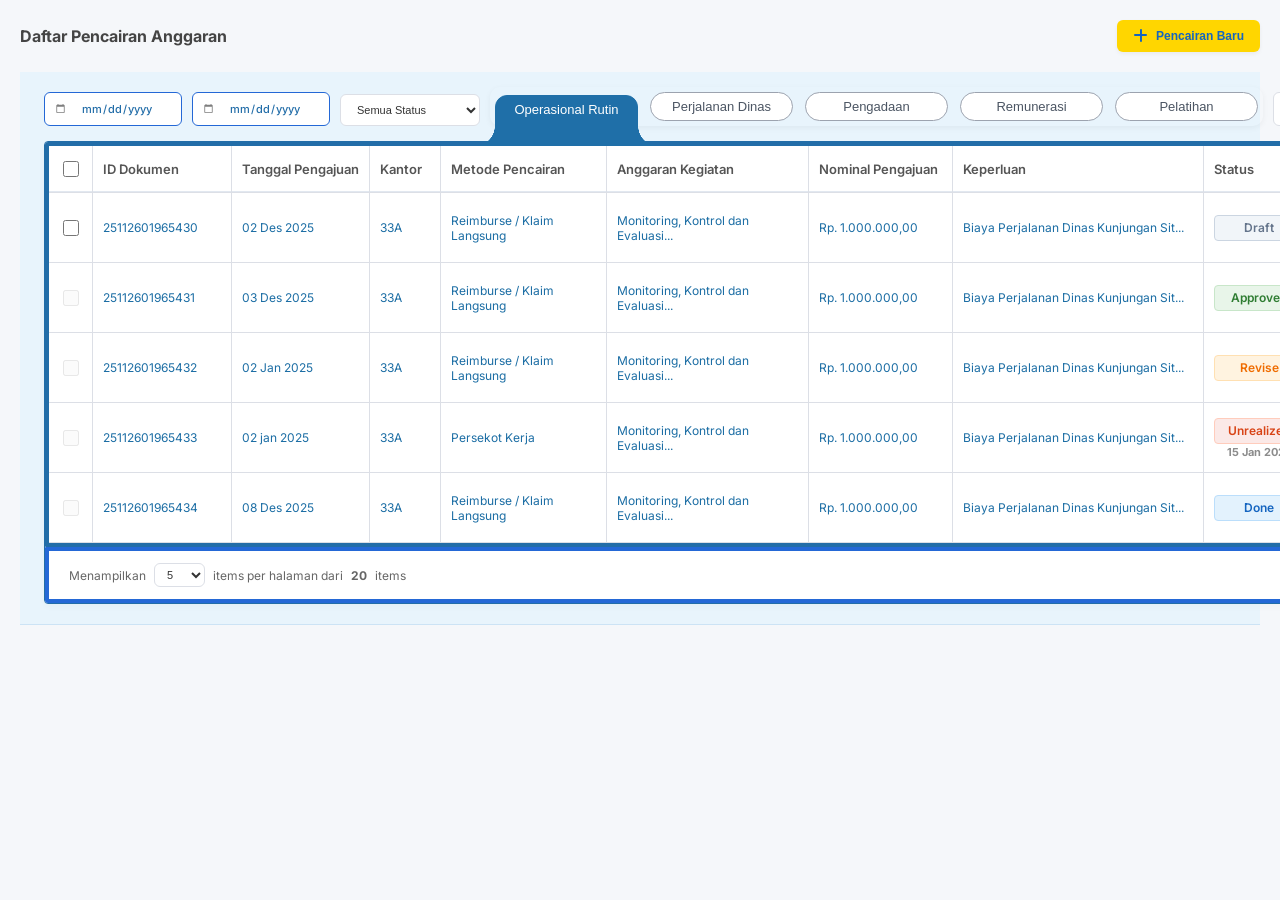
==== index.html @ 8bf1544f "menambahkan perjalanan dinas" ====
<!DOCTYPE html>
<html lang="en">

<head>
    <meta charset="UTF-8">
    <meta name="viewport" content="width=device-width, initial-scale=1.0">
    <title>Daftar Pencairan Anggaran</title>
    <!-- Assuming FontAwesome for icons as in your reference -->
    <link rel="stylesheet" href="https://cdnjs.cloudflare.com/ajax/libs/font-awesome/6.4.0/css/all.min.css">
    <link rel="stylesheet" href="style.css">
    <link rel="stylesheet" href="style-popup.css">
</head>

<body>
    <main class="main-content" id="main-menu-grid">
        <!-- Header Section -->
        <div class="header-section">
            <h1 class="page-title">Daftar Pencairan Anggaran</h1>
            <button type="button" id="btnPencairanBaru" class="main-button primary-btn">
                <i class="fas fa-plus" style="font-size: 16px;"></i>
                <span>Pencairan Baru</span>
            </button>
        </div>
        <div class="page-banner">
            <!-- Filter & Navigation Section -->
            <div class="filter-bar">
                <div class="filter-group">
                    <!-- Format must be YYYY-MM-DD for the value to render on page load -->
                    <input id="start-date" class="base-textbox" type="date">
                    <input id="end-date" class="base-textbox" type="date">
                    <select id="filter-status" class="base-dropbox status-select">
                        <option value="all" selected>Semua Status</option>
                        <option value="draft">Draft</option>
                        <option value="submitted">Submitted</option>
                        <option value="approved">Approved</option>
                        <option value="revise">Revisi</option>
                        <option value="unrealized">Unrealized</option>
                        <option value="done">Selesai</option>
                    </select>
                    <div class="banner">
                        <div class="tab-group" id="kategoriTabs">
                            <button type="button" class="tab-btn active" data-tab="operasional">Operasional
                                Rutin</button>
                            <button type="button" class="tab-btn" data-tab="perjalanan-dinas">Perjalanan Dinas</button>
                            <button type="button" class="tab-btn" data-tab="pengadaan">Pengadaan</button>
                            <button type="button" class="tab-btn" data-tab="remunerasi">Remunerasi</button>
                            <button type="button" class="tab-btn" data-tab="pelatihan">Pelatihan</button>
                        </div>
                    </div>
                    <div class="search-group">
                        <input id="search-input" class="base-textbox search-box" type="text" placeholder="Cari...">
                    </div>
                </div>

                <!-- Data Table -->
                <div class="base-card table-container">
                    <table class="data-table">
                        <thead>
                            <tr>
                                <th width="3%"><input type="checkbox" class="row-checkbox" id="check-all"></th>
                                <th width="10%">ID Dokumen</th>
                                <th width="8%">Tanggal Pengajuan</th>
                                <th width="5%">Kantor</th>
                                <th width="12%">Metode Pencairan</th>
                                <th width="15%">Anggaran Kegiatan</th>
                                <th width="10%">Nominal Pengajuan</th>
                                <th width="20%">Keperluan</th>
                                <th width="7%">Status</th>
                                <th width="8%">Verifikator</th>
                                <th width="2%">Action</th>
                            </tr>
                        </thead>
                        <tbody id="table-body">
                            <!-- Baris data di-render dinamis oleh script.js -->
                        </tbody>
                    </table>
                    <!-- Pagination -->
                    <div class="table-footer outline">
                        <div class="pagination-info">
                            Menampilkan
                            <select class="base-dropbox mini-select" id="page-size-select">
                                <option value="5" selected>5</option>
                                <option value="10">10</option>
                                <option value="20">20</option>
                                <option value="50">50</option>
                            </select>
                            items per halaman dari <strong id="total-doc-items">0</strong> items
                        </div>
                        <div class="pagination-controls">
                            <button class="page-btn" id="btn-first-page"><i class="fas fa-step-backward"></i></button>
                            <button class="page-btn" id="btn-prev-page"><i class="fas fa-chevron-left"></i></button>
                            <button class="page-btn active-page" id="current-page-num">1</button>
                            <span class="page-text" id="total-pages-text">of 1</span>
                            <button class="page-btn" id="btn-next-page"><i class="fas fa-chevron-right"></i></button>
                            <button class="page-btn" id="btn-last-page"><i class="fas fa-step-forward"></i></button>
                        </div>
                    </div>
                </div>
            </div>
    </main>

    <!-- Modal Overlay -->
    <div id="pengajuanModal" class="modal-overlay hidden">
        <!-- Modal Content -->
        <div class="modal-content">

            <!-- Header -->
            <div class="modal-header">
                <div class="header-text">
                    <h2>Pengajuan</h2>
                    <p>Pilih jenis pencairan yang sesuai dengan kebutuhan anda.</p>
                </div>
                <button type="button" class="close-modal-btn" id="closeModalBtn">
                    <i class="fas fa-times"></i>
                </button>
            </div>

            <!-- Cards Container -->
            <div class="modal-cards-container">

                <!-- Card 1 -->
                <div class="pengajuan-card" onclick="selectPengajuan('operasional')">
                    <div class="card-icon">
                        <i class="far fa-building" style="font-size: 40px;"></i>
                    </div>
                    <h3>Operasional<br>Rutin</h3>
                    <p>Pengajuan kebutuhan operasional rutin dan non-rutin untuk mendukung kegiatan organisasi, termasuk
                        pembayaran barang, jasa, utilitas, administrasi perkantoran, serta pengeluaran operasional
                        lainnya.</p>
                    <div class="card-action">Pilih <i class="fas fa-chevron-right"></i></div>
                </div>

                <!-- Card 2 -->
                <div class="pengajuan-card" onclick="selectPengajuan('perjalanan')">
                    <div class="card-icon">
                        <i class="fas fa-suitcase" style="font-size: 40px;"></i>
                    </div>
                    <h3>Perjalanan<br>Dinas</h3>
                    <p>Pengajuan biaya perjalanan dinas dalam negeri maupun luar negeri, termasuk transportasi,
                        akomodasi, uang saku, bantuan transportasi, serta biaya terkait kegiatan kedinasan lainnya.</p>
                    <div class="card-action">Pilih <i class="fas fa-chevron-right"></i></div>
                </div>

                <!-- Card 3 -->
                <div class="pengajuan-card" onclick="selectPengajuan('pengadaan')">
                    <div class="card-icon">
                        <i class="fas fa-handshake" style="font-size: 40px;"></i>
                    </div>
                    <h3>Pengadaan<br>Barang / Jasa</h3>
                    <p>Pengajuan pengadaan barang dan/atau jasa yang dilaksanakan melalui penyedia atau swakelola sesuai
                        ketentuan pengadaan yang berlaku di lingkungan BPJS Ketenagakerjaan.</p>
                    <div class="card-action">Pilih <i class="fas fa-chevron-right"></i></div>
                </div>

                <!-- Card 4 -->
                <div class="pengajuan-card" onclick="selectPengajuan('remunerasi')">
                    <div class="card-icon">
                        <i class="fas fa-money-check-alt" style="font-size: 40px;"></i>
                    </div>
                    <h3>Remunerasi</h3>
                    <p>Pengajuan pembayaran yang berkaitan dengan remunerasi, honorarium, insentif, penghargaan, dan
                        pembayaran lain yang menjadi hak penerima sesuai ketentuan yang berlaku.</p>
                    <div class="card-action">Pilih <i class="fas fa-chevron-right"></i></div>
                </div>

                <!-- Card 5 -->
                <div class="pengajuan-card" onclick="selectPengajuan('pelatihan')">
                    <div class="card-icon">
                        <i class="fas fa-certificate" style="font-size: 40px;"></i>
                    </div>
                    <h3>Pelatihan &<br>Pengembangan</h3>
                    <p>Pengajuan kegiatan pengembangan kompetensi dan pembelajaran, meliputi pelatihan, sertifikasi,
                        seminar, workshop, assessment, program kepemimpinan, dan kegiatan pengembangan SDM lainnya.</p>
                    <div class="card-action">Pilih <i class="fas fa-chevron-right"></i></div>
                </div>

            </div>

            <!-- Footer Help Banner -->
            <div class="modal-help-banner">
                <div class="help-info">
                    <i class="fas fa-info-circle info-icon"></i>
                    <div class="help-text">
                        <strong>Perlu bantuan menentukan jenis pencairan?</strong>
                        <span>Pastikan Anda memilih jenis pencairan yang paling sesuai agar proses persetujuan dan
                            pembayaran dapat berjalan lebih cepat.</span>
                    </div>
                </div>
                <button type="button" class="panduan-btn">
                    Lihat Panduan <i class="fas fa-book-open"></i>
                </button>
            </div>

        </div>
    </div>

    <script>
        document.addEventListener('DOMContentLoaded', function () {
            // Select elements
            const triggerBtn = document.getElementById('btnPencairanBaru'); // Add this ID to your button
            const modal = document.getElementById('pengajuanModal');
            const closeBtn = document.getElementById('closeModalBtn');

            // Open modal
            if (triggerBtn) {
                triggerBtn.addEventListener('click', function () {
                    modal.classList.remove('hidden');
                });
            }

            // Close modal via X button
            if (closeBtn) {
                closeBtn.addEventListener('click', function () {
                    modal.classList.add('hidden');
                });
            }

            // Close modal when clicking outside the content box
            window.addEventListener('click', function (event) {
                if (event.target === modal) {
                    modal.classList.add('hidden');
                }
            });
        });

        // Function to handle card selection
        function selectPengajuan(type) {
            if (type === 'operasional') {
                window.location.href = 'form-operasional.html?type=operasional';
            } else if (type === 'perjalanan') {
                window.location.href = 'form-operasional.html?type=perjalanan_dinas';
            } else {
                document.getElementById('pengajuanModal').classList.add('hidden');
            }
        }
    </script>
    <script src="script-grid.js"></script>
</body>

</html>
---- style.css ----
/* Import a clean modern font to match Figma */
@import url("https://fonts.googleapis.com/css2?family=Inter:wght@400;500;600;700&display=swap");

:root {
  --primary-blue: #2468d6;
  --primary-blue-hover: #1b53b0;
  --yellow-btn: #ffd600;
  --yellow-btn-hover: #e6c100;
  --border-color: #dcdfe6;
  --text-main: #333333;
  --text-muted: #666666;
  --bg-light: #f5f7fa;
  --bg-white: #ffffff;
  --font-family: "Inter", sans-serif;
}

body {
  margin: 0;
  padding: 20px;
  font-family: var(--font-family);
  color: var(--text-main);
  background-color: var(--bg-light);
  font-size: 12px;
}

.main-content {
  max-width: 1600px;
  margin: 0 auto;
}

.header-section {
  display: flex;
  justify-content: space-between;
  align-items: center;
  margin-bottom: 20px;
  max-width: 1520px;
}

.page-title {
  font-size: 16px;
  font-weight: 700;
  color: #444;
  margin: 0;
}

.main-button {
  display: inline-flex;
  align-items: center;
  gap: 8px;
  padding: 8px 16px;
  border: none;
  border-radius: 6px;
  font-weight: 600;
  cursor: pointer;
  font-size: 12px;
  transition: all 0.2s ease;
  color: #1565c0;
}

.primary-btn {
  background-color: var(--yellow-btn);
  box-shadow: 0 2px 4px rgba(0, 0, 0, 0.05);
}

.primary-btn:hover {
  background-color: var(--yellow-btn-hover);
  transform: translateY(-1px);
}

.base-textbox,
.base-dropbox {
  padding: 8px 12px;
  border: 1px solid var(--border-color);
  border-radius: 6px;
  font-size: 11px;
  color: var(--text-main);
  background-color: var(--bg-white);
  outline: none;
  transition: border-color 0.2s;
}

.base-textbox:focus,
.base-dropbox:focus {
  border-color: var(--primary-blue);
}

.base-textbox[readonly] {
  color: var(--primary-blue);
  cursor: pointer;
}

.filter-bar {
  display: flex;
  justify-content: space-between;
  align-items: center;
  margin-bottom: 0px;
  gap: 15px;
  flex-wrap: wrap;
}

.filter-group {
  display: flex;
  align-items: flex-end;
  gap: 10px;
  position: relative;
  margin-bottom: 0;
}

.status-select {
  width: 140px;
}

.tab-group {
  display: flex;
  align-items: center;
  gap: 12px;
}

.tab-btn {
  position: relative;
  padding: 6px 14px;
  font-size: 14px;
  font-weight: 500;
  width: 143px;
  color: #4b5563;
  background-color: #ffffff;
  border: 1px solid #9ca3af;
  border-radius: 9999px;
  cursor: pointer;
  transition: all 0.2s ease;
  outline: none;
  font-size: 13px;
}

.tab-btn:hover {
  background-color: #f3f4f6;
}

.tab-btn.active {
  background-color: #1f6fa8;
  color: #ffffff;
  border: 1px solid #1f6fa8;
  border-radius: 12px 12px 0 0;
  margin-bottom: -10px;
  padding-bottom: 11px;
  z-index: 50;
}
.tab-btn.active::after {
  content: "";
  position: absolute;
  left: -21px;
  bottom: -18px;
  height: 20px;
  width: 183px;
  background-color: #1f6fa8;
  z-index: 51;
  pointer-events: none;

  --r: 20px;

  mask:
    radial-gradient(var(--r) at 0 0, #0000 98%, #000) 0 0 / var(--r) 100%
      no-repeat,
    radial-gradient(var(--r) at 100% 0, #0000 98%, #000) 100% 0 / var(--r) 100%
      no-repeat,
    linear-gradient(#000 0 0) center/calc(100% - (2 * var(--r))) 100% no-repeat;

  -webkit-mask:
    radial-gradient(var(--r) at 0 0, #0000 98%, #000) 0 0 / var(--r) 100%
      no-repeat,
    radial-gradient(var(--r) at 100% 0, #0000 98%, #000) 100% 0 / var(--r) 100%
      no-repeat,
    linear-gradient(#000 0 0) center/calc(100% - (2 * var(--r))) 100% no-repeat;
}
.search-box {
  width: 130px;
  padding: 10px 14px 10px 40px;

  background-image: url("data:image/svg+xml,%3Csvg xmlns='http://www.w3.org/2000/svg' fill='none' viewBox='0 0 24 24' stroke='%236b7280' stroke-width='2'%3E%3Cpath stroke-linecap='round' stroke-linejoin='round' d='M21 21l-4.35-4.35M16.65 11a5.65 5.65 0 11-11.3 0 5.65 5.65 0 0111.3 0z'/%3E%3C/svg%3E");
  background-repeat: no-repeat;
  background-position: 12px center;
  background-size: 18px 18px;
}

.search-box:focus {
  border-color: #3b82f6;
}

.base-card.table-container {
  background-color: var(--bg-white);
  border-radius: 4px;
  border: 0.5px solid #226da8;
  overflow: hidden;
  box-shadow: 0 4px 6px rgba(0, 0, 0, 0.02);
  margin-top: 0px;
  min-width: 1450px;
  max-height: 500px;
  overflow-y: auto;
}

.table-container .data-table {
  border-collapse: separate;
  border-spacing: 0;
  width: 100%;
}

.table-container .data-table thead th {
  position: sticky;
  top: 0;
  z-index: 10;
  background-color: #ffffff;
  box-shadow: inset 0 -1px 0 #e2e8f0;
}

.data-table {
  width: 100%;
  border-collapse: collapse;
  text-align: left;
  background-color: var(--bg-white);
  border-radius: 1px;
  border: 4px solid #226da8;
}

.data-table th,
.data-table td {
  padding: 12px 10px;
  border-bottom: 1px solid var(--border-color);
  border-right: 1px solid var(--border-color);
  vertical-align: middle;
}

.data-table th:last-child,
.data-table td:last-child {
  border-right: none;
}

.data-table th {
  background-color: #f9fafc;
  font-weight: 600;
  color: #555;
  white-space: nowrap;
  font-size: 13px;
}

.data-table tbody tr {
  transition: background-color 0.2s;
}

.data-table tbody tr:hover {
  background-color: #f5f8fd;
}

.doc-link {
  color: var(--primary-blue);
  text-decoration: none;
}

.doc-link:hover {
  text-decoration: underline;
}

.truncate {
  max-width: 200px;
  white-space: nowrap;
  overflow: hidden;
  text-overflow: ellipsis;
}

.row-checkbox {
  width: 16px;
  height: 16px;
  cursor: pointer;
}

.badge {
  display: inline-flex;
  align-items: center;
  justify-content: center;
  box-sizing: border-box;
  width: 90px;
  height: 26px;
  font-size: 12px;
  font-weight: 600;
  border-radius: 4px;
  text-align: center;
  white-space: nowrap;
}

.badge-draft {
  background-color: #f1f5f9;
  color: #64748b;
  border: 1px solid #cbd5e1;
}

.badge-approved {
  background-color: #e8f5e9;
  color: #2e7d32;
  border: 1px solid #c8e6c9;
}

.badge-revise {
  background-color: #fff3e0;
  color: #ef6c00;
  border: 1px solid #ffe0b2;
}

.badge-unrealized {
  background-color: #fbe9e7;
  color: #d84315;
  border: 1px solid #ffccbc;
}

.badge-done {
  background-color: #e3f2fd;
  color: #1565c0;
  border: 1px solid #bbdefb;
}

.status-container {
  display: inline-flex;
  flex-direction: column;
  align-items: flex-start;
  justify-content: center;
  margin-top: 8px;
}
.status-date {
  font-size: 10px;
  color: #8c8c8c;
  line-height: 1;
  margin-top: 3px;
  white-space: nowrap;
  display: block;
  width: 100%;
  text-align: center;
  padding-left: 0;
}

.truncate {
  max-width: 200px;
  white-space: nowrap;
  overflow: hidden;
  text-overflow: ellipsis;
}

.action-cell {
  text-align: center;
  cursor: pointer;
  color: #8c8c8c;
}

.status-cell {
  display: flex;
  flex-direction: column;
  align-items: center;
  gap: 4px;
}

.status-date {
  font-size: 11px;
  font-weight: 700;
}

.action-cell {
  text-align: center;
  color: #999;
  cursor: pointer;
}

.action-cell:hover {
  color: #333;
}

/* Pagination Footer */
.table-footer {
  display: flex;
  justify-content: space-between;
  align-items: center;
  padding: 12px 20px;
  background-color: var(--bg-white);
  z-index: 5;
  flex-shrink: 0;
  position: sticky;
  bottom: 0;
}

.outline {
  border-radius: 1px;
  border: 4px solid var(--primary-blue);
}

.pagination-info {
  display: flex;
  align-items: center;
  gap: 8px;
  color: var(--text-muted);
}

.mini-select {
  padding: 4px 8px;
  width: auto;
}

.pagination-controls {
  display: flex;
  align-items: center;
  gap: 4px;
}

.page-btn {
  background: none;
  border: none;
  padding: 4px 6px;
  color: var(--text-muted);
  cursor: pointer;
  font-size: 11px;
  border-radius: 4px;
  transition:
    background 0.2s,
    color 0.2s;
}

.page-btn:hover {
  background-color: #f0f0f0;
  color: var(--text-main);
}

.page-btn.active-page {
  background-color: #226DA8;
  color: var(--bg-white);
  font-weight: bold;
}

.page-text {
  color: #226DA8;
  margin: 0 8px;
  font-weight: 500;
}

/* Date Input Specific Styling */
input[type="date"].base-textbox {
  font-family: var(--font-family);
  color: #226DA8;
  font-weight: 500;
  cursor: pointer;

  position: relative;
  padding-left: 36px !important;
  padding-right: 12px;
  /*border*/
  border: 1px solid var(--primary-blue);
  border-radius: 6px;
  outline: none;
}

/* Optional: Placeholder/empty text color */
input[type="date"].base-textbox:invalid {
  color: var(--text-muted);
}

/* Paksa ikon kalender ke pojok kiri */
input[type="date"].base-textbox::-webkit-calendar-picker-indicator {
  position: absolute;
  color: var(--primary-blue); /* Warna ikon kalender */
  left: 10px;
  top: 50%;
  transform: translateY(-50%);
  margin: 0;
  padding: 0;
  cursor: pointer;
  opacity: 0.5;
  transition: opacity 0.2s ease;
}

input[type="date"].base-textbox::-webkit-calendar-picker-indicator:hover {
  opacity: 1;
}

.page-banner {
  background-color: #e8f4fc; /* Warna biru muda solid */
  border-bottom: 1px solid #cce3f5;
  padding: 20px 24px;
  color: #1b6da4;
}

.custom-select-wrapper {
  position: relative;
  display: inline-block;
  font-family: inherit;
  box-sizing: border-box;
  z-index: 50;
}

.select-trigger {
  display: flex;
  align-items: center;
  justify-content: space-between;
  gap: 12px;
  background-color: #ffffff;
  border: 1px solid var(--border-color);
  border-radius: 6px;
  padding: 8px 14px;
  min-width: 150px;
  cursor: pointer;
  box-sizing: border-box;
  user-select: none;
}

.select-trigger .selected-text {
  font-size: 14px;
  color: #333333;
  pointer-events: none;
}

.select-trigger .arrow-blue {
  width: 14px;
  height: 14px;
  flex-shrink: 0;
  background-image: url("data:image/svg+xml,%3Csvg xmlns='http://www.w3.org/2000/svg' width='16' height='16' viewBox='0 0 24 24' fill='none' stroke='%231c6ea4' stroke-width='2.5' stroke-linecap='round' stroke-linejoin='round'%3E%3Cpolyline points='6 9 12 15 18 9'%3E%3C/polyline%3E%3C/svg%3E");
  background-repeat: no-repeat;
  background-position: center;
  background-size: contain;
  transition: transform 0.2s ease;
  pointer-events: none;
}

/* Menu Dropdown */
.options-list {
  display: none;
  position: absolute;
  top: 100%;
  left: 0;
  width: 100%;
  background: #ffffff;
  border: 1px solid var(--border-color);
  border-radius: 6px;
  box-shadow: 0 8px 20px rgba(0, 0, 0, 0.15);
  list-style: none;
  padding: 4px 0;
  margin: 0;
  z-index: 9999;
  box-sizing: border-box;
}

.options-list li {
  padding: 8px 14px;
  font-size: 14px;
  color: #555555;
  cursor: pointer;
  user-select: none;
}

.options-list li:hover {
  background-color: #f0f7fd;
  color: var(--primary-blue);
}

.options-list li.active {
  font-weight: 600;
  color: var(--primary-blue);
  background-color: #eaf4fb;
}

/* Tampilkan saat hover */
.custom-select-wrapper:hover .options-list {
  display: block;
}

.custom-select-wrapper:hover .select-trigger {
  border-color: var(--primary-blue);
}

.custom-select-wrapper:hover .arrow-blue {
  transform: rotate(180deg);
}

.banner {
  padding: 5px 5px;
  position: relative;
  z-index: 10;
  margin-top: -10px;
  box-shadow: 0 2px 6px rgba(0, 0, 0, 0.05);
  border-radius: 10px;
  margin-bottom: 0px;
}

.danger-btn {
  background-color: #dc3545 !important;
  color: #ffffff !important;
  border-color: #dc3545 !important;
}

.row-checkbox:disabled {
  cursor: not-allowed;
  opacity: 0.5;
}

.table-scroll-area {
  max-height: 450px;
  overflow-y: auto;
  overflow-x: auto;
  position: relative;
}

.data-table thead th {
  position: sticky;
  top: 0;
  z-index: 2;
  background-color: #ffffff;
}
---- style-popup.css ----
.modal-overlay {
  font-family: "Segoe UI", Tahoma, Geneva, Verdana, sans-serif;
}

.modal-overlay {
  font-family: "Segoe UI", Tahoma, Geneva, Verdana, sans-serif;
  position: fixed;
  top: 0;
  left: 0;
  width: 100vw;
  height: 100vh;
  background-color: rgba(0, 0, 0, 0.4);
  display: flex;
  justify-content: center;
  align-items: center;
  z-index: 9999;
  opacity: 1;
  transition: opacity 0.3s ease;
}

.modal-overlay.hidden {
  display: none;
  opacity: 0;
}

.modal-content {
  background-color: #ffffff;
  width: 90%;
  max-width: 880px;
  border-radius: 10px;
  padding: 24px;
  box-shadow: 0 8px 20px rgba(0, 0, 0, 0.1);
  animation: slideDown 0.3s ease-out;
}

@keyframes slideDown {
  from {
    transform: translateY(-16px);
    opacity: 0;
  }
  to {
    transform: translateY(0);
    opacity: 1;
  }
}

.modal-header {
  display: flex;
  justify-content: space-between;
  align-items: flex-start;
  margin-bottom: 20px;
}

.header-text h2 {
  margin: 0 0 4px 0;
  font-size: 14px;
  color: #333;
  font-weight: 700;
}

.header-text p {
  margin: 0;
  color: #666;
  font-size: 10px;
}

.close-modal-btn {
  background: none;
  border: none;
  font-size: 16px;
  color: #999;
  cursor: pointer;
  transition: color 0.2s;
}

.close-modal-btn:hover {
  color: #333;
}

.modal-cards-container {
  display: grid;
  grid-template-columns: repeat(5, 1fr);
  gap: 12px;
  margin-bottom: 20px;
}

.pengajuan-card {
  border: 1px solid #e0e0e0;
  border-radius: 8px;
  padding: 16px 12px;
  text-align: center;
  display: flex;
  flex-direction: column;
  align-items: center;
  background-color: #fff;
  cursor: pointer;
  transition: all 0.2s ease-in-out;
}

.pengajuan-card:hover {
  border-color: #0056b3;
  box-shadow: 0 3px 10px rgba(0, 86, 179, 0.1);
  transform: translateY(-2px);
}

.card-icon {
  font-size: 26px;
  color: #0056b3;
  margin-bottom: 12px;
  height: 40px;
  display: flex;
  align-items: center;
  justify-content: center;
}

.pengajuan-card h3 {
  font-size: 11px;
  color: #0056b3;
  margin: 0 0 8px 0;
  line-height: 1.3;
  min-height: 29px;
}

.pengajuan-card p {
  color: #777;
  line-height: 1.4;
  margin: 0;
  flex-grow: 1;
}

.card-action {
  margin-top: 16px;
  font-size: 10px;
  font-weight: 600;
  color: #0056b3;
}

.card-action i {
  font-size: 10px;
  margin-left: 2px;
}

.modal-help-banner {
  background-color: #f4f9ff;
  border: 1px solid #e6f0fa;
  border-radius: 6px;
  padding: 12px 16px;
  display: flex;
  justify-content: space-between;
  align-items: center;
}

.help-info {
  display: flex;
  align-items: flex-start;
  gap: 10px;
}

.info-icon {
  color: #0056b3;
  font-size: 14px;
  margin-top: 2px;
}

.help-text {
  display: flex;
  flex-direction: column;
}

.help-text strong {
  font-size: 9px;
  color: #333;
  margin-bottom: 3px;
}

.help-text span {
  font-size: 8px;
  color: #666;
}

.panduan-btn {
  background-color: #fff;
  border: 1px solid #0056b3;
  color: #0056b3;
  padding: 6px 13px;
  border-radius: 5px;
  font-size: 10px;
  font-weight: 600;
  cursor: pointer;
  display: flex;
  align-items: center;
  gap: 6px;
  transition: all 0.2s;
  white-space: nowrap;
}

.panduan-btn:hover {
  background-color: #0056b3;
  color: #fff;
}

/* Responsive adjustments */
@media (max-width: 1024px) {
  .modal-cards-container {
    grid-template-columns: repeat(3, 1fr);
  }
}
@media (max-width: 768px) {
  .modal-cards-container {
    grid-template-columns: repeat(2, 1fr);
  }
  .modal-help-banner {
    flex-direction: column;
    align-items: flex-start;
    gap: 12px;
  }
}
@media (max-width: 480px) {
  .modal-cards-container {
    grid-template-columns: 1fr;
  }
}

.form-page-body {
  background-color: #f0f2f5;
  padding: 12px;
  height: 100vh;
  box-sizing: border-box;
  display: flex;
  justify-content: center;
}

.form-main-container {
  background-color: #ffffff;
  width: 1240px;
  border-radius: 10px;
  box-shadow: 0 3px 12px rgba(0, 0, 0, 0.05);
  display: flex;
  flex-direction: column;
  height: 680px;
  overflow: hidden;
}

.form-header {
  display: flex;
  justify-content: space-between;
  align-items: center;
  padding: 14px 20px 10px 20px;
  /* border-bottom: 1px solid #eef0f3; */
  background-color: #ffffff;
  overflow: visible;
  position: relative;
  z-index: 10;
}

.header-left .breadcrumb {
  font-size: 9px;
  color: #888;
  margin-bottom: 2px;
}

.header-left h2 {
  margin: 0;
  font-size: 15px;
  color: #333;
}

.header-center {
  background-color: #E9F3FA;
  border-radius: 32px;
  padding: 16px 24px;
  display: flex;
  align-items: center;
  gap: 48px;
}

.info-pill {
  display: flex;
  align-items: center;
  gap: 10px;
}

.info-pill .label {
  color: #777;
  font-size: 8px;
}
.info-pill .value {
  color: #333;
  font-weight: 700;
  font-size: 11px;
}
.info-pill .divider {
  height: 10px;
  width: 1px;
  background-color: transparent;
}

.header-right {
  display: flex;
  gap: 24px;
}

.stepper {
  display: flex;
  align-items: flex-start;
}

.step {
  display: flex;
  flex-direction: column;
  align-items: center;
  position: relative;
  width: 55px;
  flex-shrink: 0;
}

.step .circle {
  width: 24px;
  height: 24px;
  border-radius: 50%;
  background-color: #e0e0e0;
  color: #ffffff;
  display: flex;
  justify-content: center;
  align-items: center;
  font-size: 10px;
  font-weight: 400;
  z-index: 2;
  transition: all 0.2s ease;
}

.step.active .circle {
  background-color: #226DA8;
}

.step.step-completed .circle {
  background-color: #27a844;
  color: #ffffff;
}

.stepper .line {
  width: 32px;
  height: 2px;
  background-color: #e0e0e0;
  margin-top: 12px;
  flex-shrink: 0;
}

.stepper .line.line-active {
  background-color: #1565c0;
}

.step .label {
  color: #888;
  text-align: center;
  line-height: 1.25;
  /* position: absolute; */
  top: 22px;
  width: 80px;
}
.label {
  font-size: 9px;
  margin-top: 2px;
}

.step.active .label {
  color: #226DA8;
  font-weight: 600;
}

.close-form-btn {
  background: none;
  border: none;
  font-size: 19px;
  color: #999;
  cursor: pointer;
  transition: color 0.2s;
}
.close-form-btn:hover {
  color: #333;
}

.form-content-grid {
  display: grid;
  grid-template-columns: 280px 1fr;
  gap: 16px;
  padding: 10px;
  flex-grow: 1;
  overflow-y: auto;
  background-color: #ffffff;
}

.section-block {
  margin-bottom: 0;
}
.section-block h3 {
  margin: 4px 0 2px 0;
  font-size: 11px;
  color: #333;
}
.section-block .subtitle {
  margin: 0 0 8px 0;
  font-size: 9px;
  color: #777;
}
.h-100 {
  height: 100%;
  display: flex;
  flex-direction: column;
}

.card-grid-2 {
  display: grid;
  grid-template-columns: 1fr 1fr;
  gap: 10px;
  margin: 0 0 8px 0;
}

.select-card {
  position: relative;
  border: 1px solid #dcdfe6;
  border-radius: 6px;
  cursor: pointer;
  transition: all 0.2s;
  background-color: #fff;
  display: flex;
  flex-direction: column;
}

.select-card .checkbox-indicator {
  position: absolute;
  top: 8px;
  right: 8px;
  width: 18px;
  height: 18px;
  border: 1.2px solid #a3d9af;
  border-radius: 5px;
  display: flex;
  align-items: center;
  justify-content: center;
  background-color: transparent;
  transition: all 0.2s ease;
}

.select-card .checkbox-indicator i {
  font-size: 10px;
  opacity: 0;
  transition: opacity 0.2s ease;
}

.bpjs-card {
  background-color: #eaf7ec;
  border-color: #a3d9af;
  color: #27a844;
  font-weight: 600;
  align-items: center;
  justify-content: center;
  min-height: 48px;
  font-size: 10px;
}
.skp-card {
  background-color: #fdf3eb;
  border-color: #f5c69b;
  color: #e67e22;
  font-weight: 600;
  align-items: center;
  justify-content: center;
  min-height: 48px;
  font-size: 10px;
}
.skp-card .checkbox-indicator {
  border-color: #f5c69b;
}

.bpjs-card.selected {
  background-color: #d8f3dc;
  border-color: #27a844;
}
.bpjs-card.selected .checkbox-indicator {
  background-color: #27a844;
  border-color: #27a844;
}
.bpjs-card.selected .checkbox-indicator i {
  color: #ffffff;
  opacity: 1;
}

.skp-card.selected {
  background-color: #fde2ca;
  border-color: #e67e22;
}
.skp-card.selected .checkbox-indicator {
  background-color: #e67e22;
  border-color: #e67e22;
}
.skp-card.selected .checkbox-indicator i {
  color: #ffffff;
  opacity: 1;
}

.plain-card {
  padding: 10px;
}
.plain-card strong {
  font-size: 10px;
  color: #333;
  margin-bottom: 4px;
}
.plain-card span {
  font-size: 9px;
  color: #666;
}
.plain-card.selected {
  border-color: #1565c0;
  background-color: #f4f9ff;
}

.summary-box {
  background-color: #F0F9FF;
  border-radius: 6px;
  padding: 12px;
}
.summary-box h4 {
  margin: 0 0 12px 0;
  font-size: 10px;
  color: #333;
}
.summary-row {
  display: flex;
  flex-direction: column;
  margin-bottom: 8px;
}
.summary-row:last-child {
  margin-bottom: 0;
}
.summary-row .label {
  font-size: 9px;
  color: #666;
}
.summary-row .val {
  font-size: 10px;
  color: #333;
}
.summary-row.amount-row {
  margin-top: 12px;
}
.summary-row .amount {
  color: #27a844;
  font-size: 11px;
  background-color: white;
  border-radius: 6px;
  padding: 4px;
  text-align: end;
}

.search-input {
  margin-bottom: 12px;
}
.list-container {
  flex-grow: 1;
  overflow-y: auto;
  padding-right: 4px;
}

.list-item {
  display: flex;
  align-items: center;
  background-color: #fff;
  border: 1px solid #e0e0e0;
  border-radius: 6px;
  padding: 10px 12px;
  margin-bottom: 8px;
  cursor: pointer;
  transition: all 0.2s;
  position: relative;
  overflow: hidden;
  max-height: 32px;
}
.list-item::before {
  content: "";
  position: absolute;
  top: 0;
  left: 0;
  width: 100%;
  height: 3px;
}
.list-item.bpjs-item::before {
  background-color: #eaf7ec;
}
.list-item.skp-item::before {
  background-color: #fdf3eb;
}

.list-item:hover {
  border-color: #1565c0;
}

.list-item .check-area {
  width: 32px;
  display: flex;
  align-items: center;
  justify-content: center;
  font-size: 19px;
  color: #c0c4cc;
  transition:
    color 0.2s ease,
    opacity 0.2s ease;
  opacity: 0.3;
}
.list-item .check-area i {
  font-weight: 900;
}
.list-item:hover .check-area {
  opacity: 0.7;
}

.list-item.selected {
  background-color: #f0f7ff;
  border-color: #a0cfff;
  box-shadow: 0 2px 6px rgba(36, 104, 214, 0.08);
}
.list-item.selected .check-area {
  color: #1565c0;
  opacity: 1;
}
.list-item.selected .chevron {
  color: #1565c0;
  opacity: 1;
}

.item-content {
  flex-grow: 1;
}
.item-header {
  display: flex;
  align-items: center;
  gap: 8px;
  margin-bottom: 4px;
}
.item-header .kode {
  font-size: 10px;
  color: #777;
  font-family: monospace;
}
.badge-mini {
  font-size: 8px;
  padding: 2px 5px;
  border-radius: 3px;
}
.badge-bpjs {
  display: flex;
  width: 480px;
  background-color: #eaf7ec;
  color: #27a844;
}
.badge-skp {
  display: flex;
  width: 480px;
  background-color: #fdf3eb;
  color: #e67e22;
}
.badge-green {
  background-color: #eaf7ec;
  color: #27a844;
  margin-top: 6px;
  display: inline-block;
  font-size: 6.5px;
  color: #166534;
}

.item-title {
  font-size: 10px;
  color: #333;
  line-height: 1.4;
  max-width: 90%;
}
.item-amount {
  text-align: right;
  display: flex;
  flex-direction: column;
  margin-right: 16px;
}
.item-amount .label {
  font-size: 8px;
  color: #777;
}
.item-amount .val {
  font-size: 10px;
}
.text-green {
  color: #27a844;
}
.chevron {
  color: #1565c0;
  font-size: 14px;
  opacity: 0.5;
}
.list-item:hover .chevron {
  opacity: 1;
}

.list-pagination {
  border-top: 1px solid #eee;
  padding: 8px 0;
  background: #ffffff;
}

.bottom-section {
  display: flex;
  gap: 8px;
  padding: 10px;
  background-color: #f0f9ff;
  border: 8px solid #ffffff;
  height: 100px;
}
.bottom-section h3 {
  margin: 0 0 8px 0;
  font-size: 10px;
  color: #555;
}

.skema-container {
  min-width: 240px;
}
.skema-cards {
  display: flex;
  gap: 8px;
}

.radio-card {
  flex: 1;
  border: 1px solid #dcdfe6;
  border-radius: 6px;
  padding: 10px;
  cursor: pointer;
  position: relative;
  background-color: #fff;
  transition: all 0.2s;
  display: flex;
  flex-direction: column;
}
.radio-card strong {
  font-size: 10px;
  color: #333;
  margin-bottom: 3px;
}
.radio-card span {
  font-size: 9px;
  color: #777;
  line-height: 1.3;
}

.radio-card .radio-indicator {
  position: absolute;
  top: 8px;
  right: 8px;
  width: 13px;
  height: 13px;
  border: 1.2px solid #ccc;
  border-radius: 3px;
  display: flex;
  align-items: center;
  justify-content: center;
}
.radio-card .radio-indicator i {
  color: transparent;
  font-size: 8px;
}

.radio-card.selected {
  background-color: #226DA8;
  border-color: #226DA8;
}
.radio-card.selected strong,
.radio-card.selected span {
  color: #fff;
}
.radio-card.selected .radio-indicator {
  border-color: #fff;
}
.radio-card.selected .radio-indicator i {
  color: #fff;
}

.input-group {
  display: flex;
  flex-direction: column;
  gap: 4px;
  flex: 1;
}
.input-group label {
  font-size: 10px;
  font-weight: 600;
  color: #555;
}
.input-with-prefix {
  display: flex;
  align-items: center;
  border: 1px solid #dcdfe6;
  border-radius: 5px;
  overflow: hidden;
}
.input-with-prefix .prefix {
  background-color: #f4f6f9;
  padding: 6px 10px;
  font-size: 10px;
  color: #555;
  border-right: 1px solid #dcdfe6;
}
.input-with-prefix input {
  border: none;
  flex-grow: 1;
  border-radius: 0;
}

.dynamic-fields {
  display: flex;
  flex-direction: column;
  gap: 8px;
  min-width: 200px;
}

.keperluan-container {
  flex-grow: 1;
  display: flex;
  flex-direction: column;
}

.base-textarea.full-width {
  width: 98%;
  flex-grow: 1;
  min-height: 48px;
  resize: none;
  font-size: 9px;
}

.form-footer {
  display: flex;
  justify-content: space-between;
  padding: 12px 20px;
  background-color: #ffffff;
  border-top: 1px solid #eef0f3;
}
.right-actions {
  display: flex;
  gap: 8px;
}

.secondary-btn {
  background-color: #e0e0e0;
  color: #555;
  border: none;
}
.secondary-btn:hover {
  background-color: #d0d0d0;
}

.outline-blue {
  background-color: transparent;
  border: 1px solid #226DA8;
  color: #226DA8;
}
.outline-blue:hover {
  background-color: #226DA8;
  color: #ffffff;
}

.toast {
  position: fixed;
  top: 16px;
  left: 50%;
  transform: translateX(-50%);
  background-color: #27a844;
  color: white;
  padding: 10px 19px;
  border-radius: 6px;
  font-size: 11px;
  font-weight: 600;
  display: flex;
  align-items: center;
  gap: 8px;
  box-shadow: 0 3px 10px rgba(0, 0, 0, 0.15);
  z-index: 10000;
  opacity: 0;
  transition:
    opacity 0.3s,
    top 0.3s;
}
.toast.show {
  opacity: 1;
  top: 24px;
}
.toast.hidden {
  display: none;
}

.step2-info-bar {
  display: flex;
  align-items: center;
  width: 100%;
  gap: 16px;
  padding-left: 20px;
  padding-right: 24px;
  box-sizing: border-box;
  margin-top: 8px;
}

.info-item {
  display: flex;
  align-items: center;
  flex: 1;
  background-color: #f0f9ff;
  border-radius: 6px;
  padding: 8px 13px;
  gap: 13px;
  margin: 0;
  min-width: 0;
}
.info-label {
  font-weight: 700;
  color: #374151;
  white-space: nowrap;
  font-size: 11px;
}

.info-value {
  font-size: 10px;
  color: #4b5563;
  white-space: nowrap;
}

.badge-tersedia {
  margin-left: auto;
  display: flex;
  align-items: center;
  gap: 6px;
  white-space: nowrap;
}
.badge-tersedia span {
  font-weight: 700;
  font-size: 11px;
}
.badge-tersedia strong {
  color: #009668;
  font-weight: 700;
  font-size: 11px;
}

.badge-tersedia .label {
  font-size: 9px;
  color: #4b5563;
}

.left-panel {
  border: 1px solid #9ca3af;
  padding: 8px;
  border-radius: 6px;
  min-width: 320px;
}
.right-panel {
  border: 1px solid #9ca3af;
  padding: 8px;
  margin-left: 56px;
  border-radius: 6px;
  min-width: 80px;
}

.badge-total {
  display: flex;
  align-items: center;
  gap: 6px;
  background-color: #fef08a;
  padding: 8px 13px;
  border-radius: 6px;
  color: #374151;
  font-weight: 600;
  white-space: nowrap;
  flex-shrink: 0;
  margin: 0;
}

.badge-total strong {
  color: #009668;
  font-weight: 700;
}

.step2-main-grid {
  display: grid;
  grid-template-columns: 256px 1fr;
  gap: 13px;
  padding: 16px 20px;
  flex-grow: 1;
  background-color: #f9fbfd;
  overflow-y: auto;
}

.step2-left-panel {
  display: flex;
  flex-direction: column;
  background: #f0f9ff;
  border: 1px solid #f0f9ff;
  border-radius: 8px;
  padding: 12px;
  height: 445px;
}

.btn-tambah-rincian {
  width: 100%;
  background-color: #1e6bb8;
  color: #ffffff;
  border: none;
  border-radius: 6px;
  padding: 10px;
  font-weight: 600;
  font-size: 10px;
  cursor: pointer;
  transition: background-color 0.2s;
  margin-bottom: 10px;
}

.btn-tambah-rincian:hover {
  background-color: #155393;
}

.search-box-wrapper {
  width: 100%;
  margin-bottom: 12px;
  flex-shrink: 0 !important;
  display: block !important;
  position: relative;
  box-sizing: border-box;
}
.search-rincian {
  width: 100%;
  box-sizing: border-box;
  border-radius: 16px;
  padding: 6px 12px;
}

.step2-right-panel {
  background: #f0f9ff;
  /* border: 1px solid #e0e6ed; */
  border-radius: 8px;
  display: flex;
  align-items: center;
  justify-content: center;
  max-height: 470px;
  /* padding: 8px; */

  /* other option */
  
  background: #FFFFFF;
  border: 8px solid #f0f9ff;
}

.empty-state-container {
  flex-grow: 1;
  display: flex;
  flex-direction: column;
  align-items: center;
  justify-content: center;
  padding: 24px;
  text-align: center;
}

.empty-icon-box {
  width: 48px;
  height: 48px;
  background-color: #eef4fb;
  color: #1e6bb8;
  border-radius: 50%;
  display: flex;
  align-items: center;
  justify-content: center;
  font-size: 19px;
  margin-bottom: 12px;
}

.empty-icon-box.lg {
  width: 64px;
  height: 64px;
  font-size: 26px;
}

.empty-title {
  font-weight: 600;
  color: #444;
  font-size: 11px;
  margin: 0 0 4px 0;
}

.empty-sub {
  font-size: 10px;
  color: #888;
  margin: 0;
  max-width: 160px;
  line-height: 1.4;
}

.panel-pagination {
  display: flex;
  justify-content: space-between;
  align-items: center;
  padding-top: 10px;
  border-top: 1px solid #eee;
}

.total-rincian {
  font-size: 9px;
  font-weight: 600;
  color: #555;
}

.mini-pagination .page-btn {
  padding: 3px 6px;
  font-size: 9px;
}

.outline-blue-btn {
  background-color: #ffffff;
  border: 1px solid #1e6bb8;
  color: #1e6bb8;
}

.outline-blue-btn:hover {
  background-color: #1e6bb8;
  color: #ffffff;
}

.modal-person-lg {
  max-width: 600px;
  display: flex;
  flex-direction: column;
  height: 85vh;
  max-height: 85vh;
  overflow: hidden;
  box-sizing: border-box;
  padding: 20px 24px;
}

.modal-filter-bar {
  display: flex;
  gap: 8px;
  margin-bottom: 16px;
}

.search-input-group {
  flex-grow: 1;
  position: relative;
  display: flex;
  align-items: center;
}

.search-input-group .base-textbox {
  width: 100%;
  padding-right: 28px;
}

.search-input-group .search-icon {
  position: absolute;
  right: 10px;
  color: #1565c0;
  font-size: 13px;
}

.filter-select {
  width: 160px;
}

.rincian-person-list {
  overflow-y: auto;
  gap: 16px;
  padding-right: 8px;
  margin-bottom: 12px;
}

.person-card {
  border: 1px solid #e0e0e0;
  border-radius: 6px;
  background-color: #fff;
  overflow: hidden;
  margin: 4px;
}

.pc-header {
  display: flex;
  justify-content: space-between;
  align-items: flex-start;
  padding: 3px 3px;
  border-bottom: 1px solid transparent;
}

.pc-title-area h4 {
  margin: 0 0 2px 0;
  font-size: 10px;
  color: #333;
}
.pc-title-area span {
  font-size: 9px;
  color: #777;
}

.pc-badge {
  background-color: #fff;
  border: 1px solid #e0e0e0;
  border-radius: 3px;
  padding: 3px 8px;
  font-size: 9px;
  font-weight: 600;
  color: #555;
}

.pc-body {
  display: flex;
  gap: 24px;
  padding: 4px 4px;
  background-color: #fff;
}

.detail-item {
  display: flex;
  flex-direction: column;
  gap: 3px;
}

.detail-item span {
  font-size: 8px;
  color: #888;
  display: flex;
  align-items: center;
  gap: 3px;
}

.detail-item strong {
  font-size: 10px;
  color: #333;
}
.text-red {
  color: #dc3545;
}

.modal-footer-pagination {
  display: flex;
  justify-content: space-between;
  align-items: center;
  border-top: 1px solid #eee;
  padding-top: 12px;
}

.page-size {
  font-size: 10px;
  color: #666;
  display: flex;
  align-items: center;
  gap: 6px;
}

.base-dropbox.mini {
  padding: 5px 5px;
  width: auto;
}

.custom-pagin .page-info {
  font-size: 10px;
  color: #666;
  margin: 0 8px;
}

.custom-pagin .active-pill {
  background-color: #1565c0;
  color: #fff;
  padding: 3px 8px;
  border-radius: 3px;
  font-weight: 600;
}

.step3-main-grid {
  display: grid;
  grid-template-columns: 224px 1fr 360px;
  gap: 12px;
  padding: 8px 12px;
  flex-grow: 1;
  overflow-y: auto;
  background-color: #f9fbfd;
}

.step3-left-panel {
  display: flex;
  flex-direction: column;
  gap: 10px;
}

.step3-summary-card {
  background-color: #F0F9FF;
  border-radius: 6px;
  padding: 10px 11px;
  display: flex;
  flex-direction: column;
}

.step3-summary-card.flex-grow {
  flex-grow: 1;
}

.step3-summary-card h4 {
  margin: 4px 0 0 0;
  font-size: 10px;
  color: #333;
  font-weight: 700;
}

.skema-selected-box {
  background-color: #ffffff;
  color: #333333;
  border: 1px solid #dcdfe6;
  border-radius: 5px;
  padding: 8px 10px;
  display: flex;
  flex-direction: column;
  gap: 3px;
  cursor: pointer;
  transition: all 0.2s ease;
}

.skema-selected-box .skema-header {
  display: flex;
  justify-content: space-between;
  align-items: center;
  font-size: 10px;
}

.skema-selected-box span {
  font-size: 8px;
  color: #666666;
  line-height: 1.3;
  transition: color 0.2s ease;
}

.skema-selected-box .check-circle {
  width: 14px;
  height: 14px;
  border: 1.6px solid #c0c4cc;
  border-radius: 50%;
  display: inline-flex;
  align-items: center;
  justify-content: center;
  font-size: 8px;
  box-sizing: border-box;
  transition: all 0.2s ease;
}

.skema-selected-box .check-circle i {
  display: none;
}

.skema-selected-box:not(.checked):hover {
  border-color: #1565c0;
  background-color: #f4f8fc;
}

.skema-selected-box:not(.checked):hover .check-circle {
  border-color: #1565c0;
}
.skema-selected-box:not(.checked):hover .check-circle i {
  display: block;
  color: #1565c0;
  opacity: 0.6;
}

.skema-selected-box.checked {
  background-color: #1565c0;
  border-color: #1565c0;
  color: #ffffff;
  cursor: default;
}

.skema-selected-box.checked span {
  color: #ffffff;
  opacity: 0.9;
}
.skema-selected-box.checked .check-circle {
  background-color: #ffffff;
  border-color: #ffffff;
}

.skema-selected-box.checked .check-circle i {
  display: block;
  color: #1565c0;
  opacity: 1;
}

.keperluan-text-box {
  background-color: #ffffff;
  border: 1px solid #dcdfe6;
  border-radius: 5px;
  padding: 8px;
  font-size: 9px;
  color: #555;
  line-height: 1.4;
  flex-grow: 1;
  overflow-y: auto;
  max-height: 128px;
}

.step3-middle-panel {
  display: flex;
  flex-direction: column;
  gap: 8px;
  overflow-y: auto;
}

.file-grid-2col {
  display: grid;
  grid-template-columns: 1fr 1fr;
  gap: 6px;
}

.step3-file-card,
.step3-file-card-submit {
  background-color: #ffffff;
  border: 1px solid #e0e0e0;
  border-radius: 5px;
  padding: 6px 8px;
  display: flex;
  flex-direction: column;
  gap: 5px;
}

.step3-file-card.card-warning,
.step3-file-card-submit.card-warning {
  border-color: #f5c69b;
  background-color: #fffcf8;
}

.s4-fc-header,
.s4-fc-header-submit {
  display: flex;
  align-items: center;
  justify-content: space-between;
  gap: 5px;
}

.s4-fc-header .fc-info,
.s4-fc-header-submit .fc-info-submit {
  display: flex;
  align-items: center;
  gap: 5px;
  overflow: hidden;
  flex-grow: 1;
}

.s4-fc-header .fc-title {
  font-size: 10px;
  font-weight: 600;
  color: #333;
  white-space: nowrap;
  overflow: hidden;
  text-overflow: ellipsis;
}

.s4-fc-header .fc-size {
  font-size: 8px;
  color: #888;
}

.fc-del-btn {
  background: none;
  border: none;
  color: #ff4d4f;
  cursor: pointer;
  font-size: 10px;
  padding: 2px;
}

.s4-fc-tags {
  display: flex;
  flex-wrap: wrap;
  flex-grow: 1;
  flex-direction: column;
  overflow: hidden;
}

.doc-tag {
  font-size: 8px;
  color: #1e6bb8;
  padding: 2px 5px;
  border-radius: 3px;
  display: inline-flex;
  align-items: center;
  gap: 3px;
}

.s4-fc-warning {
  font-size: 8px;
  color: #ff4d4f;
  display: flex;
  align-items: center;
  gap: 3px;
  font-weight: 600;
}

.compact-upload {
  min-height: 88px !important;
  padding: 8px !important;
  margin-top: auto;
}

.compact-upload .upload-icon {
  font-size: 22px;
  margin-bottom: 5px;
}

.compact-upload h4 {
  font-size: 10px;
}
.compact-upload p {
  font-size: 8px;
  margin-bottom: 3px;
}

.step3-right-panel {
  display: flex;
  flex-direction: column;
  border: 1px solid #dcdfe6;
  border-radius: 6px;
  background-color: #ffffff;
  overflow: hidden;
}

.step3-right-panel .preview-toolbar {
  border-bottom: 1px solid #dcdfe6;
  border-radius: 0;
}

.step3-right-panel .preview-image-container {
  border: none;
  background-color: #f4f6f9;
}

.upload-area-dashed {
  flex-grow: 1;
  border: 1.6px dashed #b8c4d4;
  border-radius: 10px;
  display: flex;
  flex-direction: column;
  align-items: center;
  justify-content: center;
  background-color: #fafbfc;
  cursor: pointer;
  transition: all 0.2s ease;
  min-height: 200px;
}

.upload-area-dashed:hover {
  border-color: #1565c0;
  background-color: #f0f7ff;
}

.upload-icon {
  font-size: 32px;
  color: #1e6bb8;
  margin-bottom: 12px;
}

.upload-area-dashed h4 {
  margin: 0 0 4px 0;
  font-size: 11px;
  color: #333;
}
.upload-area-dashed p {
  margin: 0 0 12px 0;
  font-size: 10px;
  color: #666;
}
.format-text {
  font-size: 9px;
  color: #999;
}

.mandatory-box {
  background-color: #fffbe6;
  border: 1px solid #ffe58f;
  border-radius: 6px;
  padding: 12px 16px;
}

.mandatory-box strong {
  color: #333;
  font-size: 10px;
  display: block;
  margin-bottom: 6px;
}

.mandatory-box ul {
  margin: 0;
  padding-left: 16px;
  color: #cf1322;
  font-size: 10px;
  font-style: italic;
}

.mandatory-box ul li {
  margin-bottom: 3px;
}

.preview-toolbar {
  background-color: #ffffff;
  border: 1px solid #dcdfe6;
  border-radius: 6px 6px 0 0;
  padding: 8px 12px;
  display: flex;
  justify-content: space-between;
  align-items: center;
}

.pt-left {
  display: flex;
  align-items: center;
  gap: 8px;
  font-weight: 600;
  font-size: 10px;
  color: #333;
}

.pt-zoom {
  background: none;
  border: 1px solid #dcdfe6;
  border-radius: 3px;
  padding: 5px 8px;
  color: #555;
  cursor: pointer;
}
.pt-zoom:hover {
  background-color: #f5f5f5;
}

.preview-image-container {
  flex-grow: 1;
  background-color: #ffffff;
  border: 1px solid #dcdfe6;
  border-top: none;
  border-radius: 0 0 6px 6px;
  display: flex;
  align-items: center;
  justify-content: center;
  overflow: auto;
  padding: 0px;
}

.preview-receipt-img {
  max-width: 100%;
  max-height: 100%;
  object-fit: contain;
  border-radius: 5px;
  box-shadow: 0 3px 12px rgba(0, 0, 0, 0.08);
}

.card-pegawai {
  border-color: #c3e6cb;
}
.card-pegawai:hover {
  border-color: #27a844;
  box-shadow: 0 3px 10px rgba(103, 180, 116, 0.1);
  transform: translateY(-2px);
}
.card-pegawai .pc-header {
  background-color: #f1f8f3;
  border-bottom-color: #c3e6cb;
}
.card-pegawai .pc-badge {
  border-color: #27a844;
  color: #27a844;
}
.card-pegawai .pc-title-area h4 {
  color: #333;
}

.card-dewan {
  border-color: #b8daff;
}
.card-dewan:hover {
  border-color: #1565c0;
  box-shadow: 0 3px 10px rgba(118, 137, 163, 0.1);
  transform: translateY(-2px);
}
.card-dewan .pc-header {
  background-color: #f0f7ff;
  border-bottom-color: #b8daff;
}
.card-dewan .pc-badge {
  border-color: #1565c0;
  color: #1565c0;
}
.card-dewan .pc-title-area h4 {
  color: #333;
}

.card-perorangan {
  border-color: #fbd6b4;
  transition: all 0.2s ease;
  cursor: pointer;
}
.card-perorangan:hover {
  border-color: #e67e22;
  box-shadow: 0 3px 10px rgba(230, 126, 34, 0.1);
  transform: translateY(-2px);
}
.card-perorangan .pc-header {
  background-color: #fff6ed;
  border-bottom-color: #fbd6b4;
}
.card-perorangan .pc-badge {
  border-color: #e67e22;
  color: #e67e22;
}
.card-perorangan .pc-title-area h4 {
  color: #333;
}

.card-badan {
  border-color: #d1d5db;
  transition: all 0.2s ease;
  cursor: pointer;
}
.card-badan:hover {
  border-color: #64748b;
  box-shadow: 0 3px 10px rgba(100, 116, 139, 0.1);
  transform: translateY(-2px);
}
.card-badan .pc-header {
  background-color: #f1f5f9;
  border-bottom-color: #d1d5db;
}
.card-badan .pc-badge {
  border-color: #94a3b8;
  color: #475569;
}
.card-badan .pc-title-area h4 {
  color: #333;
}

.modal-rekening-lg {
  max-width: 760px;
  display: flex;
  flex-direction: column;
  padding: 20px 24px;
}

.rek-top-summary {
  border: 1px solid #dcdfe6;
  border-radius: 6px;
  padding: 10px 12px;
  background-color: #ffffff;
  margin-bottom: 16px;
}

.rek-split-layout {
  display: flex;
  gap: 20px;
  flex-grow: 1;
  min-height: 280px;
}

.rek-split-left {
  width: 35%;
  display: flex;
  flex-direction: column;
  gap: 10px;
}

.rek-side-title {
  margin: 0;
  font-size: 10px;
  color: #333;
  font-weight: 700;
}
.rek-side-sub {
  margin: 0 0 4px 0;
  font-size: 9px;
  color: #777;
  line-height: 1.3;
}

.rek-radio-card {
  border: 1px solid #dcdfe6;
  border-radius: 6px;
  padding: 10px 12px;
  display: flex;
  gap: 10px;
  cursor: pointer;
  background-color: #ffffff;
  transition: all 0.2s ease;
}

.rek-radio-card .radio-indicator {
  padding-top: 2px;
}

.rek-radio-card .radio-indicator i {
  font-size: 13px;
  color: #dcdfe6;
  transition: color 0.2s ease;
}

.rek-radio-card .radio-texts {
  display: flex;
  flex-direction: column;
  gap: 3px;
}

.rek-radio-card .radio-texts strong {
  font-size: 10px;
  color: #333;
}
.rek-radio-card .radio-texts span {
  font-size: 9px;
  color: #777;
  line-height: 1.3;
}

.rek-radio-card:hover {
  border-color: #1565c0;
  background-color: #f4f8fc;
}

.rek-radio-card.active {
  background-color: #1565c0;
  border-color: #1565c0;
}
.rek-radio-card.active .radio-indicator i {
  color: #ffffff;
}
.rek-radio-card.active .radio-texts strong,
.rek-radio-card.active .radio-texts span {
  color: #ffffff;
}

.rek-split-right {
  width: 65%;
  background-color: #f4f8fc;
  border-radius: 6px;
  padding: 16px;
  position: relative;
  overflow: hidden;
}

.rek-view-panel {
  display: none;
  flex-direction: column;
  height: 100%;
  max-height: 240px;
  overflow-y: auto;
  scrollbar-width: thin;
  scrollbar-color: rgba(0, 0, 0, 0.15) transparent;
}
.rek-view-panel.active {
  display: flex;
  animation: slideInFade 0.3s ease;
}

@keyframes slideInFade {
  from {
    opacity: 0;
    transform: translateX(8px);
  }
  to {
    opacity: 1;
    transform: translateX(0);
  }
}

.rek-empty-state {
  display: flex;
  flex-direction: column;
  align-items: center;
  justify-content: center;
  height: 100%;
  color: #8c8c8c;
}
.rek-empty-state i {
  font-size: 34px;
  margin-bottom: 10px;
  color: #b0c4de;
}
.rek-empty-state p {
  font-size: 11px;
  font-weight: 600;
  margin: 0;
}

.rek-view-panel h4 {
  margin: 0 0 4px 0;
  font-size: 11px;
  color: #333;
}
.view-sub {
  font-size: 9px;
  color: #777;
  margin: 0 0 0 0;
}

.rek-form {
  display: flex;
  flex-direction: column;
  gap: 10px;
}
.form-row {
  display: flex;
  align-items: center;
  gap: 8px;
}
.form-row label {
  font-size: 9px;
  color: #555;
  width: 80px;
  flex-shrink: 0;
}
.child-row {
  padding-left: 88px;
  margin-top: -5px;
  margin-bottom: 5px;
}

.row-flex {
  display: flex;
  align-items: center;
  gap: 8px;
  flex-grow: 1;
}
.mini-inp {
  width: 56px;
  text-align: center;
}
.ml-10 {
  margin-left: 8px;
  width: auto !important;
}

.input-with-icon {
  position: relative;
  flex-grow: 1;
  display: flex;
  align-items: center;
}
.input-with-icon input {
  width: 100%;
  padding-right: 24px;
}
.input-with-icon .end-icon {
  position: absolute;
  right: 8px;
  font-size: 11px;
}
.input-with-icon.full {
  width: 100%;
}
.clear-icon {
  color: #1565c0;
  cursor: pointer;
  background: #eef5fc;
  padding: 2px 3px;
  border-radius: 3px;
}
.clear-icon:hover {
  background: #d0e3f5;
}

.validasi-badge {
  font-size: 8px;
  color: #777;
  display: flex;
  align-items: center;
  gap: 5px;
}
.badge-online {
  background-color: #fff;
  border: 1px solid #dcdfe6;
  border-radius: 3px;
  padding: 2px 5px;
  font-weight: 600;
  color: #333;
}

.rek-warning-banner {
  display: flex;
  gap: 8px;
  padding: 8px 10px;
  border-radius: 5px;
  font-size: 9px;
  line-height: 1.4;
  margin-top: 8px;
}
.rek-warning-banner i {
  font-size: 11px;
  margin-top: 2px;
}
.rek-warning-banner.orange {
  background-color: #fff8eb;
  border: 1px solid #fbd6b4;
  color: #d97706;
}
.rek-warning-banner.blue {
  background-color: #f0f7ff;
  border: 1px solid #b8daff;
  color: #1565c0;
}

.rek-global-info {
  background-color: #f8fafc;
  border: 1px solid #dcdfe6;
  border-radius: 6px;
  padding: 10px 12px;
  display: flex;
  align-items: center;
  gap: 8px;
  font-size: 9px;
  color: #555;
  margin: 16px 0;
}
.rek-global-info i {
  color: #555;
  font-size: 11px;
}

.rek-modal-footer {
  display: flex;
  justify-content: space-between;
  align-items: center;
}
.btn-rek-batal {
  background-color: #e91e63;
  color: #ffffff;
  border: none;
  border-radius: 16px;
  padding: 6px 19px;
  font-weight: 600;
  font-size: 10px;
  cursor: pointer;
  transition: background-color 0.2s;
}
.btn-rek-batal:hover {
  background-color: #c2185b;
}

.btn-rek-simpan {
  background-color: #1e6bb8;
  color: #ffffff;
  border: none;
  border-radius: 16px;
  padding: 6px 19px;
  font-weight: 600;
  font-size: 10px;
  cursor: pointer;
  transition: background-color 0.2s;
}
.btn-rek-simpan:hover {
  background-color: #155393;
}

/* STEP 3 POPULATED STATES */
.s4-pop-left-list {
  display: flex;
  flex-direction: column;
  gap: 6px;
  flex-grow: 1;
  overflow-y: auto;
}

.s4-pop-item {
  background-color: #f8fafc;
  border: 8px solid #e2e8f0;
  border-radius: 6px;
  padding: 10px;
  cursor: pointer;
  transition: all 0.2s;
}

.s4-pop-item:hover {
  border-color: #94a3b8;
}
.s4-pop-item.active {
  background-color: #eef5fc;
  border-color: #a0cfff;
  border-left: 3px solid #ffff;
}

.s4-pop-title {
  font-size: 9px;
  font-weight: 600;
  color: #333;
  margin-bottom: 6px;
}
.s4-pop-meta {
  display: flex;
  justify-content: space-between;
  font-size: 9px;
  color: #777;
}
.s4-pop-meta strong {
  color: #333;
}

.s4-pop-right-content {
  display: flex;
  flex-direction: column;
  width: 100%;
  height: 100%;
  background-color: #f4f8fc;
  border-radius: 8px;
  overflow: hidden;
}

.s4-dynamic-header-row {
  display: flex;
  align-items: flex-start;
  gap: 10px;
  background-color: #ffffff;
  padding: 10px 13px;
  border-top: 8px;
  box-sizing: border-box;
  width: 100%;
  flex-wrap: nowrap;
}

.header-col {
  display: flex;
  flex-direction: column;
  box-sizing: border-box;
  min-width: 0;
}

.col-profile {
  flex: 2.3;
}

.sdh-banner-card {
  display: flex;
  align-items: center;
  justify-content: space-between;
  border-radius: 6px;
  padding: 0px 10px;
  height: 32px;
  box-sizing: border-box;
  transition: background-color 0.2s ease;
}

.sdh-banner-card.theme-badan-usaha {
  background-color: #E7EBF0;
}

.sdh-banner-card.theme-perorangan {
  background-color: #FFF1DD;
}

.sdh-title-group h3 {
  margin: 0;
  font-size: 10px;
  font-weight: 700;
  color: #333333;
}

.sdh-title-group p {
  margin: 1px 0 0 0;
  font-size: 9px;
  color: #8c8c8c;
}

.dyn-badge {
  font-size: 9px;
  font-weight: 600;
  padding: 3px 10px;
  border-radius: 3px;
  white-space: nowrap;
  background-color: #ffff;
}

.sdh-details {
  display: flex;
  gap: 11px;
  margin-top: 6px;
  padding: 0 3px;
}

.sdh-item {
  display: flex;
  flex-direction: column;
  gap: 2px;
}

.sdh-item span {
  font-size: 8px;
  color: #8c8c8c;
}

.sdh-item strong {
  font-size: 7px;
  color: #333333;
}

.col-bank {
  flex: 1.6;
}

.bank-top-box {
  background-color: #f0f7fd;
  border-radius: 6px;
  padding: 5px 10px;
  height: 42px;
  box-sizing: border-box;
  display: flex;
  flex-direction: column;
  justify-content: center;
}

.box-title {
  font-size: 9px;
  font-weight: 700;
  color: #4a5568;
}

.bank-account-row {
  display: flex;
  align-items: center;
  gap: 6px;
  margin-top: 2px;
}

.bank-logo-placeholder {
  width: 19px;
  height: 19px;
  border-radius: 50%;
  background: linear-gradient(135deg, #1c6ea4, #e2e8f0);
  flex-shrink: 0;
}

.bank-acc-info {
  display: flex;
  flex-direction: column;
  flex: 1;
}

.acc-num-line {
  display: flex;
  align-items: center;
  gap: 3px;
  font-size: 9px;
}

.acc-owner {
  font-size: 8px;
  color: #718096;
}

.btn-copy-card {
  background: #ffffff;
  border: 1px solid #c0d3e2;
  border-radius: 3px;
  color: #1c6ea4;
  padding: 2px 5px;
  cursor: pointer;
}

.col-total {
  flex: 1.5;
}

.total-top-box {
  border: 1px solid #e2e8f0;
  border-radius: 6px;
  padding: 5px 10px;
  height: 42px;
  box-sizing: border-box;
  display: flex;
  flex-direction: column;
  justify-content: center;
}

.total-amount {
  margin: 0;
  font-size: 12px;
  font-weight: 700;
  color: #00a86b;
  white-space: nowrap;
}

.sub-info-line {
  display: flex;
  align-items: center;
  gap: 5px;
  font-size: 8px;
  color: #718096;
  margin-top: 6px;
  padding-left: 2px;
  white-space: nowrap;
}

.col-action {
  flex-shrink: 0;
}

.btn-trash {
  box-sizing: border-box;
  width: 42px;
  height: 42px;
  padding: 0;
  background-color: #ffebee;
  color: #f44336;
  border: 1px solid #ffcdd2;
  border-radius: 6px;
  cursor: pointer;
  display: inline-flex;
  align-items: center;
  justify-content: center;
  transition: all 0.2s ease;
}

.btn-trash i {
  font-size: 14px;
}

.btn-trash:hover {
  background-color: #ffcdd2;
}

.text-green {
  color: #2e7d32;
  font-size: 9px;
}
.text-red {
  color: #e53935;
  font-size: 9px;
}

/* kuitansi Area */
.s4-kuitansi-area {
  flex-grow: 1;
  background-color: #FFFFFF;
  padding: 10px 16px;
  display: flex;
  flex-direction: column;
  overflow-y: auto;
  min-height: 0;
}

.kw-area-header h4 {
  margin: 0;
  font-size: 10px;
  color: #333;
}
.btn-add-kuitansi {
  background: transparent;
  border: none;
  color: #1e6bb8;
  font-size: 10px;
  font-weight: 600;
  cursor: pointer;
  display: flex;
  align-items: center;
  gap: 5px;
}
.btn-add-kuitansi:hover {
  text-decoration: underline;
}

.kw-list {
  display: flex;
  flex-direction: column;
  gap: 6px;
  height: 100%;
  background-color: #F0F9FF;
  padding: 8px;
  border-radius: 6px;
}

.kw-table-columns-header{
  position: sticky; top: 0; z-index: 10; display: flex; 
  align-items: center; gap: 12px; padding: 4px; 
  background-color: #ffffff; border-radius: 8px; 
  font-size: 10px; color: #788591; font-weight: 400;
  margin-right: 40px; box-shadow: 0 2px 4px rgba(0,0,0,0.04);
}
.biaya-global-header{
  flex-shrink: 0; display: flex; align-items: center; 
  justify-content: space-between; padding: 4px; 
  background-color: #ffffff; border-radius: 8px; 
  font-size: 10px; color: #788591; font-weight: 400;
}
.kw-list#kuitansi-list-container {
  overflow-y: auto !important;
  overflow-x: hidden;
}

.kuitansi-item {
  background-color: #ffffff;
  border: 1px solid #dcdfe6;
  border-radius: 6px;
  overflow: hidden;
}

.kw-header {
  display: flex;
  align-items: center;
  padding: 10px 12px;
  cursor: pointer;
  gap: 12px;
  transition: background-color 0.2s;
}
.kw-header:hover {
  background-color: #f8fafc;
}

.kw-arrow {
  font-size: 11px;
  color: #1e6bb8;
  transition: transform 0.3s;
  width: 16px;
}
.kw-input-fake {
  flex-grow: 1;
  font-size: 10px;
  color: #777;
  background: #f4f6f9;
  border-radius: 3px;
  padding: 5px 8px;
}
.kw-date {
  font-size: 10px;
  color: #555;
  display: flex;
  align-items: center;
  gap: 5px;
  width: 88px;
}
.kw-amount {
  font-size: 10px;
  font-weight: 600;
  color: #333;
  width: 96px;
  text-align: right;
}
.kw-icon {
  color: #f5c69b;
  font-size: 13px;
}
.kw-total {
  font-size: 10px;
  font-weight: 600;
  color: #52c41a;
  width: 96px;
  text-align: right;
}

.kuitansi-item.expanded .kw-header {
  border-bottom: 1px dashed #dcdfe6;
}

.kw-detail {
  padding: 12px;
  background-color: #fafbfc;
  display: flex;
  justify-content: flex-end;
  gap: 16px;
}
.kw-detail-form {
  display: flex;
  flex-direction: column;
  gap: 8px;
  width: 240px;
}
.kw-row {
  display: flex;
  justify-content: space-between;
  align-items: center;
}
.kw-row span {
  font-size: 9px;
  color: #555;
}
.kw-row input {
  width: 96px;
  text-align: right;
}
.btn-remove-kw {
  background: #ffebee;
  color: #f44336;
  border: none;
  padding: 5px;
  border-radius: 3px;
  cursor: pointer;
}

.s4-pop-item.theme-blue {
  background-color: #e7ebf0;
  border: 4px solid #ffff;
  border-radius: 8px;
  overflow: hidden;
}
.s4-pop-item.theme-blue .s4-pop-title,
.s4-pop-item.theme-blue .s4-pop-meta strong {
  color: #5d5d5d;
}

.s4-pop-item.theme-peach {
  background-color: #FFF1DD;
  border: 4px solid #ffff;
  border-radius: 12px;
  overflow: hidden;
}
.s4-pop-item.theme-peach .s4-pop-title,
.s4-pop-item.theme-peach .s4-pop-meta strong {
  color: #5d5d5d;
}

.kuitansi-wrapper {
  display: flex;
  flex-direction: column;
  gap: 10px;
  font-family:
    -apple-system, BlinkMacSystemFont, "Segoe UI", Roboto, Helvetica, Arial,
    sans-serif;
  font-size: 10px;
  color: #4b5563;
}

.kuitansi-row-container {
  display: flex;
  align-items: flex-start;
  gap: 10px;
}

.kuitansi-item {
  flex: 1;
  background: #ffffff;
  border-radius: 10px;
  box-shadow: 0 1px 3px rgba(0, 0, 0, 0.05);
  border: 1px solid #ebf0f5;
  transition: all 0.2s ease;
}

.kuitansi-item.expanded {
  border-color: #bee3f8;
  box-shadow: 0 3px 10px rgba(13, 110, 253, 0.08);
}

.kw-header {
  display: flex;
  align-items: center;
  gap: 8px;
  padding: 6px 13px;
  cursor: pointer;
}

.btn-toggle-arrow {
  background: transparent;
  border: none;
  padding: 0;
  margin: 0;
  cursor: pointer;
  display: flex;
  align-items: center;
  justify-content: center;
}

.kw-arrow {
  color: #64748b;
  font-size: 12px;
  display: inline-block !important;
  transform: rotate(0deg);
  transition:
    transform 0.2s ease,
    color 0.2s ease;
}

.kuitansi-item.expanded .kw-arrow {
  color: #0b69a3 !important;
  transform: rotate(90deg) !important;
}

.kw-field {
  display: flex;
  flex-direction: column;
  gap: 2px;
}

.kw-field label {
  font-size: 9px;
  color: #6c757d;
  font-weight: 500;
}

.input-container {
  display: flex;
  align-items: center;
  border: 1px solid #d2d6dc;
  border-radius: 6px;
  padding: 3px 8px;
  background: #fff;
  height: 22px;
}

.input-container.readonly {
  background: #f8f9fa;
  border-color: #edf2f7;
}

.input-container.danger {
  background: #fff5f5;
  border-color: #fed7d7;
}

.input-container input {
  border: none;
  background: transparent;
  outline: none;
  font-size: 10px;
  width: 100%;
  color: #333;
}

.kw-field-no {
  flex: 1.4;
}

.kw-field-date .input-container {
  display: flex;
  align-items: center;
  background: #ffffff;
  border: 1px solid #cbd5e1;
  border-radius: 6px;
  height: 27px;
  padding: 0 6px;
  box-sizing: border-box;
}

.input-date-custom {
  border: none;
  background: transparent;
  outline: none;
  font-family: inherit;
  font-size: 10px;
  color: #334155;
  width: 100%;
  cursor: pointer;
  display: flex;
  flex-direction: row;
}

.input-date-custom::-webkit-calendar-picker-indicator {
  order: -1;
  margin-right: 6px;
  margin-left: 0;
  cursor: pointer;
  opacity: 0.6;
}

.input-date-custom::-webkit-calendar-picker-indicator:hover {
  opacity: 1;
}
.kw-field-nominal {
  flex: 1.4;
}
.kw-field-ppn {
  flex: 1.2;
}
.kw-field-pph {
  flex: 1.2;
}

.icon-left i {
  color: #888;
  margin-right: 5px;
  font-size: 10px;
}

.prefix {
  font-size: 10px;
  color: #666;
  margin-right: 3px;
}

.kw-icon-doc {
  font-size: 14px;
  color: #d97706;
  margin-top: 11px;
  padding: 0 3px;
}

.text-right {
  text-align: right;
}
.text-center {
  text-align: center;
}
.text-danger {
  color: #e53e3e !important;
}
.font-bold {
  font-weight: 600;
}

.kw-detail {
  padding: 0 13px 11px 22px;
}

.kw-detail-inner {
  background: #f0f7fd;
  border-radius: 8px;
  padding: 10px 13px;
  display: flex;
  gap: 10px;
}

.tree-branch-icon {
  color: #1e6091;
  font-size: 14px;
  padding-top: 6px;
}

.kw-detail-table {
  flex: 1;
  display: flex;
  flex-direction: column;
  gap: 6px;
}

.kw-sub-row {
  display: flex;
  align-items: center;
  gap: 6px;
}

.sub-label-head {
  font-size: 9px;
  color: #4a5568;
  margin-bottom: 2px;
  display: block;
}

.sub-col-code {
  width: 56px;
}
.sub-col-name {
  flex: 1;
}
.sub-col-dpp {
  width: 112px;
}
.sub-col-tarif {
  width: 36px;
}
.sub-col-potongan {
  width: 112px;
}
.sub-col-action {
  width: 24px;
  text-align: center;
}

.input-sub {
  width: 100%;
  height: 22px;
  border: 1px solid #d2d6dc;
  border-radius: 5px;
  padding: 2px 6px;
  font-size: 10px;
  background: #fff;
  outline: none;
  box-sizing: border-box;
}

.input-sub-wrapper {
  display: flex;
  align-items: center;
  border: 1px solid #d2d6dc;
  border-radius: 5px;
  padding: 0 6px;
  background: #fff;
  height: 22px;
}

.input-sub-wrapper.danger {
  background: #fff5f5;
  border-color: #fed7d7;
}

.input-sub-wrapper input {
  border: none;
  outline: none;
  background: transparent;
  width: 100%;
}

.input-sub-wrapper span {
  font-size: 10px;
  color: #718096;
}

.btn-add-sub {
  background: none;
  border: none;
  color: #1e6091;
  font-size: 10px;
  font-weight: 500;
  cursor: pointer;
  padding: 3px 0;
  display: inline-flex;
  align-items: center;
  gap: 4px;
}

.btn-sub-remove {
  background: none;
  border: none;
  color: #e53e3e;
  font-size: 13px;
  cursor: pointer;
  padding: 0;
}

.btn-remove-row {
  width: 26px;
  height: 26px;
  background: #e60050;
  color: #fff;
  border: none;
  border-radius: 6px;
  cursor: pointer;
  display: flex;
  align-items: center;
  justify-content: center;
  font-size: 10px;
  flex-shrink: 0;
  margin-top: 11px;
}

.biaya-wrapper {
  display: flex;
  flex-direction: column;
  gap: 10px;
  font-family:
    -apple-system, BlinkMacSystemFont, "Segoe UI", Roboto, sans-serif;
  color: #334155;
  font-size: 10px;
}

.biaya-item {
  background: #ffffff;
  border: 1px solid #e2e8f0;
  border-radius: 10px;
  box-shadow: 0 1px 2px rgba(0, 0, 0, 0.03);
  transition: all 0.2s ease;
}

.biaya-item.expanded {
  border-color: #bae6fd;
  box-shadow: 0 3px 10px rgba(14, 165, 233, 0.08);
}

.biaya-header {
  display: flex;
  justify-content: space-between;
  align-items: center;
  padding: 8px 16px;
  cursor: pointer;
}

.biaya-header-left {
  display: flex;
  align-items: center;
  gap: 11px;
}

.biaya-title {
  font-size: 10px;
  font-weight: 700;
  color: #475569;
}

.biaya-header-right {
  display: flex;
  align-items: center;
  gap: 13px;
}

.biaya-field {
  display: flex;
  flex-direction: column;
  gap: 2px;
}

.biaya-field label {
  font-size: 9px;
  color: #64748b;
  font-weight: 500;
}

.biaya-input-box {
  display: flex;
  align-items: center;
  background: #f8fafc;
  border: 1px solid #e2e8f0;
  border-radius: 8px;
  padding: 3px 10px;
  height: 22px;
  width: 108px;
  box-sizing: border-box;
}

.biaya-input-box.danger {
  background: #fff5f5;
  border-color: #fed7d7;
}

.biaya-input-box input {
  border: none;
  background: transparent;
  outline: none;
  font-size: 10px;
  width: 100%;
  color: #334155;
}

.biaya-arrow {
  color: #64748b;
  font-size: 12px;
  display: inline-block !important;
  transform: rotate(0deg);
  transition:
    transform 0.2s ease,
    color 0.2s ease;
}

.biaya-item.expanded .biaya-arrow {
  color: #0284c7 !important;
  transform: rotate(90deg) !important;
}

.biaya-detail {
  display: none;
  padding: 0 16px 13px 29px;
}

.biaya-item.expanded .biaya-detail {
  display: block;
}

.biaya-detail-inner {
  background: #f0f7fd;
  border-radius: 10px;
  padding: 10px 14px;
  display: flex;
  gap: 11px;
}

.tree-branch-icon {
  color: #0284c7;
  font-size: 14px;
  padding-top: 14px;
}

.biaya-detail-table {
  flex: 1;
  display: flex;
  flex-direction: column;
  gap: 6px;
}

.biaya-sub-row {
  display: flex;
  align-items: flex-end;
  gap: 8px;
}

.sub-label-head {
  font-size: 9px;
  color: #475569;
  margin-bottom: 2px;
  display: block;
}

.sub-col-nama {
  flex: 1.1;
}
.sub-col-formula {
  flex: 1.5;
}
.sub-col-nominal {
  width: 116px;
}
.sub-col-pph {
  width: 116px;
}
.sub-col-btn {
  width: 24px;
  padding-bottom: 2px;
  text-align: center;
}

.sub-input {
  width: 100%;
  height: 24px;
  background: #ffffff;
  border: 1px solid #cbd5e1;
  border-radius: 6px;
  padding: 3px 8px;
  font-size: 10px;
  outline: none;
  box-sizing: border-box;
}

.sub-input-box {
  display: flex;
  align-items: center;
  background: #ffffff;
  border: 1px solid #cbd5e1;
  border-radius: 6px;
  padding: 0 8px;
  height: 24px;
  box-sizing: border-box;
}

.sub-input-box.danger {
  background: #fff5f5;
  border-color: #fed7d7;
}

.sub-input-field {
  border: none;
  background: transparent;
  outline: none;
  font-size: 10px;
  width: 100%;
}

.btn-sub-del {
  background: none;
  border: none;
  color: #e11d48;
  font-size: 14px;
  cursor: pointer;
  padding: 0;
  display: flex;
  align-items: center;
  justify-content: center;
}

.prefix {
  font-size: 10px;
  color: #64748b;
  margin-right: 3px;
}
.text-right {
  text-align: right;
}
.text-danger {
  color: #e11d48 !important;
}

.kw-area-header {
  display: flex;
  justify-content: space-between;
  align-items: center;
  margin-bottom: 13px;
  gap: 13px;
  background-color: #f0f9ff;
  /* height: 40px; */
  padding: 6px;
  border-radius: 4px;
}

.kw-title {
  margin: 0;
  font-size: 12px;
  font-weight: 700;
  color: #1e293b;
}
.kw-badge-count {
  color: #226DA8; font-weight: 600; padding: 4px 10px; border-radius: 8px;
  background-color: #FFFFFF;
}
.kw-total {
  margin: 0;
  font-size: 10px;
  font-weight: 700;
  color: #1e293b;
}

.kw-header-wrapper{
  background-color: #F0F9FF;
}

.kw-select-kategori {
  min-width: 192px;
  height: 27px;
  padding: 0 10px;
  border-radius: 6px;
  border: 1px solid #cbd5e1;
  background-color: #ffffff;
  color: #334155;
  font-size: 10px;
  font-weight: 500;
  outline: none;
  cursor: pointer;
  box-shadow: 0 1px 2px rgba(0, 0, 0, 0.04);
}

.kw-select-kategori:focus {
  border-color: #0284c7;
}

.btn-add-kuitansi {
  display: inline-flex;
  align-items: center;
  gap: 5px;
  background: #FFFFFF;
  color: #226DA8;
  font-size: 10px;
  font-weight: 600;
  cursor: pointer;
  padding: 5px 8px;
  border-radius: 5px;
  transition: background-color 0.2s ease;
}

.btn-add-kuitansi:hover {
  background-color: #f0f9ff;
}

/* Card Dialog Modal Tax */
.modal-card-tax {
  background: #ffffff;
  width: 90%;
  max-width: 544px;
  border-radius: 13px;
  box-shadow: 0 16px 32px rgba(0, 0, 0, 0.15);
  padding: 19px 22px;
  display: flex;
  flex-direction: column;
  max-height: 85vh;
  box-sizing: border-box;
}

.modal-tax-title {
  margin: 0;
  font-size: 13px;
  font-weight: 700;
  color: #1e293b;
}

.modal-tax-subtitle {
  margin: 3px 0 13px 0;
  font-size: 10px;
  color: #64748b;
}

.modal-tax-search {
  position: relative;
  margin-bottom: 11px;
}

.modal-tax-search input {
  width: 100%;
  height: 30px;
  border-radius: 16px;
  border: 1px solid #cbd5e1;
  padding: 0 32px 0 13px;
  font-size: 10px;
  outline: none;
  box-sizing: border-box;
}

.modal-tax-search input:focus {
  border-color: #0284c7;
}

.modal-tax-search .search-icon {
  position: absolute;
  right: 11px;
  top: 50%;
  transform: translateY(-50%);
  color: #0284c7;
  font-size: 11px;
}

.modal-tax-tabs {
  display: flex;
  gap: 8px;
  margin-bottom: 13px;
  overflow-x: auto;
}

.tax-tab {
  background: #f8fafc;
  border: 1px solid #e2e8f0;
  border-radius: 16px;
  padding: 5px 11px;
  font-size: 10px;
  color: #475569;
  cursor: pointer;
  white-space: nowrap;
  font-weight: 500;
  transition: all 0.2s;
}

.tax-tab.active {
  background: #0d6efd;
  color: #ffffff;
  border-color: #0d6efd;
  box-shadow: 0 2px 5px rgba(13, 110, 253, 0.25);
}

.modal-tax-body {
  flex: 1;
  overflow-y: auto;
  padding-right: 5px;
  display: flex;
  flex-direction: column;
  gap: 6px;
}

.tax-row-item {
  display: flex;
  align-items: center;
  justify-content: space-between;
  padding: 8px 11px;
  border: 1px solid #f1f5f9;
  border-radius: 6px;
  cursor: pointer;
  transition:
    background-color 0.15s,
    border-color 0.15s;
}

.tax-row-item:hover {
  background-color: #f0f9ff;
  border-color: #bae6fd;
}

.tax-col-code {
  width: 88px;
  flex-shrink: 0;
}

.tax-code-main {
  font-size: 10px;
  font-weight: 700;
  color: #334155;
}

.tax-code-sub {
  font-size: 9px;
  color: #94a3b8;
}

.tax-col-desc {
  flex: 1;
  padding: 0 13px;
}

.tax-name {
  font-size: 10px;
  font-weight: 600;
  color: #1e293b;
  margin-bottom: 2px;
}

.tax-category {
  font-size: 9px;
  color: #64748b;
}

.tax-col-badge {
  display: flex;
  align-items: center;
  gap: 10px;
  flex-shrink: 0;
}

.badge-rate {
  background: #e2e8f0;
  color: #334155;
  font-size: 9px;
  font-weight: 600;
  padding: 3px 8px;
  border-radius: 5px;
}

.badge-label {
  font-size: 9px;
  color: #64748b;
  min-width: 56px;
  text-align: right;
}

.modal-tax-footer {
  display: flex;
  justify-content: center;
  margin-top: 14px;
  padding-top: 10px;
  border-top: 1px solid #f1f5f9;
}

.btn-modal-close {
  background: #0284c7;
  color: #ffffff;
  border: none;
  border-radius: 6px;
  padding: 6px 26px;
  font-size: 10px;
  font-weight: 600;
  cursor: pointer;
}

.btn-modal-close:hover {
  background: #0369a1;
}

/* Card Container PPN */
.modal-card-ppn {
  background: #ffffff;
  width: 92%;
  max-width: 624px;
  border-radius: 13px;
  box-shadow: 0 16px 36px rgba(0, 0, 0, 0.18);
  padding: 19px 26px;
  display: flex;
  flex-direction: column;
  box-sizing: border-box;
}

.modal-ppn-title {
  margin: 0;
  font-size: 13px;
  font-weight: 700;
  color: #1e293b;
}

.modal-ppn-subtitle {
  margin: 3px 0 13px 0;
  font-size: 10px;
  color: #64748b;
}

.modal-ppn-body {
  display: flex;
  flex-direction: column;
  gap: 8px;
}

.ppn-grid-row {
  display: flex;
  align-items: center;
  font-size: 10px;
}

.ppn-grid-row.align-center {
  align-items: center;
}

.ppn-col-label {
  width: 124px;
  color: #475569;
  font-weight: 500;
  flex-shrink: 0;
}

.ppn-col-label-right {
  width: 80px;
  text-align: right;
  padding-right: 10px;
  color: #475569;
  font-weight: 500;
  flex-shrink: 0;
}

.ppn-col-input {
  flex: 1;
}

.ppn-col-input-right {
  width: 120px;
  flex-shrink: 0;
}

.ppn-col-input-full {
  flex: 1;
}

.ppn-input,
.ppn-select {
  width: 100%;
  height: 26px;
  border-radius: 14px;
  border: 1px solid #0284c7;
  padding: 0 11px;
  font-size: 10px;
  color: #1e293b;
  outline: none;
  box-sizing: border-box;
  background-color: #ffffff;
}

.ppn-input[readonly] {
  background-color: #f8fafc;
  border-color: #cbd5e1;
  color: #334155;
}

.ppn-pill-input {
  border-radius: 14px;
  text-align: center;
}

.ppn-select {
  cursor: pointer;
}

.flex-inline-gap {
  display: flex;
  align-items: center;
  gap: 5px;
}

.ppn-input-code {
  height: 24px;
  border-radius: 13px;
  border: 1px solid #0284c7;
  padding: 0 6px;
  font-size: 10px;
  text-align: center;
  outline: none;
}

.arrow-sep {
  color: #94a3b8;
  font-size: 11px;
}

.danger-hint {
  color: #e11d48;
  font-style: italic;
  font-size: 9px;
  margin-left: 5px;
}

.ppn-section-title {
  font-size: 10px;
  font-weight: 700;
  color: #1e293b;
  margin: 8px 0 2px 0;
}

.tooltip-icon {
  color: #64748b;
  margin-left: 5px;
  cursor: pointer;
}

.flex-align {
  display: flex;
  align-items: center;
}

.switch-toggle {
  position: relative;
  display: inline-block;
  width: 38px;
  height: 19px;
}

.switch-toggle input {
  opacity: 0;
  width: 0;
  height: 0;
}

.slider-round {
  position: absolute;
  cursor: pointer;
  top: 0;
  left: 0;
  right: 0;
  bottom: 0;
  background-color: #cbd5e1;
  transition: 0.3s;
  border-radius: 19px;
}

.slider-round:before {
  position: absolute;
  content: "";
  height: 14px;
  width: 14px;
  left: 2px;
  bottom: 2px;
  background-color: white;
  transition: 0.3s;
  border-radius: 50%;
}

input:checked + .slider-round {
  background-color: #64748b;
}

input:checked + .slider-round:before {
  transform: translateX(19px);
}

.ppn-date-wrapper {
  width: 136px;
}

.ppn-date-input {
  width: 100%;
  height: 26px;
  border-radius: 14px;
  border: 1px solid #0284c7;
  padding: 0 10px;
  font-size: 10px;
  color: #1e293b;
  outline: none;
  cursor: pointer;
}

.ppn-date-input::-webkit-calendar-picker-indicator {
  order: -1;
  margin-right: 6px;
  margin-left: 0;
  cursor: pointer;
}

.modal-ppn-footer {
  display: flex;
  justify-content: center;
  gap: 13px;
  margin-top: 18px;
}

.btn-ppn-delete {
  background-color: #e11d48;
  color: #ffffff;
  border: none;
  border-radius: 6px;
  padding: 6px 19px;
  font-size: 10px;
  font-weight: 600;
  cursor: pointer;
  display: inline-flex;
  align-items: center;
  gap: 5px;
}

.btn-ppn-delete:hover {
  background-color: #be123c;
}

.btn-ppn-save {
  background-color: #0284c7;
  color: #ffffff;
  border: none;
  border-radius: 6px;
  padding: 6px 26px;
  font-size: 10px;
  font-weight: 600;
  cursor: pointer;
}

.btn-ppn-save:hover {
  background-color: #0369a1;
}

/* S3 Layout */
.s3-step-wrapper {
  display: flex;
  flex-direction: column;
  height: 100vh;
  overflow: hidden;
}

.s3-step-content-scrollable {
  flex: 1;
  overflow-y: auto;
  padding: 13px 19px;
}
.s3-layout-grid {
  display: grid;
  grid-template-columns: 256px 1fr;
  gap: 13px;
  align-items: start;
}

.s3-card {
  background: #ffffff;
  border-radius: 11px;
  border: 1px solid #e2e8f0;
  padding: 16px;
  box-shadow: 0 1px 2px rgba(0, 0, 0, 0.02);
}
.s3-card-header h4 {
  margin: 0 0 3px 0;
  font-size: 12px;
  font-weight: 700;
}
.s3-card-header p {
  margin: 0 0 13px 0;
  font-size: 10px;
  color: #64748b;
}

.s3-col-left {
  border-top: 3px solid #1d73d4;
}
.s3-col-right {
  height: 100%;
  box-sizing: border-box;
  display: flex;
  flex-direction: column;
}

.s3-transaksi-dropdown-wrapper {
  position: relative;
  width: 100%;
  margin-bottom: 13px;
  z-index: 20;
}

.transaksi-card {
  display: flex;
  align-items: center;
  gap: 10px;
  padding: 8px 11px;
  border-radius: 11px;
  border: 1.2px solid transparent;
  background: #ffffff;
  cursor: pointer;
  box-shadow: 0 3px 11px rgba(0, 0, 0, 0.04);
  transition: all 0.2s ease;
  user-select: none;
}

.transaksi-card:hover {
  transform: translateY(-2px);
  box-shadow: 0 5px 14px rgba(0, 0, 0, 0.08);
}

.card-icon-box {
  width: 32px;
  height: 32px;
  border-radius: 8px;
  display: flex;
  align-items: center;
  justify-content: center;
  font-size: 14px;
  background: #ffffff;
  box-shadow: 0 2px 5px rgba(0, 0, 0, 0.04);
  flex-shrink: 0;
}

.card-text-box {
  display: flex;
  flex-direction: column;
  flex: 1;
}

.card-text-box .sub-label {
  font-size: 8px;
  color: #64748b;
  margin-bottom: 2px;
}

.card-text-box .main-title {
  font-size: 12px;
  font-weight: 700;
}

.s3-dropdown-arrow {
  color: #94a3b8;
  font-size: 10px;
  margin-right: 3px;
  transition: transform 0.25s ease;
}

.s3-transaksi-dropdown-wrapper.open .s3-dropdown-arrow {
  transform: rotate(180deg);
}

.s3-transaksi-menu {
  position: absolute;
  top: calc(100% + 6px);
  left: 0;
  width: 100%;
  background: #ffffff;
  border-radius: 13px;
  padding: 8px;
  box-shadow: 0 10px 24px rgba(15, 23, 42, 0.15);
  border: 1px solid #e2e8f0;
  display: none;
  flex-direction: column;
  gap: 6px;
  box-sizing: border-box;
  z-index: 100;
}

.s3-transaksi-dropdown-wrapper.open .s3-transaksi-menu {
  display: flex;
}

.card-dalam-negeri {
  background: #f0f9ff;
  border-color: #0284c7;
}
.card-dalam-negeri .card-icon-box,
.card-dalam-negeri .main-title {
  color: #0284c7;
}

.card-luar-negeri {
  background: #faf5ff;
  border-color: #9333ea;
}
.card-luar-negeri .card-icon-box,
.card-luar-negeri .main-title {
  color: #9333ea;
}

.card-kegiatan-dinas {
  background: #f0fdf4;
  border-color: #0f766e;
}
.card-kegiatan-dinas .card-icon-box,
.card-kegiatan-dinas .main-title {
  color: #0f766e;
}
.s3-map-icon-box {
  font-size: 19px;
  color: #0284c7;
}
.s3-transaksi-info {
  display: flex;
  flex-direction: column;
}
.s3-transaksi-info .sub-label {
  font-size: 9px;
  color: #64748b;
}
.s3-transaksi-info .main-title {
  font-size: 12px;
  font-weight: 700;
  color: #0284c7;
}

.s3-sppd-section {
  display: flex;
  flex-direction: column;
  gap: 6px;
  margin-bottom: 14px;
}
.s3-sppd-top {
  display: flex;
  justify-content: space-between;
  font-size: 10px;
  font-weight: 600;
}
.badge-count {
  background: #e0f2fe;
  color: #0284c7;
  padding: 2px 6px;
  border-radius: 10px;
  font-size: 9px;
}
.s3-sppd-pill-item {
  display: flex;
  justify-content: space-between;
  padding: 6px 10px;
  border: 1px solid #bae6fd;
  border-radius: 6px;
  font-size: 10px;
  color: #0369a1;
  font-weight: 500;
  background: #f0f9ff;
}
.s3-btn-outline-dashed {
  background: transparent;
  border: 1px dashed #0284c7;
  color: #0284c7;
  border-radius: 6px;
  padding: 6px;
  font-size: 10px;
  font-weight: 600;
  cursor: pointer;
}

.s3-form-group {
  margin-bottom: 13px;
}
.group-title {
  display: block;
  font-size: 10px;
  color: #64748b;
  margin-bottom: 6px;
}
.s3-choice-grid-2 {
  display: grid;
  grid-template-columns: 1fr 1fr;
  gap: 6px;
  width: 100%;
}
.s3-choice-card {
  border: 1px solid #cbd5e1;
  border-radius: 6px;
  padding: 6px 8px;
  cursor: pointer;
  background: #ffffff;
}
.s3-choice-card.active {
  border-color: #0284c7;
  background: #f0f9ff;
}
.choice-title {
  font-size: 10px;
  font-weight: 600;
  display: flex;
  align-items: center;
  gap: 3px;
}
.check-icon {
  color: #0284c7;
}
.choice-desc {
  font-size: 8px;
  color: #64748b;
  display: block;
  margin-top: 2px;
  line-height: 1.2;
}

.s3-choice-list {
  display: flex;
  flex-direction: column;
  gap: 6px;
  width: 100%;
}

.s3-choice-card-full {
  display: flex;
  align-items: center;
  gap: 8px;
  padding: 8px 11px;
  border-radius: 6px;
  border: 1.2px solid #cbd5e1;
  background-color: #ffffff;
  color: #475569;
  font-size: 10px;
  font-weight: 500;
  cursor: pointer;
  box-sizing: border-box;
  user-select: none;
  transition: all 0.2s ease;
}

.s3-choice-card-full:hover {
  background-color: #f8fafc;
  border-color: #94a3b8;
}

.s3-choice-card-full .radio-circle {
  width: 11px;
  height: 11px;
  border-radius: 50%;
  border: 1.2px solid #94a3b8;
  display: inline-block;
  box-sizing: border-box;
  flex-shrink: 0;
  transition: all 0.2s ease;
}

.s3-choice-card-full.active {
  border-color: #0284c7 !important;
  background-color: #f0f9ff !important;
  color: #0284c7 !important;
  font-weight: 600;
}

.s3-choice-card-full.active .radio-circle {
  border-color: #0284c7;
  background-color: #0284c7;
  box-shadow: inset 0 0 0 2px #ffffff;
}

.s3-btn-pill-choice {
  display: inline-flex;
  align-items: center;
  justify-content: center;
  width: 100%;
  height: 30px;
  padding: 0 8px;
  border-radius: 16px;
  border: 1.2px solid #cbd5e1;
  background-color: #ffffff;
  color: #475569;
  font-size: 9px;
  font-weight: 500;
  cursor: pointer;
  box-sizing: border-box;
  transition: all 0.2s ease;
}

.s3-btn-pill-choice:hover {
  background-color: #f8fafc;
}

.s3-btn-pill-choice.active {
  border-color: #0284c7 !important;
  background-color: #f0f9ff !important;
  color: #0284c7 !important;
  font-weight: 700;
}

.s3-btn-pill-choice .fa-check {
  font-size: 10px;
  color: #0284c7;
}

.s3-row-jadwal-rute {
  display: grid;
  grid-template-columns: 224px 1fr;
  gap: 11px;
  margin-bottom: 11px;
}
.s3-box-jadwal {
  border: 1px solid #fed7aa;
  border-radius: 10px;
  padding: 11px;
}
.s3-box-inner-header.orange {
  color: #ea580c;
  font-size: 10px;
  font-weight: 700;
  margin-bottom: 8px;
}
.s3-jadwal-content {
  display: flex;
  justify-content: space-between;
  align-items: center;
}
.s3-jadwal-inputs {
  display: flex;
  flex-direction: column;
  gap: 6px;
}
.s3-field-pill-box {
  border: 1px solid #fed7aa;
  border-radius: 6px;
  padding: 3px 6px;
}
.s3-field-pill-box label,
.s3-rute-pill-box label {
  font-size: 8px;
  color: #94a3b8;
  display: block;
}
.s3-field-pill-box input,
.s3-rute-pill-box input {
  border: none;
  background: transparent;
  outline: none;
  font-size: 9px;
  font-weight: 600;
  color: #d97706;
  width: 100%;
}

.s3-jadwal-durasi {
  display: flex;
  flex-direction: column;
  align-items: center;
  padding-left: 10px;
}
.durasi-label {
  font-size: 9px;
  color: #64748b;
}
.durasi-val {
  font-size: 18px;
  font-weight: 700;
  color: #ea580c;
  margin: 2px 0;
}
.durasi-sub {
  font-size: 9px;
  color: #94a3b8;
}

.s3-box-rute {
  border: 1px solid #bae6fd;
  border-radius: 10px;
  padding: 11px;
}
.s3-box-inner-header.blue {
  color: #0284c7;
  font-size: 10px;
  font-weight: 700;
  margin-bottom: 8px;
}
.s3-rute-grid {
  display: grid;
  grid-template-columns: repeat(3, 1fr);
  gap: 6px;
}
.s3-rute-pill-box {
  border: 1px solid #bae6fd;
  border-radius: 6px;
  padding: 3px 6px;
}
.s3-rute-pill-box input {
  color: #0284c7;
}

.s3-row-moda-akomodasi {
  display: grid;
  grid-template-columns: 1fr 224px;
  gap: 11px;
  margin-bottom: 11px;
}
.s3-box-moda {
  border: 1px solid #e2e8f0;
  border-radius: 10px;
  padding: 11px;
}
.s3-box-sub-header strong {
  font-size: 10px;
  display: block;
}
.s3-box-sub-header small {
  font-size: 9px;
  color: #64748b;
  margin-bottom: 8px;
  display: block;
}
.s3-moda-grid {
  display: grid;
  grid-template-columns: repeat(3, 1fr);
  gap: 8px;
  margin-bottom: 6px;
}
.s3-moda-card {
  border: 1px solid #cbd5e1;
  border-radius: 8px;
  padding: 10px;
  display: flex;
  align-items: center;
  gap: 8px;
  font-size: 10px;
  font-weight: 600;
  cursor: pointer;
  position: relative;
  background: #ffffff;
  box-shadow: 0 2px 3px rgba(0, 0, 0, 0.02);
}
.s3-moda-card.active {
  border-color: #0284c7;
  background: #f0f9ff;
  color: #0284c7;
}
.check-moda {
  position: absolute;
  right: 8px;
  color: #0284c7;
}
.s3-footer-note {
  font-size: 9px;
  color: #94a3b8;
  text-align: center;
  margin-top: 5px;
}

.s3-box-akomodasi {
  border: 1px solid #fed7aa;
  border-radius: 10px;
  padding: 11px;
}
.s3-akomodasi-title {
  color: #ea580c;
  font-size: 10px;
  font-weight: 700;
  margin-bottom: 8px;
}
.s3-akomodasi-list {
  display: flex;
  flex-direction: column;
  gap: 5px;
}

.s3-akomodasi-card {
  display: flex;
  align-items: center;
  gap: 8px;
  padding: 8px 11px;
  border: 1px solid #cbd5e1;
  border-radius: 6px;
  background-color: #ffffff;
  cursor: pointer;
  margin-bottom: 6px;
  font-size: 10px;
  color: #475569;
  user-select: none;
  transition: all 0.2s ease;
}

.s3-akomodasi-card:hover {
  background-color: #fff7ed;
  border-color: #fb923c;
}

.s3-akomodasi-card .radio-circle {
  width: 11px;
  height: 11px;
  border-radius: 50%;
  border: 1.2px solid #94a3b8;
  display: inline-block;
  box-sizing: border-box;
  flex-shrink: 0;
  transition: all 0.2s ease;
}

.s3-akomodasi-card.active {
  border-color: #ea580c !important;
  background-color: #fff7ed !important;
  color: #ea580c !important;
  font-weight: 600;
}

.s3-akomodasi-card.active .radio-circle {
  border-color: #ea580c;
  background-color: #ea580c;
  box-shadow: inset 0 0 0 2px #ffffff;
}

.s3-box-travel-mgmt {
  border: 1px solid #cbd5e1;
  border-radius: 10px;
  padding: 10px 11px;
  margin-bottom: 10px;
}
.s3-alert-box {
  background: #f0fdf4;
  border: 1px solid #bbf7d0;
  border-radius: 6px;
  padding: 8px 11px;
  font-size: 10px;
  color: #166534;
}
.s3-alert-box strong {
  display: block;
  margin-bottom: 2px;
}
.s3-alert-box p {
  margin: 0;
  color: #15803d;
}

.s3-form-footer {
  display: flex;
  justify-content: space-between;
  align-items: center;
  padding: 10px 22px;
  background-color: #ffffff;
  border-top: 1px solid #e2e8f0;
  flex-shrink: 0;
}
.s3-right-actions {
  display: flex;
  gap: 8px;
}
.base-button {
  padding: 6px 16px;
  border-radius: 6px;
  font-size: 10px;
  font-weight: 600;
  cursor: pointer;
}

.s3-col-left.theme-luar-negeri {
  border-top: 3px solid #9333ea;
}

.badge-count-purple {
  background: #f3e8ff;
  color: #9333ea;
  padding: 2px 6px;
  border-radius: 10px;
  font-size: 9px;
}
.s3-sppd-pill-item-purple {
  display: flex;
  justify-content: space-between;
  padding: 6px 10px;
  border: 1px solid #e9d5ff;
  border-radius: 6px;
  font-size: 10px;
  color: #7e22ce;
  font-weight: 500;
  background: #faf5ff;
}
.s3-btn-outline-purple {
  background: transparent;
  border: 1px dashed #9333ea;
  color: #9333ea;
  border-radius: 6px;
  padding: 6px;
  font-size: 10px;
  font-weight: 600;
  cursor: pointer;
}

.s3-choice-list-purple {
  display: flex;
  flex-direction: column;
  gap: 5px;
}

.s3-choice-card-purple {
  display: flex;
  align-items: center;
  gap: 8px;
  padding: 8px 11px;
  border-radius: 6px;
  border: 1.2px solid #cbd5e1;
  background-color: #ffffff;
  color: #475569;
  font-size: 10px;
  font-weight: 500;
  cursor: pointer;
  box-sizing: border-box;
  user-select: none;
  transition: all 0.2s ease;
}

.s3-choice-card-purple:hover {
  background-color: #faf5ff;
  border-color: #d8b4fe;
}

.radio-circle-purple {
  width: 11px;
  height: 11px;
  border-radius: 50%;
  border: 1.2px solid #94a3b8;
  display: inline-block;
  box-sizing: border-box;
  flex-shrink: 0;
  transition: all 0.2s ease;
}

.s3-choice-card-purple.active {
  border-color: #9333ea !important;
  background-color: #faf5ff !important;
  color: #9333ea !important;
  font-weight: 600;
}

.s3-choice-card-purple.active .radio-circle-purple {
  border-color: #9333ea;
  background-color: #9333ea;
  box-shadow: inset 0 0 0 2px #ffffff;
}

.s3-btn-pill-purple {
  display: inline-flex;
  align-items: center;
  justify-content: center;
  width: 100%;
  height: 30px;
  padding: 0 8px;
  border-radius: 16px;
  border: 1.2px solid #cbd5e1;
  background-color: #ffffff;
  color: #475569;
  font-size: 9px;
  font-weight: 500;
  cursor: pointer;
  box-sizing: border-box;
  transition: all 0.2s ease;
}

.s3-btn-pill-purple:hover {
  background-color: #faf5ff;
  border-color: #d8b4fe;
}

.s3-btn-pill-purple.active {
  border-color: #9333ea !important;
  background-color: #faf5ff !important;
  color: #9333ea !important;
  font-weight: 700;
}

.s3-btn-pill-purple .fa-check {
  font-size: 10px;
  color: #9333ea;
}

.s3-box-rute-purple {
  background-color: #ede9fe;
  border: 1px solid #ddd6fe;
  border-radius: 10px;
  padding: 11px;
}
.s3-box-inner-header-purple {
  color: #7c3aed;
  font-size: 10px;
  font-weight: 700;
  margin-bottom: 8px;
}
.s3-rute-grid-purple {
  display: grid;
  grid-template-columns: repeat(3, 1fr);
  gap: 6px;
}
.s3-rute-pill-white {
  background: #ffffff;
  border: 1px solid #ddd6fe;
  border-radius: 6px;
  padding: 3px 6px;
}
.s3-rute-pill-white label {
  font-size: 8px;
  color: #64748b;
  display: block;
}
.s3-rute-pill-white input {
  border: none;
  background: transparent;
  outline: none;
  font-size: 9px;
  font-weight: 700;
  color: #7c3aed;
  width: 100%;
}

.s3-col-left.theme-kegiatan-dinas {
  border-top: 3px solid #0f766e;
}

.s3-choice-card-green {
  border: 1.2px solid #cbd5e1;
  border-radius: 6px;
  padding: 6px 8px;
  cursor: pointer;
  background: #ffffff;
}
.s3-choice-card-green.active {
  border-color: #0f766e;
  background: #f0fdf4;
}
.check-icon-green {
  color: #0f766e;
}

.s3-input-text-green {
  width: 100%;
  height: 30px;
  border-radius: 6px;
  border: 1px solid #cbd5e1;
  padding: 0 10px;
  font-size: 10px;
  box-sizing: border-box;
  color: #1e293b;
  outline: none;
}
.s3-input-text-green:focus {
  border-color: #0f766e;
}

.s3-btn-pill-green {
  border: 1px solid #cbd5e1;
  background: #ffffff;
  border-radius: 16px;
  padding: 6px;
  font-size: 10px;
  cursor: pointer;
  font-weight: 500;
  color: #475569;
}
.s3-btn-pill-green.active {
  border: 1.2px solid #0f766e;
  background: #f0fdf4;
  color: #0f766e;
  font-weight: 600;
}

.s3-box-rute-green {
  border: 1px solid #0f766e;
  border-radius: 10px;
  padding: 11px;
}
.s3-box-inner-header-green {
  color: #0f766e;
  font-size: 10px;
  font-weight: 700;
  margin-bottom: 8px;
}
.s3-rute-grid-green {
  display: grid;
  grid-template-columns: repeat(3, 1fr);
  gap: 6px;
}
.s3-rute-pill-green {
  border: 1.2px solid #0f766e;
  border-radius: 6px;
  padding: 5px 8px;
  background: #ffffff;
  display: flex;
  flex-direction: column;
  justify-content: center;
  box-sizing: border-box;
  width: 100%;
}
.s3-rute-pill-green label {
  font-size: 8px;
  color: #64748b;
  display: block;
  margin-bottom: 2px;
}
.s3-rute-pill-green input {
  border: none;
  background: transparent;
  outline: none;
  font-size: 9px;
  font-weight: 700;
  color: #0f766e;
  width: 100%;
}
.grid-span-all {
  grid-column: span 1;
}

.s3-box-tempat-kegiatan {
  border: 1px solid #fed7aa;
  border-radius: 10px;
  padding: 11px;
}
.tempat-kegiatan-title {
  color: #ea580c;
  font-size: 10px;
  font-weight: 700;
  margin-bottom: 8px;
}
.tempat-kegiatan-inputs {
  display: flex;
  flex-direction: column;
  gap: 6px;
}
.tempat-pill-box {
  border: 1px solid #0f766e;
  border-radius: 6px;
  padding: 5px 8px;
}
.tempat-pill-box label {
  font-size: 8px;
  color: #64748b;
  display: block;
}
.tempat-pill-box input {
  border: none;
  background: transparent;
  outline: none;
  font-size: 10px;
  font-weight: 700;
  color: #0f766e;
  width: 100%;
}

.s3-rute-grid-kedinasan {
  display: grid;
  grid-template-columns: 1fr 1fr 1fr 0.55fr;
  grid-template-rows: 1fr 1fr;
  gap: 6px;
  align-items: stretch;
}

.pill-vertical-span {
  grid-column: 4;
  grid-row: 1 / span 2;
  height: 100%;
  width: 100%;
  justify-content: flex-start;
  padding-top: 6px;
}

#modal-sentralisasi.modal-sentralisasi-overlay {
  display: none;
  position: fixed;
  top: 0;
  left: 0;
  right: 0;
  bottom: 0;
  width: 100vw;
  height: 100vh;
  background-color: rgba(15, 23, 42, 0.5);
  z-index: 999999;
  justify-content: center;
  align-items: center;
  padding: 13px;
  box-sizing: border-box;
}

#modal-sentralisasi.modal-sentralisasi-overlay.active {
  display: flex;
}

#modal-sentralisasi .modal-sentralisasi-container {
  background: #ffffff;
  width: 100%;
  max-width: 464px;
  border-radius: 13px;
  padding: 19px;
  box-sizing: border-box;
  box-shadow: 0 16px 32px rgba(0, 0, 0, 0.25);
  position: relative;
  margin: auto;
}

#modal-sentralisasi .modal-sentralisasi-header {
  margin-bottom: 13px;
  text-align: left;
}

#modal-sentralisasi .modal-sentralisasi-title {
  font-size: 14px;
  font-weight: 700;
  color: #334155;
  margin: 0 0 3px 0;
}

#modal-sentralisasi .modal-sentralisasi-subtitle {
  font-size: 11px;
  color: #64748b;
  font-weight: 500;
  margin: 0;
}

#modal-sentralisasi .search-sentral-group {
  width: 100%;
  margin: 0 0 11px 0;
  box-sizing: border-box;
}

#modal-sentralisasi input.search-sentral-box {
  width: 100%;
  height: 34px;
  box-sizing: border-box;
  font-size: 11px;
  color: #334155;
  background-color: #ffffff;
  border: 1.2px solid #cbd5e1;
  border-radius: 8px;
  outline: none;
  padding: 0 32px 0 11px;
  margin: 0;
  background-image: url("data:image/svg+xml,%3Csvg xmlns='http://www.w3.org/2000/svg' fill='none' viewBox='0 0 24 24' stroke='%230284c7' stroke-width='2.5'%3E%3Ccircle cx='11' cy='11' r='7'%3E%3C/circle%3E%3Cline x1='21' y1='21' x2='16.65' y2='16.65'%3E%3C/line%3E%3C/svg%3E");
  background-repeat: no-repeat;
  background-position: calc(100% - 11px) center;
  background-size: 14px 14px;
  transition:
    border-color 0.2s,
    box-shadow 0.2s;
}

#modal-sentralisasi input.search-sentral-box:focus {
  border-color: #0284c7;
  box-shadow: 0 0 0 2px rgba(2, 132, 199, 0.15);
}

#modal-sentralisasi .sentralisasi-list-wrapper {
  background-color: #f0f7fc;
  border-radius: 8px;
  padding: 10px;
  max-height: 288px;
  overflow-y: auto;
  box-sizing: border-box;
}

#modal-sentralisasi .sentralisasi-list-wrapper::-webkit-scrollbar {
  width: 5px;
}

#modal-sentralisasi .sentralisasi-list-wrapper::-webkit-scrollbar-thumb {
  background: #cbd5e1;
  border-radius: 8px;
}

#modal-sentralisasi .sentralisasi-item-list {
  display: flex;
  flex-direction: column;
  gap: 8px;
}

#modal-sentralisasi .sentralisasi-card {
  background-color: #ffffff;
  border-radius: 6px;
  padding: 10px 13px;
  box-sizing: border-box;
  display: flex;
  justify-content: space-between;
  align-items: center;
  cursor: pointer;
  border: 1px solid transparent;
  transition:
    box-shadow 0.2s,
    border-color 0.2s;
}

#modal-sentralisasi .sentralisasi-card:hover {
  box-shadow: 0 2px 6px rgba(0, 0, 0, 0.08);
  border-color: #bae6fd;
}

#modal-sentralisasi .sentralisasi-card-left {
  display: flex;
  align-items: center;
  gap: 13px;
}

#modal-sentralisasi .sentralisasi-card-code {
  font-weight: 700;
  font-size: 11px;
  color: #334155;
  min-width: 27px;
}

#modal-sentralisasi .sentralisasi-card-name {
  font-weight: 600;
  font-size: 11px;
  color: #334155;
}

#modal-sentralisasi .sentralisasi-card-right {
  display: flex;
  align-items: center;
  gap: 8px;
}

#modal-sentralisasi .sentralisasi-badge-num {
  background-color: #f3e8ff;
  color: #475569;
  font-size: 10px;
  font-weight: 700;
  padding: 4px 10px;
  border-radius: 6px;
}

#modal-sentralisasi .sentralisasi-card-label {
  font-size: 10px;
  color: #64748b;
}

#modal-sentralisasi .sentralisasi-empty-state {
  text-align: center;
  padding: 16px;
  color: #94a3b8;
  font-size: 11px;
}

#modal-sentralisasi .modal-sentralisasi-footer {
  display: flex;
  justify-content: center;
  margin-top: 14px;
}

#modal-sentralisasi .btn-sentralisasi-close {
  background-color: #1e3a5f;
  color: #ffffff;
  border: none;
  padding: 8px 32px;
  font-size: 11px;
  font-weight: 600;
  border-radius: 16px;
  cursor: pointer;
  transition: background-color 0.2s;
}

#modal-sentralisasi .btn-sentralisasi-close:hover {
  background-color: #142842;
}

.branch-icon {
  display: flex;
  align-items: flex-start;
  width: 26px;
  min-width: 26px;
}

.branch-icon i.branch-connector {
  display: inline-block;
  box-sizing: content-box;
  position: relative;
  width: 8px;
  height: 16px;
  border-left: 2px solid #1d70b8;
  border-bottom: 2px solid #1d70b8;
  border-bottom-left-radius: 6px;
  margin: 8px 0 0 3px;
}

.branch-icon i.branch-connector::before {
  content: "";
  position: absolute;
  top: -5px;
  left: -4.4px;
  width: 6.4px;
  height: 6.4px;
  border: 2px solid #1d70b8;
  background-color: #ffffff;
  border-radius: 50%;
  box-sizing: border-box;
}

.branch-icon i.branch-connector::after {
  content: "";
  position: absolute;
  bottom: -4px;
  right: -4px;
  width: 6.4px;
  height: 6.4px;
  background-color: #1d70b8;
  border-radius: 50%;
  box-sizing: border-box;
}

#list-anggaran-container {
  display: block;
  width: 100%;
  max-height: 280px;
  max-width: 850px;
  overflow-y: auto;
  overflow-x: hidden;
  padding-right: 5px;
}

#list-anggaran-container::-webkit-scrollbar {
  width: 5px;
}

#list-anggaran-container::-webkit-scrollbar-track {
  background: #f1f5f9;
  border-radius: 3px;
}

#list-anggaran-container::-webkit-scrollbar-thumb {
  background: #cbd5e1;
  border-radius: 3px;
}

#list-anggaran-container::-webkit-scrollbar-thumb:hover {
  background: #94a3b8;
}

.keperluan-text-box {
  white-space: pre-wrap;
  word-break: break-word;
}

.header-left-slot{
  background-color: #ffffff;
}
/* Card Container: dipangkas menjadi 3/4 ukuran sebelumnya */
.detil-perjalanan-card {
  display: none;
  background-color: #F0F9FF;
  border-radius: 6px;
  padding: 6px 10px; /* Diperkecil dari 8px 14px */
  margin-bottom: 6px;
  /* border: 1px solid #d0e7f7; */
}

/* Judul Card */
.detil-perjalanan-title {
  font-weight: 700;
  font-size: 10.5px; /* Diperkecil dari 12px */
  color: #2d3748;
  margin-bottom: 4px; /* Diperkecil dari 6px */
}

/* Body / Container Kolom */
.detil-perjalanan-body {
  display: flex;
  align-items: center;
  /* justify-content: space-between; */
  flex-wrap: wrap;
  gap: 25px;
  font-size: 9.5px; /* Diperkecil dari 11px */
  color: #4a5568;
}

/* Kolom & Baris */
.detil-perjalanan-col {
  display: flex;
  flex-direction: column;
  gap: 2.5px; /* Diperkecil dari 4px */
}

.detil-col-gap {
  gap: 1.5px;
}

.detil-row {
  display: flex;
  align-items: center;
  gap: 20px;
  line-height: 1.1;
}

/* Label & Value */
.detil-label {
  color: #718096;
  width: 75px;
  font-size: 9px;
}

.detil-label-date {
  width: 82px;
  font-size: 9px;
}

.detil-label-city {
  width: 60px;
  font-size: 9px;
}

.detil-val {
  font-weight: 500;
  font-size: 9.5px;
}

.detil-val-bold {
  font-weight: 600;
  color: #2d3748;
  font-size: 9.5px;
}

/* Badge Transportasi */
.transport-badge {
  display: inline-flex;
  align-items: center;
  gap: 4px;
  background-color: #ffffff;
  border: 1px solid #1d6fbf;
  color: #1d6fbf;
  padding: 3px 6px; /* Diperkecil dari 2px 8px */
  border-radius: 5px;
  font-weight: 600;
  font-size: 9.5px;
}

.transport-badge .check-icon {
  color: #1d6fbf;
  font-size: 8.5px;
}

/* Box Putih Tengah */
.detil-box-white {
  background-color: #ffffff;
  border-radius: 5px;
  padding: 3px 9px; /* Diperkecil dari 4px 12px */
  display: flex;
  /* align-items: center; */
  gap: 12px;
}

/* Highlight Box Durasi Tengah */
.detil-highlight-box {
  text-align: center;
  padding: 0 2px;
}

.highlight-label {
  color: #718096;
  font-size: 8px; /* Diperkecil dari 9.5px */
  margin-bottom: 5px;
}

.highlight-val {
  font-size: 11.5px; /* Diperkecil dari 14px */
  font-weight: 700;
  color: #1a202c;
  line-height: 1;
}
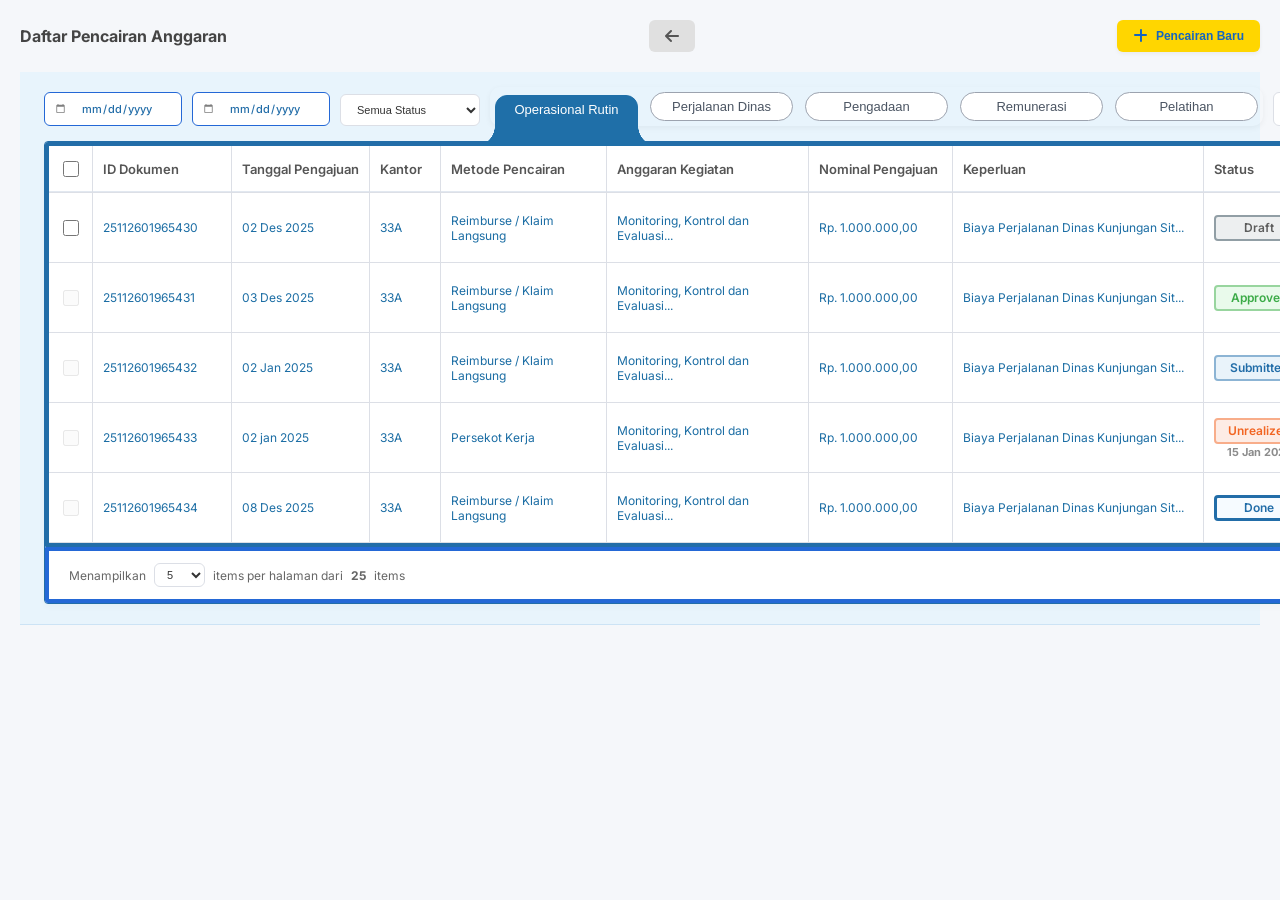
==== commit 58010cc9: "grid approval dan unrealized" ====
--- a/index.html
+++ b/index.html
@@ -7,8 +7,8 @@
     <title>Daftar Pencairan Anggaran</title>
     <!-- Assuming FontAwesome for icons as in your reference -->
     <link rel="stylesheet" href="https://cdnjs.cloudflare.com/ajax/libs/font-awesome/6.4.0/css/all.min.css">
-    <link rel="stylesheet" href="style.css">
-    <link rel="stylesheet" href="style-popup.css">
+    <link rel="stylesheet" href="css/style.css">
+    <link rel="stylesheet" href="css/style-popup.css">
 </head>
 
 <body>
@@ -16,6 +16,9 @@
         <!-- Header Section -->
         <div class="header-section">
             <h1 class="page-title">Daftar Pencairan Anggaran</h1>
+                        <button type="button" id="btnKembali" class="main-button secondary-btn" onclick="window.location.href='pages/grid-approval.html'">
+    <i class="fas fa-arrow-left" style="font-size: 16px;"></i>
+</button>
             <button type="button" id="btnPencairanBaru" class="main-button primary-btn">
                 <i class="fas fa-plus" style="font-size: 16px;"></i>
                 <span>Pencairan Baru</span>
@@ -226,15 +229,16 @@
         // Function to handle card selection
         function selectPengajuan(type) {
             if (type === 'operasional') {
-                window.location.href = 'form-operasional.html?type=operasional';
+                window.location.href = 'pages/form-operasional.html?type=operasional';
             } else if (type === 'perjalanan') {
-                window.location.href = 'form-operasional.html?type=perjalanan_dinas';
+                window.location.href = 'pages/form-operasional.html?type=perjalanan_dinas';
             } else {
                 document.getElementById('pengajuanModal').classList.add('hidden');
             }
         }
     </script>
-    <script src="script-grid.js"></script>
+    <script src="js/script-grid.js"></script>
+    <script src="js/script-dataGridPengajuan.js"></script>
 </body>
 
 </html>
--- a/css/style.css
+++ b/css/style.css
@@ -0,0 +1,615 @@
+/* Import a clean modern font to match Figma */
+@import url("https://fonts.googleapis.com/css2?family=Inter:wght@400;500;600;700&display=swap");
+
+:root {
+  --primary-blue: #2468d6;
+  --primary-blue-hover: #1b53b0;
+  --yellow-btn: #ffd600;
+  --yellow-btn-hover: #e6c100;
+  --border-color: #dcdfe6;
+  --text-main: #333333;
+  --text-muted: #666666;
+  --bg-light: #f5f7fa;
+  --bg-white: #ffffff;
+  --font-family: "Inter", sans-serif;
+}
+
+body {
+  margin: 0;
+  padding: 20px;
+  font-family: var(--font-family);
+  color: var(--text-main);
+  background-color: var(--bg-light);
+  font-size: 12px;
+}
+
+.main-content {
+  max-width: 1600px;
+  margin: 0 auto;
+}
+
+.header-section {
+  display: flex;
+  justify-content: space-between;
+  align-items: center;
+  margin-bottom: 20px;
+  max-width: 1520px;
+}
+
+.page-title {
+  font-size: 16px;
+  font-weight: 700;
+  color: #444;
+  margin: 0;
+}
+
+.main-button {
+  display: inline-flex;
+  align-items: center;
+  gap: 8px;
+  padding: 8px 16px;
+  border: none;
+  border-radius: 6px;
+  font-weight: 600;
+  cursor: pointer;
+  font-size: 12px;
+  transition: all 0.2s ease;
+  color: #1565c0;
+}
+
+.primary-btn {
+  background-color: var(--yellow-btn);
+  box-shadow: 0 2px 4px rgba(0, 0, 0, 0.05);
+}
+
+.primary-btn:hover {
+  background-color: var(--yellow-btn-hover);
+  transform: translateY(-1px);
+}
+
+.base-textbox,
+.base-dropbox {
+  padding: 8px 12px;
+  border: 1px solid var(--border-color);
+  border-radius: 6px;
+  font-size: 11px;
+  color: var(--text-main);
+  background-color: var(--bg-white);
+  outline: none;
+  transition: border-color 0.2s;
+}
+
+.base-textbox:focus,
+.base-dropbox:focus {
+  border-color: var(--primary-blue);
+}
+
+.base-textbox[readonly] {
+  color: var(--primary-blue);
+  cursor: pointer;
+}
+
+.filter-bar {
+  display: flex;
+  justify-content: space-between;
+  align-items: center;
+  margin-bottom: 0px;
+  gap: 15px;
+  flex-wrap: wrap;
+}
+
+.filter-group {
+  display: flex;
+  align-items: flex-end;
+  gap: 10px;
+  position: relative;
+  margin-bottom: 0;
+}
+
+.status-select {
+  width: 140px;
+}
+
+.tab-group {
+  display: flex;
+  align-items: center;
+  gap: 12px;
+}
+
+.tab-btn {
+  position: relative;
+  padding: 6px 14px;
+  font-size: 14px;
+  font-weight: 500;
+  width: 143px;
+  color: #4b5563;
+  background-color: #ffffff;
+  border: 1px solid #9ca3af;
+  border-radius: 9999px;
+  cursor: pointer;
+  transition: all 0.2s ease;
+  outline: none;
+  font-size: 13px;
+}
+
+.tab-btn:hover {
+  background-color: #f3f4f6;
+}
+
+.tab-btn.active {
+  background-color: #1f6fa8;
+  color: #ffffff;
+  border: 1px solid #1f6fa8;
+  border-radius: 12px 12px 0 0;
+  margin-bottom: -10px;
+  padding-bottom: 11px;
+  z-index: 50;
+}
+.tab-btn.active::after {
+  content: "";
+  position: absolute;
+  left: -21px;
+  bottom: -18px;
+  height: 20px;
+  width: 183px;
+  background-color: #1f6fa8;
+  z-index: 51;
+  pointer-events: none;
+
+  --r: 20px;
+
+  mask:
+    radial-gradient(var(--r) at 0 0, #0000 98%, #000) 0 0 / var(--r) 100%
+      no-repeat,
+    radial-gradient(var(--r) at 100% 0, #0000 98%, #000) 100% 0 / var(--r) 100%
+      no-repeat,
+    linear-gradient(#000 0 0) center/calc(100% - (2 * var(--r))) 100% no-repeat;
+
+  -webkit-mask:
+    radial-gradient(var(--r) at 0 0, #0000 98%, #000) 0 0 / var(--r) 100%
+      no-repeat,
+    radial-gradient(var(--r) at 100% 0, #0000 98%, #000) 100% 0 / var(--r) 100%
+      no-repeat,
+    linear-gradient(#000 0 0) center/calc(100% - (2 * var(--r))) 100% no-repeat;
+}
+.search-box {
+  width: 130px;
+  padding: 10px 14px 10px 40px;
+
+  background-image: url("data:image/svg+xml,%3Csvg xmlns='http://www.w3.org/2000/svg' fill='none' viewBox='0 0 24 24' stroke='%236b7280' stroke-width='2'%3E%3Cpath stroke-linecap='round' stroke-linejoin='round' d='M21 21l-4.35-4.35M16.65 11a5.65 5.65 0 11-11.3 0 5.65 5.65 0 0111.3 0z'/%3E%3C/svg%3E");
+  background-repeat: no-repeat;
+  background-position: 12px center;
+  background-size: 18px 18px;
+}
+
+.search-box:focus {
+  border-color: #3b82f6;
+}
+
+.base-card.table-container {
+  background-color: var(--bg-white);
+  border-radius: 4px;
+  border: 0.5px solid #226da8;
+  overflow: hidden;
+  box-shadow: 0 4px 6px rgba(0, 0, 0, 0.02);
+  margin-top: 0px;
+  min-width: 1450px;
+  max-height: 500px;
+  overflow-y: auto;
+}
+
+.table-container .data-table {
+  border-collapse: separate;
+  border-spacing: 0;
+  width: 100%;
+}
+
+.table-container .data-table thead th {
+  position: sticky;
+  top: 0;
+  z-index: 10;
+  background-color: #ffffff;
+  box-shadow: inset 0 -1px 0 #e2e8f0;
+}
+
+.data-table {
+  width: 100%;
+  border-collapse: collapse;
+  text-align: left;
+  background-color: var(--bg-white);
+  border-radius: 1px;
+  border: 4px solid #226da8;
+}
+
+.data-table th,
+.data-table td {
+  padding: 12px 10px;
+  border-bottom: 1px solid var(--border-color);
+  border-right: 1px solid var(--border-color);
+  vertical-align: middle;
+}
+
+.data-table th:last-child,
+.data-table td:last-child {
+  border-right: none;
+}
+
+.data-table th {
+  background-color: #f9fafc;
+  font-weight: 600;
+  color: #555;
+  white-space: nowrap;
+  font-size: 13px;
+}
+
+.data-table tbody tr {
+  transition: background-color 0.2s;
+}
+
+.data-table tbody tr:hover {
+  background-color: #f5f8fd;
+}
+
+.doc-link {
+  color: var(--primary-blue);
+  text-decoration: none;
+}
+
+.doc-link:hover {
+  text-decoration: underline;
+}
+
+.truncate {
+  max-width: 200px;
+  white-space: nowrap;
+  overflow: hidden;
+  text-overflow: ellipsis;
+}
+
+.row-checkbox {
+  width: 16px;
+  height: 16px;
+  cursor: pointer;
+}
+
+.badge {
+  display: inline-flex;
+  align-items: center;
+  justify-content: center;
+  box-sizing: border-box;
+  width: 90px;
+  height: 26px;
+  font-size: 12px;
+  font-weight: 600;
+  border-radius: 4px;
+  text-align: center;
+  white-space: nowrap;
+}
+
+.badge-draft {
+  background-color: #EDEFF0;
+  color: #5D5D5D;
+  border: 2px solid #919EA5;
+}
+
+.badge-approved {
+  background-color: #E9FAEB;
+  color: #3BAB47;
+  border: 2px solid #98D59E;
+}
+
+.badge-revise {
+  background-color: #FDECE5;
+  color: #F26522;
+  border: 2px solid #F8AD8A;
+}
+
+.badge-unrealized {
+  background-color: #FDECE5;
+  color: #F26522;
+  border: 2px solid #F8AD8A;
+}
+
+.badge-done {
+  background-color: #F6FBFF;
+  color: #226DA8;
+  border: 3px solid #226DA8;
+}
+
+.badge-submitted {
+  background-color: #E9F3FA;
+  color: #226DA8;
+  border: 2px solid #8CB4D4;
+}
+
+.status-container {
+  display: inline-flex;
+  flex-direction: column;
+  align-items: flex-start;
+  justify-content: center;
+  margin-top: 8px;
+}
+.status-date {
+  font-size: 10px;
+  color: #8c8c8c;
+  line-height: 1;
+  margin-top: 3px;
+  white-space: nowrap;
+  display: block;
+  width: 100%;
+  text-align: center;
+  padding-left: 0;
+}
+
+.truncate {
+  max-width: 200px;
+  white-space: nowrap;
+  overflow: hidden;
+  text-overflow: ellipsis;
+}
+
+.action-cell {
+  text-align: center;
+  cursor: pointer;
+  color: #8c8c8c;
+}
+
+.status-cell {
+  display: flex;
+  flex-direction: column;
+  align-items: center;
+  gap: 4px;
+}
+
+.status-date {
+  font-size: 11px;
+  font-weight: 700;
+}
+
+.action-cell {
+  text-align: center;
+  color: #999;
+  cursor: pointer;
+}
+
+.action-cell:hover {
+  color: #333;
+}
+
+/* Pagination Footer */
+.table-footer {
+  display: flex;
+  justify-content: space-between;
+  align-items: center;
+  padding: 12px 20px;
+  background-color: var(--bg-white);
+  z-index: 5;
+  flex-shrink: 0;
+  position: sticky;
+  bottom: 0;
+}
+
+.outline {
+  border-radius: 1px;
+  border: 4px solid var(--primary-blue);
+}
+
+.pagination-info {
+  display: flex;
+  align-items: center;
+  gap: 8px;
+  color: var(--text-muted);
+}
+
+.mini-select {
+  padding: 4px 8px;
+  width: auto;
+}
+
+.pagination-controls {
+  display: flex;
+  align-items: center;
+  gap: 4px;
+}
+
+.page-btn {
+  background: none;
+  border: none;
+  padding: 4px 6px;
+  color: var(--text-muted);
+  cursor: pointer;
+  font-size: 11px;
+  border-radius: 4px;
+  transition:
+    background 0.2s,
+    color 0.2s;
+}
+
+.page-btn:hover {
+  background-color: #f0f0f0;
+  color: var(--text-main);
+}
+
+.page-btn.active-page {
+  background-color: #226DA8;
+  color: var(--bg-white);
+  font-weight: bold;
+}
+
+.page-text {
+  color: #226DA8;
+  margin: 0 8px;
+  font-weight: 500;
+}
+
+/* Date Input Specific Styling */
+input[type="date"].base-textbox {
+  font-family: var(--font-family);
+  color: #226DA8;
+  font-weight: 500;
+  cursor: pointer;
+
+  position: relative;
+  padding-left: 36px !important;
+  padding-right: 12px;
+  /*border*/
+  border: 1px solid var(--primary-blue);
+  border-radius: 6px;
+  outline: none;
+}
+
+/* Optional: Placeholder/empty text color */
+input[type="date"].base-textbox:invalid {
+  color: var(--text-muted);
+}
+
+/* Paksa ikon kalender ke pojok kiri */
+input[type="date"].base-textbox::-webkit-calendar-picker-indicator {
+  position: absolute;
+  color: var(--primary-blue); /* Warna ikon kalender */
+  left: 10px;
+  top: 50%;
+  transform: translateY(-50%);
+  margin: 0;
+  padding: 0;
+  cursor: pointer;
+  opacity: 0.5;
+  transition: opacity 0.2s ease;
+}
+
+input[type="date"].base-textbox::-webkit-calendar-picker-indicator:hover {
+  opacity: 1;
+}
+
+.page-banner {
+  background-color: #e8f4fc; /* Warna biru muda solid */
+  border-bottom: 1px solid #cce3f5;
+  padding: 20px 24px;
+  color: #1b6da4;
+}
+
+.custom-select-wrapper {
+  position: relative;
+  display: inline-block;
+  font-family: inherit;
+  box-sizing: border-box;
+  z-index: 50;
+}
+
+.select-trigger {
+  display: flex;
+  align-items: center;
+  justify-content: space-between;
+  gap: 12px;
+  background-color: #ffffff;
+  border: 1px solid var(--border-color);
+  border-radius: 6px;
+  padding: 8px 14px;
+  min-width: 150px;
+  cursor: pointer;
+  box-sizing: border-box;
+  user-select: none;
+}
+
+.select-trigger .selected-text {
+  font-size: 14px;
+  color: #333333;
+  pointer-events: none;
+}
+
+.select-trigger .arrow-blue {
+  width: 14px;
+  height: 14px;
+  flex-shrink: 0;
+  background-image: url("data:image/svg+xml,%3Csvg xmlns='http://www.w3.org/2000/svg' width='16' height='16' viewBox='0 0 24 24' fill='none' stroke='%231c6ea4' stroke-width='2.5' stroke-linecap='round' stroke-linejoin='round'%3E%3Cpolyline points='6 9 12 15 18 9'%3E%3C/polyline%3E%3C/svg%3E");
+  background-repeat: no-repeat;
+  background-position: center;
+  background-size: contain;
+  transition: transform 0.2s ease;
+  pointer-events: none;
+}
+
+/* Menu Dropdown */
+.options-list {
+  display: none;
+  position: absolute;
+  top: 100%;
+  left: 0;
+  width: 100%;
+  background: #ffffff;
+  border: 1px solid var(--border-color);
+  border-radius: 6px;
+  box-shadow: 0 8px 20px rgba(0, 0, 0, 0.15);
+  list-style: none;
+  padding: 4px 0;
+  margin: 0;
+  z-index: 9999;
+  box-sizing: border-box;
+}
+
+.options-list li {
+  padding: 8px 14px;
+  font-size: 14px;
+  color: #555555;
+  cursor: pointer;
+  user-select: none;
+}
+
+.options-list li:hover {
+  background-color: #f0f7fd;
+  color: var(--primary-blue);
+}
+
+.options-list li.active {
+  font-weight: 600;
+  color: var(--primary-blue);
+  background-color: #eaf4fb;
+}
+
+/* Tampilkan saat hover */
+.custom-select-wrapper:hover .options-list {
+  display: block;
+}
+
+.custom-select-wrapper:hover .select-trigger {
+  border-color: var(--primary-blue);
+}
+
+.custom-select-wrapper:hover .arrow-blue {
+  transform: rotate(180deg);
+}
+
+.banner {
+  padding: 5px 5px;
+  position: relative;
+  z-index: 10;
+  margin-top: -10px;
+  box-shadow: 0 2px 6px rgba(0, 0, 0, 0.05);
+  border-radius: 10px;
+  margin-bottom: 0px;
+}
+
+.danger-btn {
+  background-color: #dc3545 !important;
+  color: #ffffff !important;
+  border-color: #dc3545 !important;
+}
+
+.row-checkbox:disabled {
+  cursor: not-allowed;
+  opacity: 0.5;
+}
+
+.table-scroll-area {
+  max-height: 450px;
+  overflow-y: auto;
+  overflow-x: auto;
+  position: relative;
+}
+
+.data-table thead th {
+  position: sticky;
+  top: 0;
+  z-index: 2;
+  background-color: #ffffff;
+}
--- a/css/style-popup.css
+++ b/css/style-popup.css
@@ -0,0 +1,4889 @@
+.modal-overlay {
+  font-family: "Segoe UI", Tahoma, Geneva, Verdana, sans-serif;
+}
+
+.modal-overlay {
+  font-family: "Segoe UI", Tahoma, Geneva, Verdana, sans-serif;
+  position: fixed;
+  top: 0;
+  left: 0;
+  width: 100vw;
+  height: 100vh;
+  background-color: rgba(0, 0, 0, 0.4);
+  display: flex;
+  justify-content: center;
+  align-items: center;
+  z-index: 9999;
+  opacity: 1;
+  transition: opacity 0.3s ease;
+}
+
+.modal-overlay.hidden {
+  display: none;
+  opacity: 0;
+}
+
+.modal-content {
+  background-color: #ffffff;
+  width: 90%;
+  max-width: 880px;
+  border-radius: 10px;
+  padding: 24px;
+  box-shadow: 0 8px 20px rgba(0, 0, 0, 0.1);
+  animation: slideDown 0.3s ease-out;
+}
+
+@keyframes slideDown {
+  from {
+    transform: translateY(-16px);
+    opacity: 0;
+  }
+  to {
+    transform: translateY(0);
+    opacity: 1;
+  }
+}
+
+.modal-header {
+  display: flex;
+  justify-content: space-between;
+  align-items: flex-start;
+  margin-bottom: 20px;
+}
+
+.header-text h2 {
+  margin: 0 0 4px 0;
+  font-size: 14px;
+  color: #333;
+  font-weight: 700;
+}
+
+.header-text p {
+  margin: 0;
+  color: #666;
+  font-size: 10px;
+}
+
+.close-modal-btn {
+  background: none;
+  border: none;
+  font-size: 16px;
+  color: #999;
+  cursor: pointer;
+  transition: color 0.2s;
+}
+
+.close-modal-btn:hover {
+  color: #333;
+}
+
+.modal-cards-container {
+  display: grid;
+  grid-template-columns: repeat(5, 1fr);
+  gap: 12px;
+  margin-bottom: 20px;
+}
+
+.pengajuan-card {
+  border: 1px solid #e0e0e0;
+  border-radius: 8px;
+  padding: 16px 12px;
+  text-align: center;
+  display: flex;
+  flex-direction: column;
+  align-items: center;
+  background-color: #fff;
+  cursor: pointer;
+  transition: all 0.2s ease-in-out;
+}
+
+.pengajuan-card:hover {
+  border-color: #0056b3;
+  box-shadow: 0 3px 10px rgba(0, 86, 179, 0.1);
+  transform: translateY(-2px);
+}
+
+.card-icon {
+  font-size: 26px;
+  color: #0056b3;
+  margin-bottom: 12px;
+  height: 40px;
+  display: flex;
+  align-items: center;
+  justify-content: center;
+}
+
+.pengajuan-card h3 {
+  font-size: 11px;
+  color: #0056b3;
+  margin: 0 0 8px 0;
+  line-height: 1.3;
+  min-height: 29px;
+}
+
+.pengajuan-card p {
+  color: #777;
+  line-height: 1.4;
+  margin: 0;
+  flex-grow: 1;
+}
+
+.card-action {
+  margin-top: 16px;
+  font-size: 10px;
+  font-weight: 600;
+  color: #0056b3;
+}
+
+.card-action i {
+  font-size: 10px;
+  margin-left: 2px;
+}
+
+.modal-help-banner {
+  background-color: #f4f9ff;
+  border: 1px solid #e6f0fa;
+  border-radius: 6px;
+  padding: 12px 16px;
+  display: flex;
+  justify-content: space-between;
+  align-items: center;
+}
+
+.help-info {
+  display: flex;
+  align-items: flex-start;
+  gap: 10px;
+}
+
+.info-icon {
+  color: #0056b3;
+  font-size: 14px;
+  margin-top: 2px;
+}
+
+.help-text {
+  display: flex;
+  flex-direction: column;
+}
+
+.help-text strong {
+  font-size: 9px;
+  color: #333;
+  margin-bottom: 3px;
+}
+
+.help-text span {
+  font-size: 8px;
+  color: #666;
+}
+
+.panduan-btn {
+  background-color: #fff;
+  border: 1px solid #0056b3;
+  color: #0056b3;
+  padding: 6px 13px;
+  border-radius: 5px;
+  font-size: 10px;
+  font-weight: 600;
+  cursor: pointer;
+  display: flex;
+  align-items: center;
+  gap: 6px;
+  transition: all 0.2s;
+  white-space: nowrap;
+}
+
+.panduan-btn:hover {
+  background-color: #0056b3;
+  color: #fff;
+}
+
+/* Responsive adjustments */
+@media (max-width: 1024px) {
+  .modal-cards-container {
+    grid-template-columns: repeat(3, 1fr);
+  }
+}
+@media (max-width: 768px) {
+  .modal-cards-container {
+    grid-template-columns: repeat(2, 1fr);
+  }
+  .modal-help-banner {
+    flex-direction: column;
+    align-items: flex-start;
+    gap: 12px;
+  }
+}
+@media (max-width: 480px) {
+  .modal-cards-container {
+    grid-template-columns: 1fr;
+  }
+}
+
+.form-page-body {
+  background-color: #f0f2f5;
+  padding: 12px;
+  height: 100vh;
+  box-sizing: border-box;
+  display: flex;
+  justify-content: center;
+}
+
+.form-main-container {
+  background-color: #ffffff;
+  width: 1240px;
+  border-radius: 10px;
+  box-shadow: 0 3px 12px rgba(0, 0, 0, 0.05);
+  display: flex;
+  flex-direction: column;
+  height: 680px;
+  overflow: hidden;
+}
+
+.form-header {
+  display: flex;
+  justify-content: space-between;
+  align-items: center;
+  padding: 14px 20px 10px 20px;
+  /* border-bottom: 1px solid #eef0f3; */
+  background-color: #ffffff;
+  overflow: visible;
+  position: relative;
+  z-index: 10;
+}
+
+.header-left .breadcrumb {
+  font-size: 9px;
+  color: #888;
+  margin-bottom: 2px;
+}
+
+.header-left h2 {
+  margin: 0;
+  font-size: 15px;
+  color: #333;
+}
+
+.header-center {
+  background-color: #E9F3FA;
+  border-radius: 32px;
+  padding: 16px 24px;
+  display: flex;
+  align-items: center;
+  gap: 48px;
+}
+
+.info-pill {
+  display: flex;
+  align-items: center;
+  gap: 10px;
+}
+
+.info-pill .label {
+  color: #777;
+  font-size: 8px;
+}
+.info-pill .value {
+  color: #333;
+  font-weight: 700;
+  font-size: 11px;
+}
+.info-pill .divider {
+  height: 10px;
+  width: 1px;
+  background-color: transparent;
+}
+
+.header-right {
+  display: flex;
+  gap: 24px;
+}
+
+.stepper {
+  display: flex;
+  align-items: flex-start;
+}
+
+.step {
+  display: flex;
+  flex-direction: column;
+  align-items: center;
+  position: relative;
+  width: 55px;
+  flex-shrink: 0;
+}
+
+.step .circle {
+  width: 24px;
+  height: 24px;
+  border-radius: 50%;
+  background-color: #e0e0e0;
+  color: #ffffff;
+  display: flex;
+  justify-content: center;
+  align-items: center;
+  font-size: 10px;
+  font-weight: 400;
+  z-index: 2;
+  transition: all 0.2s ease;
+}
+
+.step.active .circle {
+  background-color: #226DA8;
+}
+
+.step.step-completed .circle {
+  background-color: #27a844;
+  color: #ffffff;
+}
+
+.stepper .line {
+  width: 32px;
+  height: 2px;
+  background-color: #e0e0e0;
+  margin-top: 12px;
+  flex-shrink: 0;
+}
+
+.stepper .line.line-active {
+  background-color: #1565c0;
+}
+
+.step .label {
+  color: #888;
+  text-align: center;
+  line-height: 1.25;
+  /* position: absolute; */
+  top: 22px;
+  width: 80px;
+}
+.label {
+  font-size: 9px;
+  margin-top: 2px;
+}
+
+.step.active .label {
+  color: #226DA8;
+  font-weight: 600;
+}
+
+.close-form-btn {
+  background: none;
+  border: none;
+  font-size: 19px;
+  color: #999;
+  cursor: pointer;
+  transition: color 0.2s;
+}
+.close-form-btn:hover {
+  color: #333;
+}
+
+.form-content-grid {
+  display: grid;
+  grid-template-columns: 280px 1fr;
+  gap: 16px;
+  padding: 10px;
+  flex-grow: 1;
+  overflow-y: auto;
+  background-color: #ffffff;
+}
+
+.section-block {
+  margin-bottom: 0;
+}
+.section-block h3 {
+  margin: 4px 0 2px 0;
+  font-size: 11px;
+  color: #333;
+}
+.section-block .subtitle {
+  margin: 0 0 8px 0;
+  font-size: 9px;
+  color: #777;
+}
+.h-100 {
+  height: 100%;
+  display: flex;
+  flex-direction: column;
+}
+
+.card-grid-2 {
+  display: grid;
+  grid-template-columns: 1fr 1fr;
+  gap: 10px;
+  margin: 0 0 8px 0;
+}
+
+.select-card {
+  position: relative;
+  border: 1px solid #dcdfe6;
+  border-radius: 6px;
+  cursor: pointer;
+  transition: all 0.2s;
+  background-color: #fff;
+  display: flex;
+  flex-direction: column;
+}
+
+.select-card .checkbox-indicator {
+  position: absolute;
+  top: 8px;
+  right: 8px;
+  width: 18px;
+  height: 18px;
+  border: 1.2px solid #a3d9af;
+  border-radius: 5px;
+  display: flex;
+  align-items: center;
+  justify-content: center;
+  background-color: transparent;
+  transition: all 0.2s ease;
+}
+
+.select-card .checkbox-indicator i {
+  font-size: 10px;
+  opacity: 0;
+  transition: opacity 0.2s ease;
+}
+
+.bpjs-card {
+  background-color: #eaf7ec;
+  border-color: #a3d9af;
+  color: #27a844;
+  font-weight: 600;
+  align-items: center;
+  justify-content: center;
+  min-height: 48px;
+  font-size: 10px;
+}
+.skp-card {
+  background-color: #fdf3eb;
+  border-color: #f5c69b;
+  color: #e67e22;
+  font-weight: 600;
+  align-items: center;
+  justify-content: center;
+  min-height: 48px;
+  font-size: 10px;
+}
+.skp-card .checkbox-indicator {
+  border-color: #f5c69b;
+}
+
+.bpjs-card.selected {
+  background-color: #d8f3dc;
+  border-color: #27a844;
+}
+.bpjs-card.selected .checkbox-indicator {
+  background-color: #27a844;
+  border-color: #27a844;
+}
+.bpjs-card.selected .checkbox-indicator i {
+  color: #ffffff;
+  opacity: 1;
+}
+
+.skp-card.selected {
+  background-color: #fde2ca;
+  border-color: #e67e22;
+}
+.skp-card.selected .checkbox-indicator {
+  background-color: #e67e22;
+  border-color: #e67e22;
+}
+.skp-card.selected .checkbox-indicator i {
+  color: #ffffff;
+  opacity: 1;
+}
+
+.plain-card {
+  padding: 10px;
+}
+.plain-card strong {
+  font-size: 10px;
+  color: #333;
+  margin-bottom: 4px;
+}
+.plain-card span {
+  font-size: 9px;
+  color: #666;
+}
+.plain-card.selected {
+  border-color: #1565c0;
+  background-color: #f4f9ff;
+}
+
+.summary-box {
+  background-color: #F0F9FF;
+  border-radius: 6px;
+  padding: 12px;
+}
+.summary-box h4 {
+  margin: 0 0 12px 0;
+  font-size: 10px;
+  color: #333;
+}
+.summary-row {
+  display: flex;
+  flex-direction: column;
+  margin-bottom: 8px;
+}
+.summary-row:last-child {
+  margin-bottom: 0;
+}
+.summary-row .label {
+  font-size: 9px;
+  color: #666;
+}
+.summary-row .val {
+  font-size: 10px;
+  color: #333;
+}
+.summary-row.amount-row {
+  margin-top: 12px;
+}
+.summary-row .amount {
+  color: #27a844;
+  font-size: 11px;
+  background-color: white;
+  border-radius: 6px;
+  padding: 4px;
+  text-align: end;
+}
+
+.search-input {
+  margin-bottom: 12px;
+}
+.list-container {
+  flex-grow: 1;
+  overflow-y: auto;
+  padding-right: 4px;
+}
+
+.list-item {
+  display: flex;
+  align-items: center;
+  background-color: #fff;
+  border: 1px solid #e0e0e0;
+  border-radius: 6px;
+  padding: 10px 12px;
+  margin-bottom: 8px;
+  cursor: pointer;
+  transition: all 0.2s;
+  position: relative;
+  overflow: hidden;
+  max-height: 32px;
+}
+.list-item::before {
+  content: "";
+  position: absolute;
+  top: 0;
+  left: 0;
+  width: 100%;
+  height: 3px;
+}
+.list-item.bpjs-item::before {
+  background-color: #eaf7ec;
+}
+.list-item.skp-item::before {
+  background-color: #fdf3eb;
+}
+
+.list-item:hover {
+  border-color: #1565c0;
+}
+
+.list-item .check-area {
+  width: 32px;
+  display: flex;
+  align-items: center;
+  justify-content: center;
+  font-size: 19px;
+  color: #c0c4cc;
+  transition:
+    color 0.2s ease,
+    opacity 0.2s ease;
+  opacity: 0.3;
+}
+.list-item .check-area i {
+  font-weight: 900;
+}
+.list-item:hover .check-area {
+  opacity: 0.7;
+}
+
+.list-item.selected {
+  background-color: #f0f7ff;
+  border-color: #a0cfff;
+  box-shadow: 0 2px 6px rgba(36, 104, 214, 0.08);
+}
+.list-item.selected .check-area {
+  color: #1565c0;
+  opacity: 1;
+}
+.list-item.selected .chevron {
+  color: #1565c0;
+  opacity: 1;
+}
+
+.item-content {
+  flex-grow: 1;
+}
+.item-header {
+  display: flex;
+  align-items: center;
+  gap: 8px;
+  margin-bottom: 4px;
+}
+.item-header .kode {
+  font-size: 10px;
+  color: #777;
+  font-family: monospace;
+}
+.badge-mini {
+  font-size: 8px;
+  padding: 2px 5px;
+  border-radius: 3px;
+}
+.badge-bpjs {
+  display: flex;
+  width: 480px;
+  background-color: #eaf7ec;
+  color: #27a844;
+}
+.badge-skp {
+  display: flex;
+  width: 480px;
+  background-color: #fdf3eb;
+  color: #e67e22;
+}
+.badge-green {
+  background-color: #eaf7ec;
+  color: #27a844;
+  margin-top: 6px;
+  display: inline-block;
+  font-size: 6.5px;
+  color: #166534;
+}
+
+.item-title {
+  font-size: 10px;
+  color: #333;
+  line-height: 1.4;
+  max-width: 90%;
+}
+.item-amount {
+  text-align: right;
+  display: flex;
+  flex-direction: column;
+  margin-right: 16px;
+}
+.item-amount .label {
+  font-size: 8px;
+  color: #777;
+}
+.item-amount .val {
+  font-size: 10px;
+}
+.text-green {
+  color: #27a844;
+}
+.chevron {
+  color: #1565c0;
+  font-size: 14px;
+  opacity: 0.5;
+}
+.list-item:hover .chevron {
+  opacity: 1;
+}
+
+.list-pagination {
+  border-top: 1px solid #eee;
+  padding: 8px 0;
+  background: #ffffff;
+}
+
+.bottom-section {
+  display: flex;
+  gap: 8px;
+  padding: 10px;
+  background-color: #f0f9ff;
+  border: 8px solid #ffffff;
+  height: 100px;
+}
+.bottom-section h3 {
+  margin: 0 0 8px 0;
+  font-size: 10px;
+  color: #555;
+}
+
+.skema-container {
+  min-width: 240px;
+}
+.skema-cards {
+  display: flex;
+  gap: 8px;
+}
+
+.radio-card {
+  flex: 1;
+  border: 1px solid #dcdfe6;
+  border-radius: 6px;
+  padding: 10px;
+  cursor: pointer;
+  position: relative;
+  background-color: #fff;
+  transition: all 0.2s;
+  display: flex;
+  flex-direction: column;
+}
+.radio-card strong {
+  font-size: 10px;
+  color: #333;
+  margin-bottom: 3px;
+}
+.radio-card span {
+  font-size: 9px;
+  color: #777;
+  line-height: 1.3;
+}
+
+.radio-card .radio-indicator {
+  position: absolute;
+  top: 8px;
+  right: 8px;
+  width: 13px;
+  height: 13px;
+  border: 1.2px solid #ccc;
+  border-radius: 3px;
+  display: flex;
+  align-items: center;
+  justify-content: center;
+}
+.radio-card .radio-indicator i {
+  color: transparent;
+  font-size: 8px;
+}
+
+.radio-card.selected {
+  background-color: #226DA8;
+  border-color: #226DA8;
+}
+.radio-card.selected strong,
+.radio-card.selected span {
+  color: #fff;
+}
+.radio-card.selected .radio-indicator {
+  border-color: #fff;
+}
+.radio-card.selected .radio-indicator i {
+  color: #fff;
+}
+
+.input-group {
+  display: flex;
+  flex-direction: column;
+  gap: 4px;
+  flex: 1;
+}
+.input-group label {
+  font-size: 10px;
+  font-weight: 600;
+  color: #555;
+}
+.input-with-prefix {
+  display: flex;
+  align-items: center;
+  border: 1px solid #dcdfe6;
+  border-radius: 5px;
+  overflow: hidden;
+}
+.input-with-prefix .prefix {
+  background-color: #f4f6f9;
+  padding: 6px 10px;
+  font-size: 10px;
+  color: #555;
+  border-right: 1px solid #dcdfe6;
+}
+.input-with-prefix input {
+  border: none;
+  flex-grow: 1;
+  border-radius: 0;
+}
+
+.dynamic-fields {
+  display: flex;
+  flex-direction: column;
+  gap: 8px;
+  min-width: 200px;
+}
+
+.keperluan-container {
+  flex-grow: 1;
+  display: flex;
+  flex-direction: column;
+}
+
+.base-textarea.full-width {
+  width: 98%;
+  flex-grow: 1;
+  min-height: 48px;
+  resize: none;
+  font-size: 9px;
+}
+
+.form-footer {
+  display: flex;
+  justify-content: space-between;
+  padding: 12px 20px;
+  background-color: #ffffff;
+  border-top: 1px solid #eef0f3;
+}
+.right-actions {
+  display: flex;
+  gap: 8px;
+}
+
+.secondary-btn {
+  background-color: #e0e0e0;
+  color: #555;
+  border: none;
+}
+.secondary-btn:hover {
+  background-color: #d0d0d0;
+}
+
+.outline-blue {
+  background-color: transparent;
+  border: 1px solid #226DA8;
+  color: #226DA8;
+}
+.outline-blue:hover {
+  background-color: #226DA8;
+  color: #ffffff;
+}
+
+.toast {
+  position: fixed;
+  top: 16px;
+  left: 50%;
+  transform: translateX(-50%);
+  background-color: #27a844;
+  color: white;
+  padding: 10px 19px;
+  border-radius: 6px;
+  font-size: 11px;
+  font-weight: 600;
+  display: flex;
+  align-items: center;
+  gap: 8px;
+  box-shadow: 0 3px 10px rgba(0, 0, 0, 0.15);
+  z-index: 10000;
+  opacity: 0;
+  transition:
+    opacity 0.3s,
+    top 0.3s;
+}
+.toast.show {
+  opacity: 1;
+  top: 24px;
+}
+.toast.hidden {
+  display: none;
+}
+
+.step2-info-bar {
+  display: flex;
+  align-items: center;
+  width: 100%;
+  gap: 16px;
+  padding-left: 20px;
+  padding-right: 24px;
+  box-sizing: border-box;
+  margin-top: 8px;
+}
+
+.info-item {
+  display: flex;
+  align-items: center;
+  flex: 1;
+  background-color: #f0f9ff;
+  border-radius: 6px;
+  padding: 8px 13px;
+  gap: 13px;
+  margin: 0;
+  min-width: 0;
+}
+.info-label {
+  font-weight: 700;
+  color: #374151;
+  white-space: nowrap;
+  font-size: 11px;
+}
+
+.info-value {
+  font-size: 10px;
+  color: #4b5563;
+  white-space: nowrap;
+}
+
+.badge-tersedia {
+  margin-left: auto;
+  display: flex;
+  align-items: center;
+  gap: 6px;
+  white-space: nowrap;
+}
+.badge-tersedia span {
+  font-weight: 700;
+  font-size: 11px;
+}
+.badge-tersedia strong {
+  color: #009668;
+  font-weight: 700;
+  font-size: 11px;
+}
+
+.badge-tersedia .label {
+  font-size: 9px;
+  color: #4b5563;
+}
+
+.left-panel {
+  border: 1px solid #9ca3af;
+  padding: 8px;
+  border-radius: 6px;
+  min-width: 320px;
+}
+.right-panel {
+  border: 1px solid #9ca3af;
+  padding: 8px;
+  margin-left: 56px;
+  border-radius: 6px;
+  min-width: 80px;
+}
+
+.badge-total {
+  display: flex;
+  align-items: center;
+  gap: 6px;
+  background-color: #fef08a;
+  padding: 8px 13px;
+  border-radius: 6px;
+  color: #374151;
+  font-weight: 600;
+  white-space: nowrap;
+  flex-shrink: 0;
+  margin: 0;
+}
+
+.badge-total strong {
+  color: #009668;
+  font-weight: 700;
+}
+
+.step2-main-grid {
+  display: grid;
+  grid-template-columns: 256px 1fr;
+  gap: 13px;
+  padding: 16px 20px;
+  flex-grow: 1;
+  background-color: #f9fbfd;
+  overflow-y: auto;
+}
+
+.step2-left-panel {
+  display: flex;
+  flex-direction: column;
+  background: #f0f9ff;
+  border: 1px solid #f0f9ff;
+  border-radius: 8px;
+  padding: 12px;
+  height: 445px;
+}
+
+.btn-tambah-rincian {
+  width: 100%;
+  background-color: #1e6bb8;
+  color: #ffffff;
+  border: none;
+  border-radius: 6px;
+  padding: 10px;
+  font-weight: 600;
+  font-size: 10px;
+  cursor: pointer;
+  transition: background-color 0.2s;
+  margin-bottom: 10px;
+}
+
+.btn-tambah-rincian:hover {
+  background-color: #155393;
+}
+
+.search-box-wrapper {
+  width: 100%;
+  margin-bottom: 12px;
+  flex-shrink: 0 !important;
+  display: block !important;
+  position: relative;
+  box-sizing: border-box;
+}
+.search-rincian {
+  width: 100%;
+  box-sizing: border-box;
+  border-radius: 16px;
+  padding: 6px 12px;
+}
+
+.step2-right-panel {
+  background: #f0f9ff;
+  /* border: 1px solid #e0e6ed; */
+  border-radius: 8px;
+  display: flex;
+  align-items: center;
+  justify-content: center;
+  max-height: 470px;
+  /* padding: 8px; */
+
+  /* other option */
+  
+  background: #FFFFFF;
+  border: 8px solid #f0f9ff;
+}
+
+.empty-state-container {
+  flex-grow: 1;
+  display: flex;
+  flex-direction: column;
+  align-items: center;
+  justify-content: center;
+  padding: 24px;
+  text-align: center;
+}
+
+.empty-icon-box {
+  width: 48px;
+  height: 48px;
+  background-color: #eef4fb;
+  color: #1e6bb8;
+  border-radius: 50%;
+  display: flex;
+  align-items: center;
+  justify-content: center;
+  font-size: 19px;
+  margin-bottom: 12px;
+}
+
+.empty-icon-box.lg {
+  width: 64px;
+  height: 64px;
+  font-size: 26px;
+}
+
+.empty-title {
+  font-weight: 600;
+  color: #444;
+  font-size: 11px;
+  margin: 0 0 4px 0;
+}
+
+.empty-sub {
+  font-size: 10px;
+  color: #888;
+  margin: 0;
+  max-width: 160px;
+  line-height: 1.4;
+}
+
+.panel-pagination {
+  display: flex;
+  justify-content: space-between;
+  align-items: center;
+  padding-top: 10px;
+  border-top: 1px solid #eee;
+}
+
+.total-rincian {
+  font-size: 9px;
+  font-weight: 600;
+  color: #555;
+}
+
+.mini-pagination .page-btn {
+  padding: 3px 6px;
+  font-size: 9px;
+}
+
+.outline-blue-btn {
+  background-color: #ffffff;
+  border: 1px solid #1e6bb8;
+  color: #1e6bb8;
+}
+
+.outline-blue-btn:hover {
+  background-color: #1e6bb8;
+  color: #ffffff;
+}
+
+.modal-person-lg {
+  max-width: 600px;
+  display: flex;
+  flex-direction: column;
+  height: 85vh;
+  max-height: 85vh;
+  overflow: hidden;
+  box-sizing: border-box;
+  padding: 20px 24px;
+}
+
+.modal-filter-bar {
+  display: flex;
+  gap: 8px;
+  margin-bottom: 16px;
+}
+
+.search-input-group {
+  flex-grow: 1;
+  position: relative;
+  display: flex;
+  align-items: center;
+}
+
+.search-input-group .base-textbox {
+  width: 100%;
+  padding-right: 28px;
+}
+
+.search-input-group .search-icon {
+  position: absolute;
+  right: 10px;
+  color: #1565c0;
+  font-size: 13px;
+}
+
+.filter-select {
+  width: 160px;
+}
+
+.rincian-person-list {
+  overflow-y: auto;
+  gap: 16px;
+  padding-right: 8px;
+  margin-bottom: 12px;
+}
+
+.person-card {
+  border: 1px solid #e0e0e0;
+  border-radius: 6px;
+  background-color: #fff;
+  overflow: hidden;
+  margin: 4px;
+}
+
+.pc-header {
+  display: flex;
+  justify-content: space-between;
+  align-items: flex-start;
+  padding: 3px 3px;
+  border-bottom: 1px solid transparent;
+}
+
+.pc-title-area h4 {
+  margin: 0 0 2px 0;
+  font-size: 10px;
+  color: #333;
+}
+.pc-title-area span {
+  font-size: 9px;
+  color: #777;
+}
+
+.pc-badge {
+  background-color: #fff;
+  border: 1px solid #e0e0e0;
+  border-radius: 3px;
+  padding: 3px 8px;
+  font-size: 9px;
+  font-weight: 600;
+  color: #555;
+}
+
+.pc-body {
+  display: flex;
+  gap: 24px;
+  padding: 4px 4px;
+  background-color: #fff;
+}
+
+.detail-item {
+  display: flex;
+  flex-direction: column;
+  gap: 3px;
+}
+
+.detail-item span {
+  font-size: 8px;
+  color: #888;
+  display: flex;
+  align-items: center;
+  gap: 3px;
+}
+
+.detail-item strong {
+  font-size: 10px;
+  color: #333;
+}
+.text-red {
+  color: #dc3545;
+}
+
+.modal-footer-pagination {
+  display: flex;
+  justify-content: space-between;
+  align-items: center;
+  border-top: 1px solid #eee;
+  padding-top: 12px;
+}
+
+.page-size {
+  font-size: 10px;
+  color: #666;
+  display: flex;
+  align-items: center;
+  gap: 6px;
+}
+
+.base-dropbox.mini {
+  padding: 5px 5px;
+  width: auto;
+}
+
+.custom-pagin .page-info {
+  font-size: 10px;
+  color: #666;
+  margin: 0 8px;
+}
+
+.custom-pagin .active-pill {
+  background-color: #1565c0;
+  color: #fff;
+  padding: 3px 8px;
+  border-radius: 3px;
+  font-weight: 600;
+}
+
+.step3-main-grid {
+  display: grid;
+  grid-template-columns: 224px 1fr 360px;
+  gap: 12px;
+  padding: 8px 12px;
+  flex-grow: 1;
+  overflow-y: auto;
+  background-color: #f9fbfd;
+}
+
+.step3-left-panel {
+  display: flex;
+  flex-direction: column;
+  gap: 10px;
+}
+
+.step3-summary-card {
+  background-color: #F0F9FF;
+  border-radius: 6px;
+  padding: 10px 11px;
+  display: flex;
+  flex-direction: column;
+}
+
+.step3-summary-card.flex-grow {
+  flex-grow: 1;
+}
+
+.step3-summary-card h4 {
+  margin: 4px 0 0 0;
+  font-size: 10px;
+  color: #333;
+  font-weight: 700;
+}
+
+.skema-selected-box {
+  background-color: #ffffff;
+  color: #333333;
+  border: 1px solid #dcdfe6;
+  border-radius: 5px;
+  padding: 8px 10px;
+  display: flex;
+  flex-direction: column;
+  gap: 3px;
+  cursor: pointer;
+  transition: all 0.2s ease;
+}
+
+.skema-selected-box .skema-header {
+  display: flex;
+  justify-content: space-between;
+  align-items: center;
+  font-size: 10px;
+}
+
+.skema-selected-box span {
+  font-size: 8px;
+  color: #666666;
+  line-height: 1.3;
+  transition: color 0.2s ease;
+}
+
+.skema-selected-box .check-circle {
+  width: 14px;
+  height: 14px;
+  border: 1.6px solid #c0c4cc;
+  border-radius: 50%;
+  display: inline-flex;
+  align-items: center;
+  justify-content: center;
+  font-size: 8px;
+  box-sizing: border-box;
+  transition: all 0.2s ease;
+}
+
+.skema-selected-box .check-circle i {
+  display: none;
+}
+
+.skema-selected-box:not(.checked):hover {
+  border-color: #1565c0;
+  background-color: #f4f8fc;
+}
+
+.skema-selected-box:not(.checked):hover .check-circle {
+  border-color: #1565c0;
+}
+.skema-selected-box:not(.checked):hover .check-circle i {
+  display: block;
+  color: #1565c0;
+  opacity: 0.6;
+}
+
+.skema-selected-box.checked {
+  background-color: #1565c0;
+  border-color: #1565c0;
+  color: #ffffff;
+  cursor: default;
+}
+
+.skema-selected-box.checked span {
+  color: #ffffff;
+  opacity: 0.9;
+}
+.skema-selected-box.checked .check-circle {
+  background-color: #ffffff;
+  border-color: #ffffff;
+}
+
+.skema-selected-box.checked .check-circle i {
+  display: block;
+  color: #1565c0;
+  opacity: 1;
+}
+
+.keperluan-text-box {
+  background-color: #ffffff;
+  border: 1px solid #dcdfe6;
+  border-radius: 5px;
+  padding: 8px;
+  font-size: 9px;
+  color: #555;
+  line-height: 1.4;
+  flex-grow: 1;
+  overflow-y: auto;
+  max-height: 128px;
+}
+
+.step3-middle-panel {
+  display: flex;
+  flex-direction: column;
+  gap: 8px;
+  overflow-y: auto;
+}
+
+.file-grid-2col {
+  display: grid;
+  grid-template-columns: 1fr 1fr;
+  gap: 6px;
+}
+
+.step3-file-card,
+.step3-file-card-submit {
+  background-color: #ffffff;
+  border: 1px solid #e0e0e0;
+  border-radius: 5px;
+  padding: 6px 8px;
+  display: flex;
+  flex-direction: column;
+  gap: 5px;
+}
+
+.step3-file-card.card-warning,
+.step3-file-card-submit.card-warning {
+  border-color: #f5c69b;
+  background-color: #fffcf8;
+}
+
+.s4-fc-header,
+.s4-fc-header-submit {
+  display: flex;
+  align-items: center;
+  justify-content: space-between;
+  gap: 5px;
+}
+
+.s4-fc-header .fc-info,
+.s4-fc-header-submit .fc-info-submit {
+  display: flex;
+  align-items: center;
+  gap: 5px;
+  overflow: hidden;
+  flex-grow: 1;
+}
+
+.s4-fc-header .fc-title {
+  font-size: 10px;
+  font-weight: 600;
+  color: #333;
+  white-space: nowrap;
+  overflow: hidden;
+  text-overflow: ellipsis;
+}
+
+.s4-fc-header .fc-size {
+  font-size: 8px;
+  color: #888;
+}
+
+.fc-del-btn {
+  background: none;
+  border: none;
+  color: #ff4d4f;
+  cursor: pointer;
+  font-size: 10px;
+  padding: 2px;
+}
+
+.s4-fc-tags {
+  display: flex;
+  flex-wrap: wrap;
+  flex-grow: 1;
+  flex-direction: column;
+  overflow: hidden;
+}
+
+.doc-tag {
+  font-size: 8px;
+  color: #1e6bb8;
+  padding: 2px 5px;
+  border-radius: 3px;
+  display: inline-flex;
+  align-items: center;
+  gap: 3px;
+}
+
+.s4-fc-warning {
+  font-size: 8px;
+  color: #ff4d4f;
+  display: flex;
+  align-items: center;
+  gap: 3px;
+  font-weight: 600;
+}
+
+.compact-upload {
+  min-height: 88px !important;
+  padding: 8px !important;
+  margin-top: auto;
+}
+
+.compact-upload .upload-icon {
+  font-size: 22px;
+  margin-bottom: 5px;
+}
+
+.compact-upload h4 {
+  font-size: 10px;
+}
+.compact-upload p {
+  font-size: 8px;
+  margin-bottom: 3px;
+}
+
+.step3-right-panel {
+  display: flex;
+  flex-direction: column;
+  border: 1px solid #dcdfe6;
+  border-radius: 6px;
+  background-color: #ffffff;
+  overflow: hidden;
+}
+
+.step3-right-panel .preview-toolbar {
+  border-bottom: 1px solid #dcdfe6;
+  border-radius: 0;
+}
+
+.step3-right-panel .preview-image-container {
+  border: none;
+  background-color: #f4f6f9;
+}
+
+.upload-area-dashed {
+  flex-grow: 1;
+  border: 1.6px dashed #b8c4d4;
+  border-radius: 10px;
+  display: flex;
+  flex-direction: column;
+  align-items: center;
+  justify-content: center;
+  background-color: #fafbfc;
+  cursor: pointer;
+  transition: all 0.2s ease;
+  min-height: 200px;
+}
+
+.upload-area-dashed:hover {
+  border-color: #1565c0;
+  background-color: #f0f7ff;
+}
+
+.upload-icon {
+  font-size: 32px;
+  color: #1e6bb8;
+  margin-bottom: 12px;
+}
+
+.upload-area-dashed h4 {
+  margin: 0 0 4px 0;
+  font-size: 11px;
+  color: #333;
+}
+.upload-area-dashed p {
+  margin: 0 0 12px 0;
+  font-size: 10px;
+  color: #666;
+}
+.format-text {
+  font-size: 9px;
+  color: #999;
+}
+
+.mandatory-box {
+  background-color: #fffbe6;
+  border: 1px solid #ffe58f;
+  border-radius: 6px;
+  padding: 12px 16px;
+}
+
+.mandatory-box strong {
+  color: #333;
+  font-size: 10px;
+  display: block;
+  margin-bottom: 6px;
+}
+
+.mandatory-box ul {
+  margin: 0;
+  padding-left: 16px;
+  color: #cf1322;
+  font-size: 10px;
+  font-style: italic;
+}
+
+.mandatory-box ul li {
+  margin-bottom: 3px;
+}
+
+.preview-toolbar {
+  background-color: #ffffff;
+  border: 1px solid #dcdfe6;
+  border-radius: 6px 6px 0 0;
+  padding: 8px 12px;
+  display: flex;
+  justify-content: space-between;
+  align-items: center;
+}
+
+.pt-left {
+  display: flex;
+  align-items: center;
+  gap: 8px;
+  font-weight: 600;
+  font-size: 10px;
+  color: #333;
+}
+
+.pt-zoom {
+  background: none;
+  border: 1px solid #dcdfe6;
+  border-radius: 3px;
+  padding: 5px 8px;
+  color: #555;
+  cursor: pointer;
+}
+.pt-zoom:hover {
+  background-color: #f5f5f5;
+}
+
+.preview-image-container {
+  flex-grow: 1;
+  background-color: #ffffff;
+  border: 1px solid #dcdfe6;
+  border-top: none;
+  border-radius: 0 0 6px 6px;
+  display: flex;
+  align-items: center;
+  justify-content: center;
+  overflow: auto;
+  padding: 0px;
+}
+
+.preview-receipt-img {
+  max-width: 100%;
+  max-height: 100%;
+  object-fit: contain;
+  border-radius: 5px;
+  box-shadow: 0 3px 12px rgba(0, 0, 0, 0.08);
+}
+
+.card-pegawai {
+  border-color: #c3e6cb;
+}
+.card-pegawai:hover {
+  border-color: #27a844;
+  box-shadow: 0 3px 10px rgba(103, 180, 116, 0.1);
+  transform: translateY(-2px);
+}
+.card-pegawai .pc-header {
+  background-color: #f1f8f3;
+  border-bottom-color: #c3e6cb;
+}
+.card-pegawai .pc-badge {
+  border-color: #27a844;
+  color: #27a844;
+}
+.card-pegawai .pc-title-area h4 {
+  color: #333;
+}
+
+.card-dewan {
+  border-color: #b8daff;
+}
+.card-dewan:hover {
+  border-color: #1565c0;
+  box-shadow: 0 3px 10px rgba(118, 137, 163, 0.1);
+  transform: translateY(-2px);
+}
+.card-dewan .pc-header {
+  background-color: #f0f7ff;
+  border-bottom-color: #b8daff;
+}
+.card-dewan .pc-badge {
+  border-color: #1565c0;
+  color: #1565c0;
+}
+.card-dewan .pc-title-area h4 {
+  color: #333;
+}
+
+.card-perorangan {
+  border-color: #fbd6b4;
+  transition: all 0.2s ease;
+  cursor: pointer;
+}
+.card-perorangan:hover {
+  border-color: #e67e22;
+  box-shadow: 0 3px 10px rgba(230, 126, 34, 0.1);
+  transform: translateY(-2px);
+}
+.card-perorangan .pc-header {
+  background-color: #fff6ed;
+  border-bottom-color: #fbd6b4;
+}
+.card-perorangan .pc-badge {
+  border-color: #e67e22;
+  color: #e67e22;
+}
+.card-perorangan .pc-title-area h4 {
+  color: #333;
+}
+
+.card-badan {
+  border-color: #d1d5db;
+  transition: all 0.2s ease;
+  cursor: pointer;
+}
+.card-badan:hover {
+  border-color: #64748b;
+  box-shadow: 0 3px 10px rgba(100, 116, 139, 0.1);
+  transform: translateY(-2px);
+}
+.card-badan .pc-header {
+  background-color: #f1f5f9;
+  border-bottom-color: #d1d5db;
+}
+.card-badan .pc-badge {
+  border-color: #94a3b8;
+  color: #475569;
+}
+.card-badan .pc-title-area h4 {
+  color: #333;
+}
+
+.modal-rekening-lg {
+  max-width: 760px;
+  display: flex;
+  flex-direction: column;
+  padding: 20px 24px;
+}
+
+.rek-top-summary {
+  border: 1px solid #dcdfe6;
+  border-radius: 6px;
+  padding: 10px 12px;
+  background-color: #ffffff;
+  margin-bottom: 16px;
+}
+
+.rek-split-layout {
+  display: flex;
+  gap: 20px;
+  flex-grow: 1;
+  min-height: 280px;
+}
+
+.rek-split-left {
+  width: 35%;
+  display: flex;
+  flex-direction: column;
+  gap: 10px;
+}
+
+.rek-side-title {
+  margin: 0;
+  font-size: 10px;
+  color: #333;
+  font-weight: 700;
+}
+.rek-side-sub {
+  margin: 0 0 4px 0;
+  font-size: 9px;
+  color: #777;
+  line-height: 1.3;
+}
+
+.rek-radio-card {
+  border: 1px solid #dcdfe6;
+  border-radius: 6px;
+  padding: 10px 12px;
+  display: flex;
+  gap: 10px;
+  cursor: pointer;
+  background-color: #ffffff;
+  transition: all 0.2s ease;
+}
+
+.rek-radio-card .radio-indicator {
+  padding-top: 2px;
+}
+
+.rek-radio-card .radio-indicator i {
+  font-size: 13px;
+  color: #dcdfe6;
+  transition: color 0.2s ease;
+}
+
+.rek-radio-card .radio-texts {
+  display: flex;
+  flex-direction: column;
+  gap: 3px;
+}
+
+.rek-radio-card .radio-texts strong {
+  font-size: 10px;
+  color: #333;
+}
+.rek-radio-card .radio-texts span {
+  font-size: 9px;
+  color: #777;
+  line-height: 1.3;
+}
+
+.rek-radio-card:hover {
+  border-color: #1565c0;
+  background-color: #f4f8fc;
+}
+
+.rek-radio-card.active {
+  background-color: #1565c0;
+  border-color: #1565c0;
+}
+.rek-radio-card.active .radio-indicator i {
+  color: #ffffff;
+}
+.rek-radio-card.active .radio-texts strong,
+.rek-radio-card.active .radio-texts span {
+  color: #ffffff;
+}
+
+.rek-split-right {
+  width: 65%;
+  background-color: #f4f8fc;
+  border-radius: 6px;
+  padding: 16px;
+  position: relative;
+  overflow: hidden;
+}
+
+.rek-view-panel {
+  display: none;
+  flex-direction: column;
+  height: 100%;
+  max-height: 240px;
+  overflow-y: auto;
+  scrollbar-width: thin;
+  scrollbar-color: rgba(0, 0, 0, 0.15) transparent;
+}
+.rek-view-panel.active {
+  display: flex;
+  animation: slideInFade 0.3s ease;
+}
+
+@keyframes slideInFade {
+  from {
+    opacity: 0;
+    transform: translateX(8px);
+  }
+  to {
+    opacity: 1;
+    transform: translateX(0);
+  }
+}
+
+.rek-empty-state {
+  display: flex;
+  flex-direction: column;
+  align-items: center;
+  justify-content: center;
+  height: 100%;
+  color: #8c8c8c;
+}
+.rek-empty-state i {
+  font-size: 34px;
+  margin-bottom: 10px;
+  color: #b0c4de;
+}
+.rek-empty-state p {
+  font-size: 11px;
+  font-weight: 600;
+  margin: 0;
+}
+
+.rek-view-panel h4 {
+  margin: 0 0 4px 0;
+  font-size: 11px;
+  color: #333;
+}
+.view-sub {
+  font-size: 9px;
+  color: #777;
+  margin: 0 0 0 0;
+}
+
+.rek-form {
+  display: flex;
+  flex-direction: column;
+  gap: 10px;
+}
+.form-row {
+  display: flex;
+  align-items: center;
+  gap: 8px;
+}
+.form-row label {
+  font-size: 9px;
+  color: #555;
+  width: 80px;
+  flex-shrink: 0;
+}
+.child-row {
+  padding-left: 88px;
+  margin-top: -5px;
+  margin-bottom: 5px;
+}
+
+.row-flex {
+  display: flex;
+  align-items: center;
+  gap: 8px;
+  flex-grow: 1;
+}
+.mini-inp {
+  width: 56px;
+  text-align: center;
+}
+.ml-10 {
+  margin-left: 8px;
+  width: auto !important;
+}
+
+.input-with-icon {
+  position: relative;
+  flex-grow: 1;
+  display: flex;
+  align-items: center;
+}
+.input-with-icon input {
+  width: 100%;
+  padding-right: 24px;
+}
+.input-with-icon .end-icon {
+  position: absolute;
+  right: 8px;
+  font-size: 11px;
+}
+.input-with-icon.full {
+  width: 100%;
+}
+.clear-icon {
+  color: #1565c0;
+  cursor: pointer;
+  background: #eef5fc;
+  padding: 2px 3px;
+  border-radius: 3px;
+}
+.clear-icon:hover {
+  background: #d0e3f5;
+}
+
+.validasi-badge {
+  font-size: 8px;
+  color: #777;
+  display: flex;
+  align-items: center;
+  gap: 5px;
+}
+.badge-online {
+  background-color: #fff;
+  border: 1px solid #dcdfe6;
+  border-radius: 3px;
+  padding: 2px 5px;
+  font-weight: 600;
+  color: #333;
+}
+
+.rek-warning-banner {
+  display: flex;
+  gap: 8px;
+  padding: 8px 10px;
+  border-radius: 5px;
+  font-size: 9px;
+  line-height: 1.4;
+  margin-top: 8px;
+}
+.rek-warning-banner i {
+  font-size: 11px;
+  margin-top: 2px;
+}
+.rek-warning-banner.orange {
+  background-color: #fff8eb;
+  border: 1px solid #fbd6b4;
+  color: #d97706;
+}
+.rek-warning-banner.blue {
+  background-color: #f0f7ff;
+  border: 1px solid #b8daff;
+  color: #1565c0;
+}
+
+.rek-global-info {
+  background-color: #f8fafc;
+  border: 1px solid #dcdfe6;
+  border-radius: 6px;
+  padding: 10px 12px;
+  display: flex;
+  align-items: center;
+  gap: 8px;
+  font-size: 9px;
+  color: #555;
+  margin: 16px 0;
+}
+.rek-global-info i {
+  color: #555;
+  font-size: 11px;
+}
+
+.rek-modal-footer {
+  display: flex;
+  justify-content: space-between;
+  align-items: center;
+}
+.btn-rek-batal {
+  background-color: #e91e63;
+  color: #ffffff;
+  border: none;
+  border-radius: 16px;
+  padding: 6px 19px;
+  font-weight: 600;
+  font-size: 10px;
+  cursor: pointer;
+  transition: background-color 0.2s;
+}
+.btn-rek-batal:hover {
+  background-color: #c2185b;
+}
+
+.btn-rek-simpan {
+  background-color: #1e6bb8;
+  color: #ffffff;
+  border: none;
+  border-radius: 16px;
+  padding: 6px 19px;
+  font-weight: 600;
+  font-size: 10px;
+  cursor: pointer;
+  transition: background-color 0.2s;
+}
+.btn-rek-simpan:hover {
+  background-color: #155393;
+}
+
+/* STEP 3 POPULATED STATES */
+.s4-pop-left-list {
+  display: flex;
+  flex-direction: column;
+  gap: 6px;
+  flex-grow: 1;
+  overflow-y: auto;
+}
+
+.s4-pop-item {
+  background-color: #f8fafc;
+  border: 8px solid #e2e8f0;
+  border-radius: 6px;
+  padding: 10px;
+  cursor: pointer;
+  transition: all 0.2s;
+}
+
+.s4-pop-item:hover {
+  border-color: #94a3b8;
+}
+.s4-pop-item.active {
+  background-color: #eef5fc;
+  border-color: #a0cfff;
+  border-left: 3px solid #ffff;
+}
+
+.s4-pop-title {
+  font-size: 9px;
+  font-weight: 600;
+  color: #333;
+  margin-bottom: 6px;
+}
+.s4-pop-meta {
+  display: flex;
+  justify-content: space-between;
+  font-size: 9px;
+  color: #777;
+}
+.s4-pop-meta strong {
+  color: #333;
+}
+
+.s4-pop-right-content {
+  display: flex;
+  flex-direction: column;
+  width: 100%;
+  height: 100%;
+  background-color: #f4f8fc;
+  border-radius: 8px;
+  overflow: hidden;
+}
+
+.s4-dynamic-header-row {
+  display: flex;
+  align-items: flex-start;
+  gap: 10px;
+  background-color: #ffffff;
+  padding: 10px 13px;
+  border-top: 8px;
+  box-sizing: border-box;
+  width: 100%;
+  flex-wrap: nowrap;
+}
+
+.header-col {
+  display: flex;
+  flex-direction: column;
+  box-sizing: border-box;
+  min-width: 0;
+}
+
+.col-profile {
+  flex: 2.3;
+}
+
+.sdh-banner-card {
+  display: flex;
+  align-items: center;
+  justify-content: space-between;
+  border-radius: 6px;
+  padding: 0px 10px;
+  height: 32px;
+  box-sizing: border-box;
+  transition: background-color 0.2s ease;
+}
+
+.sdh-banner-card.theme-badan-usaha {
+  background-color: #E7EBF0;
+}
+
+.sdh-banner-card.theme-perorangan {
+  background-color: #FFF1DD;
+}
+
+.sdh-title-group h3 {
+  margin: 0;
+  font-size: 10px;
+  font-weight: 700;
+  color: #333333;
+}
+
+.sdh-title-group p {
+  margin: 1px 0 0 0;
+  font-size: 9px;
+  color: #8c8c8c;
+}
+
+.dyn-badge {
+  font-size: 9px;
+  font-weight: 600;
+  padding: 3px 10px;
+  border-radius: 3px;
+  white-space: nowrap;
+  background-color: #ffff;
+}
+
+.sdh-details {
+  display: flex;
+  gap: 11px;
+  margin-top: 6px;
+  padding: 0 3px;
+}
+
+.sdh-item {
+  display: flex;
+  flex-direction: column;
+  gap: 2px;
+}
+
+.sdh-item span {
+  font-size: 8px;
+  color: #8c8c8c;
+}
+
+.sdh-item strong {
+  font-size: 7px;
+  color: #333333;
+}
+
+.col-bank {
+  flex: 1.6;
+}
+
+.bank-top-box {
+  background-color: #f0f7fd;
+  border-radius: 6px;
+  padding: 5px 10px;
+  height: 42px;
+  box-sizing: border-box;
+  display: flex;
+  flex-direction: column;
+  justify-content: center;
+}
+
+.box-title {
+  font-size: 9px;
+  font-weight: 700;
+  color: #4a5568;
+}
+
+.bank-account-row {
+  display: flex;
+  align-items: center;
+  gap: 6px;
+  margin-top: 2px;
+}
+
+.bank-logo-placeholder {
+  width: 19px;
+  height: 19px;
+  border-radius: 50%;
+  background: linear-gradient(135deg, #1c6ea4, #e2e8f0);
+  flex-shrink: 0;
+}
+
+.bank-acc-info {
+  display: flex;
+  flex-direction: column;
+  flex: 1;
+}
+
+.acc-num-line {
+  display: flex;
+  align-items: center;
+  gap: 3px;
+  font-size: 9px;
+}
+
+.acc-owner {
+  font-size: 8px;
+  color: #718096;
+}
+
+.btn-copy-card {
+  background: #ffffff;
+  border: 1px solid #c0d3e2;
+  border-radius: 3px;
+  color: #1c6ea4;
+  padding: 2px 5px;
+  cursor: pointer;
+}
+
+.col-total {
+  flex: 1.5;
+}
+
+.total-top-box {
+  border: 1px solid #e2e8f0;
+  border-radius: 6px;
+  padding: 5px 10px;
+  height: 42px;
+  box-sizing: border-box;
+  display: flex;
+  flex-direction: column;
+  justify-content: center;
+}
+
+.total-amount {
+  margin: 0;
+  font-size: 12px;
+  font-weight: 700;
+  color: #00a86b;
+  white-space: nowrap;
+}
+
+.sub-info-line {
+  display: flex;
+  align-items: center;
+  gap: 5px;
+  font-size: 8px;
+  color: #718096;
+  margin-top: 6px;
+  padding-left: 2px;
+  white-space: nowrap;
+}
+
+.col-action {
+  flex-shrink: 0;
+}
+
+.btn-trash {
+  box-sizing: border-box;
+  width: 42px;
+  height: 42px;
+  padding: 0;
+  background-color: #ffebee;
+  color: #f44336;
+  border: 1px solid #ffcdd2;
+  border-radius: 6px;
+  cursor: pointer;
+  display: inline-flex;
+  align-items: center;
+  justify-content: center;
+  transition: all 0.2s ease;
+}
+
+.btn-trash i {
+  font-size: 14px;
+}
+
+.btn-trash:hover {
+  background-color: #ffcdd2;
+}
+
+.text-green {
+  color: #2e7d32;
+  font-size: 9px;
+}
+.text-red {
+  color: #e53935;
+  font-size: 9px;
+}
+
+/* kuitansi Area */
+.s4-kuitansi-area {
+  flex-grow: 1;
+  background-color: #FFFFFF;
+  padding: 10px 16px;
+  display: flex;
+  flex-direction: column;
+  overflow-y: auto;
+  min-height: 0;
+}
+
+.kw-area-header h4 {
+  margin: 0;
+  font-size: 10px;
+  color: #333;
+}
+.btn-add-kuitansi {
+  background: transparent;
+  border: none;
+  color: #1e6bb8;
+  font-size: 10px;
+  font-weight: 600;
+  cursor: pointer;
+  display: flex;
+  align-items: center;
+  gap: 5px;
+}
+.btn-add-kuitansi:hover {
+  text-decoration: underline;
+}
+
+.kw-list {
+  display: flex;
+  flex-direction: column;
+  gap: 6px;
+  height: 100%;
+  background-color: #F0F9FF;
+  padding: 8px;
+  border-radius: 6px;
+}
+
+.kw-table-columns-header{
+  position: sticky; top: 0; z-index: 10; display: flex; 
+  align-items: center; gap: 12px; padding: 4px; 
+  background-color: #ffffff; border-radius: 8px; 
+  font-size: 10px; color: #788591; font-weight: 400;
+  margin-right: 40px; box-shadow: 0 2px 4px rgba(0,0,0,0.04);
+}
+.biaya-global-header{
+  flex-shrink: 0; display: flex; align-items: center; 
+  justify-content: space-between; padding: 4px; 
+  background-color: #ffffff; border-radius: 8px; 
+  font-size: 10px; color: #788591; font-weight: 400;
+}
+.kw-list#kuitansi-list-container {
+  overflow-y: auto !important;
+  overflow-x: hidden;
+}
+
+.kuitansi-item {
+  background-color: #ffffff;
+  border: 1px solid #dcdfe6;
+  border-radius: 6px;
+  overflow: hidden;
+}
+
+.kw-header {
+  display: flex;
+  align-items: center;
+  padding: 10px 12px;
+  cursor: pointer;
+  gap: 12px;
+  transition: background-color 0.2s;
+}
+.kw-header:hover {
+  background-color: #f8fafc;
+}
+
+.kw-arrow {
+  font-size: 11px;
+  color: #1e6bb8;
+  transition: transform 0.3s;
+  width: 16px;
+}
+.kw-input-fake {
+  flex-grow: 1;
+  font-size: 10px;
+  color: #777;
+  background: #f4f6f9;
+  border-radius: 3px;
+  padding: 5px 8px;
+}
+.kw-date {
+  font-size: 10px;
+  color: #555;
+  display: flex;
+  align-items: center;
+  gap: 5px;
+  width: 88px;
+}
+.kw-amount {
+  font-size: 10px;
+  font-weight: 600;
+  color: #333;
+  width: 96px;
+  text-align: right;
+}
+.kw-icon {
+  color: #f5c69b;
+  font-size: 13px;
+}
+.kw-total {
+  font-size: 10px;
+  font-weight: 600;
+  color: #52c41a;
+  width: 96px;
+  text-align: right;
+}
+
+.kuitansi-item.expanded .kw-header {
+  border-bottom: 1px dashed #dcdfe6;
+}
+
+.kw-detail {
+  padding: 12px;
+  background-color: #fafbfc;
+  display: flex;
+  justify-content: flex-end;
+  gap: 16px;
+}
+.kw-detail-form {
+  display: flex;
+  flex-direction: column;
+  gap: 8px;
+  width: 240px;
+}
+.kw-row {
+  display: flex;
+  justify-content: space-between;
+  align-items: center;
+}
+.kw-row span {
+  font-size: 9px;
+  color: #555;
+}
+.kw-row input {
+  width: 96px;
+  text-align: right;
+}
+.btn-remove-kw {
+  background: #ffebee;
+  color: #f44336;
+  border: none;
+  padding: 5px;
+  border-radius: 3px;
+  cursor: pointer;
+}
+
+.s4-pop-item.theme-blue {
+  background-color: #e7ebf0;
+  border: 4px solid #ffff;
+  border-radius: 8px;
+  overflow: hidden;
+}
+.s4-pop-item.theme-blue .s4-pop-title,
+.s4-pop-item.theme-blue .s4-pop-meta strong {
+  color: #5d5d5d;
+}
+
+.s4-pop-item.theme-peach {
+  background-color: #FFF1DD;
+  border: 4px solid #ffff;
+  border-radius: 12px;
+  overflow: hidden;
+}
+.s4-pop-item.theme-peach .s4-pop-title,
+.s4-pop-item.theme-peach .s4-pop-meta strong {
+  color: #5d5d5d;
+}
+
+.kuitansi-wrapper {
+  display: flex;
+  flex-direction: column;
+  gap: 10px;
+  font-family:
+    -apple-system, BlinkMacSystemFont, "Segoe UI", Roboto, Helvetica, Arial,
+    sans-serif;
+  font-size: 10px;
+  color: #4b5563;
+}
+
+.kuitansi-row-container {
+  display: flex;
+  align-items: flex-start;
+  gap: 10px;
+}
+
+.kuitansi-item {
+  flex: 1;
+  background: #ffffff;
+  border-radius: 10px;
+  box-shadow: 0 1px 3px rgba(0, 0, 0, 0.05);
+  border: 1px solid #ebf0f5;
+  transition: all 0.2s ease;
+}
+
+.kuitansi-item.expanded {
+  border-color: #bee3f8;
+  box-shadow: 0 3px 10px rgba(13, 110, 253, 0.08);
+}
+
+.kw-header {
+  display: flex;
+  align-items: center;
+  gap: 8px;
+  padding: 6px 13px;
+  cursor: pointer;
+}
+
+.btn-toggle-arrow {
+  background: transparent;
+  border: none;
+  padding: 0;
+  margin: 0;
+  cursor: pointer;
+  display: flex;
+  align-items: center;
+  justify-content: center;
+}
+
+.kw-arrow {
+  color: #64748b;
+  font-size: 12px;
+  display: inline-block !important;
+  transform: rotate(0deg);
+  transition:
+    transform 0.2s ease,
+    color 0.2s ease;
+}
+
+.kuitansi-item.expanded .kw-arrow {
+  color: #0b69a3 !important;
+  transform: rotate(90deg) !important;
+}
+
+.kw-field {
+  display: flex;
+  flex-direction: column;
+  gap: 2px;
+}
+
+.kw-field label {
+  font-size: 9px;
+  color: #6c757d;
+  font-weight: 500;
+}
+
+.input-container {
+  display: flex;
+  align-items: center;
+  border: 1px solid #d2d6dc;
+  border-radius: 6px;
+  padding: 3px 8px;
+  background: #fff;
+  height: 22px;
+}
+
+.input-container.readonly {
+  background: #f8f9fa;
+  border-color: #edf2f7;
+}
+
+.input-container.danger {
+  background: #fff5f5;
+  border-color: #fed7d7;
+}
+
+.input-container input {
+  border: none;
+  background: transparent;
+  outline: none;
+  font-size: 10px;
+  width: 100%;
+  color: #333;
+}
+
+.kw-field-no {
+  flex: 1.4;
+}
+
+.kw-field-date .input-container {
+  display: flex;
+  align-items: center;
+  background: #ffffff;
+  border: 1px solid #cbd5e1;
+  border-radius: 6px;
+  height: 27px;
+  padding: 0 6px;
+  box-sizing: border-box;
+}
+
+.input-date-custom {
+  border: none;
+  background: transparent;
+  outline: none;
+  font-family: inherit;
+  font-size: 10px;
+  color: #334155;
+  width: 100%;
+  cursor: pointer;
+  display: flex;
+  flex-direction: row;
+}
+
+.input-date-custom::-webkit-calendar-picker-indicator {
+  order: -1;
+  margin-right: 6px;
+  margin-left: 0;
+  cursor: pointer;
+  opacity: 0.6;
+}
+
+.input-date-custom::-webkit-calendar-picker-indicator:hover {
+  opacity: 1;
+}
+.kw-field-nominal {
+  flex: 1.4;
+}
+.kw-field-ppn {
+  flex: 1.2;
+}
+.kw-field-pph {
+  flex: 1.2;
+}
+
+.icon-left i {
+  color: #888;
+  margin-right: 5px;
+  font-size: 10px;
+}
+
+.prefix {
+  font-size: 10px;
+  color: #666;
+  margin-right: 3px;
+}
+
+.kw-icon-doc {
+  font-size: 14px;
+  color: #d97706;
+  margin-top: 11px;
+  padding: 0 3px;
+}
+
+.text-right {
+  text-align: right;
+}
+.text-center {
+  text-align: center;
+}
+.text-danger {
+  color: #e53e3e !important;
+}
+.font-bold {
+  font-weight: 600;
+}
+
+.kw-detail {
+  padding: 0 13px 11px 22px;
+}
+
+.kw-detail-inner {
+  background: #f0f7fd;
+  border-radius: 8px;
+  padding: 10px 13px;
+  display: flex;
+  gap: 10px;
+}
+
+.tree-branch-icon {
+  color: #1e6091;
+  font-size: 14px;
+  padding-top: 6px;
+}
+
+.kw-detail-table {
+  flex: 1;
+  display: flex;
+  flex-direction: column;
+  gap: 6px;
+}
+
+.kw-sub-row {
+  display: flex;
+  align-items: center;
+  gap: 6px;
+}
+
+.sub-label-head {
+  font-size: 9px;
+  color: #4a5568;
+  margin-bottom: 2px;
+  display: block;
+}
+
+.sub-col-code {
+  width: 56px;
+}
+.sub-col-name {
+  flex: 1;
+}
+.sub-col-dpp {
+  width: 112px;
+}
+.sub-col-tarif {
+  width: 36px;
+}
+.sub-col-potongan {
+  width: 112px;
+}
+.sub-col-action {
+  width: 24px;
+  text-align: center;
+}
+
+.input-sub {
+  width: 100%;
+  height: 22px;
+  border: 1px solid #d2d6dc;
+  border-radius: 5px;
+  padding: 2px 6px;
+  font-size: 10px;
+  background: #fff;
+  outline: none;
+  box-sizing: border-box;
+}
+
+.input-sub-wrapper {
+  display: flex;
+  align-items: center;
+  border: 1px solid #d2d6dc;
+  border-radius: 5px;
+  padding: 0 6px;
+  background: #fff;
+  height: 22px;
+}
+
+.input-sub-wrapper.danger {
+  background: #fff5f5;
+  border-color: #fed7d7;
+}
+
+.input-sub-wrapper input {
+  border: none;
+  outline: none;
+  background: transparent;
+  width: 100%;
+}
+
+.input-sub-wrapper span {
+  font-size: 10px;
+  color: #718096;
+}
+
+.btn-add-sub {
+  background: none;
+  border: none;
+  color: #1e6091;
+  font-size: 10px;
+  font-weight: 500;
+  cursor: pointer;
+  padding: 3px 0;
+  display: inline-flex;
+  align-items: center;
+  gap: 4px;
+}
+
+.btn-sub-remove {
+  background: none;
+  border: none;
+  color: #e53e3e;
+  font-size: 13px;
+  cursor: pointer;
+  padding: 0;
+}
+
+.btn-remove-row {
+  width: 26px;
+  height: 26px;
+  background: #e60050;
+  color: #fff;
+  border: none;
+  border-radius: 6px;
+  cursor: pointer;
+  display: flex;
+  align-items: center;
+  justify-content: center;
+  font-size: 10px;
+  flex-shrink: 0;
+  margin-top: 11px;
+}
+
+.biaya-wrapper {
+  display: flex;
+  flex-direction: column;
+  gap: 10px;
+  font-family:
+    -apple-system, BlinkMacSystemFont, "Segoe UI", Roboto, sans-serif;
+  color: #334155;
+  font-size: 10px;
+}
+
+.biaya-item {
+  background: #ffffff;
+  border: 1px solid #e2e8f0;
+  border-radius: 10px;
+  box-shadow: 0 1px 2px rgba(0, 0, 0, 0.03);
+  transition: all 0.2s ease;
+}
+
+.biaya-item.expanded {
+  border-color: #bae6fd;
+  box-shadow: 0 3px 10px rgba(14, 165, 233, 0.08);
+}
+
+.biaya-header {
+  display: flex;
+  justify-content: space-between;
+  align-items: center;
+  padding: 8px 16px;
+  cursor: pointer;
+}
+
+.biaya-header-left {
+  display: flex;
+  align-items: center;
+  gap: 11px;
+}
+
+.biaya-title {
+  font-size: 10px;
+  font-weight: 700;
+  color: #475569;
+}
+
+.biaya-header-right {
+  display: flex;
+  align-items: center;
+  gap: 13px;
+}
+
+.biaya-field {
+  display: flex;
+  flex-direction: column;
+  gap: 2px;
+}
+
+.biaya-field label {
+  font-size: 9px;
+  color: #64748b;
+  font-weight: 500;
+}
+
+.biaya-input-box {
+  display: flex;
+  align-items: center;
+  background: #f8fafc;
+  border: 1px solid #e2e8f0;
+  border-radius: 8px;
+  padding: 3px 10px;
+  height: 22px;
+  width: 108px;
+  box-sizing: border-box;
+}
+
+.biaya-input-box.danger {
+  background: #fff5f5;
+  border-color: #fed7d7;
+}
+
+.biaya-input-box input {
+  border: none;
+  background: transparent;
+  outline: none;
+  font-size: 10px;
+  width: 100%;
+  color: #334155;
+}
+
+.biaya-arrow {
+  color: #64748b;
+  font-size: 12px;
+  display: inline-block !important;
+  transform: rotate(0deg);
+  transition:
+    transform 0.2s ease,
+    color 0.2s ease;
+}
+
+.biaya-item.expanded .biaya-arrow {
+  color: #0284c7 !important;
+  transform: rotate(90deg) !important;
+}
+
+.biaya-detail {
+  display: none;
+  padding: 0 16px 13px 29px;
+}
+
+.biaya-item.expanded .biaya-detail {
+  display: block;
+}
+
+.biaya-detail-inner {
+  background: #f0f7fd;
+  border-radius: 10px;
+  padding: 10px 14px;
+  display: flex;
+  gap: 11px;
+}
+
+.tree-branch-icon {
+  color: #0284c7;
+  font-size: 14px;
+  padding-top: 14px;
+}
+
+.biaya-detail-table {
+  flex: 1;
+  display: flex;
+  flex-direction: column;
+  gap: 6px;
+}
+
+.biaya-sub-row {
+  display: flex;
+  align-items: flex-end;
+  gap: 8px;
+}
+
+.sub-label-head {
+  font-size: 9px;
+  color: #475569;
+  margin-bottom: 2px;
+  display: block;
+}
+
+.sub-col-nama {
+  flex: 1.1;
+}
+.sub-col-formula {
+  flex: 1.5;
+}
+.sub-col-nominal {
+  width: 116px;
+}
+.sub-col-pph {
+  width: 116px;
+}
+.sub-col-btn {
+  width: 24px;
+  padding-bottom: 2px;
+  text-align: center;
+}
+
+.sub-input {
+  width: 100%;
+  height: 24px;
+  background: #ffffff;
+  border: 1px solid #cbd5e1;
+  border-radius: 6px;
+  padding: 3px 8px;
+  font-size: 10px;
+  outline: none;
+  box-sizing: border-box;
+}
+
+.sub-input-box {
+  display: flex;
+  align-items: center;
+  background: #ffffff;
+  border: 1px solid #cbd5e1;
+  border-radius: 6px;
+  padding: 0 8px;
+  height: 24px;
+  box-sizing: border-box;
+}
+
+.sub-input-box.danger {
+  background: #fff5f5;
+  border-color: #fed7d7;
+}
+
+.sub-input-field {
+  border: none;
+  background: transparent;
+  outline: none;
+  font-size: 10px;
+  width: 100%;
+}
+
+.btn-sub-del {
+  background: none;
+  border: none;
+  color: #e11d48;
+  font-size: 14px;
+  cursor: pointer;
+  padding: 0;
+  display: flex;
+  align-items: center;
+  justify-content: center;
+}
+
+.prefix {
+  font-size: 10px;
+  color: #64748b;
+  margin-right: 3px;
+}
+.text-right {
+  text-align: right;
+}
+.text-danger {
+  color: #e11d48 !important;
+}
+
+.kw-area-header {
+  display: flex;
+  justify-content: space-between;
+  align-items: center;
+  margin-bottom: 13px;
+  gap: 13px;
+  background-color: #f0f9ff;
+  /* height: 40px; */
+  padding: 6px;
+  border-radius: 4px;
+}
+
+.kw-title {
+  margin: 0;
+  font-size: 12px;
+  font-weight: 700;
+  color: #1e293b;
+}
+.kw-badge-count {
+  color: #226DA8; font-weight: 600; padding: 4px 10px; border-radius: 8px;
+  background-color: #FFFFFF;
+}
+.kw-total {
+  margin: 0;
+  font-size: 10px;
+  font-weight: 700;
+  color: #1e293b;
+}
+
+.kw-header-wrapper{
+  background-color: #F0F9FF;
+}
+
+.kw-select-kategori {
+  min-width: 192px;
+  height: 27px;
+  padding: 0 10px;
+  border-radius: 6px;
+  border: 1px solid #cbd5e1;
+  background-color: #ffffff;
+  color: #334155;
+  font-size: 10px;
+  font-weight: 500;
+  outline: none;
+  cursor: pointer;
+  box-shadow: 0 1px 2px rgba(0, 0, 0, 0.04);
+}
+
+.kw-select-kategori:focus {
+  border-color: #0284c7;
+}
+
+.btn-add-kuitansi {
+  display: inline-flex;
+  align-items: center;
+  gap: 5px;
+  background: #FFFFFF;
+  color: #226DA8;
+  font-size: 10px;
+  font-weight: 600;
+  cursor: pointer;
+  padding: 5px 8px;
+  border-radius: 5px;
+  transition: background-color 0.2s ease;
+}
+
+.btn-add-kuitansi:hover {
+  background-color: #f0f9ff;
+}
+
+/* Card Dialog Modal Tax */
+.modal-card-tax {
+  background: #ffffff;
+  width: 90%;
+  max-width: 544px;
+  border-radius: 13px;
+  box-shadow: 0 16px 32px rgba(0, 0, 0, 0.15);
+  padding: 19px 22px;
+  display: flex;
+  flex-direction: column;
+  max-height: 85vh;
+  box-sizing: border-box;
+}
+
+.modal-tax-title {
+  margin: 0;
+  font-size: 13px;
+  font-weight: 700;
+  color: #1e293b;
+}
+
+.modal-tax-subtitle {
+  margin: 3px 0 13px 0;
+  font-size: 10px;
+  color: #64748b;
+}
+
+.modal-tax-search {
+  position: relative;
+  margin-bottom: 11px;
+}
+
+.modal-tax-search input {
+  width: 100%;
+  height: 30px;
+  border-radius: 16px;
+  border: 1px solid #cbd5e1;
+  padding: 0 32px 0 13px;
+  font-size: 10px;
+  outline: none;
+  box-sizing: border-box;
+}
+
+.modal-tax-search input:focus {
+  border-color: #0284c7;
+}
+
+.modal-tax-search .search-icon {
+  position: absolute;
+  right: 11px;
+  top: 50%;
+  transform: translateY(-50%);
+  color: #0284c7;
+  font-size: 11px;
+}
+
+.modal-tax-tabs {
+  display: flex;
+  gap: 8px;
+  margin-bottom: 13px;
+  overflow-x: auto;
+}
+
+.tax-tab {
+  background: #f8fafc;
+  border: 1px solid #e2e8f0;
+  border-radius: 16px;
+  padding: 5px 11px;
+  font-size: 10px;
+  color: #475569;
+  cursor: pointer;
+  white-space: nowrap;
+  font-weight: 500;
+  transition: all 0.2s;
+}
+
+.tax-tab.active {
+  background: #0d6efd;
+  color: #ffffff;
+  border-color: #0d6efd;
+  box-shadow: 0 2px 5px rgba(13, 110, 253, 0.25);
+}
+
+.modal-tax-body {
+  flex: 1;
+  overflow-y: auto;
+  padding-right: 5px;
+  display: flex;
+  flex-direction: column;
+  gap: 6px;
+}
+
+.tax-row-item {
+  display: flex;
+  align-items: center;
+  justify-content: space-between;
+  padding: 8px 11px;
+  border: 1px solid #f1f5f9;
+  border-radius: 6px;
+  cursor: pointer;
+  transition:
+    background-color 0.15s,
+    border-color 0.15s;
+}
+
+.tax-row-item:hover {
+  background-color: #f0f9ff;
+  border-color: #bae6fd;
+}
+
+.tax-col-code {
+  width: 88px;
+  flex-shrink: 0;
+}
+
+.tax-code-main {
+  font-size: 10px;
+  font-weight: 700;
+  color: #334155;
+}
+
+.tax-code-sub {
+  font-size: 9px;
+  color: #94a3b8;
+}
+
+.tax-col-desc {
+  flex: 1;
+  padding: 0 13px;
+}
+
+.tax-name {
+  font-size: 10px;
+  font-weight: 600;
+  color: #1e293b;
+  margin-bottom: 2px;
+}
+
+.tax-category {
+  font-size: 9px;
+  color: #64748b;
+}
+
+.tax-col-badge {
+  display: flex;
+  align-items: center;
+  gap: 10px;
+  flex-shrink: 0;
+}
+
+.badge-rate {
+  background: #e2e8f0;
+  color: #334155;
+  font-size: 9px;
+  font-weight: 600;
+  padding: 3px 8px;
+  border-radius: 5px;
+}
+
+.badge-label {
+  font-size: 9px;
+  color: #64748b;
+  min-width: 56px;
+  text-align: right;
+}
+
+.modal-tax-footer {
+  display: flex;
+  justify-content: center;
+  margin-top: 14px;
+  padding-top: 10px;
+  border-top: 1px solid #f1f5f9;
+}
+
+.btn-modal-close {
+  background: #0284c7;
+  color: #ffffff;
+  border: none;
+  border-radius: 6px;
+  padding: 6px 26px;
+  font-size: 10px;
+  font-weight: 600;
+  cursor: pointer;
+}
+
+.btn-modal-close:hover {
+  background: #0369a1;
+}
+
+/* Card Container PPN */
+.modal-card-ppn {
+  background: #ffffff;
+  width: 92%;
+  max-width: 624px;
+  border-radius: 13px;
+  box-shadow: 0 16px 36px rgba(0, 0, 0, 0.18);
+  padding: 19px 26px;
+  display: flex;
+  flex-direction: column;
+  box-sizing: border-box;
+}
+
+.modal-ppn-title {
+  margin: 0;
+  font-size: 13px;
+  font-weight: 700;
+  color: #1e293b;
+}
+
+.modal-ppn-subtitle {
+  margin: 3px 0 13px 0;
+  font-size: 10px;
+  color: #64748b;
+}
+
+.modal-ppn-body {
+  display: flex;
+  flex-direction: column;
+  gap: 8px;
+}
+
+.ppn-grid-row {
+  display: flex;
+  align-items: center;
+  font-size: 10px;
+}
+
+.ppn-grid-row.align-center {
+  align-items: center;
+}
+
+.ppn-col-label {
+  width: 124px;
+  color: #475569;
+  font-weight: 500;
+  flex-shrink: 0;
+}
+
+.ppn-col-label-right {
+  width: 80px;
+  text-align: right;
+  padding-right: 10px;
+  color: #475569;
+  font-weight: 500;
+  flex-shrink: 0;
+}
+
+.ppn-col-input {
+  flex: 1;
+}
+
+.ppn-col-input-right {
+  width: 120px;
+  flex-shrink: 0;
+}
+
+.ppn-col-input-full {
+  flex: 1;
+}
+
+.ppn-input,
+.ppn-select {
+  width: 100%;
+  height: 26px;
+  border-radius: 14px;
+  border: 1px solid #0284c7;
+  padding: 0 11px;
+  font-size: 10px;
+  color: #1e293b;
+  outline: none;
+  box-sizing: border-box;
+  background-color: #ffffff;
+}
+
+.ppn-input[readonly] {
+  background-color: #f8fafc;
+  border-color: #cbd5e1;
+  color: #334155;
+}
+
+.ppn-pill-input {
+  border-radius: 14px;
+  text-align: center;
+}
+
+.ppn-select {
+  cursor: pointer;
+}
+
+.flex-inline-gap {
+  display: flex;
+  align-items: center;
+  gap: 5px;
+}
+
+.ppn-input-code {
+  height: 24px;
+  border-radius: 13px;
+  border: 1px solid #0284c7;
+  padding: 0 6px;
+  font-size: 10px;
+  text-align: center;
+  outline: none;
+}
+
+.arrow-sep {
+  color: #94a3b8;
+  font-size: 11px;
+}
+
+.danger-hint {
+  color: #e11d48;
+  font-style: italic;
+  font-size: 9px;
+  margin-left: 5px;
+}
+
+.ppn-section-title {
+  font-size: 10px;
+  font-weight: 700;
+  color: #1e293b;
+  margin: 8px 0 2px 0;
+}
+
+.tooltip-icon {
+  color: #64748b;
+  margin-left: 5px;
+  cursor: pointer;
+}
+
+.flex-align {
+  display: flex;
+  align-items: center;
+}
+
+.switch-toggle {
+  position: relative;
+  display: inline-block;
+  width: 38px;
+  height: 19px;
+}
+
+.switch-toggle input {
+  opacity: 0;
+  width: 0;
+  height: 0;
+}
+
+.slider-round {
+  position: absolute;
+  cursor: pointer;
+  top: 0;
+  left: 0;
+  right: 0;
+  bottom: 0;
+  background-color: #cbd5e1;
+  transition: 0.3s;
+  border-radius: 19px;
+}
+
+.slider-round:before {
+  position: absolute;
+  content: "";
+  height: 14px;
+  width: 14px;
+  left: 2px;
+  bottom: 2px;
+  background-color: white;
+  transition: 0.3s;
+  border-radius: 50%;
+}
+
+input:checked + .slider-round {
+  background-color: #64748b;
+}
+
+input:checked + .slider-round:before {
+  transform: translateX(19px);
+}
+
+.ppn-date-wrapper {
+  width: 136px;
+}
+
+.ppn-date-input {
+  width: 100%;
+  height: 26px;
+  border-radius: 14px;
+  border: 1px solid #0284c7;
+  padding: 0 10px;
+  font-size: 10px;
+  color: #1e293b;
+  outline: none;
+  cursor: pointer;
+}
+
+.ppn-date-input::-webkit-calendar-picker-indicator {
+  order: -1;
+  margin-right: 6px;
+  margin-left: 0;
+  cursor: pointer;
+}
+
+.modal-ppn-footer {
+  display: flex;
+  justify-content: center;
+  gap: 13px;
+  margin-top: 18px;
+}
+
+.btn-ppn-delete {
+  background-color: #e11d48;
+  color: #ffffff;
+  border: none;
+  border-radius: 6px;
+  padding: 6px 19px;
+  font-size: 10px;
+  font-weight: 600;
+  cursor: pointer;
+  display: inline-flex;
+  align-items: center;
+  gap: 5px;
+}
+
+.btn-ppn-delete:hover {
+  background-color: #be123c;
+}
+
+.btn-ppn-save {
+  background-color: #0284c7;
+  color: #ffffff;
+  border: none;
+  border-radius: 6px;
+  padding: 6px 26px;
+  font-size: 10px;
+  font-weight: 600;
+  cursor: pointer;
+}
+
+.btn-ppn-save:hover {
+  background-color: #0369a1;
+}
+
+/* S3 Layout */
+.s3-step-wrapper {
+  display: flex;
+  flex-direction: column;
+  height: 100vh;
+  overflow: hidden;
+}
+
+.s3-step-content-scrollable {
+  flex: 1;
+  overflow-y: auto;
+  padding: 13px 19px;
+}
+.s3-layout-grid {
+  display: grid;
+  grid-template-columns: 256px 1fr;
+  gap: 13px;
+  align-items: start;
+}
+
+.s3-card {
+  background: #ffffff;
+  border-radius: 11px;
+  border: 1px solid #e2e8f0;
+  padding: 16px;
+  box-shadow: 0 1px 2px rgba(0, 0, 0, 0.02);
+}
+.s3-card-header h4 {
+  margin: 0 0 3px 0;
+  font-size: 12px;
+  font-weight: 700;
+}
+.s3-card-header p {
+  margin: 0 0 13px 0;
+  font-size: 10px;
+  color: #64748b;
+}
+
+.s3-col-left {
+  border-top: 3px solid #1d73d4;
+}
+.s3-col-right {
+  height: 100%;
+  box-sizing: border-box;
+  display: flex;
+  flex-direction: column;
+}
+
+.s3-transaksi-dropdown-wrapper {
+  position: relative;
+  width: 100%;
+  margin-bottom: 13px;
+  z-index: 20;
+}
+
+.transaksi-card {
+  display: flex;
+  align-items: center;
+  gap: 10px;
+  padding: 8px 11px;
+  border-radius: 11px;
+  border: 1.2px solid transparent;
+  background: #ffffff;
+  cursor: pointer;
+  box-shadow: 0 3px 11px rgba(0, 0, 0, 0.04);
+  transition: all 0.2s ease;
+  user-select: none;
+}
+
+.transaksi-card:hover {
+  transform: translateY(-2px);
+  box-shadow: 0 5px 14px rgba(0, 0, 0, 0.08);
+}
+
+.card-icon-box {
+  width: 32px;
+  height: 32px;
+  border-radius: 8px;
+  display: flex;
+  align-items: center;
+  justify-content: center;
+  font-size: 14px;
+  background: #ffffff;
+  box-shadow: 0 2px 5px rgba(0, 0, 0, 0.04);
+  flex-shrink: 0;
+}
+
+.card-text-box {
+  display: flex;
+  flex-direction: column;
+  flex: 1;
+}
+
+.card-text-box .sub-label {
+  font-size: 8px;
+  color: #64748b;
+  margin-bottom: 2px;
+}
+
+.card-text-box .main-title {
+  font-size: 12px;
+  font-weight: 700;
+}
+
+.s3-dropdown-arrow {
+  color: #94a3b8;
+  font-size: 10px;
+  margin-right: 3px;
+  transition: transform 0.25s ease;
+}
+
+.s3-transaksi-dropdown-wrapper.open .s3-dropdown-arrow {
+  transform: rotate(180deg);
+}
+
+.s3-transaksi-menu {
+  position: absolute;
+  top: calc(100% + 6px);
+  left: 0;
+  width: 100%;
+  background: #ffffff;
+  border-radius: 13px;
+  padding: 8px;
+  box-shadow: 0 10px 24px rgba(15, 23, 42, 0.15);
+  border: 1px solid #e2e8f0;
+  display: none;
+  flex-direction: column;
+  gap: 6px;
+  box-sizing: border-box;
+  z-index: 100;
+}
+
+.s3-transaksi-dropdown-wrapper.open .s3-transaksi-menu {
+  display: flex;
+}
+
+.card-dalam-negeri {
+  background: #f0f9ff;
+  border-color: #0284c7;
+}
+.card-dalam-negeri .card-icon-box,
+.card-dalam-negeri .main-title {
+  color: #0284c7;
+}
+
+.card-luar-negeri {
+  background: #faf5ff;
+  border-color: #9333ea;
+}
+.card-luar-negeri .card-icon-box,
+.card-luar-negeri .main-title {
+  color: #9333ea;
+}
+
+.card-kegiatan-dinas {
+  background: #f0fdf4;
+  border-color: #0f766e;
+}
+.card-kegiatan-dinas .card-icon-box,
+.card-kegiatan-dinas .main-title {
+  color: #0f766e;
+}
+.s3-map-icon-box {
+  font-size: 19px;
+  color: #0284c7;
+}
+.s3-transaksi-info {
+  display: flex;
+  flex-direction: column;
+}
+.s3-transaksi-info .sub-label {
+  font-size: 9px;
+  color: #64748b;
+}
+.s3-transaksi-info .main-title {
+  font-size: 12px;
+  font-weight: 700;
+  color: #0284c7;
+}
+
+.s3-sppd-section {
+  display: flex;
+  flex-direction: column;
+  gap: 6px;
+  margin-bottom: 14px;
+}
+.s3-sppd-top {
+  display: flex;
+  justify-content: space-between;
+  font-size: 10px;
+  font-weight: 600;
+}
+.badge-count {
+  background: #e0f2fe;
+  color: #0284c7;
+  padding: 2px 6px;
+  border-radius: 10px;
+  font-size: 9px;
+}
+.s3-sppd-pill-item {
+  display: flex;
+  justify-content: space-between;
+  padding: 6px 10px;
+  border: 1px solid #bae6fd;
+  border-radius: 6px;
+  font-size: 10px;
+  color: #0369a1;
+  font-weight: 500;
+  background: #f0f9ff;
+}
+.s3-btn-outline-dashed {
+  background: transparent;
+  border: 1px dashed #0284c7;
+  color: #0284c7;
+  border-radius: 6px;
+  padding: 6px;
+  font-size: 10px;
+  font-weight: 600;
+  cursor: pointer;
+}
+
+.s3-form-group {
+  margin-bottom: 13px;
+}
+.group-title {
+  display: block;
+  font-size: 10px;
+  color: #64748b;
+  margin-bottom: 6px;
+}
+.s3-choice-grid-2 {
+  display: grid;
+  grid-template-columns: 1fr 1fr;
+  gap: 6px;
+  width: 100%;
+}
+.s3-choice-card {
+  border: 1px solid #cbd5e1;
+  border-radius: 6px;
+  padding: 6px 8px;
+  cursor: pointer;
+  background: #ffffff;
+}
+.s3-choice-card.active {
+  border-color: #0284c7;
+  background: #f0f9ff;
+}
+.choice-title {
+  font-size: 10px;
+  font-weight: 600;
+  display: flex;
+  align-items: center;
+  gap: 3px;
+}
+.check-icon {
+  color: #0284c7;
+}
+.choice-desc {
+  font-size: 8px;
+  color: #64748b;
+  display: block;
+  margin-top: 2px;
+  line-height: 1.2;
+}
+
+.s3-choice-list {
+  display: flex;
+  flex-direction: column;
+  gap: 6px;
+  width: 100%;
+}
+
+.s3-choice-card-full {
+  display: flex;
+  align-items: center;
+  gap: 8px;
+  padding: 8px 11px;
+  border-radius: 6px;
+  border: 1.2px solid #cbd5e1;
+  background-color: #ffffff;
+  color: #475569;
+  font-size: 10px;
+  font-weight: 500;
+  cursor: pointer;
+  box-sizing: border-box;
+  user-select: none;
+  transition: all 0.2s ease;
+}
+
+.s3-choice-card-full:hover {
+  background-color: #f8fafc;
+  border-color: #94a3b8;
+}
+
+.s3-choice-card-full .radio-circle {
+  width: 11px;
+  height: 11px;
+  border-radius: 50%;
+  border: 1.2px solid #94a3b8;
+  display: inline-block;
+  box-sizing: border-box;
+  flex-shrink: 0;
+  transition: all 0.2s ease;
+}
+
+.s3-choice-card-full.active {
+  border-color: #0284c7 !important;
+  background-color: #f0f9ff !important;
+  color: #0284c7 !important;
+  font-weight: 600;
+}
+
+.s3-choice-card-full.active .radio-circle {
+  border-color: #0284c7;
+  background-color: #0284c7;
+  box-shadow: inset 0 0 0 2px #ffffff;
+}
+
+.s3-btn-pill-choice {
+  display: inline-flex;
+  align-items: center;
+  justify-content: center;
+  width: 100%;
+  height: 30px;
+  padding: 0 8px;
+  border-radius: 16px;
+  border: 1.2px solid #cbd5e1;
+  background-color: #ffffff;
+  color: #475569;
+  font-size: 9px;
+  font-weight: 500;
+  cursor: pointer;
+  box-sizing: border-box;
+  transition: all 0.2s ease;
+}
+
+.s3-btn-pill-choice:hover {
+  background-color: #f8fafc;
+}
+
+.s3-btn-pill-choice.active {
+  border-color: #0284c7 !important;
+  background-color: #f0f9ff !important;
+  color: #0284c7 !important;
+  font-weight: 700;
+}
+
+.s3-btn-pill-choice .fa-check {
+  font-size: 10px;
+  color: #0284c7;
+}
+
+.s3-row-jadwal-rute {
+  display: grid;
+  grid-template-columns: 224px 1fr;
+  gap: 11px;
+  margin-bottom: 11px;
+}
+.s3-box-jadwal {
+  border: 1px solid #fed7aa;
+  border-radius: 10px;
+  padding: 11px;
+}
+.s3-box-inner-header.orange {
+  color: #ea580c;
+  font-size: 10px;
+  font-weight: 700;
+  margin-bottom: 8px;
+}
+.s3-jadwal-content {
+  display: flex;
+  justify-content: space-between;
+  align-items: center;
+}
+.s3-jadwal-inputs {
+  display: flex;
+  flex-direction: column;
+  gap: 6px;
+}
+.s3-field-pill-box {
+  border: 1px solid #fed7aa;
+  border-radius: 6px;
+  padding: 3px 6px;
+}
+.s3-field-pill-box label,
+.s3-rute-pill-box label {
+  font-size: 8px;
+  color: #94a3b8;
+  display: block;
+}
+.s3-field-pill-box input,
+.s3-rute-pill-box input {
+  border: none;
+  background: transparent;
+  outline: none;
+  font-size: 9px;
+  font-weight: 600;
+  color: #d97706;
+  width: 100%;
+}
+
+.s3-jadwal-durasi {
+  display: flex;
+  flex-direction: column;
+  align-items: center;
+  padding-left: 10px;
+}
+.durasi-label {
+  font-size: 9px;
+  color: #64748b;
+}
+.durasi-val {
+  font-size: 18px;
+  font-weight: 700;
+  color: #ea580c;
+  margin: 2px 0;
+}
+.durasi-sub {
+  font-size: 9px;
+  color: #94a3b8;
+}
+
+.s3-box-rute {
+  border: 1px solid #bae6fd;
+  border-radius: 10px;
+  padding: 11px;
+}
+.s3-box-inner-header.blue {
+  color: #0284c7;
+  font-size: 10px;
+  font-weight: 700;
+  margin-bottom: 8px;
+}
+.s3-rute-grid {
+  display: grid;
+  grid-template-columns: repeat(3, 1fr);
+  gap: 6px;
+}
+.s3-rute-pill-box {
+  border: 1px solid #bae6fd;
+  border-radius: 6px;
+  padding: 3px 6px;
+}
+.s3-rute-pill-box input {
+  color: #0284c7;
+}
+
+.s3-row-moda-akomodasi {
+  display: grid;
+  grid-template-columns: 1fr 224px;
+  gap: 11px;
+  margin-bottom: 11px;
+}
+.s3-box-moda {
+  border: 1px solid #e2e8f0;
+  border-radius: 10px;
+  padding: 11px;
+}
+.s3-box-sub-header strong {
+  font-size: 10px;
+  display: block;
+}
+.s3-box-sub-header small {
+  font-size: 9px;
+  color: #64748b;
+  margin-bottom: 8px;
+  display: block;
+}
+.s3-moda-grid {
+  display: grid;
+  grid-template-columns: repeat(3, 1fr);
+  gap: 8px;
+  margin-bottom: 6px;
+}
+.s3-moda-card {
+  border: 1px solid #cbd5e1;
+  border-radius: 8px;
+  padding: 10px;
+  display: flex;
+  align-items: center;
+  gap: 8px;
+  font-size: 10px;
+  font-weight: 600;
+  cursor: pointer;
+  position: relative;
+  background: #ffffff;
+  box-shadow: 0 2px 3px rgba(0, 0, 0, 0.02);
+}
+.s3-moda-card.active {
+  border-color: #0284c7;
+  background: #f0f9ff;
+  color: #0284c7;
+}
+.check-moda {
+  position: absolute;
+  right: 8px;
+  color: #0284c7;
+}
+.s3-footer-note {
+  font-size: 9px;
+  color: #94a3b8;
+  text-align: center;
+  margin-top: 5px;
+}
+
+.s3-box-akomodasi {
+  border: 1px solid #fed7aa;
+  border-radius: 10px;
+  padding: 11px;
+}
+.s3-akomodasi-title {
+  color: #ea580c;
+  font-size: 10px;
+  font-weight: 700;
+  margin-bottom: 8px;
+}
+.s3-akomodasi-list {
+  display: flex;
+  flex-direction: column;
+  gap: 5px;
+}
+
+.s3-akomodasi-card {
+  display: flex;
+  align-items: center;
+  gap: 8px;
+  padding: 8px 11px;
+  border: 1px solid #cbd5e1;
+  border-radius: 6px;
+  background-color: #ffffff;
+  cursor: pointer;
+  margin-bottom: 6px;
+  font-size: 10px;
+  color: #475569;
+  user-select: none;
+  transition: all 0.2s ease;
+}
+
+.s3-akomodasi-card:hover {
+  background-color: #fff7ed;
+  border-color: #fb923c;
+}
+
+.s3-akomodasi-card .radio-circle {
+  width: 11px;
+  height: 11px;
+  border-radius: 50%;
+  border: 1.2px solid #94a3b8;
+  display: inline-block;
+  box-sizing: border-box;
+  flex-shrink: 0;
+  transition: all 0.2s ease;
+}
+
+.s3-akomodasi-card.active {
+  border-color: #ea580c !important;
+  background-color: #fff7ed !important;
+  color: #ea580c !important;
+  font-weight: 600;
+}
+
+.s3-akomodasi-card.active .radio-circle {
+  border-color: #ea580c;
+  background-color: #ea580c;
+  box-shadow: inset 0 0 0 2px #ffffff;
+}
+
+.s3-box-travel-mgmt {
+  border: 1px solid #cbd5e1;
+  border-radius: 10px;
+  padding: 10px 11px;
+  margin-bottom: 10px;
+}
+.s3-alert-box {
+  background: #f0fdf4;
+  border: 1px solid #bbf7d0;
+  border-radius: 6px;
+  padding: 8px 11px;
+  font-size: 10px;
+  color: #166534;
+}
+.s3-alert-box strong {
+  display: block;
+  margin-bottom: 2px;
+}
+.s3-alert-box p {
+  margin: 0;
+  color: #15803d;
+}
+
+.s3-form-footer {
+  display: flex;
+  justify-content: space-between;
+  align-items: center;
+  padding: 10px 22px;
+  background-color: #ffffff;
+  border-top: 1px solid #e2e8f0;
+  flex-shrink: 0;
+}
+.s3-right-actions {
+  display: flex;
+  gap: 8px;
+}
+.base-button {
+  padding: 6px 16px;
+  border-radius: 6px;
+  font-size: 10px;
+  font-weight: 600;
+  cursor: pointer;
+}
+
+.s3-col-left.theme-luar-negeri {
+  border-top: 3px solid #9333ea;
+}
+
+.badge-count-purple {
+  background: #f3e8ff;
+  color: #9333ea;
+  padding: 2px 6px;
+  border-radius: 10px;
+  font-size: 9px;
+}
+.s3-sppd-pill-item-purple {
+  display: flex;
+  justify-content: space-between;
+  padding: 6px 10px;
+  border: 1px solid #e9d5ff;
+  border-radius: 6px;
+  font-size: 10px;
+  color: #7e22ce;
+  font-weight: 500;
+  background: #faf5ff;
+}
+.s3-btn-outline-purple {
+  background: transparent;
+  border: 1px dashed #9333ea;
+  color: #9333ea;
+  border-radius: 6px;
+  padding: 6px;
+  font-size: 10px;
+  font-weight: 600;
+  cursor: pointer;
+}
+
+.s3-choice-list-purple {
+  display: flex;
+  flex-direction: column;
+  gap: 5px;
+}
+
+.s3-choice-card-purple {
+  display: flex;
+  align-items: center;
+  gap: 8px;
+  padding: 8px 11px;
+  border-radius: 6px;
+  border: 1.2px solid #cbd5e1;
+  background-color: #ffffff;
+  color: #475569;
+  font-size: 10px;
+  font-weight: 500;
+  cursor: pointer;
+  box-sizing: border-box;
+  user-select: none;
+  transition: all 0.2s ease;
+}
+
+.s3-choice-card-purple:hover {
+  background-color: #faf5ff;
+  border-color: #d8b4fe;
+}
+
+.radio-circle-purple {
+  width: 11px;
+  height: 11px;
+  border-radius: 50%;
+  border: 1.2px solid #94a3b8;
+  display: inline-block;
+  box-sizing: border-box;
+  flex-shrink: 0;
+  transition: all 0.2s ease;
+}
+
+.s3-choice-card-purple.active {
+  border-color: #9333ea !important;
+  background-color: #faf5ff !important;
+  color: #9333ea !important;
+  font-weight: 600;
+}
+
+.s3-choice-card-purple.active .radio-circle-purple {
+  border-color: #9333ea;
+  background-color: #9333ea;
+  box-shadow: inset 0 0 0 2px #ffffff;
+}
+
+.s3-btn-pill-purple {
+  display: inline-flex;
+  align-items: center;
+  justify-content: center;
+  width: 100%;
+  height: 30px;
+  padding: 0 8px;
+  border-radius: 16px;
+  border: 1.2px solid #cbd5e1;
+  background-color: #ffffff;
+  color: #475569;
+  font-size: 9px;
+  font-weight: 500;
+  cursor: pointer;
+  box-sizing: border-box;
+  transition: all 0.2s ease;
+}
+
+.s3-btn-pill-purple:hover {
+  background-color: #faf5ff;
+  border-color: #d8b4fe;
+}
+
+.s3-btn-pill-purple.active {
+  border-color: #9333ea !important;
+  background-color: #faf5ff !important;
+  color: #9333ea !important;
+  font-weight: 700;
+}
+
+.s3-btn-pill-purple .fa-check {
+  font-size: 10px;
+  color: #9333ea;
+}
+
+.s3-box-rute-purple {
+  background-color: #ede9fe;
+  border: 1px solid #ddd6fe;
+  border-radius: 10px;
+  padding: 11px;
+}
+.s3-box-inner-header-purple {
+  color: #7c3aed;
+  font-size: 10px;
+  font-weight: 700;
+  margin-bottom: 8px;
+}
+.s3-rute-grid-purple {
+  display: grid;
+  grid-template-columns: repeat(3, 1fr);
+  gap: 6px;
+}
+.s3-rute-pill-white {
+  background: #ffffff;
+  border: 1px solid #ddd6fe;
+  border-radius: 6px;
+  padding: 3px 6px;
+}
+.s3-rute-pill-white label {
+  font-size: 8px;
+  color: #64748b;
+  display: block;
+}
+.s3-rute-pill-white input {
+  border: none;
+  background: transparent;
+  outline: none;
+  font-size: 9px;
+  font-weight: 700;
+  color: #7c3aed;
+  width: 100%;
+}
+
+.s3-col-left.theme-kegiatan-dinas {
+  border-top: 3px solid #0f766e;
+}
+
+.s3-choice-card-green {
+  border: 1.2px solid #cbd5e1;
+  border-radius: 6px;
+  padding: 6px 8px;
+  cursor: pointer;
+  background: #ffffff;
+}
+.s3-choice-card-green.active {
+  border-color: #0f766e;
+  background: #f0fdf4;
+}
+.check-icon-green {
+  color: #0f766e;
+}
+
+.s3-input-text-green {
+  width: 100%;
+  height: 30px;
+  border-radius: 6px;
+  border: 1px solid #cbd5e1;
+  padding: 0 10px;
+  font-size: 10px;
+  box-sizing: border-box;
+  color: #1e293b;
+  outline: none;
+}
+.s3-input-text-green:focus {
+  border-color: #0f766e;
+}
+
+.s3-btn-pill-green {
+  border: 1px solid #cbd5e1;
+  background: #ffffff;
+  border-radius: 16px;
+  padding: 6px;
+  font-size: 10px;
+  cursor: pointer;
+  font-weight: 500;
+  color: #475569;
+}
+.s3-btn-pill-green.active {
+  border: 1.2px solid #0f766e;
+  background: #f0fdf4;
+  color: #0f766e;
+  font-weight: 600;
+}
+
+.s3-box-rute-green {
+  border: 1px solid #0f766e;
+  border-radius: 10px;
+  padding: 11px;
+}
+.s3-box-inner-header-green {
+  color: #0f766e;
+  font-size: 10px;
+  font-weight: 700;
+  margin-bottom: 8px;
+}
+.s3-rute-grid-green {
+  display: grid;
+  grid-template-columns: repeat(3, 1fr);
+  gap: 6px;
+}
+.s3-rute-pill-green {
+  border: 1.2px solid #0f766e;
+  border-radius: 6px;
+  padding: 5px 8px;
+  background: #ffffff;
+  display: flex;
+  flex-direction: column;
+  justify-content: center;
+  box-sizing: border-box;
+  width: 100%;
+}
+.s3-rute-pill-green label {
+  font-size: 8px;
+  color: #64748b;
+  display: block;
+  margin-bottom: 2px;
+}
+.s3-rute-pill-green input {
+  border: none;
+  background: transparent;
+  outline: none;
+  font-size: 9px;
+  font-weight: 700;
+  color: #0f766e;
+  width: 100%;
+}
+.grid-span-all {
+  grid-column: span 1;
+}
+
+.s3-box-tempat-kegiatan {
+  border: 1px solid #fed7aa;
+  border-radius: 10px;
+  padding: 11px;
+}
+.tempat-kegiatan-title {
+  color: #ea580c;
+  font-size: 10px;
+  font-weight: 700;
+  margin-bottom: 8px;
+}
+.tempat-kegiatan-inputs {
+  display: flex;
+  flex-direction: column;
+  gap: 6px;
+}
+.tempat-pill-box {
+  border: 1px solid #0f766e;
+  border-radius: 6px;
+  padding: 5px 8px;
+}
+.tempat-pill-box label {
+  font-size: 8px;
+  color: #64748b;
+  display: block;
+}
+.tempat-pill-box input {
+  border: none;
+  background: transparent;
+  outline: none;
+  font-size: 10px;
+  font-weight: 700;
+  color: #0f766e;
+  width: 100%;
+}
+
+.s3-rute-grid-kedinasan {
+  display: grid;
+  grid-template-columns: 1fr 1fr 1fr 0.55fr;
+  grid-template-rows: 1fr 1fr;
+  gap: 6px;
+  align-items: stretch;
+}
+
+.pill-vertical-span {
+  grid-column: 4;
+  grid-row: 1 / span 2;
+  height: 100%;
+  width: 100%;
+  justify-content: flex-start;
+  padding-top: 6px;
+}
+
+#modal-sentralisasi.modal-sentralisasi-overlay {
+  display: none;
+  position: fixed;
+  top: 0;
+  left: 0;
+  right: 0;
+  bottom: 0;
+  width: 100vw;
+  height: 100vh;
+  background-color: rgba(15, 23, 42, 0.5);
+  z-index: 999999;
+  justify-content: center;
+  align-items: center;
+  padding: 13px;
+  box-sizing: border-box;
+}
+
+#modal-sentralisasi.modal-sentralisasi-overlay.active {
+  display: flex;
+}
+
+#modal-sentralisasi .modal-sentralisasi-container {
+  background: #ffffff;
+  width: 100%;
+  max-width: 464px;
+  border-radius: 13px;
+  padding: 19px;
+  box-sizing: border-box;
+  box-shadow: 0 16px 32px rgba(0, 0, 0, 0.25);
+  position: relative;
+  margin: auto;
+}
+
+#modal-sentralisasi .modal-sentralisasi-header {
+  margin-bottom: 13px;
+  text-align: left;
+}
+
+#modal-sentralisasi .modal-sentralisasi-title {
+  font-size: 14px;
+  font-weight: 700;
+  color: #334155;
+  margin: 0 0 3px 0;
+}
+
+#modal-sentralisasi .modal-sentralisasi-subtitle {
+  font-size: 11px;
+  color: #64748b;
+  font-weight: 500;
+  margin: 0;
+}
+
+#modal-sentralisasi .search-sentral-group {
+  width: 100%;
+  margin: 0 0 11px 0;
+  box-sizing: border-box;
+}
+
+#modal-sentralisasi input.search-sentral-box {
+  width: 100%;
+  height: 34px;
+  box-sizing: border-box;
+  font-size: 11px;
+  color: #334155;
+  background-color: #ffffff;
+  border: 1.2px solid #cbd5e1;
+  border-radius: 8px;
+  outline: none;
+  padding: 0 32px 0 11px;
+  margin: 0;
+  background-image: url("data:image/svg+xml,%3Csvg xmlns='http://www.w3.org/2000/svg' fill='none' viewBox='0 0 24 24' stroke='%230284c7' stroke-width='2.5'%3E%3Ccircle cx='11' cy='11' r='7'%3E%3C/circle%3E%3Cline x1='21' y1='21' x2='16.65' y2='16.65'%3E%3C/line%3E%3C/svg%3E");
+  background-repeat: no-repeat;
+  background-position: calc(100% - 11px) center;
+  background-size: 14px 14px;
+  transition:
+    border-color 0.2s,
+    box-shadow 0.2s;
+}
+
+#modal-sentralisasi input.search-sentral-box:focus {
+  border-color: #0284c7;
+  box-shadow: 0 0 0 2px rgba(2, 132, 199, 0.15);
+}
+
+#modal-sentralisasi .sentralisasi-list-wrapper {
+  background-color: #f0f7fc;
+  border-radius: 8px;
+  padding: 10px;
+  max-height: 288px;
+  overflow-y: auto;
+  box-sizing: border-box;
+}
+
+#modal-sentralisasi .sentralisasi-list-wrapper::-webkit-scrollbar {
+  width: 5px;
+}
+
+#modal-sentralisasi .sentralisasi-list-wrapper::-webkit-scrollbar-thumb {
+  background: #cbd5e1;
+  border-radius: 8px;
+}
+
+#modal-sentralisasi .sentralisasi-item-list {
+  display: flex;
+  flex-direction: column;
+  gap: 8px;
+}
+
+#modal-sentralisasi .sentralisasi-card {
+  background-color: #ffffff;
+  border-radius: 6px;
+  padding: 10px 13px;
+  box-sizing: border-box;
+  display: flex;
+  justify-content: space-between;
+  align-items: center;
+  cursor: pointer;
+  border: 1px solid transparent;
+  transition:
+    box-shadow 0.2s,
+    border-color 0.2s;
+}
+
+#modal-sentralisasi .sentralisasi-card:hover {
+  box-shadow: 0 2px 6px rgba(0, 0, 0, 0.08);
+  border-color: #bae6fd;
+}
+
+#modal-sentralisasi .sentralisasi-card-left {
+  display: flex;
+  align-items: center;
+  gap: 13px;
+}
+
+#modal-sentralisasi .sentralisasi-card-code {
+  font-weight: 700;
+  font-size: 11px;
+  color: #334155;
+  min-width: 27px;
+}
+
+#modal-sentralisasi .sentralisasi-card-name {
+  font-weight: 600;
+  font-size: 11px;
+  color: #334155;
+}
+
+#modal-sentralisasi .sentralisasi-card-right {
+  display: flex;
+  align-items: center;
+  gap: 8px;
+}
+
+#modal-sentralisasi .sentralisasi-badge-num {
+  background-color: #f3e8ff;
+  color: #475569;
+  font-size: 10px;
+  font-weight: 700;
+  padding: 4px 10px;
+  border-radius: 6px;
+}
+
+#modal-sentralisasi .sentralisasi-card-label {
+  font-size: 10px;
+  color: #64748b;
+}
+
+#modal-sentralisasi .sentralisasi-empty-state {
+  text-align: center;
+  padding: 16px;
+  color: #94a3b8;
+  font-size: 11px;
+}
+
+#modal-sentralisasi .modal-sentralisasi-footer {
+  display: flex;
+  justify-content: center;
+  margin-top: 14px;
+}
+
+#modal-sentralisasi .btn-sentralisasi-close {
+  background-color: #1e3a5f;
+  color: #ffffff;
+  border: none;
+  padding: 8px 32px;
+  font-size: 11px;
+  font-weight: 600;
+  border-radius: 16px;
+  cursor: pointer;
+  transition: background-color 0.2s;
+}
+
+#modal-sentralisasi .btn-sentralisasi-close:hover {
+  background-color: #142842;
+}
+
+.branch-icon {
+  display: flex;
+  align-items: flex-start;
+  width: 26px;
+  min-width: 26px;
+}
+
+.branch-icon i.branch-connector {
+  display: inline-block;
+  box-sizing: content-box;
+  position: relative;
+  width: 8px;
+  height: 16px;
+  border-left: 2px solid #1d70b8;
+  border-bottom: 2px solid #1d70b8;
+  border-bottom-left-radius: 6px;
+  margin: 8px 0 0 3px;
+}
+
+.branch-icon i.branch-connector::before {
+  content: "";
+  position: absolute;
+  top: -5px;
+  left: -4.4px;
+  width: 6.4px;
+  height: 6.4px;
+  border: 2px solid #1d70b8;
+  background-color: #ffffff;
+  border-radius: 50%;
+  box-sizing: border-box;
+}
+
+.branch-icon i.branch-connector::after {
+  content: "";
+  position: absolute;
+  bottom: -4px;
+  right: -4px;
+  width: 6.4px;
+  height: 6.4px;
+  background-color: #1d70b8;
+  border-radius: 50%;
+  box-sizing: border-box;
+}
+
+#list-anggaran-container {
+  display: block;
+  width: 100%;
+  max-height: 280px;
+  max-width: 850px;
+  overflow-y: auto;
+  overflow-x: hidden;
+  padding-right: 5px;
+}
+
+#list-anggaran-container::-webkit-scrollbar {
+  width: 5px;
+}
+
+#list-anggaran-container::-webkit-scrollbar-track {
+  background: #f1f5f9;
+  border-radius: 3px;
+}
+
+#list-anggaran-container::-webkit-scrollbar-thumb {
+  background: #cbd5e1;
+  border-radius: 3px;
+}
+
+#list-anggaran-container::-webkit-scrollbar-thumb:hover {
+  background: #94a3b8;
+}
+
+.keperluan-text-box {
+  white-space: pre-wrap;
+  word-break: break-word;
+}
+
+.header-left-slot{
+  background-color: #ffffff;
+}
+/* Card Container: dipangkas menjadi 3/4 ukuran sebelumnya */
+.detil-perjalanan-card {
+  display: none;
+  background-color: #F0F9FF;
+  border-radius: 6px;
+  padding: 6px 10px; /* Diperkecil dari 8px 14px */
+  margin-bottom: 6px;
+  /* border: 1px solid #d0e7f7; */
+}
+
+/* Judul Card */
+.detil-perjalanan-title {
+  font-weight: 700;
+  font-size: 10.5px; /* Diperkecil dari 12px */
+  color: #2d3748;
+  margin-bottom: 4px; /* Diperkecil dari 6px */
+}
+
+/* Body / Container Kolom */
+.detil-perjalanan-body {
+  display: flex;
+  align-items: center;
+  justify-content: space-between;
+  flex-wrap: wrap;
+  gap: 40px;
+  font-size: 9.5px; /* Diperkecil dari 11px*/
+  max-width: 800px;
+  color: #4a5568;
+}
+
+/* Kolom & Baris */
+.detil-perjalanan-col {
+  display: flex;
+  flex-direction: column;
+  gap: 2.5px; /* Diperkecil dari 4px */
+}
+
+.detil-col-gap {
+  gap: 1.5px;
+}
+
+.detil-row {
+  display: flex;
+  align-items: center;
+  gap: 20px;
+  line-height: 1.1;
+}
+
+/* Label & Value */
+.detil-label {
+  color: #718096;
+  width: 75px;
+  font-size: 9px;
+}
+
+.detil-label-date {
+  width: 82px;
+  font-size: 9px;
+}
+
+.detil-label-city {
+  width: 60px;
+  font-size: 9px;
+}
+
+.detil-val {
+  font-weight: 500;
+  font-size: 9.5px;
+}
+
+.detil-val-bold {
+  font-weight: 600;
+  color: #2d3748;
+  font-size: 9.5px;
+}
+
+/* Badge Transportasi */
+.transport-badge {
+  display: inline-flex;
+  align-items: center;
+  gap: 4px;
+  background-color: #ffffff;
+  border: 1px solid #1d6fbf;
+  color: #1d6fbf;
+  padding: 3px 6px; /* Diperkecil dari 2px 8px */
+  border-radius: 5px;
+  font-weight: 600;
+  font-size: 9.5px;
+}
+
+.transport-badge .check-icon {
+  color: #1d6fbf;
+  font-size: 8.5px;
+}
+
+/* Box Putih Tengah */
+.detil-box-white {
+  background-color: #ffffff;
+  border-radius: 5px;
+  padding: 3px 9px; /* Diperkecil dari 4px 12px */
+  display: flex;
+  /* align-items: center; */
+  gap: 12px;
+}
+
+/* Highlight Box Durasi Tengah */
+.detil-highlight-box {
+  text-align: center;
+  padding: 0 2px;
+}
+
+.highlight-label {
+  color: #718096;
+  font-size: 8px; /* Diperkecil dari 9.5px */
+  margin-bottom: 5px;
+}
+
+.highlight-val {
+  font-size: 11.5px; /* Diperkecil dari 14px */
+  font-weight: 700;
+  color: #1a202c;
+  line-height: 1;
+}
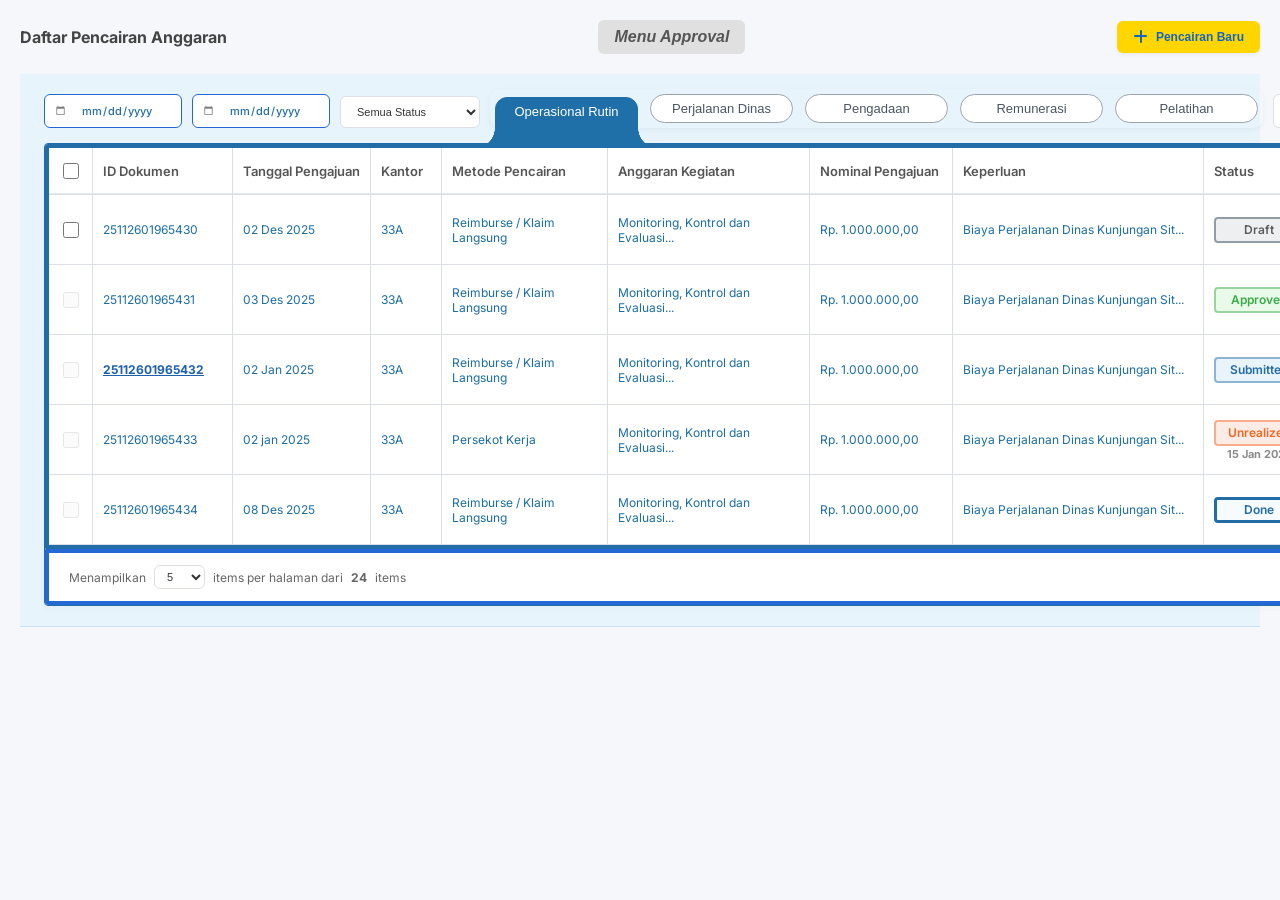
==== commit 1841c197: "perbaikan approval" ====
--- a/index.html
+++ b/index.html
@@ -16,8 +16,8 @@
         <!-- Header Section -->
         <div class="header-section">
             <h1 class="page-title">Daftar Pencairan Anggaran</h1>
-                        <button type="button" id="btnKembali" class="main-button secondary-btn" onclick="window.location.href='pages/grid-approval.html'">
-    <i class="fas fa-arrow-left" style="font-size: 16px;"></i>
+                        <button type="button" id="btnKembali" class="main-button secondary-btn" onclick="window.location.href='pages/approval/grid-approval.html'">
+    <i style="font-size: 16px;">Menu Approval</i>
 </button>
             <button type="button" id="btnPencairanBaru" class="main-button primary-btn">
                 <i class="fas fa-plus" style="font-size: 16px;"></i>
@@ -229,9 +229,9 @@
         // Function to handle card selection
         function selectPengajuan(type) {
             if (type === 'operasional') {
-                window.location.href = 'pages/form-operasional.html?type=operasional';
+                window.location.href = 'pages/pencairan/form-operasional.html?type=operasional';
             } else if (type === 'perjalanan') {
-                window.location.href = 'pages/form-operasional.html?type=perjalanan_dinas';
+                window.location.href = 'pages/pencairan/form-perjalanan.html?type=perjalanan_dinas';
             } else {
                 document.getElementById('pengajuanModal').classList.add('hidden');
             }
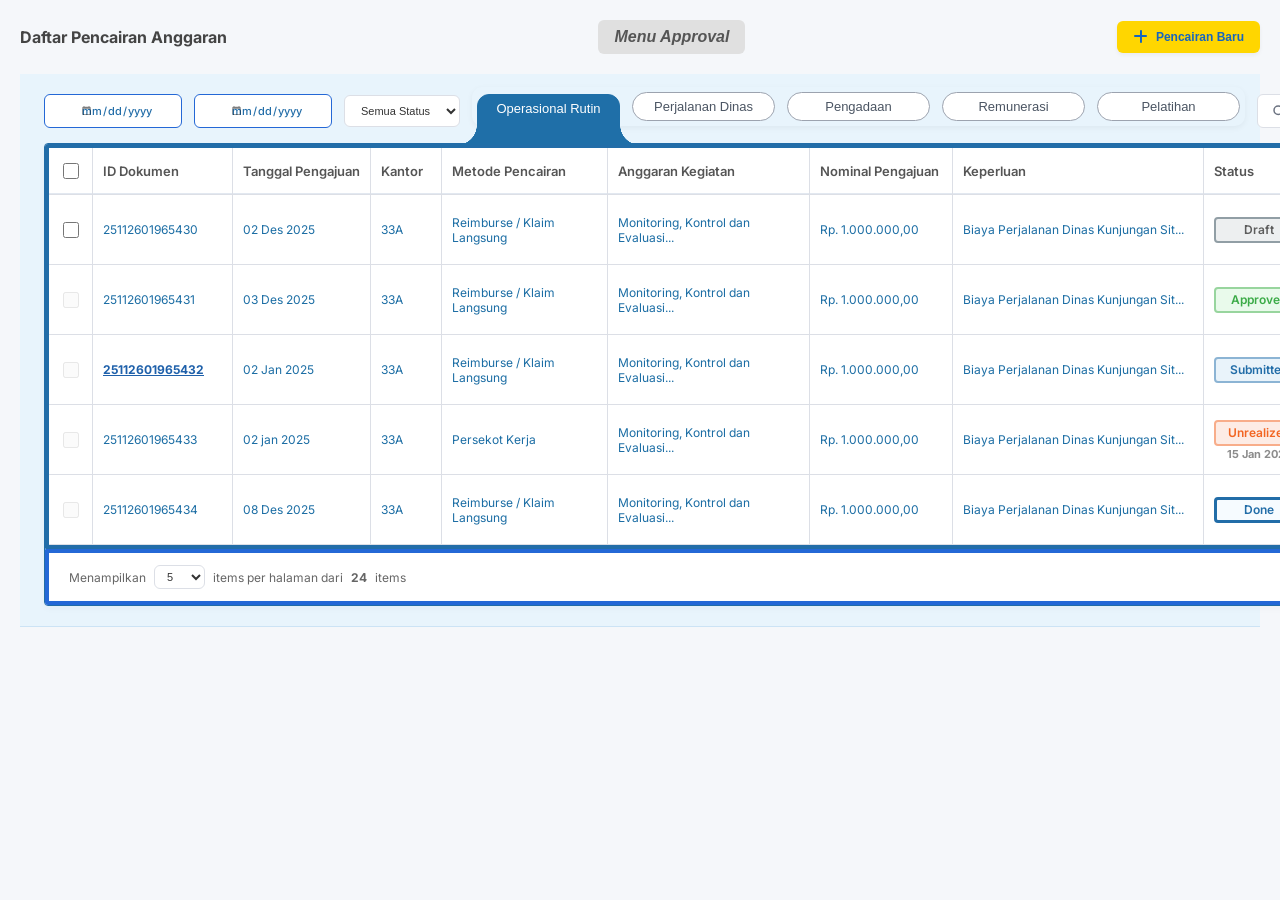
==== commit 66e14e20: "menambahkan style pada pertanggungjawaban persekot" ====
--- a/index.html
+++ b/index.html
@@ -5,7 +5,6 @@
     <meta charset="UTF-8">
     <meta name="viewport" content="width=device-width, initial-scale=1.0">
     <title>Daftar Pencairan Anggaran</title>
-    <!-- Assuming FontAwesome for icons as in your reference -->
     <link rel="stylesheet" href="https://cdnjs.cloudflare.com/ajax/libs/font-awesome/6.4.0/css/all.min.css">
     <link rel="stylesheet" href="css/style.css">
     <link rel="stylesheet" href="css/style-popup.css">
@@ -13,22 +12,20 @@
 
 <body>
     <main class="main-content" id="main-menu-grid">
-        <!-- Header Section -->
         <div class="header-section">
             <h1 class="page-title">Daftar Pencairan Anggaran</h1>
-                        <button type="button" id="btnKembali" class="main-button secondary-btn" onclick="window.location.href='pages/approval/grid-approval.html'">
-    <i style="font-size: 16px;">Menu Approval</i>
-</button>
+            <button type="button" id="btnKembali" class="main-button secondary-btn"
+                onclick="window.location.href='pages/approval/grid-approval.html'">
+                <i style="font-size: 16px;">Menu Approval</i>
+            </button>
             <button type="button" id="btnPencairanBaru" class="main-button primary-btn">
                 <i class="fas fa-plus" style="font-size: 16px;"></i>
                 <span>Pencairan Baru</span>
             </button>
         </div>
         <div class="page-banner">
-            <!-- Filter & Navigation Section -->
             <div class="filter-bar">
                 <div class="filter-group">
-                    <!-- Format must be YYYY-MM-DD for the value to render on page load -->
                     <input id="start-date" class="base-textbox" type="date">
                     <input id="end-date" class="base-textbox" type="date">
                     <select id="filter-status" class="base-dropbox status-select">
@@ -55,7 +52,6 @@
                     </div>
                 </div>
 
-                <!-- Data Table -->
                 <div class="base-card table-container">
                     <table class="data-table">
                         <thead>
@@ -77,7 +73,6 @@
                             <!-- Baris data di-render dinamis oleh script.js -->
                         </tbody>
                     </table>
-                    <!-- Pagination -->
                     <div class="table-footer outline">
                         <div class="pagination-info">
                             Menampilkan
@@ -102,12 +97,9 @@
             </div>
     </main>
 
-    <!-- Modal Overlay -->
     <div id="pengajuanModal" class="modal-overlay hidden">
-        <!-- Modal Content -->
         <div class="modal-content">
 
-            <!-- Header -->
             <div class="modal-header">
                 <div class="header-text">
                     <h2>Pengajuan</h2>
@@ -118,10 +110,8 @@
                 </button>
             </div>
 
-            <!-- Cards Container -->
             <div class="modal-cards-container">
 
-                <!-- Card 1 -->
                 <div class="pengajuan-card" onclick="selectPengajuan('operasional')">
                     <div class="card-icon">
                         <i class="far fa-building" style="font-size: 40px;"></i>
@@ -133,7 +123,6 @@
                     <div class="card-action">Pilih <i class="fas fa-chevron-right"></i></div>
                 </div>
 
-                <!-- Card 2 -->
                 <div class="pengajuan-card" onclick="selectPengajuan('perjalanan')">
                     <div class="card-icon">
                         <i class="fas fa-suitcase" style="font-size: 40px;"></i>
@@ -144,7 +133,6 @@
                     <div class="card-action">Pilih <i class="fas fa-chevron-right"></i></div>
                 </div>
 
-                <!-- Card 3 -->
                 <div class="pengajuan-card" onclick="selectPengajuan('pengadaan')">
                     <div class="card-icon">
                         <i class="fas fa-handshake" style="font-size: 40px;"></i>
@@ -155,7 +143,6 @@
                     <div class="card-action">Pilih <i class="fas fa-chevron-right"></i></div>
                 </div>
 
-                <!-- Card 4 -->
                 <div class="pengajuan-card" onclick="selectPengajuan('remunerasi')">
                     <div class="card-icon">
                         <i class="fas fa-money-check-alt" style="font-size: 40px;"></i>
@@ -166,7 +153,6 @@
                     <div class="card-action">Pilih <i class="fas fa-chevron-right"></i></div>
                 </div>
 
-                <!-- Card 5 -->
                 <div class="pengajuan-card" onclick="selectPengajuan('pelatihan')">
                     <div class="card-icon">
                         <i class="fas fa-certificate" style="font-size: 40px;"></i>
@@ -179,7 +165,6 @@
 
             </div>
 
-            <!-- Footer Help Banner -->
             <div class="modal-help-banner">
                 <div class="help-info">
                     <i class="fas fa-info-circle info-icon"></i>
@@ -199,26 +184,22 @@
 
     <script>
         document.addEventListener('DOMContentLoaded', function () {
-            // Select elements
-            const triggerBtn = document.getElementById('btnPencairanBaru'); // Add this ID to your button
+            const triggerBtn = document.getElementById('btnPencairanBaru');
             const modal = document.getElementById('pengajuanModal');
             const closeBtn = document.getElementById('closeModalBtn');
 
-            // Open modal
             if (triggerBtn) {
                 triggerBtn.addEventListener('click', function () {
                     modal.classList.remove('hidden');
                 });
             }
 
-            // Close modal via X button
             if (closeBtn) {
                 closeBtn.addEventListener('click', function () {
                     modal.classList.add('hidden');
                 });
             }
 
-            // Close modal when clicking outside the content box
             window.addEventListener('click', function (event) {
                 if (event.target === modal) {
                     modal.classList.add('hidden');
@@ -226,7 +207,6 @@
             });
         });
 
-        // Function to handle card selection
         function selectPengajuan(type) {
             if (type === 'operasional') {
                 window.location.href = 'pages/pencairan/form-operasional.html?type=operasional';
--- a/css/style.css
+++ b/css/style.css
@@ -1,4 +1,3 @@
-/* Import a clean modern font to match Figma */
 @import url("https://fonts.googleapis.com/css2?family=Inter:wght@400;500;600;700&display=swap");
 
 :root {
@@ -13,7 +12,16 @@
   --bg-white: #ffffff;
   --font-family: "Inter", sans-serif;
 }
-
+#main-menu-grid .filter-group {
+  display: flex;
+  align-items: center;
+  gap: 12px;
+  width: 100%;
+}
+
+#main-menu-grid .filter-group .search-group {
+  margin-left: auto;
+}
 body {
   margin: 0;
   padding: 20px;
@@ -287,39 +295,39 @@
 }
 
 .badge-draft {
-  background-color: #EDEFF0;
-  color: #5D5D5D;
-  border: 2px solid #919EA5;
+  background-color: #edeff0;
+  color: #5d5d5d;
+  border: 2px solid #919ea5;
 }
 
 .badge-approved {
-  background-color: #E9FAEB;
-  color: #3BAB47;
-  border: 2px solid #98D59E;
+  background-color: #e9faeb;
+  color: #3bab47;
+  border: 2px solid #98d59e;
 }
 
 .badge-revise {
-  background-color: #FDECE5;
-  color: #F26522;
-  border: 2px solid #F8AD8A;
+  background-color: #fdece5;
+  color: #f26522;
+  border: 2px solid #f8ad8a;
 }
 
 .badge-unrealized {
-  background-color: #FDECE5;
-  color: #F26522;
-  border: 2px solid #F8AD8A;
+  background-color: #fdece5;
+  color: #f26522;
+  border: 2px solid #f8ad8a;
 }
 
 .badge-done {
-  background-color: #F6FBFF;
-  color: #226DA8;
-  border: 3px solid #226DA8;
+  background-color: #f6fbff;
+  color: #226da8;
+  border: 3px solid #226da8;
 }
 
 .badge-submitted {
-  background-color: #E9F3FA;
-  color: #226DA8;
-  border: 2px solid #8CB4D4;
+  background-color: #e9f3fa;
+  color: #226da8;
+  border: 2px solid #8cb4d4;
 }
 
 .status-container {
@@ -376,7 +384,6 @@
   color: #333;
 }
 
-/* Pagination Footer */
 .table-footer {
   display: flex;
   justify-content: space-between;
@@ -431,43 +438,38 @@
 }
 
 .page-btn.active-page {
-  background-color: #226DA8;
+  background-color: #226da8;
   color: var(--bg-white);
   font-weight: bold;
 }
 
 .page-text {
-  color: #226DA8;
+  color: #226da8;
   margin: 0 8px;
   font-weight: 500;
 }
 
-/* Date Input Specific Styling */
 input[type="date"].base-textbox {
   font-family: var(--font-family);
-  color: #226DA8;
+  color: #226da8;
   font-weight: 500;
   cursor: pointer;
 
   position: relative;
   padding-left: 36px !important;
   padding-right: 12px;
-  /*border*/
   border: 1px solid var(--primary-blue);
   border-radius: 6px;
   outline: none;
 }
 
-/* Optional: Placeholder/empty text color */
 input[type="date"].base-textbox:invalid {
   color: var(--text-muted);
 }
 
-/* Paksa ikon kalender ke pojok kiri */
 input[type="date"].base-textbox::-webkit-calendar-picker-indicator {
   position: absolute;
-  color: var(--primary-blue); /* Warna ikon kalender */
-  left: 10px;
+  color: var(--primary-blue);
   top: 50%;
   transform: translateY(-50%);
   margin: 0;
@@ -482,7 +484,7 @@
 }
 
 .page-banner {
-  background-color: #e8f4fc; /* Warna biru muda solid */
+  background-color: #e8f4fc;
   border-bottom: 1px solid #cce3f5;
   padding: 20px 24px;
   color: #1b6da4;
@@ -529,7 +531,6 @@
   pointer-events: none;
 }
 
-/* Menu Dropdown */
 .options-list {
   display: none;
   position: absolute;
@@ -566,7 +567,6 @@
   background-color: #eaf4fb;
 }
 
-/* Tampilkan saat hover */
 .custom-select-wrapper:hover .options-list {
   display: block;
 }
--- a/css/style-popup.css
+++ b/css/style-popup.css
@@ -199,7 +199,6 @@
   color: #fff;
 }
 
-/* Responsive adjustments */
 @media (max-width: 1024px) {
   .modal-cards-container {
     grid-template-columns: repeat(3, 1fr);
@@ -266,7 +265,7 @@
 }
 
 .header-center {
-  background-color: #E9F3FA;
+  background-color: #e9f3fa;
   border-radius: 32px;
   padding: 16px 24px;
   display: flex;
@@ -330,7 +329,7 @@
 }
 
 .step.active .circle {
-  background-color: #226DA8;
+  background-color: #226da8;
 }
 
 .step.step-completed .circle {
@@ -364,7 +363,7 @@
 }
 
 .step.active .label {
-  color: #226DA8;
+  color: #226da8;
   font-weight: 600;
 }
 
@@ -516,7 +515,7 @@
 }
 
 .summary-box {
-  background-color: #F0F9FF;
+  background-color: #f0f9ff;
   border-radius: 6px;
   padding: 12px;
 }
@@ -768,8 +767,8 @@
 }
 
 .radio-card.selected {
-  background-color: #226DA8;
-  border-color: #226DA8;
+  background-color: #226da8;
+  border-color: #226da8;
 }
 .radio-card.selected strong,
 .radio-card.selected span {
@@ -857,11 +856,11 @@
 
 .outline-blue {
   background-color: transparent;
-  border: 1px solid #226DA8;
-  color: #226DA8;
+  border: 1px solid #226da8;
+  color: #226da8;
 }
 .outline-blue:hover {
-  background-color: #226DA8;
+  background-color: #226da8;
   color: #ffffff;
 }
 
@@ -1046,10 +1045,7 @@
   justify-content: center;
   max-height: 470px;
   /* padding: 8px; */
-
-  /* other option */
-  
-  background: #FFFFFF;
+  background: #ffffff;
   border: 8px solid #f0f9ff;
 }
 
@@ -1291,7 +1287,7 @@
 }
 
 .step3-summary-card {
-  background-color: #F0F9FF;
+  background-color: #f0f9ff;
   border-radius: 6px;
   padding: 10px 11px;
   display: flex;
@@ -1307,6 +1303,55 @@
   font-size: 10px;
   color: #333;
   font-weight: 700;
+}
+.skema-info-fields {
+  margin: 10px 0 12px;
+  display: flex;
+  flex-direction: column;
+  gap: 8px;
+}
+
+.skema-field {
+  display: flex;
+  flex-direction: column;
+  gap: 4px;
+}
+
+.skema-field-label {
+  font-size: 10px;
+  font-weight: 600;
+  color: #333333;
+  line-height: 1.3;
+}
+
+.skema-field-box {
+  display: flex;
+  align-items: center;
+  background-color: #ffffff;
+  border: 1px solid #dcdfe6;
+  border-radius: 6px;
+  min-height: 28px;
+  overflow: hidden;
+}
+
+.skema-field-prefix {
+  align-self: stretch;
+  display: flex;
+  align-items: center;
+  padding: 0 10px;
+  font-size: 10px;
+  color: #666666;
+  background-color: #f8f9fa;
+  border-right: 1px solid #dcdfe6;
+}
+
+.skema-field-val {
+  flex: 1;
+  padding: 6px 10px;
+  font-size: 10px;
+  font-weight: 400;
+  color: #1565c0;
+  line-height: 1.3;
 }
 
 .skema-selected-box {
@@ -2057,7 +2102,6 @@
   background-color: #155393;
 }
 
-/* STEP 3 POPULATED STATES */
 .s4-pop-left-list {
   display: flex;
   flex-direction: column;
@@ -2145,11 +2189,11 @@
 }
 
 .sdh-banner-card.theme-badan-usaha {
-  background-color: #E7EBF0;
+  background-color: #e7ebf0;
 }
 
 .sdh-banner-card.theme-perorangan {
-  background-color: #FFF1DD;
+  background-color: #fff1dd;
 }
 
 .sdh-title-group h3 {
@@ -2331,10 +2375,9 @@
   font-size: 9px;
 }
 
-/* kuitansi Area */
 .s4-kuitansi-area {
   flex-grow: 1;
-  background-color: #FFFFFF;
+  background-color: #ffffff;
   padding: 10px 16px;
   display: flex;
   flex-direction: column;
@@ -2367,23 +2410,38 @@
   flex-direction: column;
   gap: 6px;
   height: 100%;
-  background-color: #F0F9FF;
+  background-color: #f0f9ff;
   padding: 8px;
   border-radius: 6px;
 }
 
-.kw-table-columns-header{
-  position: sticky; top: 0; z-index: 10; display: flex; 
-  align-items: center; gap: 12px; padding: 4px; 
-  background-color: #ffffff; border-radius: 8px; 
-  font-size: 10px; color: #788591; font-weight: 400;
-  margin-right: 40px; box-shadow: 0 2px 4px rgba(0,0,0,0.04);
-}
-.biaya-global-header{
-  flex-shrink: 0; display: flex; align-items: center; 
-  justify-content: space-between; padding: 4px; 
-  background-color: #ffffff; border-radius: 8px; 
-  font-size: 10px; color: #788591; font-weight: 400;
+.kw-table-columns-header {
+  position: sticky;
+  top: 0;
+  z-index: 10;
+  display: flex;
+  align-items: center;
+  gap: 12px;
+  padding: 4px;
+  background-color: #ffffff;
+  border-radius: 8px;
+  font-size: 10px;
+  color: #788591;
+  font-weight: 400;
+  margin-right: 40px;
+  box-shadow: 0 2px 4px rgba(0, 0, 0, 0.04);
+}
+.biaya-global-header {
+  flex-shrink: 0;
+  display: flex;
+  align-items: center;
+  justify-content: space-between;
+  padding: 4px;
+  background-color: #ffffff;
+  border-radius: 8px;
+  font-size: 10px;
+  color: #788591;
+  font-weight: 400;
 }
 .kw-list#kuitansi-list-container {
   overflow-y: auto !important;
@@ -2501,7 +2559,7 @@
 }
 
 .s4-pop-item.theme-peach {
-  background-color: #FFF1DD;
+  background-color: #fff1dd;
   border: 4px solid #ffff;
   border-radius: 12px;
   overflow: hidden;
@@ -3075,8 +3133,11 @@
   color: #1e293b;
 }
 .kw-badge-count {
-  color: #226DA8; font-weight: 600; padding: 4px 10px; border-radius: 8px;
-  background-color: #FFFFFF;
+  color: #226da8;
+  font-weight: 600;
+  padding: 4px 10px;
+  border-radius: 8px;
+  background-color: #ffffff;
 }
 .kw-total {
   margin: 0;
@@ -3085,8 +3146,8 @@
   color: #1e293b;
 }
 
-.kw-header-wrapper{
-  background-color: #F0F9FF;
+.kw-header-wrapper {
+  background-color: #f0f9ff;
 }
 
 .kw-select-kategori {
@@ -3112,8 +3173,8 @@
   display: inline-flex;
   align-items: center;
   gap: 5px;
-  background: #FFFFFF;
-  color: #226DA8;
+  background: #ffffff;
+  color: #226da8;
   font-size: 10px;
   font-weight: 600;
   cursor: pointer;
@@ -3126,7 +3187,6 @@
   background-color: #f0f9ff;
 }
 
-/* Card Dialog Modal Tax */
 .modal-card-tax {
   background: #ffffff;
   width: 90%;
@@ -3315,7 +3375,6 @@
   background: #0369a1;
 }
 
-/* Card Container PPN */
 .modal-card-ppn {
   background: #ffffff;
   width: 92%;
@@ -3569,7 +3628,6 @@
   background-color: #0369a1;
 }
 
-/* S3 Layout */
 .s3-step-wrapper {
   display: flex;
   flex-direction: column;
@@ -4761,44 +4819,40 @@
   word-break: break-word;
 }
 
-.header-left-slot{
+.header-left-slot {
   background-color: #ffffff;
 }
-/* Card Container: dipangkas menjadi 3/4 ukuran sebelumnya */
 .detil-perjalanan-card {
   display: none;
-  background-color: #F0F9FF;
-  border-radius: 6px;
-  padding: 6px 10px; /* Diperkecil dari 8px 14px */
+  background-color: #f0f9ff;
+  border-radius: 6px;
+  padding: 6px 10px;
   margin-bottom: 6px;
   /* border: 1px solid #d0e7f7; */
 }
 
-/* Judul Card */
 .detil-perjalanan-title {
   font-weight: 700;
-  font-size: 10.5px; /* Diperkecil dari 12px */
+  font-size: 10.5px;
   color: #2d3748;
-  margin-bottom: 4px; /* Diperkecil dari 6px */
-}
-
-/* Body / Container Kolom */
+  margin-bottom: 4px;
+}
+
 .detil-perjalanan-body {
   display: flex;
   align-items: center;
   justify-content: space-between;
   flex-wrap: wrap;
   gap: 40px;
-  font-size: 9.5px; /* Diperkecil dari 11px*/
+  font-size: 9.5px;
   max-width: 800px;
   color: #4a5568;
 }
 
-/* Kolom & Baris */
 .detil-perjalanan-col {
   display: flex;
   flex-direction: column;
-  gap: 2.5px; /* Diperkecil dari 4px */
+  gap: 2.5px;
 }
 
 .detil-col-gap {
@@ -4812,7 +4866,6 @@
   line-height: 1.1;
 }
 
-/* Label & Value */
 .detil-label {
   color: #718096;
   width: 75px;
@@ -4840,7 +4893,6 @@
   font-size: 9.5px;
 }
 
-/* Badge Transportasi */
 .transport-badge {
   display: inline-flex;
   align-items: center;
@@ -4848,7 +4900,7 @@
   background-color: #ffffff;
   border: 1px solid #1d6fbf;
   color: #1d6fbf;
-  padding: 3px 6px; /* Diperkecil dari 2px 8px */
+  padding: 3px 6px;
   border-radius: 5px;
   font-weight: 600;
   font-size: 9.5px;
@@ -4859,17 +4911,15 @@
   font-size: 8.5px;
 }
 
-/* Box Putih Tengah */
 .detil-box-white {
   background-color: #ffffff;
   border-radius: 5px;
-  padding: 3px 9px; /* Diperkecil dari 4px 12px */
+  padding: 3px 9px;
   display: flex;
   /* align-items: center; */
   gap: 12px;
 }
 
-/* Highlight Box Durasi Tengah */
 .detil-highlight-box {
   text-align: center;
   padding: 0 2px;
@@ -4877,13 +4927,59 @@
 
 .highlight-label {
   color: #718096;
-  font-size: 8px; /* Diperkecil dari 9.5px */
+  font-size: 8px;
   margin-bottom: 5px;
 }
 
 .highlight-val {
-  font-size: 11.5px; /* Diperkecil dari 14px */
+  font-size: 11.5px;
   font-weight: 700;
   color: #1a202c;
   line-height: 1;
-}+}
+#filePreviewModal .file-grid-2col {
+  gap: 8px;
+}
+
+#filePreviewModal .step3-file-card-submit {
+  gap: 6px;
+  padding: 8px 10px;
+}
+
+.fc-title-submit {
+  font-size: 10px;
+  font-weight: 600;
+  color: #333;
+  white-space: nowrap;
+  overflow: hidden;
+  text-overflow: ellipsis;
+}
+
+.fc-size-submit {
+  font-size: 8px;
+  color: #888;
+  white-space: nowrap;
+}
+
+.s4-fc-tags-submit {
+  display: flex;
+  flex-direction: column;
+  align-items: flex-start;
+  gap: 2px;
+  overflow: hidden;
+}
+
+.step3-file-card-submit.card-warning-submit {
+  border-color: #f5c69b;
+  background-color: #fffcf8;
+}
+
+.s4-fc-warning-submit {
+  font-size: 8px;
+  color: #ff4d4f;
+  display: flex;
+  align-items: center;
+  gap: 3px;
+  font-weight: 600;
+}
+
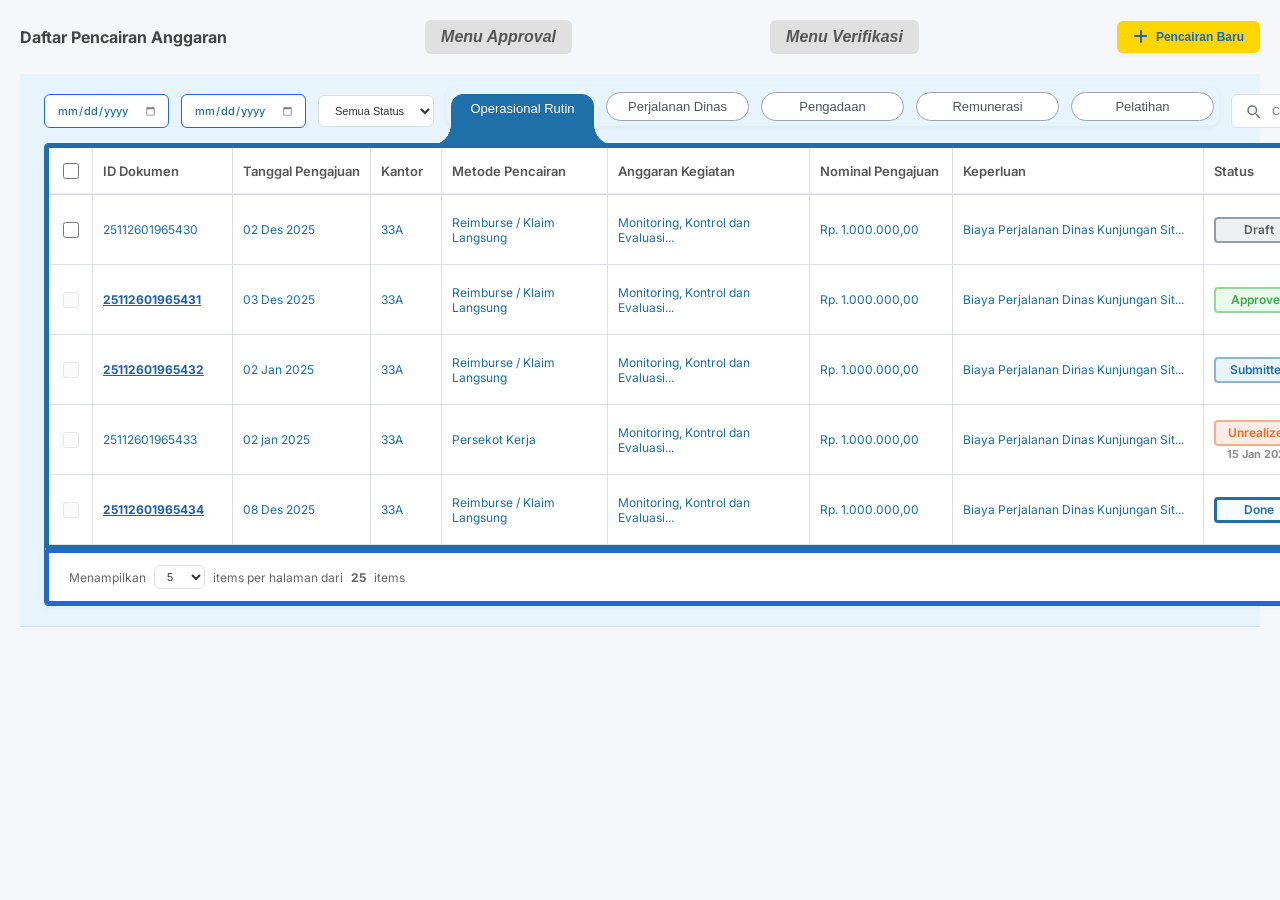
==== commit 18fc5125: "memisahkan menu verifikasi" ====
--- a/index.html
+++ b/index.html
@@ -17,6 +17,10 @@
             <button type="button" id="btnKembali" class="main-button secondary-btn"
                 onclick="window.location.href='pages/approval/grid-approval.html'">
                 <i style="font-size: 16px;">Menu Approval</i>
+            </button>
+                        <button type="button" id="btnKembali" class="main-button secondary-btn"
+                onclick="window.location.href='pages/verifikasi/grid-verifikasi.html'">
+                <i style="font-size: 16px;">Menu Verifikasi</i>
             </button>
             <button type="button" id="btnPencairanBaru" class="main-button primary-btn">
                 <i class="fas fa-plus" style="font-size: 16px;"></i>
@@ -211,8 +215,8 @@
             if (type === 'operasional') {
                 window.location.href = 'pages/pencairan/form-operasional.html?type=operasional';
             } else if (type === 'perjalanan') {
-                window.location.href = 'pages/pencairan/form-perjalanan.html?type=perjalanan_dinas';
-            } else {
+    window.location.href = 'pages/pencairan/form-operasional.html?type=perjalanan_dinas';
+} else {
                 document.getElementById('pengajuanModal').classList.add('hidden');
             }
         }
--- a/css/style.css
+++ b/css/style.css
@@ -454,10 +454,7 @@
   color: #226da8;
   font-weight: 500;
   cursor: pointer;
-
-  position: relative;
-  padding-left: 36px !important;
-  padding-right: 12px;
+  padding: 8px 12px; /* Kembalikan padding normal */
   border: 1px solid var(--primary-blue);
   border-radius: 6px;
   outline: none;
@@ -468,10 +465,8 @@
 }
 
 input[type="date"].base-textbox::-webkit-calendar-picker-indicator {
-  position: absolute;
+  /* Hapus position: absolute, top, dan transform */
   color: var(--primary-blue);
-  top: 50%;
-  transform: translateY(-50%);
   margin: 0;
   padding: 0;
   cursor: pointer;
--- a/css/style-popup.css
+++ b/css/style-popup.css
@@ -4981,5 +4981,4 @@
   align-items: center;
   gap: 3px;
   font-weight: 600;
-}
-
+}
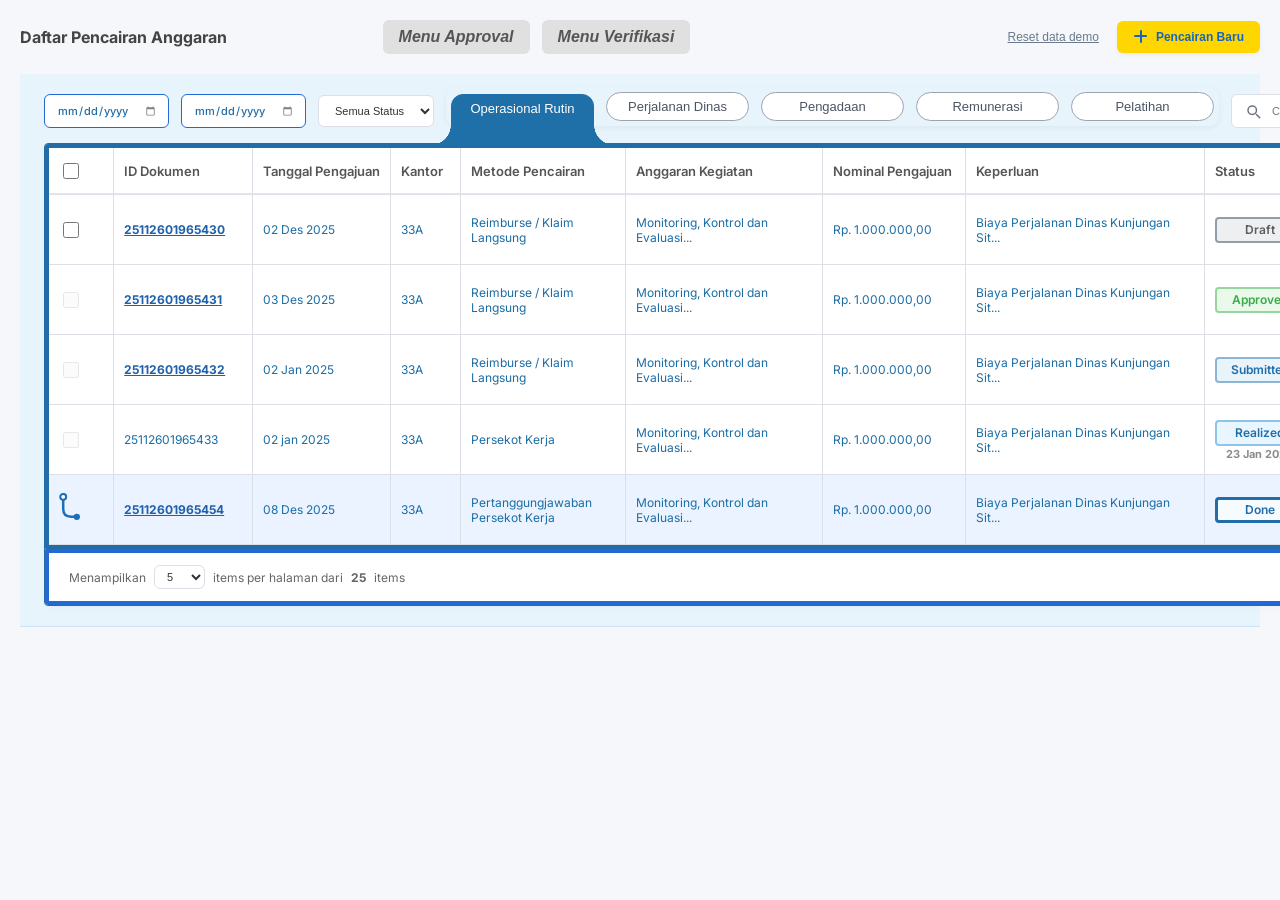
==== commit 61ad178c: "operasional umum, perjalanan dinas, dan pengadaan card" ====
--- a/index.html
+++ b/index.html
@@ -8,6 +8,7 @@
     <link rel="stylesheet" href="https://cdnjs.cloudflare.com/ajax/libs/font-awesome/6.4.0/css/all.min.css">
     <link rel="stylesheet" href="css/style.css">
     <link rel="stylesheet" href="css/style-popup.css">
+    <link rel="stylesheet" href="css/app.css">
 </head>
 
 <body>
@@ -18,10 +19,11 @@
                 onclick="window.location.href='pages/approval/grid-approval.html'">
                 <i style="font-size: 16px;">Menu Approval</i>
             </button>
-                        <button type="button" id="btnKembali" class="main-button secondary-btn"
+                        <button type="button" id="btnMenuVerifikasi" class="main-button secondary-btn"
                 onclick="window.location.href='pages/verifikasi/grid-verifikasi.html'">
                 <i style="font-size: 16px;">Menu Verifikasi</i>
             </button>
+            <button type="button" class="btn-reset-data" onclick="resetDataDemo()" title="Kembalikan data contoh">Reset data demo</button>
             <button type="button" id="btnPencairanBaru" class="main-button primary-btn">
                 <i class="fas fa-plus" style="font-size: 16px;"></i>
                 <span>Pencairan Baru</span>
@@ -39,6 +41,7 @@
                         <option value="approved">Approved</option>
                         <option value="revise">Revisi</option>
                         <option value="unrealized">Unrealized</option>
+                        <option value="realized">Realized</option>
                         <option value="done">Selesai</option>
                     </select>
                     <div class="banner">
@@ -194,6 +197,7 @@
 
             if (triggerBtn) {
                 triggerBtn.addEventListener('click', function () {
+                    if (triggerBtn.classList.contains('danger-btn')) return; // mode Hapus (n)
                     modal.classList.remove('hidden');
                 });
             }
@@ -216,13 +220,19 @@
                 window.location.href = 'pages/pencairan/form-operasional.html?type=operasional';
             } else if (type === 'perjalanan') {
     window.location.href = 'pages/pencairan/form-operasional.html?type=perjalanan_dinas';
-} else {
+} else if (type === 'pengadaan') {
+                window.location.href = 'pages/pencairan/form-operasional.html?type=pengadaan';
+            } else {
                 document.getElementById('pengajuanModal').classList.add('hidden');
             }
         }
     </script>
+    <script src="js/script-dataGridPengajuan.js"></script>
+    <script src="js/script-dataForm.js"></script>
+    <script src="js/store.js"></script>
+    <script src="js/lib/sweetalert2.all.min.js"></script>
+    <script src="js/ui.js"></script>
     <script src="js/script-grid.js"></script>
-    <script src="js/script-dataGridPengajuan.js"></script>
 </body>
 
 </html>
--- a/css/app.css
+++ b/css/app.css
@@ -0,0 +1,371 @@
+/* ==========================================================================
+   TAMBAHAN: grup persekot, menu aksi, toast, review dinamis, upload dokumen
+   Muat SETELAH style.css, style-popup.css, style-submit.css
+   ========================================================================== */
+
+   /* Menu Approval & Menu Verifikasi di tengah header */
+.header-section #btnKembali        { margin-left: auto; }
+.header-section #btnMenuVerifikasi { margin-left: 12px; margin-right: auto; }
+
+/* ---------- Toast ---------- */
+.app-toast { position: fixed; top: 18px; left: 50%; transform: translate(-50%, -20px); opacity: 0; pointer-events: none;
+  z-index: 99999; padding: 10px 18px; border-radius: 8px; font-size: 13px; font-weight: 600; color: #fff;
+  background: #1f6fa8; box-shadow: 0 6px 20px rgba(0,0,0,.18); transition: all .25s; max-width: 80vw; }
+.app-toast.show { opacity: 1; transform: translate(-50%, 0); }
+.app-toast.err { background: #d93025; }
+.app-toast.ok { background: #2e9d4a; }
+
+/* ---------- Grid: grup Persekot + Pertanggungjawaban ---------- */
+.badge-realized { background-color: #eaf6ff; color: #1f6fa8; border: 2px solid #8cc4ea; }
+/* induk biasa; anak (pertanggungjawaban) berlatar biru muda + ikon cabang */
+.data-table tbody tr.grp-mid td, .data-table tbody tr.grp-bottom td { background: #eaf3ff; }
+.data-table tbody tr.grp-mid:hover td, .data-table tbody tr.grp-bottom:hover td { background: #dcebff; }
+.id-cell { display: inline-flex; align-items: center; gap: 4px; }
+.grp-branch { flex: 0 0 auto; margin: -6px 0 -6px -2px; }
+.lampiran { color: #475569; white-space: nowrap; }
+.tgl-persekot { display: block; font-size: 10px; color: #8c8c8c; font-weight: 700; margin-top: 3px; text-align: center; white-space: nowrap; }
+
+/* ---------- Grid: menu aksi ---------- */
+.action-menu { position: absolute; z-index: 9999; min-width: 190px; background: #fff; border: 1px solid #d9e2ec;
+  border-radius: 8px; box-shadow: 0 8px 24px rgba(15,40,70,.18); padding: 6px; font-size: 13px; }
+.action-menu button { display: flex; width: 100%; align-items: center; gap: 8px; text-align: left; border: 0; background: none;
+  padding: 8px 10px; border-radius: 6px; cursor: pointer; color: #26323f; font: inherit; }
+.action-menu button:hover { background: #eef5fb; }
+.action-menu button.danger { color: #d93025; }
+.action-menu .am-empty { padding: 8px 10px; color: #94a3b8; }
+.btn-reset-data { margin-left: auto; margin-right: 12px; font-size: 12px; color: #6b7a8c; background: none; border: 0; cursor: pointer; text-decoration: underline; }
+
+/* ---------- Step 1 ---------- */
+.select-card.plain-card { cursor: pointer; }
+.select-card.plain-card.selected { border-color: #1f6fa8; background: #eef6fc; box-shadow: 0 0 0 2px rgba(31,111,168,.15); }
+.field-error { outline: 2px solid #ef4444 !important; }
+.val-msg { color: #d93025; font-size: 12px; margin-top: 4px; }
+
+/* ---------- Step 2: dokumen pendukung ---------- */
+.step3-file-card { cursor: pointer; }
+.step3-file-card.is-active { outline: 2px solid #1f6fa8; }
+.step3-file-card .doc-tag-btn { cursor: pointer; }
+.fc-empty { text-align: center; color: #94a3b8; padding: 28px 8px; grid-column: 1 / -1; font-size: 13px; }
+.mandatory-box li.ok { color: #2e9d4a; }
+.mandatory-box li.ok::marker { content: "✓ "; }
+.mandatory-box li.miss { color: #d93025; }
+.preview-image-container iframe, .preview-image-container embed { width: 100%; height: 100%; border: 0; min-height: 420px; }
+.preview-image-container .preview-empty { color: #94a3b8; text-align: center; padding: 40px 10px; }
+.checklist-container .custom-checkbox-row .doc-wajib { margin-left: 8px; font-size: 11px; color: #d93025; font-weight: 700; }
+
+/* ---------- Step 5: kosong ---------- */
+.s5-empty { text-align: center; color: #94a3b8; padding: 36px 10px; font-size: 13px; }
+.s5-list-row .person-card.bg-gray { background: #f1f3f5; }
+.info-desc.clamp { display: -webkit-box; -webkit-line-clamp: 3; -webkit-box-orient: vertical; overflow: hidden; }
+.s5-lihat { display: inline-flex; align-items: center; gap: 6px; color: #1f6fa8; font-size: 12px; cursor: pointer; background: none; border: 0; padding: 4px 0; }
+.s5-pager { display: flex; align-items: center; justify-content: space-between; gap: 12px; padding: 10px 4px 0; font-size: 12px; color: #667; }
+.s5-pager .pg { display: inline-flex; gap: 6px; align-items: center; }
+.s5-pager button { min-width: 28px; height: 28px; border: 1px solid #d3dce6; background: #fff; border-radius: 6px; cursor: pointer; }
+.s5-pager button.active-page { background: #1f6fa8; color: #fff; border-color: #1f6fa8; }
+.s5-pager button:disabled { opacity: .4; cursor: default; }
+
+/* ---------- warna kartu per tipe penerima (rincian biaya) ---------- */
+.s4-pop-item.tema-peg, .sdh-banner-card.tema-peg { background-color: #e6f4ea; }
+.s4-pop-item.tema-dew, .sdh-banner-card.tema-dew { background-color: #e5f0fd; }
+.s4-pop-item.tema-per, .sdh-banner-card.tema-per { background-color: #fff1dd; }
+.s4-pop-item.tema-bad, .sdh-banner-card.tema-bad { background-color: #e7ebf0; }
+.s4-pop-item[class*="tema-"] { border: 4px solid #fff; border-radius: 10px; overflow: hidden; }
+.s4-pop-item[class*="tema-"].active { border-color: #a0cfff; }
+.s4-pop-item[class*="tema-"] .s4-pop-title, .s4-pop-item[class*="tema-"] .s4-pop-meta strong { color: #4b5563; }
+
+/* ---------- SweetAlert2 ---------- */
+.swal2-popup { font-family: inherit; border-radius: 14px; }
+.swal2-popup:not(.swal2-toast) .swal2-title { font-size: 18px; color: #1e293b; }
+.swal2-popup:not(.swal2-toast) .swal2-html-container { font-size: 14px; color: #475569; }
+.swal2-popup.swal2-toast { padding: 8px 14px; width: auto; max-width: 360px; box-shadow: 0 6px 20px rgba(15,23,42,.18); }
+.swal2-popup.swal2-toast .swal2-title { font-size: 13px; margin: 0 8px; }
+.swal2-popup.swal2-toast .swal2-icon { width: 24px; height: 24px; min-width: 24px; margin: 0; }
+.swal2-popup.swal2-toast .swal2-icon .swal2-icon-content { font-size: 16px; }
+.swal2-container { z-index: 20000; }
+.swal-toast-app { font-size: 14px; }
+.swal2-textarea { font-family: inherit; font-size: 14px; margin: 12px 20px 0; }
+
+/* ---------- Detail Verifikasi ---------- */
+.s5-detail-card { margin-top: 12px; }
+.s5-detail-card h4 { margin-bottom: 8px; }
+.s5-detail-card .dv-row { display: flex; justify-content: space-between; align-items: flex-start; gap: 12px; margin-bottom: 6px; }
+.s5-detail-card .dv-row .s5-info-label { flex: 0 0 auto; }
+.s5-detail-card .dv-val { font-size: 11px; color: #1e293b; text-align: right; word-break: break-word; }
+
+/* ---------- Step 2: tata letak tetap ---------- */
+#step-2-wrapper .step3-middle-panel { overflow: hidden; display: flex; flex-direction: column; gap: 8px; min-height: 0; }
+#step-2-wrapper .file-grid-2col,
+#filePreviewModal .file-grid-2col {
+  grid-template-columns: repeat(2, minmax(0, 1fr));
+  grid-auto-rows: 66px;           /* semua kartu sama tinggi -> kiri/kanan rata */
+  gap: 6px;
+  align-content: start;
+}
+#step-2-wrapper .file-grid-2col {
+  flex: 1 1 auto; min-height: 0; padding: 4px !important;
+  max-height: calc(66px * 5 + 6px * 4 + 2px); /* maksimal 5 baris, selebihnya scroll di dalam */
+  overflow-y: auto;
+}
+#step-2-wrapper .step3-file-card,
+#filePreviewModal .step3-file-card-submit { height: 66px; box-sizing: border-box; overflow: hidden; }
+.step3-file-card .s4-fc-tags, .step3-file-card-submit .s4-fc-tags-submit { display: flex; flex-direction: row; flex-wrap: wrap; gap: 3px 4px; max-height: 34px; overflow: hidden; }
+.step3-file-card .fc-title { max-width: 100%; white-space: nowrap; overflow: hidden; text-overflow: ellipsis; }
+#step-2-wrapper .list-pagination { flex: 0 0 auto; }
+#step-2-wrapper .list-pagination .page-btn:disabled { opacity: .4; cursor: default; }
+#step-2-wrapper .mandatory-box { flex: 0 0 auto; }
+
+
+#step-2-wrapper .mandatory-box ul { display: grid; grid-template-columns: 1fr 1fr; gap: 0 12px; }
+
+
+
+
+/* pratinjau pdf tanpa toolbar */
+.pdf-pages { display: flex; flex-direction: column; align-items: center; gap: 10px; padding: 12px 0; width: 100%; }
+.pdf-page { background: #fff; box-shadow: 0 2px 10px rgba(0,0,0,.12); max-width: 100%; }
+.preview-image-container.is-pdf, .preview-image-container.is-merged { align-items: flex-start; justify-content: center; }
+.preview-image-container.is-merged { flex-direction: column; align-items: stretch; justify-content: flex-start !important; padding: 8px 12px; gap: 14px; overflow-y: auto; }
+.mp-sec { background: #fff; border: 1px solid #dcdfe6; border-radius: 8px; overflow: hidden; flex: 0 0 auto; }
+.mp-label { display: flex; align-items: center; gap: 8px; flex-wrap: wrap; padding: 8px 12px; background: #eef5fc; border-bottom: 1px solid #dcdfe6; font-size: 12px; color: #1e293b; position: sticky; top: 0; z-index: 2; }
+.mp-label .mp-tags { margin-left: auto; display: flex; gap: 4px; flex-wrap: wrap; }
+.mp-body { padding: 8px; display: flex; flex-direction: column; align-items: center; background: #f4f6f9; }
+.mp-body .pv-img { max-width: 100%; height: auto; }
+.preview-image-container .pv-img { max-width: 100%; height: auto; }
+.swal-pv { max-height: 75vh; overflow: auto; background: #f4f6f9; border-radius: 8px; }
+
+/* ---------- Kepemilikan anggaran: terpilih = border hijau, lainnya digelapkan ---------- */
+#step-1-wrapper .select-card.plain-card.selected { border: 2px solid #27a844; background: #f1f8f3; box-shadow: 0 0 0 3px rgba(39,168,68,.15); }
+#step-1-wrapper .card-grid-2:has(.plain-card.selected) .plain-card:not(.selected) { opacity: .5; filter: grayscale(.7) brightness(.92); }
+
+/* ---------- Step 2: panel biru muda + dropdown jenis dokumen ---------- */
+#step-2-wrapper .step3-middle-panel { background: #eef6fd; border: 1.5px dashed #b9d4f0; border-radius: 12px; padding: 10px; }
+#step-2-wrapper .step3-file-card { box-shadow: 0 1px 4px rgba(15,40,70,.12); border-color: #dbe7f3; }
+#step-2-wrapper .step3-file-card.card-warning { background: #fffbea; border-color: #f2c26b; }
+#step-2-wrapper .step3-file-card.is-active { outline: 2px solid #1f6fa8; }
+#step-2-wrapper .list-pagination { background: transparent; border: 0; }
+.jenis-box { position: relative; display: flex; flex-wrap: wrap; align-items: center; gap: 6px 10px; padding: 10px 12px; border-top: 1px solid #dcdfe6; background: #fff; }
+.jenis-box .jb-label { flex: 0 0 100%; font-size: 12px; color: #475569; }
+.jenis-box .jb-req { color: #d93025; }
+.jd-dd { position: relative; flex: 1 1 auto; min-width: 0; }
+.jd-btn { width: 100%; display: flex; justify-content: space-between; align-items: center; gap: 8px; padding: 8px 12px; background: #fff; border: 1px solid #cbd5e1; border-radius: 8px; font: inherit; font-size: 12px; color: #334155; cursor: pointer; box-shadow: 0 1px 3px rgba(15,40,70,.1); text-align: left; }
+.jd-btn .jd-text { overflow: hidden; text-overflow: ellipsis; white-space: nowrap; }
+.jd-btn.jd-kosong { border-color: #f2c26b; color: #b45309; }
+.jd-btn:disabled { opacity: .55; cursor: default; }
+.jd-btn i { color: #1f6fa8; }
+.jd-menu { position: absolute; left: 0; right: 0; bottom: calc(100% + 4px); z-index: 30; background: #fff; border: 1px solid #cbd5e1; border-radius: 10px; box-shadow: 0 10px 28px rgba(15,40,70,.2); padding: 6px; max-height: 260px; overflow-y: auto; }
+.jd-menu[hidden] { display: none; }
+.jd-opt { display: flex; align-items: center; gap: 8px; padding: 7px 8px; border-radius: 6px; cursor: pointer; font-size: 12px; color: #334155; }
+.jd-opt:hover { background: #eef5fb; }
+.jd-opt input { position: absolute; opacity: 0; pointer-events: none; }
+.jd-box { width: 16px; height: 16px; border: 1.5px solid #94a3b8; border-radius: 4px; display: inline-flex; align-items: center; justify-content: center; flex: 0 0 auto; color: transparent; font-size: 10px; }
+.jd-opt input:checked + .jd-box { background: #1f6fa8; border-color: #1f6fa8; color: #fff; }
+.jd-opt .doc-wajib { margin-left: 6px; font-style: normal; font-size: 10px; color: #d93025; }
+.jb-hapus { background: #e5195f; color: #fff; border: 0; border-radius: 8px; padding: 8px 18px; font: inherit; font-size: 12px; font-weight: 700; cursor: pointer; }
+.jb-hapus:disabled { opacity: .45; cursor: default; }
+
+/* ---------- Review: tabel rincian dirapikan (grid, kolom sejajar dengan header) ---------- */
+.detail-container .detail-header,
+.detail-container .detail-row {
+  display: grid;
+  grid-template-columns: minmax(0, 1.6fr) minmax(0, 1fr) minmax(0, 1fr) minmax(0, 1fr);
+  align-items: center;
+  padding: 0 10px;
+}
+.detail-container .detail-header { padding-top: 8px; padding-bottom: 4px; font-size: 10px; }
+.detail-container .detail-row { padding-top: 4px; padding-bottom: 4px; font-size: 11px; }
+.detail-container .detail-header > div,
+.detail-container .detail-row > div { padding-top: 0; flex: none; box-sizing: border-box; min-width: 0; }
+.detail-container .detail-header .col-name { padding-left: 12px; text-align: left; }
+.detail-container .detail-header .col-nominalHome,
+.detail-container .detail-header .col-pph,
+.detail-container .detail-header .col-transfer { text-align: center; }
+.detail-container .detail-row .sub-card { margin-left: 0; min-height: 36px; padding: 0 12px; }
+.detail-container .detail-row .col-nominalHome { min-height: 36px; padding: 0 12px; justify-content: flex-end; }
+.detail-container .col-pph,
+.detail-container .col-transfer { margin: 0 0 0 10px; text-align: center; }
+.detail-container .badge-pph,
+.detail-container .badge-transfer { min-height: 36px; padding: 0 10px; font-size: 11px; white-space: nowrap; }
+
+/* teks panjang tanpa spasi tidak boleh melebar ke kanan; "lihat selengkapnya" membuka ke bawah */
+.s5-left-panel, .s5-info-card { min-width: 0; }
+.s5-info-card .info-desc, .info-desc { overflow-wrap: anywhere; word-break: break-word; white-space: normal; max-width: 100%; }
+.s5-info-card .info-row-stacked { min-width: 0; overflow: hidden; }
+.sub-card, .col-name { overflow-wrap: anywhere; }
+
+/* warna baris review: pegawai hijau, dewan biru, perorangan oranye, badan abu-abu */
+.bg-orange { background-color: #fff1dd !important; }
+.bg-green-light { background-color: #e6f4ea !important; }
+.bg-blue-light { background-color: #e5f0fd !important; }
+.bg-gray { background-color: #e7ebf0 !important; }
+.pengadaan-grid { display: grid; grid-template-columns: repeat(3, minmax(0, 1fr)); gap: 10px 16px; }
+.pengadaan-grid .input-group { margin: 0; }
+.pengadaan-grid .input-with-prefix { display: flex; align-items: center; gap: 6px; }
+.pengadaan-grid .base-textbox { width: 100%; box-sizing: border-box; }
+.s5-detail-card .dv-extra[hidden] { display: none; }
+#step-1-wrapper.has-pengadaan { overflow-y: auto !important; }
+#step-1-wrapper.has-pengadaan .form-content-grid { flex: 0 0 auto; height: 440px; }
+.pengadaan-section { flex: 0 0 auto; background: #f0f9ff; border: 8px solid #fff; padding: 12px 14px; }
+.pengadaan-section h3 { margin: 0 0 10px; font-size: 12px; color: #334155; }
+.s5-detail-card .dv-val.dv-rp { white-space: nowrap; overflow-wrap: normal; word-break: normal; }
+
+/* ikon branch grup di kiri checkbox */
+.chk-cell { display: inline-flex; align-items: center; gap: 4px; white-space: nowrap; }
+.chk-cell { vertical-align: middle; }
+.chk-cell .grp-branch { margin: 0; display: block; align-self: center; }
+
+/* ===== v7 ===== */
+/* Step 2: panel kiri = ringkasan + area upload di bagian bawah; kartu dokumen tidak terpotong */
+#step-2-wrapper .step3-left-panel { display: flex; flex-direction: column; min-height: 0; overflow: hidden; }
+#step-2-wrapper .step3-left-panel > * { flex: 0 0 auto; }
+#step-2-wrapper .keperluan-text-box { max-height: 52px; overflow-y: auto; }
+#step-2-wrapper .step3-left-panel { gap: 8px; }
+#step-2-wrapper .step3-left-panel .section-block { margin: 0; }
+#step-2-wrapper #dropArea { flex: 1 1 auto; margin-top: auto; min-height: 92px !important; padding: 8px !important; box-sizing: border-box; overflow: hidden; display: flex; flex-direction: column; align-items: center; justify-content: center; }
+#step-2-wrapper #dropArea .upload-icon { font-size: 26px; margin-bottom: 4px; }
+#step-2-wrapper #dropArea h4 { margin: 0; font-size: 11px; }
+#step-2-wrapper #dropArea p { margin: 0 0 2px; font-size: 10px; }
+#step-2-wrapper .step3-file-card.is-active { outline: 0; box-shadow: 0 0 0 2px #1f6fa8; }
+#step-2-wrapper .step3-file-card { box-sizing: border-box; }
+.jd-opt .jd-box { border-radius: 50%; }
+.jd-opt input:checked + .jd-box { background: #1f6fa8; border-color: #1f6fa8; }
+
+/* Review: kartu Detail Verifikasi sama dengan Informasi Pengajuan; scroll hanya di panel kiri */
+.s5-detail-card { background: #fff !important; border: 1px solid #e1e8f0 !important; border-radius: 6.4px; padding: 12px !important; display: flex; flex-direction: column; gap: 9.6px; margin-top: 0 !important; box-shadow: none; }
+.s5-detail-card h4 { margin: 0 !important; font-size: 11.2px; color: #475569; font-weight: 600; }
+.s5-detail-card .dv-row { margin-bottom: 0 !important; }
+#step-5-wrapper .step4-main-grid { overflow: hidden; min-height: 0; grid-template-rows: minmax(0, 1fr); }
+#step-5-wrapper .s5-left-panel { overflow-y: auto; overflow-x: hidden; min-height: 0; padding-right: 4px; scrollbar-width: thin; }
+#step-5-wrapper .s5-left-panel > * { flex: 0 0 auto; }
+#step-5-wrapper .s5-verifikasi-card { max-height: none; overflow: visible; }
+#step-5-wrapper .s5-middle-panel { height: auto; align-self: center; }
+#step-5-wrapper .s5-right-panel { min-height: 0; height: 100%; }
+/* Step 1: pas tanpa scroll halaman */
+#step-1-wrapper .form-content-grid { padding: 6px 10px; }
+#step-1-wrapper .bottom-section { border-width: 4px; padding: 8px 10px; }
+.pengadaan-section .pg-note { margin: 0 0 8px; font-size: 11px; color: #1f6fa8; }
+.pengadaan-section.terkunci .base-textbox { background: #f1f5f9; color: #334155; cursor: not-allowed; }
+.pengadaan-section.terkunci .input-with-prefix .prefix { background: #e8eef5; }
+
+/* ===== popup rincian & dokumen (verifikasi / approval) ===== */
+.vw-list { overflow-y: auto; max-height: 360px; display: flex; flex-direction: column; gap: 10px; padding-right: 4px; }
+.vw-group { border: 1px solid #e1e8f0; border-radius: 8px; background: #fff; overflow: hidden; }
+.vw-ghead { display: flex; justify-content: space-between; padding: 8px 12px; background: #eef5fc; font-size: 12px; color: #1e293b; }
+.vw-row { display: grid; grid-template-columns: 2.2fr 1.2fr 1.2fr 1.2fr; gap: 8px; padding: 7px 12px; font-size: 12px; border-top: 1px solid #f1f5f9; align-items: center; }
+.vw-row .r { text-align: right; white-space: nowrap; }
+.vw-row .pph { color: #d93025; }
+.vw-row em { display: block; font-style: normal; font-size: 10px; color: #8c98a4; }
+.vw-th { background: #f8fafc; font-weight: 600; color: #475569; font-size: 11px; border-top: 0; }
+.vw-kw { border: 1px solid #e1e8f0; border-radius: 8px; background: #fff; }
+.vw-kw summary { display: grid; grid-template-columns: 2fr 1fr 1.4fr 1.2fr 1.2fr; gap: 8px; padding: 9px 12px; font-size: 12px; cursor: pointer; align-items: center; }
+.vw-kw summary .r { text-align: right; white-space: nowrap; }
+.vw-kw summary .pph { color: #d93025; }
+.vw-no { font-weight: 600; color: #1e293b; }
+.vw-subs { border-top: 1px solid #eef2f6; background: #fbfdff; }
+.vw-sub { grid-template-columns: 2.4fr 1.2fr .6fr 1.2fr; }
+.vw-kosong { padding: 14px; text-align: center; font-size: 12px; color: #94a3b8; }
+.vw-gabung-btn { margin-left: auto; margin-right: 10px; border: 1px solid #1f6fa8; color: #1f6fa8; background: #fff; border-radius: 6px; padding: 6px 12px; font-size: 12px; cursor: pointer; }
+.vw-gabung-btn.on, .vw-gabung-btn:hover { background: #1f6fa8; color: #fff; }
+#filePreviewModal .custom-modal-header { align-items: center; }
+#filePreviewModal .file-item-card { cursor: pointer; }
+#filePreviewModal .file-item-card.active-card { box-shadow: 0 0 0 2px #1f6fa8; }
+/* panel kanan review: daftar mengisi sisa tinggi, pager selalu terlihat */
+#step-5-wrapper .s5-right-panel { display: flex; flex-direction: column; }
+#step-5-wrapper .s5-right-content:not([style*="none"]) { display: flex !important; flex-direction: column; flex: 1 1 auto; min-height: 0; overflow-x: hidden; overflow-y: auto; scrollbar-width: thin; }
+#step-5-wrapper .s5-right-content .s5-list-container { flex: 1 1 0; min-height: 0; height: auto; }
+#step-5-wrapper .s5-right-content > .s5-pager { flex: 0 0 auto; }
+
+
+/* Aktivitas & Catatan: kartu Alur (kiri, sempit) dan Aktivitas (kanan, lebar) setinggi sama, scroll sendiri-sendiri */
+#s5-content-catatan .main-container { align-items: stretch; max-width: none; width: 100%; margin: 0; flex: 1 1 auto; min-height: 0; }
+#s5-content-catatan .s5-list-container { flex: 1 1 0; min-width: 0; width: auto; height: auto; padding: 0; background: transparent; box-shadow: none; overflow: visible; display: flex; flex-direction: column; min-height: 0; }
+#s5-content-catatan .s5-list-container > .sidebar { flex: 1 1 auto; }
+#s5-content-catatan .sidebar, #s5-content-catatan .content-panel { background: #fff; border-radius: 9.6px; box-shadow: 0 0.8px 2.4px rgba(0,0,0,.04); padding: 12px; display: flex; flex-direction: column; min-height: 0; box-sizing: border-box; }
+#s5-content-catatan .content-panel { flex: 4 1 0; min-width: 0; }
+#s5-content-catatan .sidebar-title, #s5-content-catatan .content-header { margin: 0 0 10px; min-height: 26px; display: flex; align-items: center; }
+#s5-content-catatan .content-header { justify-content: space-between; }
+#s5-content-catatan .sidebar-title, #s5-content-catatan .panel-title { font-size: 11px; }
+#s5-content-catatan .panel-subtitle { font-size: 8px; }
+#s5-content-catatan .flow-wrapper, #s5-content-catatan .activity-list { background: #edf4fa; border-radius: 8px; padding: 8px; flex: 1 1 0; min-height: 0; overflow-y: auto; overflow-x: hidden; scrollbar-width: thin; }
+#s5-content-catatan .activity-list { gap: 6.4px; }
+
+/* nominal ringkasan (Total Pengajuan / PPh / Transfer) hanya tampil di tab Ringkasan Umum */
+#step-5-wrapper.tab-lain .step4-summary-box { display: none; }
+
+#step-5-wrapper.tab-lain .action-group-box { display: none; }
+/* proporsi kolom 1 : 4 */
+#step-5-wrapper #s5-content-catatan .main-container .s5-list-container { flex: 1 1 0; min-width: 0; width: auto; }
+#step-5-wrapper #s5-content-catatan .main-container .content-panel { flex: 4 1 0; min-width: 0; }
+#step-5-wrapper #s5-content-catatan .main-container .s5-list-container.s5-aktivitas { flex: 3 1 0; }
+#step-5-wrapper #s5-content-catatan .s5-aktivitas > .content-panel { flex: 1 1 auto; }
+
+/* Step 2: hanya panel kiri yang boleh scroll */
+#step-2-wrapper .step3-left-panel { overflow-y: auto; overflow-x: hidden; scrollbar-width: thin; padding-right: 4px; }
+#step-2-wrapper .step3-left-panel #dropArea { flex: 0 0 auto; margin-top: 8px; min-height: 92px !important; }
+#filePreviewModal .step3-file-card-submit.is-active { box-shadow: 0 0 0 2px #1f6fa8; }
+
+/* ===== Review (ringkasan): tabel rincian bergaya referensi — baris putih tanpa bingkai, "Rp." kiri & angka kanan ===== */
+.detail-container .detail-row .sub-card,
+.detail-container .detail-row .col-nominalHome { border: 0 !important; background: #fff !important; min-height: 22px; box-shadow: none; }
+.detail-container .detail-row .sub-card { border-radius: 8px 0 0 8px !important; }
+.detail-container .detail-row .col-nominalHome { border-radius: 0 8px 8px 0 !important; }
+.detail-container .badge-pph,
+.detail-container .badge-transfer { min-height: 22px; justify-content: space-between; padding: 0 12px; font-size: 10.5px; }
+.detail-container .detail-row { padding-top: 3px; padding-bottom: 3px; }
+.detail-container .detail-header { font-size: 9.5px; }
+/* kartu total: hanya nominal, rata kanan */
+.s5-list-row .amount-card .amount-label { display: none; }
+.s5-list-row .amount-card .amount-value { font-size: 12px; font-weight: 600; }
+
+
+/* progress bar Dokumen Pendukung (review): isi mengikuti persen */
+.progress-wrapper .progress-track { flex: 1 1 auto; height: 6.4px; background: #dbe7f3; border-radius: 999px; overflow: hidden; }
+.progress-wrapper .progress-track .progress-bar-fill { flex: none; height: 100%; width: 0; transition: width .3s ease; }
+
+/* kartu total (kanan) 22px */
+.s5-list-row .amount-card { min-height: 22px !important; height: 22px; padding-top: 0; padding-bottom: 0; align-self: center; }
+.s5-list-row .amount-card .amount-value { line-height: 22px; }
+
+/* ===== Step 2: daftar dokumen 1 kolom — Jenis Dokumen | Ukuran | Feedback | Hapus (satu garis) ===== */
+#step-2-wrapper .file-grid-2col { display: flex !important; flex-direction: column; gap: 6px; grid-template-columns: none; grid-auto-rows: auto; max-height: none; }
+#step-2-wrapper .fr-head, #step-2-wrapper .step3-file-card.f-row { display: grid; grid-template-columns: minmax(0, 1fr) 70px 130px 34px; align-items: center; column-gap: 10px; padding: 0 12px; }
+#step-2-wrapper .fr-head { font-size: 10px; color: #64748b; padding-top: 2px; padding-bottom: 2px; flex: 0 0 auto; }
+#step-2-wrapper .step3-file-card.f-row { height: 40px; flex: 0 0 auto; background: #fff; border-radius: 8px; }
+#step-2-wrapper .fr-name { display: flex; align-items: center; gap: 8px; min-width: 0; font-size: 12px; font-weight: 600; color: #1e293b; }
+#step-2-wrapper .fr-text { overflow: hidden; text-overflow: ellipsis; white-space: nowrap; }
+#step-2-wrapper .fr-warn { color: #e11d48; font-size: 10px; font-weight: 600; white-space: nowrap; cursor: pointer; }
+#step-2-wrapper .fr-size { font-size: 10.5px; color: #64748b; text-align: right; font-style: italic; }
+#step-2-wrapper .fr-fb { display: flex; align-items: center; }
+#step-2-wrapper .fr-fb .badge-perbaikan {
+  color: #C45B09;
+  background: #fffbeb;
+  border: 0.8px solid #fde68a;
+  border-radius: 4.8px;
+  font-weight: 600;
+  font-size: 10px;
+  padding: 2px 8px;
+  white-space: nowrap;
+  display: inline-flex;
+  align-items: center;
+  gap: 4.8px;
+}
+#step-2-wrapper .fr-del { justify-self: end; }
+/* panel kanan: nama file, pilihan jenis + hapus, lalu pratinjau */
+#step-2-wrapper .step3-right-panel .jenis-box { flex: 0 0 auto; margin: 0 0 8px; }
+
+/* pencarian di dalam card (Review / Verifikasi / Approval: tab Ringkasan & Pembayaran) */
+.s5-search { position: relative; margin: 0 0 10px; flex: 0 0 auto; }
+.s5-search i { position: absolute; left: 12px; top: 50%; transform: translateY(-50%); color: #64748b; font-size: 12px; }
+.s5-search input { width: 100%; box-sizing: border-box; height: 34px; padding: 0 12px 0 34px; border: 1px solid #cbd5e1; border-radius: 8px; font: inherit; font-size: 12px; background: #fff; }
+.s5-search input:focus { outline: none; border-color: #1f6fa8; box-shadow: 0 0 0 2px rgba(31,111,168,.15); }
+/* pilihan jenis dokumen sekarang di atas pratinjau: menu membuka ke bawah */
+#step-2-wrapper .jd-menu { bottom: auto; top: calc(100% + 4px); max-height: 300px; overflow-y: auto; }
+
+/* step 2: kolom sejajar header & baris (Jenis | Ukuran | Feedback | Aksi) */
+#step-2-wrapper .fr-head, #step-2-wrapper .step3-file-card.f-row { box-sizing: border-box; grid-template-columns: minmax(0, 1fr) 90px 150px 70px !important; padding: 0 14px !important; border-width: 2px; }
+#step-2-wrapper .fr-head { border: 2px solid transparent; }
+#step-2-wrapper .fr-head span:nth-child(2), #step-2-wrapper .fr-head span:nth-child(4) { text-align: center; }
+#step-2-wrapper .fr-size { text-align: center !important; }
+#step-2-wrapper .fr-act { display: flex; justify-content: center; align-items: center; }
+#step-2-wrapper .fr-act { align-self: stretch; border-left: 1px solid #e2e8f0; margin-left: -4px; }
+#step-2-wrapper .fr-act .fr-del { background: none; border: none; box-shadow: none; width: auto; height: auto; min-width: 0; padding: 4px; color: #ff4d4f; font-size: 16px; cursor: pointer; }
+#step-2-wrapper .fr-act .fr-del:hover { color: #d9363e; }
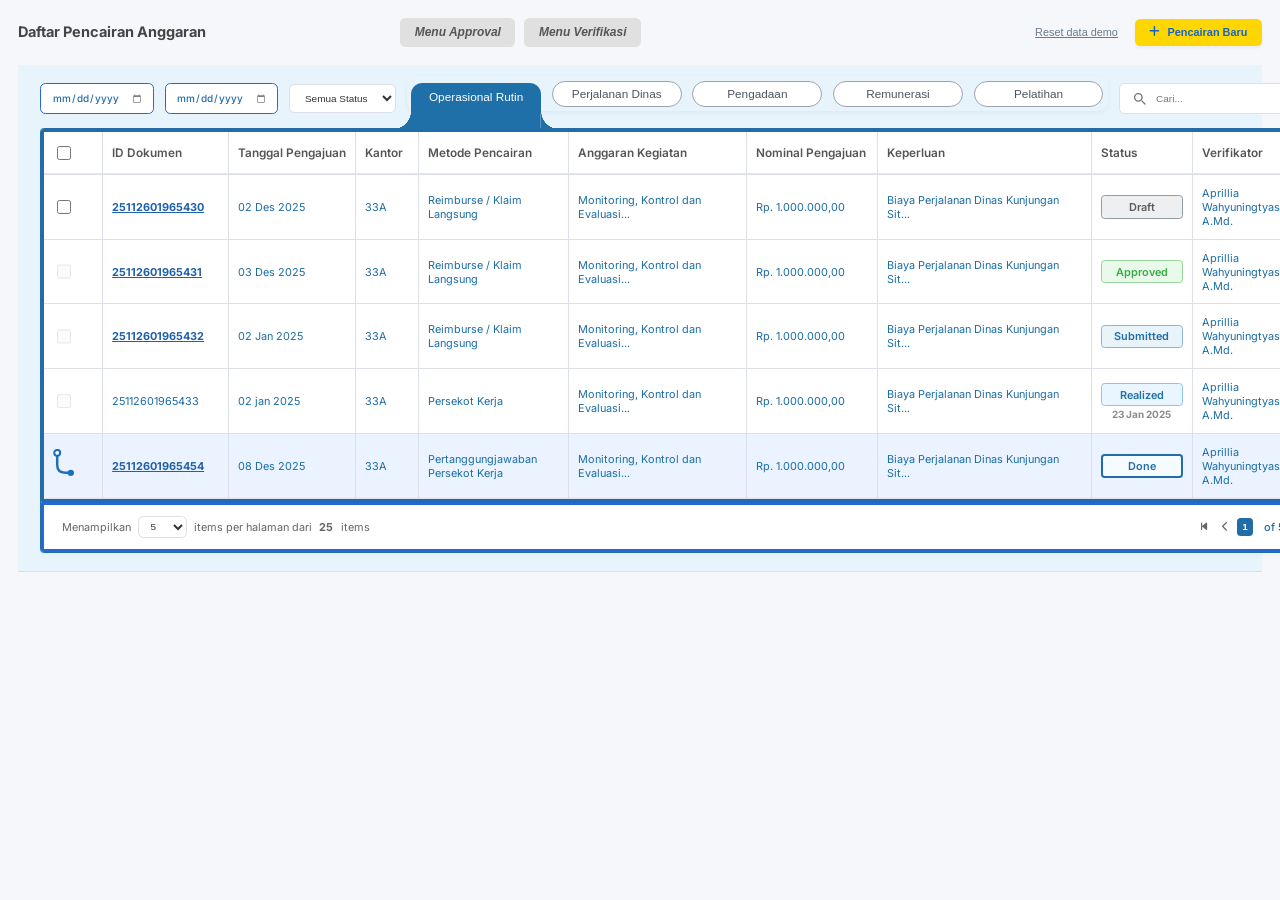
==== commit 9ca5c710: "menambahkan css" ====
--- a/index.html
+++ b/index.html
@@ -5,6 +5,7 @@
     <meta charset="UTF-8">
     <meta name="viewport" content="width=device-width, initial-scale=1.0">
     <title>Daftar Pencairan Anggaran</title>
+    <script src="js/skala-layar.js"></script>
     <link rel="stylesheet" href="https://cdnjs.cloudflare.com/ajax/libs/font-awesome/6.4.0/css/all.min.css">
     <link rel="stylesheet" href="css/style.css">
     <link rel="stylesheet" href="css/style-popup.css">
@@ -17,15 +18,15 @@
             <h1 class="page-title">Daftar Pencairan Anggaran</h1>
             <button type="button" id="btnKembali" class="main-button secondary-btn"
                 onclick="window.location.href='pages/approval/grid-approval.html'">
-                <i style="font-size: 16px;">Menu Approval</i>
+                <i style="font-size: 1rem;">Menu Approval</i>
             </button>
                         <button type="button" id="btnMenuVerifikasi" class="main-button secondary-btn"
                 onclick="window.location.href='pages/verifikasi/grid-verifikasi.html'">
-                <i style="font-size: 16px;">Menu Verifikasi</i>
+                <i style="font-size: 1rem;">Menu Verifikasi</i>
             </button>
             <button type="button" class="btn-reset-data" onclick="resetDataDemo()" title="Kembalikan data contoh">Reset data demo</button>
             <button type="button" id="btnPencairanBaru" class="main-button primary-btn">
-                <i class="fas fa-plus" style="font-size: 16px;"></i>
+                <i class="fas fa-plus" style="font-size: 1rem;"></i>
                 <span>Pencairan Baru</span>
             </button>
         </div>
@@ -121,7 +122,7 @@
 
                 <div class="pengajuan-card" onclick="selectPengajuan('operasional')">
                     <div class="card-icon">
-                        <i class="far fa-building" style="font-size: 40px;"></i>
+                        <i class="far fa-building" style="font-size: 2.5rem;"></i>
                     </div>
                     <h3>Operasional<br>Rutin</h3>
                     <p>Pengajuan kebutuhan operasional rutin dan non-rutin untuk mendukung kegiatan organisasi, termasuk
@@ -132,7 +133,7 @@
 
                 <div class="pengajuan-card" onclick="selectPengajuan('perjalanan')">
                     <div class="card-icon">
-                        <i class="fas fa-suitcase" style="font-size: 40px;"></i>
+                        <i class="fas fa-suitcase" style="font-size: 2.5rem;"></i>
                     </div>
                     <h3>Perjalanan<br>Dinas</h3>
                     <p>Pengajuan biaya perjalanan dinas dalam negeri maupun luar negeri, termasuk transportasi,
@@ -142,7 +143,7 @@
 
                 <div class="pengajuan-card" onclick="selectPengajuan('pengadaan')">
                     <div class="card-icon">
-                        <i class="fas fa-handshake" style="font-size: 40px;"></i>
+                        <i class="fas fa-handshake" style="font-size: 2.5rem;"></i>
                     </div>
                     <h3>Pengadaan<br>Barang / Jasa</h3>
                     <p>Pengajuan pengadaan barang dan/atau jasa yang dilaksanakan melalui penyedia atau swakelola sesuai
@@ -152,7 +153,7 @@
 
                 <div class="pengajuan-card" onclick="selectPengajuan('remunerasi')">
                     <div class="card-icon">
-                        <i class="fas fa-money-check-alt" style="font-size: 40px;"></i>
+                        <i class="fas fa-money-check-alt" style="font-size: 2.5rem;"></i>
                     </div>
                     <h3>Remunerasi</h3>
                     <p>Pengajuan pembayaran yang berkaitan dengan remunerasi, honorarium, insentif, penghargaan, dan
@@ -162,7 +163,7 @@
 
                 <div class="pengajuan-card" onclick="selectPengajuan('pelatihan')">
                     <div class="card-icon">
-                        <i class="fas fa-certificate" style="font-size: 40px;"></i>
+                        <i class="fas fa-certificate" style="font-size: 2.5rem;"></i>
                     </div>
                     <h3>Pelatihan &<br>Pengembangan</h3>
                     <p>Pengajuan kegiatan pengembangan kompetensi dan pembelajaran, meliputi pelatihan, sertifikasi,
--- a/css/style.css
+++ b/css/style.css
@@ -15,7 +15,7 @@
 #main-menu-grid .filter-group {
   display: flex;
   align-items: center;
-  gap: 12px;
+  gap: 0.9075rem;
   width: 100%;
 }
 
@@ -24,15 +24,15 @@
 }
 body {
   margin: 0;
-  padding: 20px;
+  padding: 1.5119rem;
   font-family: var(--font-family);
   color: var(--text-main);
   background-color: var(--bg-light);
-  font-size: 12px;
+  font-size: 0.9075rem;
 }
 
 .main-content {
-  max-width: 1600px;
+  max-width: 120.97rem;
   margin: 0 auto;
 }
 
@@ -40,12 +40,12 @@
   display: flex;
   justify-content: space-between;
   align-items: center;
-  margin-bottom: 20px;
-  max-width: 1520px;
+  margin-bottom: 1.5119rem;
+  max-width: 114.9213rem;
 }
 
 .page-title {
-  font-size: 16px;
+  font-size: 1.21rem;
   font-weight: 700;
   color: #444;
   margin: 0;
@@ -54,20 +54,20 @@
 .main-button {
   display: inline-flex;
   align-items: center;
-  gap: 8px;
-  padding: 8px 16px;
+  gap: 0.605rem;
+  padding: 0.605rem 1.21rem;
   border: none;
-  border-radius: 6px;
+  border-radius: 0.4537rem;
   font-weight: 600;
   cursor: pointer;
-  font-size: 12px;
+  font-size: 0.9075rem;
   transition: all 0.2s ease;
   color: #1565c0;
 }
 
 .primary-btn {
   background-color: var(--yellow-btn);
-  box-shadow: 0 2px 4px rgba(0, 0, 0, 0.05);
+  box-shadow: 0 0.1512rem 0.3025rem rgba(0, 0, 0, 0.05);
 }
 
 .primary-btn:hover {
@@ -77,10 +77,10 @@
 
 .base-textbox,
 .base-dropbox {
-  padding: 8px 12px;
+  padding: 0.605rem 0.9075rem;
   border: 1px solid var(--border-color);
-  border-radius: 6px;
-  font-size: 11px;
+  border-radius: 0.4537rem;
+  font-size: 0.8319rem;
   color: var(--text-main);
   background-color: var(--bg-white);
   outline: none;
@@ -102,42 +102,42 @@
   justify-content: space-between;
   align-items: center;
   margin-bottom: 0px;
-  gap: 15px;
+  gap: 1.1344rem;
   flex-wrap: wrap;
 }
 
 .filter-group {
   display: flex;
   align-items: flex-end;
-  gap: 10px;
+  gap: 0.7562rem;
   position: relative;
   margin-bottom: 0;
 }
 
 .status-select {
-  width: 140px;
+  width: 10.585rem;
 }
 
 .tab-group {
   display: flex;
   align-items: center;
-  gap: 12px;
+  gap: 0.9075rem;
 }
 
 .tab-btn {
   position: relative;
-  padding: 6px 14px;
-  font-size: 14px;
+  padding: 0.4537rem 1.0588rem;
+  font-size: 1.0588rem;
   font-weight: 500;
-  width: 143px;
+  width: 10.8119rem;
   color: #4b5563;
   background-color: #ffffff;
   border: 1px solid #9ca3af;
-  border-radius: 9999px;
+  border-radius: 755.9875rem;
   cursor: pointer;
   transition: all 0.2s ease;
   outline: none;
-  font-size: 13px;
+  font-size: 0.9831rem;
 }
 
 .tab-btn:hover {
@@ -148,23 +148,23 @@
   background-color: #1f6fa8;
   color: #ffffff;
   border: 1px solid #1f6fa8;
-  border-radius: 12px 12px 0 0;
-  margin-bottom: -10px;
-  padding-bottom: 11px;
+  border-radius: 0.9075rem 0.9075rem 0 0;
+  margin-bottom: -0.7562rem;
+  padding-bottom: 0.8319rem;
   z-index: 50;
 }
 .tab-btn.active::after {
   content: "";
   position: absolute;
-  left: -21px;
-  bottom: -18px;
-  height: 20px;
-  width: 183px;
+  left: -1.5875rem;
+  bottom: -1.3606rem;
+  height: 1.5119rem;
+  width: 13.8362rem;
   background-color: #1f6fa8;
   z-index: 51;
   pointer-events: none;
 
-  --r: 20px;
+  --r: 1.5119rem;
 
   mask:
     radial-gradient(var(--r) at 0 0, #0000 98%, #000) 0 0 / var(--r) 100%
@@ -181,13 +181,13 @@
     linear-gradient(#000 0 0) center/calc(100% - (2 * var(--r))) 100% no-repeat;
 }
 .search-box {
-  width: 130px;
-  padding: 10px 14px 10px 40px;
+  width: 9.8287rem;
+  padding: 0.7562rem 1.0588rem 0.7562rem 3.0244rem;
 
   background-image: url("data:image/svg+xml,%3Csvg xmlns='http://www.w3.org/2000/svg' fill='none' viewBox='0 0 24 24' stroke='%236b7280' stroke-width='2'%3E%3Cpath stroke-linecap='round' stroke-linejoin='round' d='M21 21l-4.35-4.35M16.65 11a5.65 5.65 0 11-11.3 0 5.65 5.65 0 0111.3 0z'/%3E%3C/svg%3E");
   background-repeat: no-repeat;
-  background-position: 12px center;
-  background-size: 18px 18px;
+  background-position: 0.9075rem center;
+  background-size: 1.3606rem 1.3606rem;
 }
 
 .search-box:focus {
@@ -196,13 +196,13 @@
 
 .base-card.table-container {
   background-color: var(--bg-white);
-  border-radius: 4px;
+  border-radius: 0.3025rem;
   border: 0.5px solid #226da8;
   overflow: hidden;
-  box-shadow: 0 4px 6px rgba(0, 0, 0, 0.02);
+  box-shadow: 0 0.3025rem 0.4537rem rgba(0, 0, 0, 0.02);
   margin-top: 0px;
-  min-width: 1450px;
-  max-height: 500px;
+  min-width: 109.6294rem;
+  max-height: 37.8031rem;
   overflow-y: auto;
 }
 
@@ -226,12 +226,12 @@
   text-align: left;
   background-color: var(--bg-white);
   border-radius: 1px;
-  border: 4px solid #226da8;
+  border: 0.3025rem solid #226da8;
 }
 
 .data-table th,
 .data-table td {
-  padding: 12px 10px;
+  padding: 0.9075rem 0.7562rem;
   border-bottom: 1px solid var(--border-color);
   border-right: 1px solid var(--border-color);
   vertical-align: middle;
@@ -247,7 +247,7 @@
   font-weight: 600;
   color: #555;
   white-space: nowrap;
-  font-size: 13px;
+  font-size: 0.9831rem;
 }
 
 .data-table tbody tr {
@@ -268,15 +268,15 @@
 }
 
 .truncate {
-  max-width: 200px;
+  max-width: 15.1212rem;
   white-space: nowrap;
   overflow: hidden;
   text-overflow: ellipsis;
 }
 
 .row-checkbox {
-  width: 16px;
-  height: 16px;
+  width: 1.21rem;
+  height: 1.21rem;
   cursor: pointer;
 }
 
@@ -285,11 +285,11 @@
   align-items: center;
   justify-content: center;
   box-sizing: border-box;
-  width: 90px;
-  height: 26px;
-  font-size: 12px;
+  width: 6.8044rem;
+  height: 1.9656rem;
+  font-size: 0.9075rem;
   font-weight: 600;
-  border-radius: 4px;
+  border-radius: 0.3025rem;
   text-align: center;
   white-space: nowrap;
 }
@@ -297,37 +297,37 @@
 .badge-draft {
   background-color: #edeff0;
   color: #5d5d5d;
-  border: 2px solid #919ea5;
+  border: 0.1512rem solid #919ea5;
 }
 
 .badge-approved {
   background-color: #e9faeb;
   color: #3bab47;
-  border: 2px solid #98d59e;
+  border: 0.1512rem solid #98d59e;
 }
 
 .badge-revise {
   background-color: #fdece5;
   color: #f26522;
-  border: 2px solid #f8ad8a;
+  border: 0.1512rem solid #f8ad8a;
 }
 
 .badge-unrealized {
   background-color: #fdece5;
   color: #f26522;
-  border: 2px solid #f8ad8a;
+  border: 0.1512rem solid #f8ad8a;
 }
 
 .badge-done {
   background-color: #f6fbff;
   color: #226da8;
-  border: 3px solid #226da8;
+  border: 0.2269rem solid #226da8;
 }
 
 .badge-submitted {
   background-color: #e9f3fa;
   color: #226da8;
-  border: 2px solid #8cb4d4;
+  border: 0.1512rem solid #8cb4d4;
 }
 
 .status-container {
@@ -335,13 +335,13 @@
   flex-direction: column;
   align-items: flex-start;
   justify-content: center;
-  margin-top: 8px;
+  margin-top: 0.605rem;
 }
 .status-date {
-  font-size: 10px;
+  font-size: 0.7562rem;
   color: #8c8c8c;
   line-height: 1;
-  margin-top: 3px;
+  margin-top: 0.2269rem;
   white-space: nowrap;
   display: block;
   width: 100%;
@@ -350,7 +350,7 @@
 }
 
 .truncate {
-  max-width: 200px;
+  max-width: 15.1212rem;
   white-space: nowrap;
   overflow: hidden;
   text-overflow: ellipsis;
@@ -366,11 +366,11 @@
   display: flex;
   flex-direction: column;
   align-items: center;
-  gap: 4px;
+  gap: 0.3025rem;
 }
 
 .status-date {
-  font-size: 11px;
+  font-size: 0.8319rem;
   font-weight: 700;
 }
 
@@ -388,7 +388,7 @@
   display: flex;
   justify-content: space-between;
   align-items: center;
-  padding: 12px 20px;
+  padding: 0.9075rem 1.5119rem;
   background-color: var(--bg-white);
   z-index: 5;
   flex-shrink: 0;
@@ -398,35 +398,35 @@
 
 .outline {
   border-radius: 1px;
-  border: 4px solid var(--primary-blue);
+  border: 0.3025rem solid var(--primary-blue);
 }
 
 .pagination-info {
   display: flex;
   align-items: center;
-  gap: 8px;
+  gap: 0.605rem;
   color: var(--text-muted);
 }
 
 .mini-select {
-  padding: 4px 8px;
+  padding: 0.3025rem 0.605rem;
   width: auto;
 }
 
 .pagination-controls {
   display: flex;
   align-items: center;
-  gap: 4px;
+  gap: 0.3025rem;
 }
 
 .page-btn {
   background: none;
   border: none;
-  padding: 4px 6px;
+  padding: 0.3025rem 0.4537rem;
   color: var(--text-muted);
   cursor: pointer;
-  font-size: 11px;
-  border-radius: 4px;
+  font-size: 0.8319rem;
+  border-radius: 0.3025rem;
   transition:
     background 0.2s,
     color 0.2s;
@@ -445,7 +445,7 @@
 
 .page-text {
   color: #226da8;
-  margin: 0 8px;
+  margin: 0 0.605rem;
   font-weight: 500;
 }
 
@@ -454,9 +454,9 @@
   color: #226da8;
   font-weight: 500;
   cursor: pointer;
-  padding: 8px 12px; /* Kembalikan padding normal */
+  padding: 0.605rem 0.9075rem; /* Kembalikan padding normal */
   border: 1px solid var(--primary-blue);
-  border-radius: 6px;
+  border-radius: 0.4537rem;
   outline: none;
 }
 
@@ -481,7 +481,7 @@
 .page-banner {
   background-color: #e8f4fc;
   border-bottom: 1px solid #cce3f5;
-  padding: 20px 24px;
+  padding: 1.5119rem 1.8144rem;
   color: #1b6da4;
 }
 
@@ -497,26 +497,26 @@
   display: flex;
   align-items: center;
   justify-content: space-between;
-  gap: 12px;
+  gap: 0.9075rem;
   background-color: #ffffff;
   border: 1px solid var(--border-color);
-  border-radius: 6px;
-  padding: 8px 14px;
-  min-width: 150px;
+  border-radius: 0.4537rem;
+  padding: 0.605rem 1.0588rem;
+  min-width: 11.3413rem;
   cursor: pointer;
   box-sizing: border-box;
   user-select: none;
 }
 
 .select-trigger .selected-text {
-  font-size: 14px;
+  font-size: 1.0588rem;
   color: #333333;
   pointer-events: none;
 }
 
 .select-trigger .arrow-blue {
-  width: 14px;
-  height: 14px;
+  width: 1.0588rem;
+  height: 1.0588rem;
   flex-shrink: 0;
   background-image: url("data:image/svg+xml,%3Csvg xmlns='http://www.w3.org/2000/svg' width='16' height='16' viewBox='0 0 24 24' fill='none' stroke='%231c6ea4' stroke-width='2.5' stroke-linecap='round' stroke-linejoin='round'%3E%3Cpolyline points='6 9 12 15 18 9'%3E%3C/polyline%3E%3C/svg%3E");
   background-repeat: no-repeat;
@@ -534,18 +534,18 @@
   width: 100%;
   background: #ffffff;
   border: 1px solid var(--border-color);
-  border-radius: 6px;
-  box-shadow: 0 8px 20px rgba(0, 0, 0, 0.15);
+  border-radius: 0.4537rem;
+  box-shadow: 0 0.605rem 1.5119rem rgba(0, 0, 0, 0.15);
   list-style: none;
-  padding: 4px 0;
+  padding: 0.3025rem 0;
   margin: 0;
   z-index: 9999;
   box-sizing: border-box;
 }
 
 .options-list li {
-  padding: 8px 14px;
-  font-size: 14px;
+  padding: 0.605rem 1.0588rem;
+  font-size: 1.0588rem;
   color: #555555;
   cursor: pointer;
   user-select: none;
@@ -575,19 +575,19 @@
 }
 
 .banner {
-  padding: 5px 5px;
+  padding: 0.3781rem 0.3781rem;
   position: relative;
   z-index: 10;
-  margin-top: -10px;
-  box-shadow: 0 2px 6px rgba(0, 0, 0, 0.05);
-  border-radius: 10px;
+  margin-top: -0.7562rem;
+  box-shadow: 0 0.1512rem 0.4537rem rgba(0, 0, 0, 0.05);
+  border-radius: 0.7562rem;
   margin-bottom: 0px;
 }
 
 .danger-btn {
-  background-color: #dc3545 !important;
-  color: #ffffff !important;
-  border-color: #dc3545 !important;
+  background-color: #dc3545;
+  color: #ffffff;
+  border-color: #dc3545;
 }
 
 .row-checkbox:disabled {
@@ -596,7 +596,7 @@
 }
 
 .table-scroll-area {
-  max-height: 450px;
+  max-height: 34.0231rem;
   overflow-y: auto;
   overflow-x: auto;
   position: relative;
--- a/css/style-popup.css
+++ b/css/style-popup.css
@@ -26,16 +26,16 @@
 .modal-content {
   background-color: #ffffff;
   width: 90%;
-  max-width: 880px;
-  border-radius: 10px;
-  padding: 24px;
-  box-shadow: 0 8px 20px rgba(0, 0, 0, 0.1);
+  max-width: 66.5337rem;
+  border-radius: 0.7562rem;
+  padding: 1.8144rem;
+  box-shadow: 0 0.605rem 1.5119rem rgba(0, 0, 0, 0.1);
   animation: slideDown 0.3s ease-out;
 }
 
 @keyframes slideDown {
   from {
-    transform: translateY(-16px);
+    transform: translateY(-1.21rem);
     opacity: 0;
   }
   to {
@@ -48,12 +48,12 @@
   display: flex;
   justify-content: space-between;
   align-items: flex-start;
-  margin-bottom: 20px;
+  margin-bottom: 1.5119rem;
 }
 
 .header-text h2 {
-  margin: 0 0 4px 0;
-  font-size: 14px;
+  margin: 0 0 0.3025rem 0;
+  font-size: 1.0588rem;
   color: #333;
   font-weight: 700;
 }
@@ -61,13 +61,13 @@
 .header-text p {
   margin: 0;
   color: #666;
-  font-size: 10px;
+  font-size: 0.7562rem;
 }
 
 .close-modal-btn {
   background: none;
   border: none;
-  font-size: 16px;
+  font-size: 1.21rem;
   color: #999;
   cursor: pointer;
   transition: color 0.2s;
@@ -80,14 +80,14 @@
 .modal-cards-container {
   display: grid;
   grid-template-columns: repeat(5, 1fr);
-  gap: 12px;
-  margin-bottom: 20px;
+  gap: 0.9075rem;
+  margin-bottom: 1.5119rem;
 }
 
 .pengajuan-card {
   border: 1px solid #e0e0e0;
-  border-radius: 8px;
-  padding: 16px 12px;
+  border-radius: 0.605rem;
+  padding: 1.21rem 0.9075rem;
   text-align: center;
   display: flex;
   flex-direction: column;
@@ -99,26 +99,26 @@
 
 .pengajuan-card:hover {
   border-color: #0056b3;
-  box-shadow: 0 3px 10px rgba(0, 86, 179, 0.1);
-  transform: translateY(-2px);
+  box-shadow: 0 0.2269rem 0.7562rem rgba(0, 86, 179, 0.1);
+  transform: translateY(-0.1512rem);
 }
 
 .card-icon {
-  font-size: 26px;
+  font-size: 1.9656rem;
   color: #0056b3;
-  margin-bottom: 12px;
-  height: 40px;
+  margin-bottom: 0.9075rem;
+  height: 3.0244rem;
   display: flex;
   align-items: center;
   justify-content: center;
 }
 
 .pengajuan-card h3 {
-  font-size: 11px;
+  font-size: 0.8319rem;
   color: #0056b3;
-  margin: 0 0 8px 0;
+  margin: 0 0 0.605rem 0;
   line-height: 1.3;
-  min-height: 29px;
+  min-height: 2.1925rem;
 }
 
 .pengajuan-card p {
@@ -129,22 +129,22 @@
 }
 
 .card-action {
-  margin-top: 16px;
-  font-size: 10px;
+  margin-top: 1.21rem;
+  font-size: 0.7562rem;
   font-weight: 600;
   color: #0056b3;
 }
 
 .card-action i {
-  font-size: 10px;
-  margin-left: 2px;
+  font-size: 0.7562rem;
+  margin-left: 0.1512rem;
 }
 
 .modal-help-banner {
   background-color: #f4f9ff;
   border: 1px solid #e6f0fa;
-  border-radius: 6px;
-  padding: 12px 16px;
+  border-radius: 0.4537rem;
+  padding: 0.9075rem 1.21rem;
   display: flex;
   justify-content: space-between;
   align-items: center;
@@ -153,13 +153,13 @@
 .help-info {
   display: flex;
   align-items: flex-start;
-  gap: 10px;
+  gap: 0.7562rem;
 }
 
 .info-icon {
   color: #0056b3;
-  font-size: 14px;
-  margin-top: 2px;
+  font-size: 1.0588rem;
+  margin-top: 0.1512rem;
 }
 
 .help-text {
@@ -168,13 +168,13 @@
 }
 
 .help-text strong {
-  font-size: 9px;
+  font-size: 0.6806rem;
   color: #333;
-  margin-bottom: 3px;
+  margin-bottom: 0.2269rem;
 }
 
 .help-text span {
-  font-size: 8px;
+  font-size: 0.605rem;
   color: #666;
 }
 
@@ -182,14 +182,14 @@
   background-color: #fff;
   border: 1px solid #0056b3;
   color: #0056b3;
-  padding: 6px 13px;
-  border-radius: 5px;
-  font-size: 10px;
-  font-weight: 600;
-  cursor: pointer;
-  display: flex;
-  align-items: center;
-  gap: 6px;
+  padding: 0.4537rem 0.9831rem;
+  border-radius: 0.3781rem;
+  font-size: 0.7562rem;
+  font-weight: 600;
+  cursor: pointer;
+  display: flex;
+  align-items: center;
+  gap: 0.4537rem;
   transition: all 0.2s;
   white-space: nowrap;
 }
@@ -211,7 +211,7 @@
   .modal-help-banner {
     flex-direction: column;
     align-items: flex-start;
-    gap: 12px;
+    gap: 0.9075rem;
   }
 }
 @media (max-width: 480px) {
@@ -222,7 +222,7 @@
 
 .form-page-body {
   background-color: #f0f2f5;
-  padding: 12px;
+  padding: 0.9075rem;
   height: 100vh;
   box-sizing: border-box;
   display: flex;
@@ -231,12 +231,12 @@
 
 .form-main-container {
   background-color: #ffffff;
-  width: 1240px;
-  border-radius: 10px;
-  box-shadow: 0 3px 12px rgba(0, 0, 0, 0.05);
-  display: flex;
-  flex-direction: column;
-  height: 680px;
+  width: 93.75rem;
+  border-radius: 0.7562rem;
+  box-shadow: 0 0.2269rem 0.9075rem rgba(0, 0, 0, 0.05);
+  display: flex;
+  flex-direction: column;
+  height: 53.125rem;
   overflow: hidden;
 }
 
@@ -244,7 +244,7 @@
   display: flex;
   justify-content: space-between;
   align-items: center;
-  padding: 14px 20px 10px 20px;
+  padding: 1.0588rem 1.5119rem 0.7562rem 1.5119rem;
   /* border-bottom: 1px solid #eef0f3; */
   background-color: #ffffff;
   overflow: visible;
@@ -253,50 +253,50 @@
 }
 
 .header-left .breadcrumb {
-  font-size: 9px;
+  font-size: 0.6806rem;
   color: #888;
-  margin-bottom: 2px;
+  margin-bottom: 0.1512rem;
 }
 
 .header-left h2 {
   margin: 0;
-  font-size: 15px;
+  font-size: 1.1344rem;
   color: #333;
 }
 
 .header-center {
   background-color: #e9f3fa;
-  border-radius: 32px;
-  padding: 16px 24px;
-  display: flex;
-  align-items: center;
-  gap: 48px;
+  border-radius: 2.4194rem;
+  padding: 1.21rem 1.8144rem;
+  display: flex;
+  align-items: center;
+  gap: 3.6294rem;
 }
 
 .info-pill {
   display: flex;
   align-items: center;
-  gap: 10px;
+  gap: 0.7562rem;
 }
 
 .info-pill .label {
   color: #777;
-  font-size: 8px;
+  font-size: 0.605rem;
 }
 .info-pill .value {
   color: #333;
   font-weight: 700;
-  font-size: 11px;
+  font-size: 0.8319rem;
 }
 .info-pill .divider {
-  height: 10px;
+  height: 0.7562rem;
   width: 1px;
   background-color: transparent;
 }
 
 .header-right {
   display: flex;
-  gap: 24px;
+  gap: 1.8144rem;
 }
 
 .stepper {
@@ -309,20 +309,20 @@
   flex-direction: column;
   align-items: center;
   position: relative;
-  width: 55px;
+  width: 4.1581rem;
   flex-shrink: 0;
 }
 
 .step .circle {
-  width: 24px;
-  height: 24px;
+  width: 1.8144rem;
+  height: 1.8144rem;
   border-radius: 50%;
   background-color: #e0e0e0;
   color: #ffffff;
   display: flex;
   justify-content: center;
   align-items: center;
-  font-size: 10px;
+  font-size: 0.7562rem;
   font-weight: 400;
   z-index: 2;
   transition: all 0.2s ease;
@@ -338,10 +338,10 @@
 }
 
 .stepper .line {
-  width: 32px;
-  height: 2px;
+  width: 2.4194rem;
+  height: 0.1512rem;
   background-color: #e0e0e0;
-  margin-top: 12px;
+  margin-top: 0.9075rem;
   flex-shrink: 0;
 }
 
@@ -354,12 +354,12 @@
   text-align: center;
   line-height: 1.25;
   /* position: absolute; */
-  top: 22px;
-  width: 80px;
+  top: 1.6631rem;
+  width: 6.0488rem;
 }
 .label {
-  font-size: 9px;
-  margin-top: 2px;
+  font-size: 0.6806rem;
+  margin-top: 0.1512rem;
 }
 
 .step.active .label {
@@ -370,7 +370,7 @@
 .close-form-btn {
   background: none;
   border: none;
-  font-size: 19px;
+  font-size: 1.4363rem;
   color: #999;
   cursor: pointer;
   transition: color 0.2s;
@@ -381,9 +381,9 @@
 
 .form-content-grid {
   display: grid;
-  grid-template-columns: 280px 1fr;
-  gap: 16px;
-  padding: 10px;
+  grid-template-columns: 21.17rem 1fr;
+  gap: 1.21rem;
+  padding: 0.7562rem;
   flex-grow: 1;
   overflow-y: auto;
   background-color: #ffffff;
@@ -393,13 +393,13 @@
   margin-bottom: 0;
 }
 .section-block h3 {
-  margin: 4px 0 2px 0;
-  font-size: 11px;
+  margin: 0.3025rem 0 0.1512rem 0;
+  font-size: 0.8319rem;
   color: #333;
 }
 .section-block .subtitle {
-  margin: 0 0 8px 0;
-  font-size: 9px;
+  margin: 0 0 0.605rem 0;
+  font-size: 0.6806rem;
   color: #777;
 }
 .h-100 {
@@ -411,14 +411,14 @@
 .card-grid-2 {
   display: grid;
   grid-template-columns: 1fr 1fr;
-  gap: 10px;
-  margin: 0 0 8px 0;
+  gap: 0.7562rem;
+  margin: 0 0 0.605rem 0;
 }
 
 .select-card {
   position: relative;
   border: 1px solid #dcdfe6;
-  border-radius: 6px;
+  border-radius: 0.4537rem;
   cursor: pointer;
   transition: all 0.2s;
   background-color: #fff;
@@ -428,12 +428,12 @@
 
 .select-card .checkbox-indicator {
   position: absolute;
-  top: 8px;
-  right: 8px;
-  width: 18px;
-  height: 18px;
-  border: 1.2px solid #a3d9af;
-  border-radius: 5px;
+  top: 0.605rem;
+  right: 0.605rem;
+  width: 1.3606rem;
+  height: 1.3606rem;
+  border: 0.0906rem solid #a3d9af;
+  border-radius: 0.3781rem;
   display: flex;
   align-items: center;
   justify-content: center;
@@ -442,7 +442,7 @@
 }
 
 .select-card .checkbox-indicator i {
-  font-size: 10px;
+  font-size: 0.7562rem;
   opacity: 0;
   transition: opacity 0.2s ease;
 }
@@ -454,8 +454,8 @@
   font-weight: 600;
   align-items: center;
   justify-content: center;
-  min-height: 48px;
-  font-size: 10px;
+  min-height: 3.6294rem;
+  font-size: 0.7562rem;
 }
 .skp-card {
   background-color: #fdf3eb;
@@ -464,8 +464,8 @@
   font-weight: 600;
   align-items: center;
   justify-content: center;
-  min-height: 48px;
-  font-size: 10px;
+  min-height: 3.6294rem;
+  font-size: 0.7562rem;
 }
 .skp-card .checkbox-indicator {
   border-color: #f5c69b;
@@ -498,15 +498,15 @@
 }
 
 .plain-card {
-  padding: 10px;
+  padding: 0.7562rem;
 }
 .plain-card strong {
-  font-size: 10px;
+  font-size: 0.7562rem;
   color: #333;
-  margin-bottom: 4px;
+  margin-bottom: 0.3025rem;
 }
 .plain-card span {
-  font-size: 9px;
+  font-size: 0.6806rem;
   color: #666;
 }
 .plain-card.selected {
@@ -516,49 +516,49 @@
 
 .summary-box {
   background-color: #f0f9ff;
-  border-radius: 6px;
-  padding: 12px;
+  border-radius: 0.4537rem;
+  padding: 0.9075rem;
 }
 .summary-box h4 {
-  margin: 0 0 12px 0;
-  font-size: 10px;
+  margin: 0 0 0.9075rem 0;
+  font-size: 0.7562rem;
   color: #333;
 }
 .summary-row {
   display: flex;
   flex-direction: column;
-  margin-bottom: 8px;
+  margin-bottom: 0.605rem;
 }
 .summary-row:last-child {
   margin-bottom: 0;
 }
 .summary-row .label {
-  font-size: 9px;
+  font-size: 0.6806rem;
   color: #666;
 }
 .summary-row .val {
-  font-size: 10px;
+  font-size: 0.7562rem;
   color: #333;
 }
 .summary-row.amount-row {
-  margin-top: 12px;
+  margin-top: 0.9075rem;
 }
 .summary-row .amount {
   color: #27a844;
-  font-size: 11px;
+  font-size: 0.8319rem;
   background-color: white;
-  border-radius: 6px;
-  padding: 4px;
+  border-radius: 0.4537rem;
+  padding: 0.3025rem;
   text-align: end;
 }
 
 .search-input {
-  margin-bottom: 12px;
+  margin-bottom: 0.9075rem;
 }
 .list-container {
   flex-grow: 1;
   overflow-y: auto;
-  padding-right: 4px;
+  padding-right: 0.3025rem;
 }
 
 .list-item {
@@ -566,14 +566,14 @@
   align-items: center;
   background-color: #fff;
   border: 1px solid #e0e0e0;
-  border-radius: 6px;
-  padding: 10px 12px;
-  margin-bottom: 8px;
+  border-radius: 0.4537rem;
+  padding: 0.7562rem 0.9075rem;
+  margin-bottom: 0.605rem;
   cursor: pointer;
   transition: all 0.2s;
   position: relative;
   overflow: hidden;
-  max-height: 32px;
+  max-height: 2.4194rem;
 }
 .list-item::before {
   content: "";
@@ -581,7 +581,7 @@
   top: 0;
   left: 0;
   width: 100%;
-  height: 3px;
+  height: 0.2269rem;
 }
 .list-item.bpjs-item::before {
   background-color: #eaf7ec;
@@ -595,11 +595,11 @@
 }
 
 .list-item .check-area {
-  width: 32px;
+  width: 2.4194rem;
   display: flex;
   align-items: center;
   justify-content: center;
-  font-size: 19px;
+  font-size: 1.4363rem;
   color: #c0c4cc;
   transition:
     color 0.2s ease,
@@ -616,7 +616,7 @@
 .list-item.selected {
   background-color: #f0f7ff;
   border-color: #a0cfff;
-  box-shadow: 0 2px 6px rgba(36, 104, 214, 0.08);
+  box-shadow: 0 0.1512rem 0.4537rem rgba(36, 104, 214, 0.08);
 }
 .list-item.selected .check-area {
   color: #1565c0;
@@ -633,42 +633,42 @@
 .item-header {
   display: flex;
   align-items: center;
-  gap: 8px;
-  margin-bottom: 4px;
+  gap: 0.605rem;
+  margin-bottom: 0.3025rem;
 }
 .item-header .kode {
-  font-size: 10px;
+  font-size: 0.7562rem;
   color: #777;
   font-family: monospace;
 }
 .badge-mini {
-  font-size: 8px;
-  padding: 2px 5px;
-  border-radius: 3px;
+  font-size: 0.605rem;
+  padding: 0.1512rem 0.3781rem;
+  border-radius: 0.2269rem;
 }
 .badge-bpjs {
   display: flex;
-  width: 480px;
+  width: 36.2912rem;
   background-color: #eaf7ec;
   color: #27a844;
 }
 .badge-skp {
   display: flex;
-  width: 480px;
+  width: 36.2912rem;
   background-color: #fdf3eb;
   color: #e67e22;
 }
 .badge-green {
   background-color: #eaf7ec;
   color: #27a844;
-  margin-top: 6px;
+  margin-top: 0.4537rem;
   display: inline-block;
-  font-size: 6.5px;
+  font-size: 0.4913rem;
   color: #166534;
 }
 
 .item-title {
-  font-size: 10px;
+  font-size: 0.7562rem;
   color: #333;
   line-height: 1.4;
   max-width: 90%;
@@ -677,21 +677,21 @@
   text-align: right;
   display: flex;
   flex-direction: column;
-  margin-right: 16px;
+  margin-right: 1.21rem;
 }
 .item-amount .label {
-  font-size: 8px;
+  font-size: 0.605rem;
   color: #777;
 }
 .item-amount .val {
-  font-size: 10px;
+  font-size: 0.7562rem;
 }
 .text-green {
   color: #27a844;
 }
 .chevron {
   color: #1565c0;
-  font-size: 14px;
+  font-size: 1.0588rem;
   opacity: 0.5;
 }
 .list-item:hover .chevron {
@@ -700,37 +700,37 @@
 
 .list-pagination {
   border-top: 1px solid #eee;
-  padding: 8px 0;
+  padding: 0.605rem 0;
   background: #ffffff;
 }
 
 .bottom-section {
   display: flex;
-  gap: 8px;
-  padding: 10px;
+  gap: 0.605rem;
+  padding: 0.7562rem;
   background-color: #f0f9ff;
-  border: 8px solid #ffffff;
-  height: 100px;
+  border: 0.605rem solid #ffffff;
+  height: 7.5606rem;
 }
 .bottom-section h3 {
-  margin: 0 0 8px 0;
-  font-size: 10px;
+  margin: 0 0 0.605rem 0;
+  font-size: 0.7562rem;
   color: #555;
 }
 
 .skema-container {
-  min-width: 240px;
+  min-width: 18.1456rem;
 }
 .skema-cards {
   display: flex;
-  gap: 8px;
+  gap: 0.605rem;
 }
 
 .radio-card {
   flex: 1;
   border: 1px solid #dcdfe6;
-  border-radius: 6px;
-  padding: 10px;
+  border-radius: 0.4537rem;
+  padding: 0.7562rem;
   cursor: pointer;
   position: relative;
   background-color: #fff;
@@ -739,31 +739,31 @@
   flex-direction: column;
 }
 .radio-card strong {
-  font-size: 10px;
+  font-size: 0.7562rem;
   color: #333;
-  margin-bottom: 3px;
+  margin-bottom: 0.2269rem;
 }
 .radio-card span {
-  font-size: 9px;
+  font-size: 0.6806rem;
   color: #777;
   line-height: 1.3;
 }
 
 .radio-card .radio-indicator {
   position: absolute;
-  top: 8px;
-  right: 8px;
-  width: 13px;
-  height: 13px;
-  border: 1.2px solid #ccc;
-  border-radius: 3px;
+  top: 0.605rem;
+  right: 0.605rem;
+  width: 0.9831rem;
+  height: 0.9831rem;
+  border: 0.0906rem solid #ccc;
+  border-radius: 0.2269rem;
   display: flex;
   align-items: center;
   justify-content: center;
 }
 .radio-card .radio-indicator i {
   color: transparent;
-  font-size: 8px;
+  font-size: 0.605rem;
 }
 
 .radio-card.selected {
@@ -784,11 +784,11 @@
 .input-group {
   display: flex;
   flex-direction: column;
-  gap: 4px;
+  gap: 0.3025rem;
   flex: 1;
 }
 .input-group label {
-  font-size: 10px;
+  font-size: 0.7562rem;
   font-weight: 600;
   color: #555;
 }
@@ -796,13 +796,13 @@
   display: flex;
   align-items: center;
   border: 1px solid #dcdfe6;
-  border-radius: 5px;
+  border-radius: 0.3781rem;
   overflow: hidden;
 }
 .input-with-prefix .prefix {
   background-color: #f4f6f9;
-  padding: 6px 10px;
-  font-size: 10px;
+  padding: 0.4537rem 0.7562rem;
+  font-size: 0.7562rem;
   color: #555;
   border-right: 1px solid #dcdfe6;
 }
@@ -815,8 +815,8 @@
 .dynamic-fields {
   display: flex;
   flex-direction: column;
-  gap: 8px;
-  min-width: 200px;
+  gap: 0.605rem;
+  min-width: 15.1212rem;
 }
 
 .keperluan-container {
@@ -828,21 +828,21 @@
 .base-textarea.full-width {
   width: 98%;
   flex-grow: 1;
-  min-height: 48px;
+  min-height: 3.6294rem;
   resize: none;
-  font-size: 9px;
+  font-size: 0.6806rem;
 }
 
 .form-footer {
   display: flex;
   justify-content: space-between;
-  padding: 12px 20px;
+  padding: 0.9075rem 1.5119rem;
   background-color: #ffffff;
   border-top: 1px solid #eef0f3;
 }
 .right-actions {
   display: flex;
-  gap: 8px;
+  gap: 0.605rem;
 }
 
 .secondary-btn {
@@ -866,19 +866,19 @@
 
 .toast {
   position: fixed;
-  top: 16px;
+  top: 1.21rem;
   left: 50%;
   transform: translateX(-50%);
   background-color: #27a844;
   color: white;
-  padding: 10px 19px;
-  border-radius: 6px;
-  font-size: 11px;
-  font-weight: 600;
-  display: flex;
-  align-items: center;
-  gap: 8px;
-  box-shadow: 0 3px 10px rgba(0, 0, 0, 0.15);
+  padding: 0.7562rem 1.4363rem;
+  border-radius: 0.4537rem;
+  font-size: 0.8319rem;
+  font-weight: 600;
+  display: flex;
+  align-items: center;
+  gap: 0.605rem;
+  box-shadow: 0 0.2269rem 0.7562rem rgba(0, 0, 0, 0.15);
   z-index: 10000;
   opacity: 0;
   transition:
@@ -887,7 +887,7 @@
 }
 .toast.show {
   opacity: 1;
-  top: 24px;
+  top: 1.8144rem;
 }
 .toast.hidden {
   display: none;
@@ -897,11 +897,11 @@
   display: flex;
   align-items: center;
   width: 100%;
-  gap: 16px;
-  padding-left: 20px;
-  padding-right: 24px;
+  gap: 1.21rem;
+  padding-left: 1.5119rem;
+  padding-right: 1.8144rem;
   box-sizing: border-box;
-  margin-top: 8px;
+  margin-top: 0.605rem;
 }
 
 .info-item {
@@ -909,9 +909,9 @@
   align-items: center;
   flex: 1;
   background-color: #f0f9ff;
-  border-radius: 6px;
-  padding: 8px 13px;
-  gap: 13px;
+  border-radius: 0.4537rem;
+  padding: 0.605rem 0.9831rem;
+  gap: 0.9831rem;
   margin: 0;
   min-width: 0;
 }
@@ -919,11 +919,11 @@
   font-weight: 700;
   color: #374151;
   white-space: nowrap;
-  font-size: 11px;
+  font-size: 0.8319rem;
 }
 
 .info-value {
-  font-size: 10px;
+  font-size: 0.7562rem;
   color: #4b5563;
   white-space: nowrap;
 }
@@ -932,45 +932,45 @@
   margin-left: auto;
   display: flex;
   align-items: center;
-  gap: 6px;
+  gap: 0.4537rem;
   white-space: nowrap;
 }
 .badge-tersedia span {
   font-weight: 700;
-  font-size: 11px;
+  font-size: 0.8319rem;
 }
 .badge-tersedia strong {
   color: #009668;
   font-weight: 700;
-  font-size: 11px;
+  font-size: 0.8319rem;
 }
 
 .badge-tersedia .label {
-  font-size: 9px;
+  font-size: 0.6806rem;
   color: #4b5563;
 }
 
 .left-panel {
   border: 1px solid #9ca3af;
-  padding: 8px;
-  border-radius: 6px;
-  min-width: 320px;
+  padding: 0.605rem;
+  border-radius: 0.4537rem;
+  min-width: 24.1938rem;
 }
 .right-panel {
   border: 1px solid #9ca3af;
-  padding: 8px;
-  margin-left: 56px;
-  border-radius: 6px;
-  min-width: 80px;
+  padding: 0.605rem;
+  margin-left: 4.2337rem;
+  border-radius: 0.4537rem;
+  min-width: 6.0488rem;
 }
 
 .badge-total {
   display: flex;
   align-items: center;
-  gap: 6px;
+  gap: 0.4537rem;
   background-color: #fef08a;
-  padding: 8px 13px;
-  border-radius: 6px;
+  padding: 0.605rem 0.9831rem;
+  border-radius: 0.4537rem;
   color: #374151;
   font-weight: 600;
   white-space: nowrap;
@@ -985,9 +985,9 @@
 
 .step2-main-grid {
   display: grid;
-  grid-template-columns: 256px 1fr;
-  gap: 13px;
-  padding: 16px 20px;
+  grid-template-columns: 19.355rem 1fr;
+  gap: 0.9831rem;
+  padding: 1.21rem 1.5119rem;
   flex-grow: 1;
   background-color: #f9fbfd;
   overflow-y: auto;
@@ -998,9 +998,9 @@
   flex-direction: column;
   background: #f0f9ff;
   border: 1px solid #f0f9ff;
-  border-radius: 8px;
-  padding: 12px;
-  height: 445px;
+  border-radius: 0.605rem;
+  padding: 0.9075rem;
+  height: 33.645rem;
 }
 
 .btn-tambah-rincian {
@@ -1008,13 +1008,13 @@
   background-color: #1e6bb8;
   color: #ffffff;
   border: none;
-  border-radius: 6px;
-  padding: 10px;
-  font-weight: 600;
-  font-size: 10px;
+  border-radius: 0.4537rem;
+  padding: 0.7562rem;
+  font-weight: 600;
+  font-size: 0.7562rem;
   cursor: pointer;
   transition: background-color 0.2s;
-  margin-bottom: 10px;
+  margin-bottom: 0.7562rem;
 }
 
 .btn-tambah-rincian:hover {
@@ -1023,30 +1023,30 @@
 
 .search-box-wrapper {
   width: 100%;
-  margin-bottom: 12px;
-  flex-shrink: 0 !important;
-  display: block !important;
+  margin-bottom: 0.9075rem;
+  flex-shrink: 0;
+  display: block;
   position: relative;
   box-sizing: border-box;
 }
 .search-rincian {
   width: 100%;
   box-sizing: border-box;
-  border-radius: 16px;
-  padding: 6px 12px;
+  border-radius: 1.21rem;
+  padding: 0.4537rem 0.9075rem;
 }
 
 .step2-right-panel {
   background: #f0f9ff;
   /* border: 1px solid #e0e6ed; */
-  border-radius: 8px;
+  border-radius: 0.605rem;
   display: flex;
   align-items: center;
   justify-content: center;
-  max-height: 470px;
-  /* padding: 8px; */
+  max-height: 35.535rem;
+  /* padding: 0.605rem; */
   background: #ffffff;
-  border: 8px solid #f0f9ff;
+  border: 0.605rem solid #f0f9ff;
 }
 
 .empty-state-container {
@@ -1055,41 +1055,41 @@
   flex-direction: column;
   align-items: center;
   justify-content: center;
-  padding: 24px;
+  padding: 1.8144rem;
   text-align: center;
 }
 
 .empty-icon-box {
-  width: 48px;
-  height: 48px;
+  width: 3.6294rem;
+  height: 3.6294rem;
   background-color: #eef4fb;
   color: #1e6bb8;
   border-radius: 50%;
   display: flex;
   align-items: center;
   justify-content: center;
-  font-size: 19px;
-  margin-bottom: 12px;
+  font-size: 1.4363rem;
+  margin-bottom: 0.9075rem;
 }
 
 .empty-icon-box.lg {
-  width: 64px;
-  height: 64px;
-  font-size: 26px;
+  width: 4.8388rem;
+  height: 4.8388rem;
+  font-size: 1.9656rem;
 }
 
 .empty-title {
   font-weight: 600;
   color: #444;
-  font-size: 11px;
-  margin: 0 0 4px 0;
+  font-size: 0.8319rem;
+  margin: 0 0 0.3025rem 0;
 }
 
 .empty-sub {
-  font-size: 10px;
+  font-size: 0.7562rem;
   color: #888;
   margin: 0;
-  max-width: 160px;
+  max-width: 12.0969rem;
   line-height: 1.4;
 }
 
@@ -1097,19 +1097,19 @@
   display: flex;
   justify-content: space-between;
   align-items: center;
-  padding-top: 10px;
+  padding-top: 0.7562rem;
   border-top: 1px solid #eee;
 }
 
 .total-rincian {
-  font-size: 9px;
+  font-size: 0.6806rem;
   font-weight: 600;
   color: #555;
 }
 
 .mini-pagination .page-btn {
-  padding: 3px 6px;
-  font-size: 9px;
+  padding: 0.2269rem 0.4537rem;
+  font-size: 0.6806rem;
 }
 
 .outline-blue-btn {
@@ -1124,20 +1124,20 @@
 }
 
 .modal-person-lg {
-  max-width: 600px;
+  max-width: 45.3638rem;
   display: flex;
   flex-direction: column;
   height: 85vh;
   max-height: 85vh;
   overflow: hidden;
   box-sizing: border-box;
-  padding: 20px 24px;
+  padding: 1.5119rem 1.8144rem;
 }
 
 .modal-filter-bar {
   display: flex;
-  gap: 8px;
-  margin-bottom: 16px;
+  gap: 0.605rem;
+  margin-bottom: 1.21rem;
 }
 
 .search-input-group {
@@ -1149,86 +1149,86 @@
 
 .search-input-group .base-textbox {
   width: 100%;
-  padding-right: 28px;
+  padding-right: 2.1169rem;
 }
 
 .search-input-group .search-icon {
   position: absolute;
-  right: 10px;
+  right: 0.7562rem;
   color: #1565c0;
-  font-size: 13px;
+  font-size: 0.9831rem;
 }
 
 .filter-select {
-  width: 160px;
+  width: 12.0969rem;
 }
 
 .rincian-person-list {
   overflow-y: auto;
-  gap: 16px;
-  padding-right: 8px;
-  margin-bottom: 12px;
+  gap: 1.21rem;
+  padding-right: 0.605rem;
+  margin-bottom: 0.9075rem;
 }
 
 .person-card {
   border: 1px solid #e0e0e0;
-  border-radius: 6px;
+  border-radius: 0.4537rem;
   background-color: #fff;
   overflow: hidden;
-  margin: 4px;
+  margin: 0.3025rem;
 }
 
 .pc-header {
   display: flex;
   justify-content: space-between;
   align-items: flex-start;
-  padding: 3px 3px;
+  padding: 0.2269rem 0.2269rem;
   border-bottom: 1px solid transparent;
 }
 
 .pc-title-area h4 {
-  margin: 0 0 2px 0;
-  font-size: 10px;
+  margin: 0 0 0.1512rem 0;
+  font-size: 0.7562rem;
   color: #333;
 }
 .pc-title-area span {
-  font-size: 9px;
+  font-size: 0.6806rem;
   color: #777;
 }
 
 .pc-badge {
   background-color: #fff;
   border: 1px solid #e0e0e0;
-  border-radius: 3px;
-  padding: 3px 8px;
-  font-size: 9px;
+  border-radius: 0.2269rem;
+  padding: 0.2269rem 0.605rem;
+  font-size: 0.6806rem;
   font-weight: 600;
   color: #555;
 }
 
 .pc-body {
   display: flex;
-  gap: 24px;
-  padding: 4px 4px;
+  gap: 1.8144rem;
+  padding: 0.3025rem 0.3025rem;
   background-color: #fff;
 }
 
 .detail-item {
   display: flex;
   flex-direction: column;
-  gap: 3px;
+  gap: 0.2269rem;
 }
 
 .detail-item span {
-  font-size: 8px;
+  font-size: 0.605rem;
   color: #888;
   display: flex;
   align-items: center;
-  gap: 3px;
+  gap: 0.2269rem;
 }
 
 .detail-item strong {
-  font-size: 10px;
+  font-size: 0.7562rem;
   color: #333;
 }
 .text-red {
@@ -1240,41 +1240,41 @@
   justify-content: space-between;
   align-items: center;
   border-top: 1px solid #eee;
-  padding-top: 12px;
+  padding-top: 0.9075rem;
 }
 
 .page-size {
-  font-size: 10px;
+  font-size: 0.7562rem;
   color: #666;
   display: flex;
   align-items: center;
-  gap: 6px;
+  gap: 0.4537rem;
 }
 
 .base-dropbox.mini {
-  padding: 5px 5px;
+  padding: 0.3781rem 0.3781rem;
   width: auto;
 }
 
 .custom-pagin .page-info {
-  font-size: 10px;
+  font-size: 0.7562rem;
   color: #666;
-  margin: 0 8px;
+  margin: 0 0.605rem;
 }
 
 .custom-pagin .active-pill {
   background-color: #1565c0;
   color: #fff;
-  padding: 3px 8px;
-  border-radius: 3px;
+  padding: 0.2269rem 0.605rem;
+  border-radius: 0.2269rem;
   font-weight: 600;
 }
 
 .step3-main-grid {
   display: grid;
-  grid-template-columns: 224px 1fr 360px;
-  gap: 12px;
-  padding: 8px 12px;
+  grid-template-columns: 16.9356rem 1fr 27.2181rem;
+  gap: 0.9075rem;
+  padding: 0.605rem 0.9075rem;
   flex-grow: 1;
   overflow-y: auto;
   background-color: #f9fbfd;
@@ -1283,13 +1283,13 @@
 .step3-left-panel {
   display: flex;
   flex-direction: column;
-  gap: 10px;
+  gap: 0.7562rem;
 }
 
 .step3-summary-card {
   background-color: #f0f9ff;
-  border-radius: 6px;
-  padding: 10px 11px;
+  border-radius: 0.4537rem;
+  padding: 0.7562rem 0.8319rem;
   display: flex;
   flex-direction: column;
 }
@@ -1299,26 +1299,26 @@
 }
 
 .step3-summary-card h4 {
-  margin: 4px 0 0 0;
-  font-size: 10px;
+  margin: 0.3025rem 0 0 0;
+  font-size: 0.7562rem;
   color: #333;
   font-weight: 700;
 }
 .skema-info-fields {
-  margin: 10px 0 12px;
-  display: flex;
-  flex-direction: column;
-  gap: 8px;
+  margin: 0.7562rem 0 0.9075rem;
+  display: flex;
+  flex-direction: column;
+  gap: 0.605rem;
 }
 
 .skema-field {
   display: flex;
   flex-direction: column;
-  gap: 4px;
+  gap: 0.3025rem;
 }
 
 .skema-field-label {
-  font-size: 10px;
+  font-size: 0.7562rem;
   font-weight: 600;
   color: #333333;
   line-height: 1.3;
@@ -1329,8 +1329,8 @@
   align-items: center;
   background-color: #ffffff;
   border: 1px solid #dcdfe6;
-  border-radius: 6px;
-  min-height: 28px;
+  border-radius: 0.4537rem;
+  min-height: 2.1169rem;
   overflow: hidden;
 }
 
@@ -1338,8 +1338,8 @@
   align-self: stretch;
   display: flex;
   align-items: center;
-  padding: 0 10px;
-  font-size: 10px;
+  padding: 0 0.7562rem;
+  font-size: 0.7562rem;
   color: #666666;
   background-color: #f8f9fa;
   border-right: 1px solid #dcdfe6;
@@ -1347,8 +1347,8 @@
 
 .skema-field-val {
   flex: 1;
-  padding: 6px 10px;
-  font-size: 10px;
+  padding: 0.4537rem 0.7562rem;
+  font-size: 0.7562rem;
   font-weight: 400;
   color: #1565c0;
   line-height: 1.3;
@@ -1358,11 +1358,11 @@
   background-color: #ffffff;
   color: #333333;
   border: 1px solid #dcdfe6;
-  border-radius: 5px;
-  padding: 8px 10px;
-  display: flex;
-  flex-direction: column;
-  gap: 3px;
+  border-radius: 0.3781rem;
+  padding: 0.605rem 0.7562rem;
+  display: flex;
+  flex-direction: column;
+  gap: 0.2269rem;
   cursor: pointer;
   transition: all 0.2s ease;
 }
@@ -1371,25 +1371,25 @@
   display: flex;
   justify-content: space-between;
   align-items: center;
-  font-size: 10px;
+  font-size: 0.7562rem;
 }
 
 .skema-selected-box span {
-  font-size: 8px;
+  font-size: 0.605rem;
   color: #666666;
   line-height: 1.3;
   transition: color 0.2s ease;
 }
 
 .skema-selected-box .check-circle {
-  width: 14px;
-  height: 14px;
-  border: 1.6px solid #c0c4cc;
+  width: 1.0588rem;
+  height: 1.0588rem;
+  border: 0.1212rem solid #c0c4cc;
   border-radius: 50%;
   display: inline-flex;
   align-items: center;
   justify-content: center;
-  font-size: 8px;
+  font-size: 0.605rem;
   box-sizing: border-box;
   transition: all 0.2s ease;
 }
@@ -1437,38 +1437,38 @@
 .keperluan-text-box {
   background-color: #ffffff;
   border: 1px solid #dcdfe6;
-  border-radius: 5px;
-  padding: 8px;
-  font-size: 9px;
+  border-radius: 0.3781rem;
+  padding: 0.605rem;
+  font-size: 0.6806rem;
   color: #555;
   line-height: 1.4;
   flex-grow: 1;
   overflow-y: auto;
-  max-height: 128px;
+  max-height: 9.6775rem;
 }
 
 .step3-middle-panel {
   display: flex;
   flex-direction: column;
-  gap: 8px;
+  gap: 0.605rem;
   overflow-y: auto;
 }
 
 .file-grid-2col {
   display: grid;
   grid-template-columns: 1fr 1fr;
-  gap: 6px;
+  gap: 0.4537rem;
 }
 
 .step3-file-card,
 .step3-file-card-submit {
   background-color: #ffffff;
   border: 1px solid #e0e0e0;
-  border-radius: 5px;
-  padding: 6px 8px;
-  display: flex;
-  flex-direction: column;
-  gap: 5px;
+  border-radius: 0.3781rem;
+  padding: 0.4537rem 0.605rem;
+  display: flex;
+  flex-direction: column;
+  gap: 0.3781rem;
 }
 
 .step3-file-card.card-warning,
@@ -1482,20 +1482,20 @@
   display: flex;
   align-items: center;
   justify-content: space-between;
-  gap: 5px;
+  gap: 0.3781rem;
 }
 
 .s4-fc-header .fc-info,
 .s4-fc-header-submit .fc-info-submit {
   display: flex;
   align-items: center;
-  gap: 5px;
+  gap: 0.3781rem;
   overflow: hidden;
   flex-grow: 1;
 }
 
 .s4-fc-header .fc-title {
-  font-size: 10px;
+  font-size: 0.7562rem;
   font-weight: 600;
   color: #333;
   white-space: nowrap;
@@ -1504,7 +1504,7 @@
 }
 
 .s4-fc-header .fc-size {
-  font-size: 8px;
+  font-size: 0.605rem;
   color: #888;
 }
 
@@ -1513,8 +1513,8 @@
   border: none;
   color: #ff4d4f;
   cursor: pointer;
-  font-size: 10px;
-  padding: 2px;
+  font-size: 0.7562rem;
+  padding: 0.1512rem;
 }
 
 .s4-fc-tags {
@@ -1526,48 +1526,48 @@
 }
 
 .doc-tag {
-  font-size: 8px;
+  font-size: 0.605rem;
   color: #1e6bb8;
-  padding: 2px 5px;
-  border-radius: 3px;
+  padding: 0.1512rem 0.3781rem;
+  border-radius: 0.2269rem;
   display: inline-flex;
   align-items: center;
-  gap: 3px;
+  gap: 0.2269rem;
 }
 
 .s4-fc-warning {
-  font-size: 8px;
+  font-size: 0.605rem;
   color: #ff4d4f;
   display: flex;
   align-items: center;
-  gap: 3px;
+  gap: 0.2269rem;
   font-weight: 600;
 }
 
 .compact-upload {
-  min-height: 88px !important;
-  padding: 8px !important;
+  min-height: 6.6531rem;
+  padding: 0.605rem;
   margin-top: auto;
 }
 
 .compact-upload .upload-icon {
-  font-size: 22px;
-  margin-bottom: 5px;
+  font-size: 1.6631rem;
+  margin-bottom: 0.3781rem;
 }
 
 .compact-upload h4 {
-  font-size: 10px;
+  font-size: 0.7562rem;
 }
 .compact-upload p {
-  font-size: 8px;
-  margin-bottom: 3px;
+  font-size: 0.605rem;
+  margin-bottom: 0.2269rem;
 }
 
 .step3-right-panel {
   display: flex;
   flex-direction: column;
   border: 1px solid #dcdfe6;
-  border-radius: 6px;
+  border-radius: 0.4537rem;
   background-color: #ffffff;
   overflow: hidden;
 }
@@ -1584,8 +1584,8 @@
 
 .upload-area-dashed {
   flex-grow: 1;
-  border: 1.6px dashed #b8c4d4;
-  border-radius: 10px;
+  border: 0.1212rem dashed #b8c4d4;
+  border-radius: 0.7562rem;
   display: flex;
   flex-direction: column;
   align-items: center;
@@ -1593,7 +1593,7 @@
   background-color: #fafbfc;
   cursor: pointer;
   transition: all 0.2s ease;
-  min-height: 200px;
+  min-height: 15.1212rem;
 }
 
 .upload-area-dashed:hover {
@@ -1602,57 +1602,57 @@
 }
 
 .upload-icon {
-  font-size: 32px;
+  font-size: 2.4194rem;
   color: #1e6bb8;
-  margin-bottom: 12px;
+  margin-bottom: 0.9075rem;
 }
 
 .upload-area-dashed h4 {
-  margin: 0 0 4px 0;
-  font-size: 11px;
+  margin: 0 0 0.3025rem 0;
+  font-size: 0.8319rem;
   color: #333;
 }
 .upload-area-dashed p {
-  margin: 0 0 12px 0;
-  font-size: 10px;
+  margin: 0 0 0.9075rem 0;
+  font-size: 0.7562rem;
   color: #666;
 }
 .format-text {
-  font-size: 9px;
+  font-size: 0.6806rem;
   color: #999;
 }
 
 .mandatory-box {
   background-color: #fffbe6;
   border: 1px solid #ffe58f;
-  border-radius: 6px;
-  padding: 12px 16px;
+  border-radius: 0.4537rem;
+  padding: 0.9075rem 1.21rem;
 }
 
 .mandatory-box strong {
   color: #333;
-  font-size: 10px;
+  font-size: 0.7562rem;
   display: block;
-  margin-bottom: 6px;
+  margin-bottom: 0.4537rem;
 }
 
 .mandatory-box ul {
   margin: 0;
-  padding-left: 16px;
+  padding-left: 1.21rem;
   color: #cf1322;
-  font-size: 10px;
+  font-size: 0.7562rem;
   font-style: italic;
 }
 
 .mandatory-box ul li {
-  margin-bottom: 3px;
+  margin-bottom: 0.2269rem;
 }
 
 .preview-toolbar {
   background-color: #ffffff;
   border: 1px solid #dcdfe6;
-  border-radius: 6px 6px 0 0;
-  padding: 8px 12px;
+  border-radius: 0.4537rem 0.4537rem 0 0;
+  padding: 0.605rem 0.9075rem;
   display: flex;
   justify-content: space-between;
   align-items: center;
@@ -1661,17 +1661,17 @@
 .pt-left {
   display: flex;
   align-items: center;
-  gap: 8px;
-  font-weight: 600;
-  font-size: 10px;
+  gap: 0.605rem;
+  font-weight: 600;
+  font-size: 0.7562rem;
   color: #333;
 }
 
 .pt-zoom {
   background: none;
   border: 1px solid #dcdfe6;
-  border-radius: 3px;
-  padding: 5px 8px;
+  border-radius: 0.2269rem;
+  padding: 0.3781rem 0.605rem;
   color: #555;
   cursor: pointer;
 }
@@ -1684,7 +1684,7 @@
   background-color: #ffffff;
   border: 1px solid #dcdfe6;
   border-top: none;
-  border-radius: 0 0 6px 6px;
+  border-radius: 0 0 0.4537rem 0.4537rem;
   display: flex;
   align-items: center;
   justify-content: center;
@@ -1696,8 +1696,8 @@
   max-width: 100%;
   max-height: 100%;
   object-fit: contain;
-  border-radius: 5px;
-  box-shadow: 0 3px 12px rgba(0, 0, 0, 0.08);
+  border-radius: 0.3781rem;
+  box-shadow: 0 0.2269rem 0.9075rem rgba(0, 0, 0, 0.08);
 }
 
 .card-pegawai {
@@ -1705,8 +1705,8 @@
 }
 .card-pegawai:hover {
   border-color: #27a844;
-  box-shadow: 0 3px 10px rgba(103, 180, 116, 0.1);
-  transform: translateY(-2px);
+  box-shadow: 0 0.2269rem 0.7562rem rgba(103, 180, 116, 0.1);
+  transform: translateY(-0.1512rem);
 }
 .card-pegawai .pc-header {
   background-color: #f1f8f3;
@@ -1725,8 +1725,8 @@
 }
 .card-dewan:hover {
   border-color: #1565c0;
-  box-shadow: 0 3px 10px rgba(118, 137, 163, 0.1);
-  transform: translateY(-2px);
+  box-shadow: 0 0.2269rem 0.7562rem rgba(118, 137, 163, 0.1);
+  transform: translateY(-0.1512rem);
 }
 .card-dewan .pc-header {
   background-color: #f0f7ff;
@@ -1747,8 +1747,8 @@
 }
 .card-perorangan:hover {
   border-color: #e67e22;
-  box-shadow: 0 3px 10px rgba(230, 126, 34, 0.1);
-  transform: translateY(-2px);
+  box-shadow: 0 0.2269rem 0.7562rem rgba(230, 126, 34, 0.1);
+  transform: translateY(-0.1512rem);
 }
 .card-perorangan .pc-header {
   background-color: #fff6ed;
@@ -1769,8 +1769,8 @@
 }
 .card-badan:hover {
   border-color: #64748b;
-  box-shadow: 0 3px 10px rgba(100, 116, 139, 0.1);
-  transform: translateY(-2px);
+  box-shadow: 0 0.2269rem 0.7562rem rgba(100, 116, 139, 0.1);
+  transform: translateY(-0.1512rem);
 }
 .card-badan .pc-header {
   background-color: #f1f5f9;
@@ -1785,64 +1785,64 @@
 }
 
 .modal-rekening-lg {
-  max-width: 760px;
-  display: flex;
-  flex-direction: column;
-  padding: 20px 24px;
+  max-width: 57.4606rem;
+  display: flex;
+  flex-direction: column;
+  padding: 1.5119rem 1.8144rem;
 }
 
 .rek-top-summary {
   border: 1px solid #dcdfe6;
-  border-radius: 6px;
-  padding: 10px 12px;
+  border-radius: 0.4537rem;
+  padding: 0.7562rem 0.9075rem;
   background-color: #ffffff;
-  margin-bottom: 16px;
+  margin-bottom: 1.21rem;
 }
 
 .rek-split-layout {
   display: flex;
-  gap: 20px;
+  gap: 1.5119rem;
   flex-grow: 1;
-  min-height: 280px;
+  min-height: 21.17rem;
 }
 
 .rek-split-left {
   width: 35%;
   display: flex;
   flex-direction: column;
-  gap: 10px;
+  gap: 0.7562rem;
 }
 
 .rek-side-title {
   margin: 0;
-  font-size: 10px;
+  font-size: 0.7562rem;
   color: #333;
   font-weight: 700;
 }
 .rek-side-sub {
-  margin: 0 0 4px 0;
-  font-size: 9px;
+  margin: 0 0 0.3025rem 0;
+  font-size: 0.6806rem;
   color: #777;
   line-height: 1.3;
 }
 
 .rek-radio-card {
   border: 1px solid #dcdfe6;
-  border-radius: 6px;
-  padding: 10px 12px;
-  display: flex;
-  gap: 10px;
+  border-radius: 0.4537rem;
+  padding: 0.7562rem 0.9075rem;
+  display: flex;
+  gap: 0.7562rem;
   cursor: pointer;
   background-color: #ffffff;
   transition: all 0.2s ease;
 }
 
 .rek-radio-card .radio-indicator {
-  padding-top: 2px;
+  padding-top: 0.1512rem;
 }
 
 .rek-radio-card .radio-indicator i {
-  font-size: 13px;
+  font-size: 0.9831rem;
   color: #dcdfe6;
   transition: color 0.2s ease;
 }
@@ -1850,15 +1850,15 @@
 .rek-radio-card .radio-texts {
   display: flex;
   flex-direction: column;
-  gap: 3px;
+  gap: 0.2269rem;
 }
 
 .rek-radio-card .radio-texts strong {
-  font-size: 10px;
+  font-size: 0.7562rem;
   color: #333;
 }
 .rek-radio-card .radio-texts span {
-  font-size: 9px;
+  font-size: 0.6806rem;
   color: #777;
   line-height: 1.3;
 }
@@ -1883,8 +1883,8 @@
 .rek-split-right {
   width: 65%;
   background-color: #f4f8fc;
-  border-radius: 6px;
-  padding: 16px;
+  border-radius: 0.4537rem;
+  padding: 1.21rem;
   position: relative;
   overflow: hidden;
 }
@@ -1893,7 +1893,7 @@
   display: none;
   flex-direction: column;
   height: 100%;
-  max-height: 240px;
+  max-height: 18.1456rem;
   overflow-y: auto;
   scrollbar-width: thin;
   scrollbar-color: rgba(0, 0, 0, 0.15) transparent;
@@ -1906,7 +1906,7 @@
 @keyframes slideInFade {
   from {
     opacity: 0;
-    transform: translateX(8px);
+    transform: translateX(0.605rem);
   }
   to {
     opacity: 1;
@@ -1923,23 +1923,23 @@
   color: #8c8c8c;
 }
 .rek-empty-state i {
-  font-size: 34px;
-  margin-bottom: 10px;
+  font-size: 2.5706rem;
+  margin-bottom: 0.7562rem;
   color: #b0c4de;
 }
 .rek-empty-state p {
-  font-size: 11px;
+  font-size: 0.8319rem;
   font-weight: 600;
   margin: 0;
 }
 
 .rek-view-panel h4 {
-  margin: 0 0 4px 0;
-  font-size: 11px;
+  margin: 0 0 0.3025rem 0;
+  font-size: 0.8319rem;
   color: #333;
 }
 .view-sub {
-  font-size: 9px;
+  font-size: 0.6806rem;
   color: #777;
   margin: 0 0 0 0;
 }
@@ -1947,38 +1947,40 @@
 .rek-form {
   display: flex;
   flex-direction: column;
-  gap: 10px;
+  gap: 0.7562rem;
 }
 .form-row {
   display: flex;
   align-items: center;
-  gap: 8px;
+  gap: 0.605rem;
 }
 .form-row label {
-  font-size: 9px;
+  font-size: 0.6806rem;
   color: #555;
-  width: 80px;
+  width: 6.0488rem;
   flex-shrink: 0;
 }
 .child-row {
-  padding-left: 88px;
-  margin-top: -5px;
-  margin-bottom: 5px;
+  padding-left: 6.6531rem;
+  margin-top: -0.3781rem;
+  margin-bottom: 0.3781rem;
 }
 
 .row-flex {
   display: flex;
   align-items: center;
-  gap: 8px;
+  gap: 0.605rem;
   flex-grow: 1;
 }
 .mini-inp {
-  width: 56px;
+  width: 4.2337rem;
   text-align: center;
 }
 .ml-10 {
-  margin-left: 8px;
-  width: auto !important;
+  margin-left: 0.605rem;
+}
+.form-row label.ml-10 {
+  width: auto;
 }
 
 .input-with-icon {
@@ -1989,12 +1991,12 @@
 }
 .input-with-icon input {
   width: 100%;
-  padding-right: 24px;
+  padding-right: 1.8144rem;
 }
 .input-with-icon .end-icon {
   position: absolute;
-  right: 8px;
-  font-size: 11px;
+  right: 0.605rem;
+  font-size: 0.8319rem;
 }
 .input-with-icon.full {
   width: 100%;
@@ -2003,41 +2005,41 @@
   color: #1565c0;
   cursor: pointer;
   background: #eef5fc;
-  padding: 2px 3px;
-  border-radius: 3px;
+  padding: 0.1512rem 0.2269rem;
+  border-radius: 0.2269rem;
 }
 .clear-icon:hover {
   background: #d0e3f5;
 }
 
 .validasi-badge {
-  font-size: 8px;
+  font-size: 0.605rem;
   color: #777;
   display: flex;
   align-items: center;
-  gap: 5px;
+  gap: 0.3781rem;
 }
 .badge-online {
   background-color: #fff;
   border: 1px solid #dcdfe6;
-  border-radius: 3px;
-  padding: 2px 5px;
+  border-radius: 0.2269rem;
+  padding: 0.1512rem 0.3781rem;
   font-weight: 600;
   color: #333;
 }
 
 .rek-warning-banner {
   display: flex;
-  gap: 8px;
-  padding: 8px 10px;
-  border-radius: 5px;
-  font-size: 9px;
+  gap: 0.605rem;
+  padding: 0.605rem 0.7562rem;
+  border-radius: 0.3781rem;
+  font-size: 0.6806rem;
   line-height: 1.4;
-  margin-top: 8px;
+  margin-top: 0.605rem;
 }
 .rek-warning-banner i {
-  font-size: 11px;
-  margin-top: 2px;
+  font-size: 0.8319rem;
+  margin-top: 0.1512rem;
 }
 .rek-warning-banner.orange {
   background-color: #fff8eb;
@@ -2053,18 +2055,18 @@
 .rek-global-info {
   background-color: #f8fafc;
   border: 1px solid #dcdfe6;
-  border-radius: 6px;
-  padding: 10px 12px;
-  display: flex;
-  align-items: center;
-  gap: 8px;
-  font-size: 9px;
+  border-radius: 0.4537rem;
+  padding: 0.7562rem 0.9075rem;
+  display: flex;
+  align-items: center;
+  gap: 0.605rem;
+  font-size: 0.6806rem;
   color: #555;
-  margin: 16px 0;
+  margin: 1.21rem 0;
 }
 .rek-global-info i {
   color: #555;
-  font-size: 11px;
+  font-size: 0.8319rem;
 }
 
 .rek-modal-footer {
@@ -2076,10 +2078,10 @@
   background-color: #e91e63;
   color: #ffffff;
   border: none;
-  border-radius: 16px;
-  padding: 6px 19px;
-  font-weight: 600;
-  font-size: 10px;
+  border-radius: 1.21rem;
+  padding: 0.4537rem 1.4363rem;
+  font-weight: 600;
+  font-size: 0.7562rem;
   cursor: pointer;
   transition: background-color 0.2s;
 }
@@ -2091,10 +2093,10 @@
   background-color: #1e6bb8;
   color: #ffffff;
   border: none;
-  border-radius: 16px;
-  padding: 6px 19px;
-  font-weight: 600;
-  font-size: 10px;
+  border-radius: 1.21rem;
+  padding: 0.4537rem 1.4363rem;
+  font-weight: 600;
+  font-size: 0.7562rem;
   cursor: pointer;
   transition: background-color 0.2s;
 }
@@ -2105,16 +2107,16 @@
 .s4-pop-left-list {
   display: flex;
   flex-direction: column;
-  gap: 6px;
+  gap: 0.4537rem;
   flex-grow: 1;
   overflow-y: auto;
 }
 
 .s4-pop-item {
   background-color: #f8fafc;
-  border: 8px solid #e2e8f0;
-  border-radius: 6px;
-  padding: 10px;
+  border: 0.605rem solid #e2e8f0;
+  border-radius: 0.4537rem;
+  padding: 0.7562rem;
   cursor: pointer;
   transition: all 0.2s;
 }
@@ -2125,19 +2127,19 @@
 .s4-pop-item.active {
   background-color: #eef5fc;
   border-color: #a0cfff;
-  border-left: 3px solid #ffff;
+  border-left: 0.2269rem solid #ffff;
 }
 
 .s4-pop-title {
-  font-size: 9px;
+  font-size: 0.6806rem;
   font-weight: 600;
   color: #333;
-  margin-bottom: 6px;
+  margin-bottom: 0.4537rem;
 }
 .s4-pop-meta {
   display: flex;
   justify-content: space-between;
-  font-size: 9px;
+  font-size: 0.6806rem;
   color: #777;
 }
 .s4-pop-meta strong {
@@ -2150,17 +2152,17 @@
   width: 100%;
   height: 100%;
   background-color: #f4f8fc;
-  border-radius: 8px;
+  border-radius: 0.605rem;
   overflow: hidden;
 }
 
 .s4-dynamic-header-row {
   display: flex;
   align-items: flex-start;
-  gap: 10px;
+  gap: 0.7562rem;
   background-color: #ffffff;
-  padding: 10px 13px;
-  border-top: 8px;
+  padding: 0.7562rem 0.9831rem;
+  border-top: 0.605rem;
   box-sizing: border-box;
   width: 100%;
   flex-wrap: nowrap;
@@ -2181,9 +2183,9 @@
   display: flex;
   align-items: center;
   justify-content: space-between;
-  border-radius: 6px;
-  padding: 0px 10px;
-  height: 32px;
+  border-radius: 0.4537rem;
+  padding: 0px 0.7562rem;
+  height: 2.4194rem;
   box-sizing: border-box;
   transition: background-color 0.2s ease;
 }
@@ -2198,46 +2200,46 @@
 
 .sdh-title-group h3 {
   margin: 0;
-  font-size: 10px;
+  font-size: 0.7562rem;
   font-weight: 700;
   color: #333333;
 }
 
 .sdh-title-group p {
   margin: 1px 0 0 0;
-  font-size: 9px;
+  font-size: 0.6806rem;
   color: #8c8c8c;
 }
 
 .dyn-badge {
-  font-size: 9px;
-  font-weight: 600;
-  padding: 3px 10px;
-  border-radius: 3px;
+  font-size: 0.6806rem;
+  font-weight: 600;
+  padding: 0.2269rem 0.7562rem;
+  border-radius: 0.2269rem;
   white-space: nowrap;
   background-color: #ffff;
 }
 
 .sdh-details {
   display: flex;
-  gap: 11px;
-  margin-top: 6px;
-  padding: 0 3px;
+  gap: 0.8319rem;
+  margin-top: 0.4537rem;
+  padding: 0 0.2269rem;
 }
 
 .sdh-item {
   display: flex;
   flex-direction: column;
-  gap: 2px;
+  gap: 0.1512rem;
 }
 
 .sdh-item span {
-  font-size: 8px;
+  font-size: 0.605rem;
   color: #8c8c8c;
 }
 
 .sdh-item strong {
-  font-size: 7px;
+  font-size: 0.5294rem;
   color: #333333;
 }
 
@@ -2247,9 +2249,9 @@
 
 .bank-top-box {
   background-color: #f0f7fd;
-  border-radius: 6px;
-  padding: 5px 10px;
-  height: 42px;
+  border-radius: 0.4537rem;
+  padding: 0.3781rem 0.7562rem;
+  height: 3.1756rem;
   box-sizing: border-box;
   display: flex;
   flex-direction: column;
@@ -2257,7 +2259,7 @@
 }
 
 .box-title {
-  font-size: 9px;
+  font-size: 0.6806rem;
   font-weight: 700;
   color: #4a5568;
 }
@@ -2265,13 +2267,13 @@
 .bank-account-row {
   display: flex;
   align-items: center;
-  gap: 6px;
-  margin-top: 2px;
+  gap: 0.4537rem;
+  margin-top: 0.1512rem;
 }
 
 .bank-logo-placeholder {
-  width: 19px;
-  height: 19px;
+  width: 1.4363rem;
+  height: 1.4363rem;
   border-radius: 50%;
   background: linear-gradient(135deg, #1c6ea4, #e2e8f0);
   flex-shrink: 0;
@@ -2286,21 +2288,21 @@
 .acc-num-line {
   display: flex;
   align-items: center;
-  gap: 3px;
-  font-size: 9px;
+  gap: 0.2269rem;
+  font-size: 0.6806rem;
 }
 
 .acc-owner {
-  font-size: 8px;
+  font-size: 0.605rem;
   color: #718096;
 }
 
 .btn-copy-card {
   background: #ffffff;
   border: 1px solid #c0d3e2;
-  border-radius: 3px;
+  border-radius: 0.2269rem;
   color: #1c6ea4;
-  padding: 2px 5px;
+  padding: 0.1512rem 0.3781rem;
   cursor: pointer;
 }
 
@@ -2310,9 +2312,9 @@
 
 .total-top-box {
   border: 1px solid #e2e8f0;
-  border-radius: 6px;
-  padding: 5px 10px;
-  height: 42px;
+  border-radius: 0.4537rem;
+  padding: 0.3781rem 0.7562rem;
+  height: 3.1756rem;
   box-sizing: border-box;
   display: flex;
   flex-direction: column;
@@ -2321,7 +2323,7 @@
 
 .total-amount {
   margin: 0;
-  font-size: 12px;
+  font-size: 0.9075rem;
   font-weight: 700;
   color: #00a86b;
   white-space: nowrap;
@@ -2330,11 +2332,11 @@
 .sub-info-line {
   display: flex;
   align-items: center;
-  gap: 5px;
-  font-size: 8px;
+  gap: 0.3781rem;
+  font-size: 0.605rem;
   color: #718096;
-  margin-top: 6px;
-  padding-left: 2px;
+  margin-top: 0.4537rem;
+  padding-left: 0.1512rem;
   white-space: nowrap;
 }
 
@@ -2344,13 +2346,13 @@
 
 .btn-trash {
   box-sizing: border-box;
-  width: 42px;
-  height: 42px;
+  width: 3.1756rem;
+  height: 3.1756rem;
   padding: 0;
   background-color: #ffebee;
   color: #f44336;
   border: 1px solid #ffcdd2;
-  border-radius: 6px;
+  border-radius: 0.4537rem;
   cursor: pointer;
   display: inline-flex;
   align-items: center;
@@ -2359,7 +2361,7 @@
 }
 
 .btn-trash i {
-  font-size: 14px;
+  font-size: 1.0588rem;
 }
 
 .btn-trash:hover {
@@ -2368,17 +2370,17 @@
 
 .text-green {
   color: #2e7d32;
-  font-size: 9px;
+  font-size: 0.6806rem;
 }
 .text-red {
   color: #e53935;
-  font-size: 9px;
+  font-size: 0.6806rem;
 }
 
 .s4-kuitansi-area {
   flex-grow: 1;
   background-color: #ffffff;
-  padding: 10px 16px;
+  padding: 0.7562rem 1.21rem;
   display: flex;
   flex-direction: column;
   overflow-y: auto;
@@ -2387,19 +2389,19 @@
 
 .kw-area-header h4 {
   margin: 0;
-  font-size: 10px;
+  font-size: 0.7562rem;
   color: #333;
 }
 .btn-add-kuitansi {
   background: transparent;
   border: none;
   color: #1e6bb8;
-  font-size: 10px;
-  font-weight: 600;
-  cursor: pointer;
-  display: flex;
-  align-items: center;
-  gap: 5px;
+  font-size: 0.7562rem;
+  font-weight: 600;
+  cursor: pointer;
+  display: flex;
+  align-items: center;
+  gap: 0.3781rem;
 }
 .btn-add-kuitansi:hover {
   text-decoration: underline;
@@ -2408,11 +2410,11 @@
 .kw-list {
   display: flex;
   flex-direction: column;
-  gap: 6px;
+  gap: 0.4537rem;
   height: 100%;
   background-color: #f0f9ff;
-  padding: 8px;
-  border-radius: 6px;
+  padding: 0.605rem;
+  border-radius: 0.4537rem;
 }
 
 .kw-table-columns-header {
@@ -2421,46 +2423,46 @@
   z-index: 10;
   display: flex;
   align-items: center;
-  gap: 12px;
-  padding: 4px;
+  gap: 0.9075rem;
+  padding: 0.3025rem;
   background-color: #ffffff;
-  border-radius: 8px;
-  font-size: 10px;
+  border-radius: 0.605rem;
+  font-size: 0.7562rem;
   color: #788591;
   font-weight: 400;
-  margin-right: 40px;
-  box-shadow: 0 2px 4px rgba(0, 0, 0, 0.04);
+  margin-right: 3.0244rem;
+  box-shadow: 0 0.1512rem 0.3025rem rgba(0, 0, 0, 0.04);
 }
 .biaya-global-header {
   flex-shrink: 0;
   display: flex;
   align-items: center;
   justify-content: space-between;
-  padding: 4px;
+  padding: 0.3025rem;
   background-color: #ffffff;
-  border-radius: 8px;
-  font-size: 10px;
+  border-radius: 0.605rem;
+  font-size: 0.7562rem;
   color: #788591;
   font-weight: 400;
 }
 .kw-list#kuitansi-list-container {
-  overflow-y: auto !important;
+  overflow-y: auto;
   overflow-x: hidden;
 }
 
 .kuitansi-item {
   background-color: #ffffff;
   border: 1px solid #dcdfe6;
-  border-radius: 6px;
+  border-radius: 0.4537rem;
   overflow: hidden;
 }
 
 .kw-header {
   display: flex;
   align-items: center;
-  padding: 10px 12px;
-  cursor: pointer;
-  gap: 12px;
+  padding: 0.7562rem 0.9075rem;
+  cursor: pointer;
+  gap: 0.9075rem;
   transition: background-color 0.2s;
 }
 .kw-header:hover {
@@ -2468,43 +2470,43 @@
 }
 
 .kw-arrow {
-  font-size: 11px;
+  font-size: 0.8319rem;
   color: #1e6bb8;
   transition: transform 0.3s;
-  width: 16px;
+  width: 1.21rem;
 }
 .kw-input-fake {
   flex-grow: 1;
-  font-size: 10px;
+  font-size: 0.7562rem;
   color: #777;
   background: #f4f6f9;
-  border-radius: 3px;
-  padding: 5px 8px;
+  border-radius: 0.2269rem;
+  padding: 0.3781rem 0.605rem;
 }
 .kw-date {
-  font-size: 10px;
+  font-size: 0.7562rem;
   color: #555;
   display: flex;
   align-items: center;
-  gap: 5px;
-  width: 88px;
+  gap: 0.3781rem;
+  width: 6.6531rem;
 }
 .kw-amount {
-  font-size: 10px;
+  font-size: 0.7562rem;
   font-weight: 600;
   color: #333;
-  width: 96px;
+  width: 7.2581rem;
   text-align: right;
 }
 .kw-icon {
   color: #f5c69b;
-  font-size: 13px;
+  font-size: 0.9831rem;
 }
 .kw-total {
-  font-size: 10px;
+  font-size: 0.7562rem;
   font-weight: 600;
   color: #52c41a;
-  width: 96px;
+  width: 7.2581rem;
   text-align: right;
 }
 
@@ -2513,17 +2515,17 @@
 }
 
 .kw-detail {
-  padding: 12px;
+  padding: 0.9075rem;
   background-color: #fafbfc;
   display: flex;
   justify-content: flex-end;
-  gap: 16px;
+  gap: 1.21rem;
 }
 .kw-detail-form {
   display: flex;
   flex-direction: column;
-  gap: 8px;
-  width: 240px;
+  gap: 0.605rem;
+  width: 18.1456rem;
 }
 .kw-row {
   display: flex;
@@ -2531,26 +2533,26 @@
   align-items: center;
 }
 .kw-row span {
-  font-size: 9px;
+  font-size: 0.6806rem;
   color: #555;
 }
 .kw-row input {
-  width: 96px;
+  width: 7.2581rem;
   text-align: right;
 }
 .btn-remove-kw {
   background: #ffebee;
   color: #f44336;
   border: none;
-  padding: 5px;
-  border-radius: 3px;
+  padding: 0.3781rem;
+  border-radius: 0.2269rem;
   cursor: pointer;
 }
 
 .s4-pop-item.theme-blue {
   background-color: #e7ebf0;
-  border: 4px solid #ffff;
-  border-radius: 8px;
+  border: 0.3025rem solid #ffff;
+  border-radius: 0.605rem;
   overflow: hidden;
 }
 .s4-pop-item.theme-blue .s4-pop-title,
@@ -2560,8 +2562,8 @@
 
 .s4-pop-item.theme-peach {
   background-color: #fff1dd;
-  border: 4px solid #ffff;
-  border-radius: 12px;
+  border: 0.3025rem solid #ffff;
+  border-radius: 0.9075rem;
   overflow: hidden;
 }
 .s4-pop-item.theme-peach .s4-pop-title,
@@ -2572,39 +2574,39 @@
 .kuitansi-wrapper {
   display: flex;
   flex-direction: column;
-  gap: 10px;
+  gap: 0.7562rem;
   font-family:
     -apple-system, BlinkMacSystemFont, "Segoe UI", Roboto, Helvetica, Arial,
     sans-serif;
-  font-size: 10px;
+  font-size: 0.7562rem;
   color: #4b5563;
 }
 
 .kuitansi-row-container {
   display: flex;
   align-items: flex-start;
-  gap: 10px;
+  gap: 0.7562rem;
 }
 
 .kuitansi-item {
   flex: 1;
   background: #ffffff;
-  border-radius: 10px;
-  box-shadow: 0 1px 3px rgba(0, 0, 0, 0.05);
+  border-radius: 0.7562rem;
+  box-shadow: 0 1px 0.2269rem rgba(0, 0, 0, 0.05);
   border: 1px solid #ebf0f5;
   transition: all 0.2s ease;
 }
 
 .kuitansi-item.expanded {
   border-color: #bee3f8;
-  box-shadow: 0 3px 10px rgba(13, 110, 253, 0.08);
+  box-shadow: 0 0.2269rem 0.7562rem rgba(13, 110, 253, 0.08);
 }
 
 .kw-header {
   display: flex;
   align-items: center;
-  gap: 8px;
-  padding: 6px 13px;
+  gap: 0.605rem;
+  padding: 0.4537rem 0.9831rem;
   cursor: pointer;
 }
 
@@ -2621,8 +2623,8 @@
 
 .kw-arrow {
   color: #64748b;
-  font-size: 12px;
-  display: inline-block !important;
+  font-size: 0.9075rem;
+  display: inline-block;
   transform: rotate(0deg);
   transition:
     transform 0.2s ease,
@@ -2630,18 +2632,18 @@
 }
 
 .kuitansi-item.expanded .kw-arrow {
-  color: #0b69a3 !important;
-  transform: rotate(90deg) !important;
+  color: #0b69a3;
+  transform: rotate(90deg);
 }
 
 .kw-field {
   display: flex;
   flex-direction: column;
-  gap: 2px;
+  gap: 0.1512rem;
 }
 
 .kw-field label {
-  font-size: 9px;
+  font-size: 0.6806rem;
   color: #6c757d;
   font-weight: 500;
 }
@@ -2650,10 +2652,10 @@
   display: flex;
   align-items: center;
   border: 1px solid #d2d6dc;
-  border-radius: 6px;
-  padding: 3px 8px;
+  border-radius: 0.4537rem;
+  padding: 0.2269rem 0.605rem;
   background: #fff;
-  height: 22px;
+  height: 1.6631rem;
 }
 
 .input-container.readonly {
@@ -2670,7 +2672,7 @@
   border: none;
   background: transparent;
   outline: none;
-  font-size: 10px;
+  font-size: 0.7562rem;
   width: 100%;
   color: #333;
 }
@@ -2684,9 +2686,9 @@
   align-items: center;
   background: #ffffff;
   border: 1px solid #cbd5e1;
-  border-radius: 6px;
-  height: 27px;
-  padding: 0 6px;
+  border-radius: 0.4537rem;
+  height: 2.0412rem;
+  padding: 0 0.4537rem;
   box-sizing: border-box;
 }
 
@@ -2695,7 +2697,7 @@
   background: transparent;
   outline: none;
   font-family: inherit;
-  font-size: 10px;
+  font-size: 0.7562rem;
   color: #334155;
   width: 100%;
   cursor: pointer;
@@ -2705,7 +2707,7 @@
 
 .input-date-custom::-webkit-calendar-picker-indicator {
   order: -1;
-  margin-right: 6px;
+  margin-right: 0.4537rem;
   margin-left: 0;
   cursor: pointer;
   opacity: 0.6;
@@ -2726,21 +2728,21 @@
 
 .icon-left i {
   color: #888;
-  margin-right: 5px;
-  font-size: 10px;
+  margin-right: 0.3781rem;
+  font-size: 0.7562rem;
 }
 
 .prefix {
-  font-size: 10px;
+  font-size: 0.7562rem;
   color: #666;
-  margin-right: 3px;
+  margin-right: 0.2269rem;
 }
 
 .kw-icon-doc {
-  font-size: 14px;
+  font-size: 1.0588rem;
   color: #d97706;
-  margin-top: 11px;
-  padding: 0 3px;
+  margin-top: 0.8319rem;
+  padding: 0 0.2269rem;
 }
 
 .text-right {
@@ -2749,78 +2751,75 @@
 .text-center {
   text-align: center;
 }
-.text-danger {
-  color: #e53e3e !important;
-}
 .font-bold {
   font-weight: 600;
 }
 
 .kw-detail {
-  padding: 0 13px 11px 22px;
+  padding: 0 0.9831rem 0.8319rem 1.6631rem;
 }
 
 .kw-detail-inner {
   background: #f0f7fd;
-  border-radius: 8px;
-  padding: 10px 13px;
-  display: flex;
-  gap: 10px;
+  border-radius: 0.605rem;
+  padding: 0.7562rem 0.9831rem;
+  display: flex;
+  gap: 0.7562rem;
 }
 
 .tree-branch-icon {
   color: #1e6091;
-  font-size: 14px;
-  padding-top: 6px;
+  font-size: 1.0588rem;
+  padding-top: 0.4537rem;
 }
 
 .kw-detail-table {
   flex: 1;
   display: flex;
   flex-direction: column;
-  gap: 6px;
+  gap: 0.4537rem;
 }
 
 .kw-sub-row {
   display: flex;
   align-items: center;
-  gap: 6px;
+  gap: 0.4537rem;
 }
 
 .sub-label-head {
-  font-size: 9px;
+  font-size: 0.6806rem;
   color: #4a5568;
-  margin-bottom: 2px;
+  margin-bottom: 0.1512rem;
   display: block;
 }
 
 .sub-col-code {
-  width: 56px;
+  width: 4.2337rem;
 }
 .sub-col-name {
   flex: 1;
 }
 .sub-col-dpp {
-  width: 112px;
+  width: 8.4681rem;
 }
 .sub-col-tarif {
-  width: 36px;
+  width: 2.7219rem;
 }
 .sub-col-potongan {
-  width: 112px;
+  width: 8.4681rem;
 }
 .sub-col-action {
-  width: 24px;
+  width: 1.8144rem;
   text-align: center;
 }
 
 .input-sub {
   width: 100%;
-  height: 22px;
+  height: 1.6631rem;
   border: 1px solid #d2d6dc;
-  border-radius: 5px;
-  padding: 2px 6px;
-  font-size: 10px;
+  border-radius: 0.3781rem;
+  padding: 0.1512rem 0.4537rem;
+  font-size: 0.7562rem;
   background: #fff;
   outline: none;
   box-sizing: border-box;
@@ -2830,10 +2829,10 @@
   display: flex;
   align-items: center;
   border: 1px solid #d2d6dc;
-  border-radius: 5px;
-  padding: 0 6px;
+  border-radius: 0.3781rem;
+  padding: 0 0.4537rem;
   background: #fff;
-  height: 22px;
+  height: 1.6631rem;
 }
 
 .input-sub-wrapper.danger {
@@ -2849,7 +2848,7 @@
 }
 
 .input-sub-wrapper span {
-  font-size: 10px;
+  font-size: 0.7562rem;
   color: #718096;
 }
 
@@ -2857,79 +2856,79 @@
   background: none;
   border: none;
   color: #1e6091;
-  font-size: 10px;
+  font-size: 0.7562rem;
   font-weight: 500;
   cursor: pointer;
-  padding: 3px 0;
+  padding: 0.2269rem 0;
   display: inline-flex;
   align-items: center;
-  gap: 4px;
+  gap: 0.3025rem;
 }
 
 .btn-sub-remove {
   background: none;
   border: none;
   color: #e53e3e;
-  font-size: 13px;
+  font-size: 0.9831rem;
   cursor: pointer;
   padding: 0;
 }
 
 .btn-remove-row {
-  width: 26px;
-  height: 26px;
+  width: 1.9656rem;
+  height: 1.9656rem;
   background: #e60050;
   color: #fff;
   border: none;
-  border-radius: 6px;
+  border-radius: 0.4537rem;
   cursor: pointer;
   display: flex;
   align-items: center;
   justify-content: center;
-  font-size: 10px;
+  font-size: 0.7562rem;
   flex-shrink: 0;
-  margin-top: 11px;
+  margin-top: 0.8319rem;
 }
 
 .biaya-wrapper {
   display: flex;
   flex-direction: column;
-  gap: 10px;
+  gap: 0.7562rem;
   font-family:
     -apple-system, BlinkMacSystemFont, "Segoe UI", Roboto, sans-serif;
   color: #334155;
-  font-size: 10px;
+  font-size: 0.7562rem;
 }
 
 .biaya-item {
   background: #ffffff;
   border: 1px solid #e2e8f0;
-  border-radius: 10px;
-  box-shadow: 0 1px 2px rgba(0, 0, 0, 0.03);
+  border-radius: 0.7562rem;
+  box-shadow: 0 1px 0.1512rem rgba(0, 0, 0, 0.03);
   transition: all 0.2s ease;
 }
 
 .biaya-item.expanded {
   border-color: #bae6fd;
-  box-shadow: 0 3px 10px rgba(14, 165, 233, 0.08);
+  box-shadow: 0 0.2269rem 0.7562rem rgba(14, 165, 233, 0.08);
 }
 
 .biaya-header {
   display: flex;
   justify-content: space-between;
   align-items: center;
-  padding: 8px 16px;
+  padding: 0.605rem 1.21rem;
   cursor: pointer;
 }
 
 .biaya-header-left {
   display: flex;
   align-items: center;
-  gap: 11px;
+  gap: 0.8319rem;
 }
 
 .biaya-title {
-  font-size: 10px;
+  font-size: 0.7562rem;
   font-weight: 700;
   color: #475569;
 }
@@ -2937,17 +2936,17 @@
 .biaya-header-right {
   display: flex;
   align-items: center;
-  gap: 13px;
+  gap: 0.9831rem;
 }
 
 .biaya-field {
   display: flex;
   flex-direction: column;
-  gap: 2px;
+  gap: 0.1512rem;
 }
 
 .biaya-field label {
-  font-size: 9px;
+  font-size: 0.6806rem;
   color: #64748b;
   font-weight: 500;
 }
@@ -2957,10 +2956,10 @@
   align-items: center;
   background: #f8fafc;
   border: 1px solid #e2e8f0;
-  border-radius: 8px;
-  padding: 3px 10px;
-  height: 22px;
-  width: 108px;
+  border-radius: 0.605rem;
+  padding: 0.2269rem 0.7562rem;
+  height: 1.6631rem;
+  width: 8.1656rem;
   box-sizing: border-box;
 }
 
@@ -2973,15 +2972,15 @@
   border: none;
   background: transparent;
   outline: none;
-  font-size: 10px;
+  font-size: 0.7562rem;
   width: 100%;
   color: #334155;
 }
 
 .biaya-arrow {
   color: #64748b;
-  font-size: 12px;
-  display: inline-block !important;
+  font-size: 0.9075rem;
+  display: inline-block;
   transform: rotate(0deg);
   transition:
     transform 0.2s ease,
@@ -2989,13 +2988,13 @@
 }
 
 .biaya-item.expanded .biaya-arrow {
-  color: #0284c7 !important;
-  transform: rotate(90deg) !important;
+  color: #0284c7;
+  transform: rotate(90deg);
 }
 
 .biaya-detail {
   display: none;
-  padding: 0 16px 13px 29px;
+  padding: 0 1.21rem 0.9831rem 2.1925rem;
 }
 
 .biaya-item.expanded .biaya-detail {
@@ -3004,35 +3003,35 @@
 
 .biaya-detail-inner {
   background: #f0f7fd;
-  border-radius: 10px;
-  padding: 10px 14px;
-  display: flex;
-  gap: 11px;
+  border-radius: 0.7562rem;
+  padding: 0.7562rem 1.0588rem;
+  display: flex;
+  gap: 0.8319rem;
 }
 
 .tree-branch-icon {
   color: #0284c7;
-  font-size: 14px;
-  padding-top: 14px;
+  font-size: 1.0588rem;
+  padding-top: 1.0588rem;
 }
 
 .biaya-detail-table {
   flex: 1;
   display: flex;
   flex-direction: column;
-  gap: 6px;
+  gap: 0.4537rem;
 }
 
 .biaya-sub-row {
   display: flex;
   align-items: flex-end;
-  gap: 8px;
+  gap: 0.605rem;
 }
 
 .sub-label-head {
-  font-size: 9px;
+  font-size: 0.6806rem;
   color: #475569;
-  margin-bottom: 2px;
+  margin-bottom: 0.1512rem;
   display: block;
 }
 
@@ -3043,25 +3042,25 @@
   flex: 1.5;
 }
 .sub-col-nominal {
-  width: 116px;
+  width: 8.7706rem;
 }
 .sub-col-pph {
-  width: 116px;
+  width: 8.7706rem;
 }
 .sub-col-btn {
-  width: 24px;
-  padding-bottom: 2px;
+  width: 1.8144rem;
+  padding-bottom: 0.1512rem;
   text-align: center;
 }
 
 .sub-input {
   width: 100%;
-  height: 24px;
+  height: 1.8144rem;
   background: #ffffff;
   border: 1px solid #cbd5e1;
-  border-radius: 6px;
-  padding: 3px 8px;
-  font-size: 10px;
+  border-radius: 0.4537rem;
+  padding: 0.2269rem 0.605rem;
+  font-size: 0.7562rem;
   outline: none;
   box-sizing: border-box;
 }
@@ -3071,9 +3070,9 @@
   align-items: center;
   background: #ffffff;
   border: 1px solid #cbd5e1;
-  border-radius: 6px;
-  padding: 0 8px;
-  height: 24px;
+  border-radius: 0.4537rem;
+  padding: 0 0.605rem;
+  height: 1.8144rem;
   box-sizing: border-box;
 }
 
@@ -3086,7 +3085,7 @@
   border: none;
   background: transparent;
   outline: none;
-  font-size: 10px;
+  font-size: 0.7562rem;
   width: 100%;
 }
 
@@ -3094,7 +3093,7 @@
   background: none;
   border: none;
   color: #e11d48;
-  font-size: 14px;
+  font-size: 1.0588rem;
   cursor: pointer;
   padding: 0;
   display: flex;
@@ -3103,45 +3102,48 @@
 }
 
 .prefix {
-  font-size: 10px;
+  font-size: 0.7562rem;
   color: #64748b;
-  margin-right: 3px;
+  margin-right: 0.2269rem;
 }
 .text-right {
   text-align: right;
 }
-.text-danger {
-  color: #e11d48 !important;
+/* merah "Potongan PPh"; versi .danger mengalahkan warna input/span bawaan kotak input */
+.text-danger,
+.danger .text-danger,
+.danger input.text-danger {
+  color: #e11d48;
 }
 
 .kw-area-header {
   display: flex;
   justify-content: space-between;
   align-items: center;
-  margin-bottom: 13px;
-  gap: 13px;
+  margin-bottom: 0.9831rem;
+  gap: 0.9831rem;
   background-color: #f0f9ff;
-  /* height: 40px; */
-  padding: 6px;
-  border-radius: 4px;
+  /* height: 3.0244rem; */
+  padding: 0.4537rem;
+  border-radius: 0.3025rem;
 }
 
 .kw-title {
   margin: 0;
-  font-size: 12px;
+  font-size: 0.9075rem;
   font-weight: 700;
   color: #1e293b;
 }
 .kw-badge-count {
   color: #226da8;
   font-weight: 600;
-  padding: 4px 10px;
-  border-radius: 8px;
+  padding: 0.3025rem 0.7562rem;
+  border-radius: 0.605rem;
   background-color: #ffffff;
 }
 .kw-total {
   margin: 0;
-  font-size: 10px;
+  font-size: 0.7562rem;
   font-weight: 700;
   color: #1e293b;
 }
@@ -3151,18 +3153,18 @@
 }
 
 .kw-select-kategori {
-  min-width: 192px;
-  height: 27px;
-  padding: 0 10px;
-  border-radius: 6px;
+  min-width: 14.5162rem;
+  height: 2.0412rem;
+  padding: 0 0.7562rem;
+  border-radius: 0.4537rem;
   border: 1px solid #cbd5e1;
   background-color: #ffffff;
   color: #334155;
-  font-size: 10px;
+  font-size: 0.7562rem;
   font-weight: 500;
   outline: none;
   cursor: pointer;
-  box-shadow: 0 1px 2px rgba(0, 0, 0, 0.04);
+  box-shadow: 0 1px 0.1512rem rgba(0, 0, 0, 0.04);
 }
 
 .kw-select-kategori:focus {
@@ -3172,14 +3174,14 @@
 .btn-add-kuitansi {
   display: inline-flex;
   align-items: center;
-  gap: 5px;
+  gap: 0.3781rem;
   background: #ffffff;
   color: #226da8;
-  font-size: 10px;
-  font-weight: 600;
-  cursor: pointer;
-  padding: 5px 8px;
-  border-radius: 5px;
+  font-size: 0.7562rem;
+  font-weight: 600;
+  cursor: pointer;
+  padding: 0.3781rem 0.605rem;
+  border-radius: 0.3781rem;
   transition: background-color 0.2s ease;
 }
 
@@ -3190,10 +3192,10 @@
 .modal-card-tax {
   background: #ffffff;
   width: 90%;
-  max-width: 544px;
-  border-radius: 13px;
-  box-shadow: 0 16px 32px rgba(0, 0, 0, 0.15);
-  padding: 19px 22px;
+  max-width: 41.13rem;
+  border-radius: 0.9831rem;
+  box-shadow: 0 1.21rem 2.4194rem rgba(0, 0, 0, 0.15);
+  padding: 1.4363rem 1.6631rem;
   display: flex;
   flex-direction: column;
   max-height: 85vh;
@@ -3202,29 +3204,29 @@
 
 .modal-tax-title {
   margin: 0;
-  font-size: 13px;
+  font-size: 0.9831rem;
   font-weight: 700;
   color: #1e293b;
 }
 
 .modal-tax-subtitle {
-  margin: 3px 0 13px 0;
-  font-size: 10px;
+  margin: 0.2269rem 0 0.9831rem 0;
+  font-size: 0.7562rem;
   color: #64748b;
 }
 
 .modal-tax-search {
   position: relative;
-  margin-bottom: 11px;
+  margin-bottom: 0.8319rem;
 }
 
 .modal-tax-search input {
   width: 100%;
-  height: 30px;
-  border-radius: 16px;
+  height: 2.2681rem;
+  border-radius: 1.21rem;
   border: 1px solid #cbd5e1;
-  padding: 0 32px 0 13px;
-  font-size: 10px;
+  padding: 0 2.4194rem 0 0.9831rem;
+  font-size: 0.7562rem;
   outline: none;
   box-sizing: border-box;
 }
@@ -3235,26 +3237,26 @@
 
 .modal-tax-search .search-icon {
   position: absolute;
-  right: 11px;
+  right: 0.8319rem;
   top: 50%;
   transform: translateY(-50%);
   color: #0284c7;
-  font-size: 11px;
+  font-size: 0.8319rem;
 }
 
 .modal-tax-tabs {
   display: flex;
-  gap: 8px;
-  margin-bottom: 13px;
+  gap: 0.605rem;
+  margin-bottom: 0.9831rem;
   overflow-x: auto;
 }
 
 .tax-tab {
   background: #f8fafc;
   border: 1px solid #e2e8f0;
-  border-radius: 16px;
-  padding: 5px 11px;
-  font-size: 10px;
+  border-radius: 1.21rem;
+  padding: 0.3781rem 0.8319rem;
+  font-size: 0.7562rem;
   color: #475569;
   cursor: pointer;
   white-space: nowrap;
@@ -3266,25 +3268,25 @@
   background: #0d6efd;
   color: #ffffff;
   border-color: #0d6efd;
-  box-shadow: 0 2px 5px rgba(13, 110, 253, 0.25);
+  box-shadow: 0 0.1512rem 0.3781rem rgba(13, 110, 253, 0.25);
 }
 
 .modal-tax-body {
   flex: 1;
   overflow-y: auto;
-  padding-right: 5px;
-  display: flex;
-  flex-direction: column;
-  gap: 6px;
+  padding-right: 0.3781rem;
+  display: flex;
+  flex-direction: column;
+  gap: 0.4537rem;
 }
 
 .tax-row-item {
   display: flex;
   align-items: center;
   justify-content: space-between;
-  padding: 8px 11px;
+  padding: 0.605rem 0.8319rem;
   border: 1px solid #f1f5f9;
-  border-radius: 6px;
+  border-radius: 0.4537rem;
   cursor: pointer;
   transition:
     background-color 0.15s,
@@ -3297,66 +3299,66 @@
 }
 
 .tax-col-code {
-  width: 88px;
+  width: 6.6531rem;
   flex-shrink: 0;
 }
 
 .tax-code-main {
-  font-size: 10px;
+  font-size: 0.7562rem;
   font-weight: 700;
   color: #334155;
 }
 
 .tax-code-sub {
-  font-size: 9px;
+  font-size: 0.6806rem;
   color: #94a3b8;
 }
 
 .tax-col-desc {
   flex: 1;
-  padding: 0 13px;
+  padding: 0 0.9831rem;
 }
 
 .tax-name {
-  font-size: 10px;
+  font-size: 0.7562rem;
   font-weight: 600;
   color: #1e293b;
-  margin-bottom: 2px;
+  margin-bottom: 0.1512rem;
 }
 
 .tax-category {
-  font-size: 9px;
+  font-size: 0.6806rem;
   color: #64748b;
 }
 
 .tax-col-badge {
   display: flex;
   align-items: center;
-  gap: 10px;
+  gap: 0.7562rem;
   flex-shrink: 0;
 }
 
 .badge-rate {
   background: #e2e8f0;
   color: #334155;
-  font-size: 9px;
-  font-weight: 600;
-  padding: 3px 8px;
-  border-radius: 5px;
+  font-size: 0.6806rem;
+  font-weight: 600;
+  padding: 0.2269rem 0.605rem;
+  border-radius: 0.3781rem;
 }
 
 .badge-label {
-  font-size: 9px;
+  font-size: 0.6806rem;
   color: #64748b;
-  min-width: 56px;
+  min-width: 4.2337rem;
   text-align: right;
 }
 
 .modal-tax-footer {
   display: flex;
   justify-content: center;
-  margin-top: 14px;
-  padding-top: 10px;
+  margin-top: 1.0588rem;
+  padding-top: 0.7562rem;
   border-top: 1px solid #f1f5f9;
 }
 
@@ -3364,9 +3366,9 @@
   background: #0284c7;
   color: #ffffff;
   border: none;
-  border-radius: 6px;
-  padding: 6px 26px;
-  font-size: 10px;
+  border-radius: 0.4537rem;
+  padding: 0.4537rem 1.9656rem;
+  font-size: 0.7562rem;
   font-weight: 600;
   cursor: pointer;
 }
@@ -3378,10 +3380,10 @@
 .modal-card-ppn {
   background: #ffffff;
   width: 92%;
-  max-width: 624px;
-  border-radius: 13px;
-  box-shadow: 0 16px 36px rgba(0, 0, 0, 0.18);
-  padding: 19px 26px;
+  max-width: 47.1781rem;
+  border-radius: 0.9831rem;
+  box-shadow: 0 1.21rem 2.7219rem rgba(0, 0, 0, 0.18);
+  padding: 1.4363rem 1.9656rem;
   display: flex;
   flex-direction: column;
   box-sizing: border-box;
@@ -3389,27 +3391,27 @@
 
 .modal-ppn-title {
   margin: 0;
-  font-size: 13px;
+  font-size: 0.9831rem;
   font-weight: 700;
   color: #1e293b;
 }
 
 .modal-ppn-subtitle {
-  margin: 3px 0 13px 0;
-  font-size: 10px;
+  margin: 0.2269rem 0 0.9831rem 0;
+  font-size: 0.7562rem;
   color: #64748b;
 }
 
 .modal-ppn-body {
   display: flex;
   flex-direction: column;
-  gap: 8px;
+  gap: 0.605rem;
 }
 
 .ppn-grid-row {
   display: flex;
   align-items: center;
-  font-size: 10px;
+  font-size: 0.7562rem;
 }
 
 .ppn-grid-row.align-center {
@@ -3417,16 +3419,16 @@
 }
 
 .ppn-col-label {
-  width: 124px;
+  width: 9.375rem;
   color: #475569;
   font-weight: 500;
   flex-shrink: 0;
 }
 
 .ppn-col-label-right {
-  width: 80px;
+  width: 6.0488rem;
   text-align: right;
-  padding-right: 10px;
+  padding-right: 0.7562rem;
   color: #475569;
   font-weight: 500;
   flex-shrink: 0;
@@ -3437,7 +3439,7 @@
 }
 
 .ppn-col-input-right {
-  width: 120px;
+  width: 9.0725rem;
   flex-shrink: 0;
 }
 
@@ -3448,11 +3450,11 @@
 .ppn-input,
 .ppn-select {
   width: 100%;
-  height: 26px;
-  border-radius: 14px;
+  height: 1.9656rem;
+  border-radius: 1.0588rem;
   border: 1px solid #0284c7;
-  padding: 0 11px;
-  font-size: 10px;
+  padding: 0 0.8319rem;
+  font-size: 0.7562rem;
   color: #1e293b;
   outline: none;
   box-sizing: border-box;
@@ -3466,7 +3468,7 @@
 }
 
 .ppn-pill-input {
-  border-radius: 14px;
+  border-radius: 1.0588rem;
   text-align: center;
 }
 
@@ -3477,41 +3479,41 @@
 .flex-inline-gap {
   display: flex;
   align-items: center;
-  gap: 5px;
+  gap: 0.3781rem;
 }
 
 .ppn-input-code {
-  height: 24px;
-  border-radius: 13px;
+  height: 1.8144rem;
+  border-radius: 0.9831rem;
   border: 1px solid #0284c7;
-  padding: 0 6px;
-  font-size: 10px;
+  padding: 0 0.4537rem;
+  font-size: 0.7562rem;
   text-align: center;
   outline: none;
 }
 
 .arrow-sep {
   color: #94a3b8;
-  font-size: 11px;
+  font-size: 0.8319rem;
 }
 
 .danger-hint {
   color: #e11d48;
   font-style: italic;
-  font-size: 9px;
-  margin-left: 5px;
+  font-size: 0.6806rem;
+  margin-left: 0.3781rem;
 }
 
 .ppn-section-title {
-  font-size: 10px;
+  font-size: 0.7562rem;
   font-weight: 700;
   color: #1e293b;
-  margin: 8px 0 2px 0;
+  margin: 0.605rem 0 0.1512rem 0;
 }
 
 .tooltip-icon {
   color: #64748b;
-  margin-left: 5px;
+  margin-left: 0.3781rem;
   cursor: pointer;
 }
 
@@ -3523,8 +3525,8 @@
 .switch-toggle {
   position: relative;
   display: inline-block;
-  width: 38px;
-  height: 19px;
+  width: 2.8731rem;
+  height: 1.4363rem;
 }
 
 .switch-toggle input {
@@ -3542,16 +3544,16 @@
   bottom: 0;
   background-color: #cbd5e1;
   transition: 0.3s;
-  border-radius: 19px;
+  border-radius: 1.4363rem;
 }
 
 .slider-round:before {
   position: absolute;
   content: "";
-  height: 14px;
-  width: 14px;
-  left: 2px;
-  bottom: 2px;
+  height: 1.0588rem;
+  width: 1.0588rem;
+  left: 0.1512rem;
+  bottom: 0.1512rem;
   background-color: white;
   transition: 0.3s;
   border-radius: 50%;
@@ -3562,20 +3564,20 @@
 }
 
 input:checked + .slider-round:before {
-  transform: translateX(19px);
+  transform: translateX(1.4363rem);
 }
 
 .ppn-date-wrapper {
-  width: 136px;
+  width: 10.2825rem;
 }
 
 .ppn-date-input {
   width: 100%;
-  height: 26px;
-  border-radius: 14px;
+  height: 1.9656rem;
+  border-radius: 1.0588rem;
   border: 1px solid #0284c7;
-  padding: 0 10px;
-  font-size: 10px;
+  padding: 0 0.7562rem;
+  font-size: 0.7562rem;
   color: #1e293b;
   outline: none;
   cursor: pointer;
@@ -3583,7 +3585,7 @@
 
 .ppn-date-input::-webkit-calendar-picker-indicator {
   order: -1;
-  margin-right: 6px;
+  margin-right: 0.4537rem;
   margin-left: 0;
   cursor: pointer;
 }
@@ -3591,22 +3593,22 @@
 .modal-ppn-footer {
   display: flex;
   justify-content: center;
-  gap: 13px;
-  margin-top: 18px;
+  gap: 0.9831rem;
+  margin-top: 1.3606rem;
 }
 
 .btn-ppn-delete {
   background-color: #e11d48;
   color: #ffffff;
   border: none;
-  border-radius: 6px;
-  padding: 6px 19px;
-  font-size: 10px;
+  border-radius: 0.4537rem;
+  padding: 0.4537rem 1.4363rem;
+  font-size: 0.7562rem;
   font-weight: 600;
   cursor: pointer;
   display: inline-flex;
   align-items: center;
-  gap: 5px;
+  gap: 0.3781rem;
 }
 
 .btn-ppn-delete:hover {
@@ -3617,9 +3619,9 @@
   background-color: #0284c7;
   color: #ffffff;
   border: none;
-  border-radius: 6px;
-  padding: 6px 26px;
-  font-size: 10px;
+  border-radius: 0.4537rem;
+  padding: 0.4537rem 1.9656rem;
+  font-size: 0.7562rem;
   font-weight: 600;
   cursor: pointer;
 }
@@ -3638,35 +3640,35 @@
 .s3-step-content-scrollable {
   flex: 1;
   overflow-y: auto;
-  padding: 13px 19px;
+  padding: 0.9831rem 1.4363rem;
 }
 .s3-layout-grid {
   display: grid;
-  grid-template-columns: 256px 1fr;
-  gap: 13px;
+  grid-template-columns: 19.355rem 1fr;
+  gap: 0.9831rem;
   align-items: start;
 }
 
 .s3-card {
   background: #ffffff;
-  border-radius: 11px;
+  border-radius: 0.8319rem;
   border: 1px solid #e2e8f0;
-  padding: 16px;
-  box-shadow: 0 1px 2px rgba(0, 0, 0, 0.02);
+  padding: 1.21rem;
+  box-shadow: 0 1px 0.1512rem rgba(0, 0, 0, 0.02);
 }
 .s3-card-header h4 {
-  margin: 0 0 3px 0;
-  font-size: 12px;
+  margin: 0 0 0.2269rem 0;
+  font-size: 0.9075rem;
   font-weight: 700;
 }
 .s3-card-header p {
-  margin: 0 0 13px 0;
-  font-size: 10px;
+  margin: 0 0 0.9831rem 0;
+  font-size: 0.7562rem;
   color: #64748b;
 }
 
 .s3-col-left {
-  border-top: 3px solid #1d73d4;
+  border-top: 0.2269rem solid #1d73d4;
 }
 .s3-col-right {
   height: 100%;
@@ -3678,39 +3680,39 @@
 .s3-transaksi-dropdown-wrapper {
   position: relative;
   width: 100%;
-  margin-bottom: 13px;
+  margin-bottom: 0.9831rem;
   z-index: 20;
 }
 
 .transaksi-card {
   display: flex;
   align-items: center;
-  gap: 10px;
-  padding: 8px 11px;
-  border-radius: 11px;
-  border: 1.2px solid transparent;
+  gap: 0.7562rem;
+  padding: 0.605rem 0.8319rem;
+  border-radius: 0.8319rem;
+  border: 0.0906rem solid transparent;
   background: #ffffff;
   cursor: pointer;
-  box-shadow: 0 3px 11px rgba(0, 0, 0, 0.04);
+  box-shadow: 0 0.2269rem 0.8319rem rgba(0, 0, 0, 0.04);
   transition: all 0.2s ease;
   user-select: none;
 }
 
 .transaksi-card:hover {
-  transform: translateY(-2px);
-  box-shadow: 0 5px 14px rgba(0, 0, 0, 0.08);
+  transform: translateY(-0.1512rem);
+  box-shadow: 0 0.3781rem 1.0588rem rgba(0, 0, 0, 0.08);
 }
 
 .card-icon-box {
-  width: 32px;
-  height: 32px;
-  border-radius: 8px;
+  width: 2.4194rem;
+  height: 2.4194rem;
+  border-radius: 0.605rem;
   display: flex;
   align-items: center;
   justify-content: center;
-  font-size: 14px;
+  font-size: 1.0588rem;
   background: #ffffff;
-  box-shadow: 0 2px 5px rgba(0, 0, 0, 0.04);
+  box-shadow: 0 0.1512rem 0.3781rem rgba(0, 0, 0, 0.04);
   flex-shrink: 0;
 }
 
@@ -3721,20 +3723,20 @@
 }
 
 .card-text-box .sub-label {
-  font-size: 8px;
+  font-size: 0.605rem;
   color: #64748b;
-  margin-bottom: 2px;
+  margin-bottom: 0.1512rem;
 }
 
 .card-text-box .main-title {
-  font-size: 12px;
+  font-size: 0.9075rem;
   font-weight: 700;
 }
 
 .s3-dropdown-arrow {
   color: #94a3b8;
-  font-size: 10px;
-  margin-right: 3px;
+  font-size: 0.7562rem;
+  margin-right: 0.2269rem;
   transition: transform 0.25s ease;
 }
 
@@ -3744,17 +3746,17 @@
 
 .s3-transaksi-menu {
   position: absolute;
-  top: calc(100% + 6px);
+  top: calc(100% + 0.4537rem);
   left: 0;
   width: 100%;
   background: #ffffff;
-  border-radius: 13px;
-  padding: 8px;
-  box-shadow: 0 10px 24px rgba(15, 23, 42, 0.15);
+  border-radius: 0.9831rem;
+  padding: 0.605rem;
+  box-shadow: 0 0.7562rem 1.8144rem rgba(15, 23, 42, 0.15);
   border: 1px solid #e2e8f0;
   display: none;
   flex-direction: column;
-  gap: 6px;
+  gap: 0.4537rem;
   box-sizing: border-box;
   z-index: 100;
 }
@@ -3790,7 +3792,7 @@
   color: #0f766e;
 }
 .s3-map-icon-box {
-  font-size: 19px;
+  font-size: 1.4363rem;
   color: #0284c7;
 }
 .s3-transaksi-info {
@@ -3798,11 +3800,11 @@
   flex-direction: column;
 }
 .s3-transaksi-info .sub-label {
-  font-size: 9px;
+  font-size: 0.6806rem;
   color: #64748b;
 }
 .s3-transaksi-info .main-title {
-  font-size: 12px;
+  font-size: 0.9075rem;
   font-weight: 700;
   color: #0284c7;
 }
@@ -3810,29 +3812,29 @@
 .s3-sppd-section {
   display: flex;
   flex-direction: column;
-  gap: 6px;
-  margin-bottom: 14px;
+  gap: 0.4537rem;
+  margin-bottom: 1.0588rem;
 }
 .s3-sppd-top {
   display: flex;
   justify-content: space-between;
-  font-size: 10px;
+  font-size: 0.7562rem;
   font-weight: 600;
 }
 .badge-count {
   background: #e0f2fe;
   color: #0284c7;
-  padding: 2px 6px;
-  border-radius: 10px;
-  font-size: 9px;
+  padding: 0.1512rem 0.4537rem;
+  border-radius: 0.7562rem;
+  font-size: 0.6806rem;
 }
 .s3-sppd-pill-item {
   display: flex;
   justify-content: space-between;
-  padding: 6px 10px;
+  padding: 0.4537rem 0.7562rem;
   border: 1px solid #bae6fd;
-  border-radius: 6px;
-  font-size: 10px;
+  border-radius: 0.4537rem;
+  font-size: 0.7562rem;
   color: #0369a1;
   font-weight: 500;
   background: #f0f9ff;
@@ -3841,32 +3843,32 @@
   background: transparent;
   border: 1px dashed #0284c7;
   color: #0284c7;
-  border-radius: 6px;
-  padding: 6px;
-  font-size: 10px;
+  border-radius: 0.4537rem;
+  padding: 0.4537rem;
+  font-size: 0.7562rem;
   font-weight: 600;
   cursor: pointer;
 }
 
 .s3-form-group {
-  margin-bottom: 13px;
+  margin-bottom: 0.9831rem;
 }
 .group-title {
   display: block;
-  font-size: 10px;
+  font-size: 0.7562rem;
   color: #64748b;
-  margin-bottom: 6px;
+  margin-bottom: 0.4537rem;
 }
 .s3-choice-grid-2 {
   display: grid;
   grid-template-columns: 1fr 1fr;
-  gap: 6px;
+  gap: 0.4537rem;
   width: 100%;
 }
 .s3-choice-card {
   border: 1px solid #cbd5e1;
-  border-radius: 6px;
-  padding: 6px 8px;
+  border-radius: 0.4537rem;
+  padding: 0.4537rem 0.605rem;
   cursor: pointer;
   background: #ffffff;
 }
@@ -3875,40 +3877,40 @@
   background: #f0f9ff;
 }
 .choice-title {
-  font-size: 10px;
-  font-weight: 600;
-  display: flex;
-  align-items: center;
-  gap: 3px;
+  font-size: 0.7562rem;
+  font-weight: 600;
+  display: flex;
+  align-items: center;
+  gap: 0.2269rem;
 }
 .check-icon {
   color: #0284c7;
 }
 .choice-desc {
-  font-size: 8px;
+  font-size: 0.605rem;
   color: #64748b;
   display: block;
-  margin-top: 2px;
+  margin-top: 0.1512rem;
   line-height: 1.2;
 }
 
 .s3-choice-list {
   display: flex;
   flex-direction: column;
-  gap: 6px;
+  gap: 0.4537rem;
   width: 100%;
 }
 
 .s3-choice-card-full {
   display: flex;
   align-items: center;
-  gap: 8px;
-  padding: 8px 11px;
-  border-radius: 6px;
-  border: 1.2px solid #cbd5e1;
+  gap: 0.605rem;
+  padding: 0.605rem 0.8319rem;
+  border-radius: 0.4537rem;
+  border: 0.0906rem solid #cbd5e1;
   background-color: #ffffff;
   color: #475569;
-  font-size: 10px;
+  font-size: 0.7562rem;
   font-weight: 500;
   cursor: pointer;
   box-sizing: border-box;
@@ -3922,10 +3924,10 @@
 }
 
 .s3-choice-card-full .radio-circle {
-  width: 11px;
-  height: 11px;
+  width: 0.8319rem;
+  height: 0.8319rem;
   border-radius: 50%;
-  border: 1.2px solid #94a3b8;
+  border: 0.0906rem solid #94a3b8;
   display: inline-block;
   box-sizing: border-box;
   flex-shrink: 0;
@@ -3933,16 +3935,16 @@
 }
 
 .s3-choice-card-full.active {
-  border-color: #0284c7 !important;
-  background-color: #f0f9ff !important;
-  color: #0284c7 !important;
+  border-color: #0284c7;
+  background-color: #f0f9ff;
+  color: #0284c7;
   font-weight: 600;
 }
 
 .s3-choice-card-full.active .radio-circle {
   border-color: #0284c7;
   background-color: #0284c7;
-  box-shadow: inset 0 0 0 2px #ffffff;
+  box-shadow: inset 0 0 0 0.1512rem #ffffff;
 }
 
 .s3-btn-pill-choice {
@@ -3950,13 +3952,13 @@
   align-items: center;
   justify-content: center;
   width: 100%;
-  height: 30px;
-  padding: 0 8px;
-  border-radius: 16px;
-  border: 1.2px solid #cbd5e1;
+  height: 2.2681rem;
+  padding: 0 0.605rem;
+  border-radius: 1.21rem;
+  border: 0.0906rem solid #cbd5e1;
   background-color: #ffffff;
   color: #475569;
-  font-size: 9px;
+  font-size: 0.6806rem;
   font-weight: 500;
   cursor: pointer;
   box-sizing: border-box;
@@ -3968,33 +3970,33 @@
 }
 
 .s3-btn-pill-choice.active {
-  border-color: #0284c7 !important;
-  background-color: #f0f9ff !important;
-  color: #0284c7 !important;
+  border-color: #0284c7;
+  background-color: #f0f9ff;
+  color: #0284c7;
   font-weight: 700;
 }
 
 .s3-btn-pill-choice .fa-check {
-  font-size: 10px;
+  font-size: 0.7562rem;
   color: #0284c7;
 }
 
 .s3-row-jadwal-rute {
   display: grid;
-  grid-template-columns: 224px 1fr;
-  gap: 11px;
-  margin-bottom: 11px;
+  grid-template-columns: 16.9356rem 1fr;
+  gap: 0.8319rem;
+  margin-bottom: 0.8319rem;
 }
 .s3-box-jadwal {
   border: 1px solid #fed7aa;
-  border-radius: 10px;
-  padding: 11px;
+  border-radius: 0.7562rem;
+  padding: 0.8319rem;
 }
 .s3-box-inner-header.orange {
   color: #ea580c;
-  font-size: 10px;
+  font-size: 0.7562rem;
   font-weight: 700;
-  margin-bottom: 8px;
+  margin-bottom: 0.605rem;
 }
 .s3-jadwal-content {
   display: flex;
@@ -4004,16 +4006,16 @@
 .s3-jadwal-inputs {
   display: flex;
   flex-direction: column;
-  gap: 6px;
+  gap: 0.4537rem;
 }
 .s3-field-pill-box {
   border: 1px solid #fed7aa;
-  border-radius: 6px;
-  padding: 3px 6px;
+  border-radius: 0.4537rem;
+  padding: 0.2269rem 0.4537rem;
 }
 .s3-field-pill-box label,
 .s3-rute-pill-box label {
-  font-size: 8px;
+  font-size: 0.605rem;
   color: #94a3b8;
   display: block;
 }
@@ -4022,7 +4024,7 @@
   border: none;
   background: transparent;
   outline: none;
-  font-size: 9px;
+  font-size: 0.6806rem;
   font-weight: 600;
   color: #d97706;
   width: 100%;
@@ -4032,43 +4034,43 @@
   display: flex;
   flex-direction: column;
   align-items: center;
-  padding-left: 10px;
+  padding-left: 0.7562rem;
 }
 .durasi-label {
-  font-size: 9px;
+  font-size: 0.6806rem;
   color: #64748b;
 }
 .durasi-val {
-  font-size: 18px;
+  font-size: 1.3606rem;
   font-weight: 700;
   color: #ea580c;
-  margin: 2px 0;
+  margin: 0.1512rem 0;
 }
 .durasi-sub {
-  font-size: 9px;
+  font-size: 0.6806rem;
   color: #94a3b8;
 }
 
 .s3-box-rute {
   border: 1px solid #bae6fd;
-  border-radius: 10px;
-  padding: 11px;
+  border-radius: 0.7562rem;
+  padding: 0.8319rem;
 }
 .s3-box-inner-header.blue {
   color: #0284c7;
-  font-size: 10px;
+  font-size: 0.7562rem;
   font-weight: 700;
-  margin-bottom: 8px;
+  margin-bottom: 0.605rem;
 }
 .s3-rute-grid {
   display: grid;
   grid-template-columns: repeat(3, 1fr);
-  gap: 6px;
+  gap: 0.4537rem;
 }
 .s3-rute-pill-box {
   border: 1px solid #bae6fd;
-  border-radius: 6px;
-  padding: 3px 6px;
+  border-radius: 0.4537rem;
+  padding: 0.2269rem 0.4537rem;
 }
 .s3-rute-pill-box input {
   color: #0284c7;
@@ -4076,44 +4078,44 @@
 
 .s3-row-moda-akomodasi {
   display: grid;
-  grid-template-columns: 1fr 224px;
-  gap: 11px;
-  margin-bottom: 11px;
+  grid-template-columns: 1fr 16.9356rem;
+  gap: 0.8319rem;
+  margin-bottom: 0.8319rem;
 }
 .s3-box-moda {
   border: 1px solid #e2e8f0;
-  border-radius: 10px;
-  padding: 11px;
+  border-radius: 0.7562rem;
+  padding: 0.8319rem;
 }
 .s3-box-sub-header strong {
-  font-size: 10px;
+  font-size: 0.7562rem;
   display: block;
 }
 .s3-box-sub-header small {
-  font-size: 9px;
+  font-size: 0.6806rem;
   color: #64748b;
-  margin-bottom: 8px;
+  margin-bottom: 0.605rem;
   display: block;
 }
 .s3-moda-grid {
   display: grid;
   grid-template-columns: repeat(3, 1fr);
-  gap: 8px;
-  margin-bottom: 6px;
+  gap: 0.605rem;
+  margin-bottom: 0.4537rem;
 }
 .s3-moda-card {
   border: 1px solid #cbd5e1;
-  border-radius: 8px;
-  padding: 10px;
-  display: flex;
-  align-items: center;
-  gap: 8px;
-  font-size: 10px;
+  border-radius: 0.605rem;
+  padding: 0.7562rem;
+  display: flex;
+  align-items: center;
+  gap: 0.605rem;
+  font-size: 0.7562rem;
   font-weight: 600;
   cursor: pointer;
   position: relative;
   background: #ffffff;
-  box-shadow: 0 2px 3px rgba(0, 0, 0, 0.02);
+  box-shadow: 0 0.1512rem 0.2269rem rgba(0, 0, 0, 0.02);
 }
 .s3-moda-card.active {
   border-color: #0284c7;
@@ -4122,44 +4124,44 @@
 }
 .check-moda {
   position: absolute;
-  right: 8px;
+  right: 0.605rem;
   color: #0284c7;
 }
 .s3-footer-note {
-  font-size: 9px;
+  font-size: 0.6806rem;
   color: #94a3b8;
   text-align: center;
-  margin-top: 5px;
+  margin-top: 0.3781rem;
 }
 
 .s3-box-akomodasi {
   border: 1px solid #fed7aa;
-  border-radius: 10px;
-  padding: 11px;
+  border-radius: 0.7562rem;
+  padding: 0.8319rem;
 }
 .s3-akomodasi-title {
   color: #ea580c;
-  font-size: 10px;
+  font-size: 0.7562rem;
   font-weight: 700;
-  margin-bottom: 8px;
+  margin-bottom: 0.605rem;
 }
 .s3-akomodasi-list {
   display: flex;
   flex-direction: column;
-  gap: 5px;
+  gap: 0.3781rem;
 }
 
 .s3-akomodasi-card {
   display: flex;
   align-items: center;
-  gap: 8px;
-  padding: 8px 11px;
+  gap: 0.605rem;
+  padding: 0.605rem 0.8319rem;
   border: 1px solid #cbd5e1;
-  border-radius: 6px;
+  border-radius: 0.4537rem;
   background-color: #ffffff;
   cursor: pointer;
-  margin-bottom: 6px;
-  font-size: 10px;
+  margin-bottom: 0.4537rem;
+  font-size: 0.7562rem;
   color: #475569;
   user-select: none;
   transition: all 0.2s ease;
@@ -4171,10 +4173,10 @@
 }
 
 .s3-akomodasi-card .radio-circle {
-  width: 11px;
-  height: 11px;
+  width: 0.8319rem;
+  height: 0.8319rem;
   border-radius: 50%;
-  border: 1.2px solid #94a3b8;
+  border: 0.0906rem solid #94a3b8;
   display: inline-block;
   box-sizing: border-box;
   flex-shrink: 0;
@@ -4182,35 +4184,35 @@
 }
 
 .s3-akomodasi-card.active {
-  border-color: #ea580c !important;
-  background-color: #fff7ed !important;
-  color: #ea580c !important;
+  border-color: #ea580c;
+  background-color: #fff7ed;
+  color: #ea580c;
   font-weight: 600;
 }
 
 .s3-akomodasi-card.active .radio-circle {
   border-color: #ea580c;
   background-color: #ea580c;
-  box-shadow: inset 0 0 0 2px #ffffff;
+  box-shadow: inset 0 0 0 0.1512rem #ffffff;
 }
 
 .s3-box-travel-mgmt {
   border: 1px solid #cbd5e1;
-  border-radius: 10px;
-  padding: 10px 11px;
-  margin-bottom: 10px;
+  border-radius: 0.7562rem;
+  padding: 0.7562rem 0.8319rem;
+  margin-bottom: 0.7562rem;
 }
 .s3-alert-box {
   background: #f0fdf4;
   border: 1px solid #bbf7d0;
-  border-radius: 6px;
-  padding: 8px 11px;
-  font-size: 10px;
+  border-radius: 0.4537rem;
+  padding: 0.605rem 0.8319rem;
+  font-size: 0.7562rem;
   color: #166534;
 }
 .s3-alert-box strong {
   display: block;
-  margin-bottom: 2px;
+  margin-bottom: 0.1512rem;
 }
 .s3-alert-box p {
   margin: 0;
@@ -4221,41 +4223,41 @@
   display: flex;
   justify-content: space-between;
   align-items: center;
-  padding: 10px 22px;
+  padding: 0.7562rem 1.6631rem;
   background-color: #ffffff;
   border-top: 1px solid #e2e8f0;
   flex-shrink: 0;
 }
 .s3-right-actions {
   display: flex;
-  gap: 8px;
+  gap: 0.605rem;
 }
 .base-button {
-  padding: 6px 16px;
-  border-radius: 6px;
-  font-size: 10px;
+  padding: 0.4537rem 1.21rem;
+  border-radius: 0.4537rem;
+  font-size: 0.7562rem;
   font-weight: 600;
   cursor: pointer;
 }
 
 .s3-col-left.theme-luar-negeri {
-  border-top: 3px solid #9333ea;
+  border-top: 0.2269rem solid #9333ea;
 }
 
 .badge-count-purple {
   background: #f3e8ff;
   color: #9333ea;
-  padding: 2px 6px;
-  border-radius: 10px;
-  font-size: 9px;
+  padding: 0.1512rem 0.4537rem;
+  border-radius: 0.7562rem;
+  font-size: 0.6806rem;
 }
 .s3-sppd-pill-item-purple {
   display: flex;
   justify-content: space-between;
-  padding: 6px 10px;
+  padding: 0.4537rem 0.7562rem;
   border: 1px solid #e9d5ff;
-  border-radius: 6px;
-  font-size: 10px;
+  border-radius: 0.4537rem;
+  font-size: 0.7562rem;
   color: #7e22ce;
   font-weight: 500;
   background: #faf5ff;
@@ -4264,9 +4266,9 @@
   background: transparent;
   border: 1px dashed #9333ea;
   color: #9333ea;
-  border-radius: 6px;
-  padding: 6px;
-  font-size: 10px;
+  border-radius: 0.4537rem;
+  padding: 0.4537rem;
+  font-size: 0.7562rem;
   font-weight: 600;
   cursor: pointer;
 }
@@ -4274,19 +4276,19 @@
 .s3-choice-list-purple {
   display: flex;
   flex-direction: column;
-  gap: 5px;
+  gap: 0.3781rem;
 }
 
 .s3-choice-card-purple {
   display: flex;
   align-items: center;
-  gap: 8px;
-  padding: 8px 11px;
-  border-radius: 6px;
-  border: 1.2px solid #cbd5e1;
+  gap: 0.605rem;
+  padding: 0.605rem 0.8319rem;
+  border-radius: 0.4537rem;
+  border: 0.0906rem solid #cbd5e1;
   background-color: #ffffff;
   color: #475569;
-  font-size: 10px;
+  font-size: 0.7562rem;
   font-weight: 500;
   cursor: pointer;
   box-sizing: border-box;
@@ -4300,10 +4302,10 @@
 }
 
 .radio-circle-purple {
-  width: 11px;
-  height: 11px;
+  width: 0.8319rem;
+  height: 0.8319rem;
   border-radius: 50%;
-  border: 1.2px solid #94a3b8;
+  border: 0.0906rem solid #94a3b8;
   display: inline-block;
   box-sizing: border-box;
   flex-shrink: 0;
@@ -4311,16 +4313,16 @@
 }
 
 .s3-choice-card-purple.active {
-  border-color: #9333ea !important;
-  background-color: #faf5ff !important;
-  color: #9333ea !important;
+  border-color: #9333ea;
+  background-color: #faf5ff;
+  color: #9333ea;
   font-weight: 600;
 }
 
 .s3-choice-card-purple.active .radio-circle-purple {
   border-color: #9333ea;
   background-color: #9333ea;
-  box-shadow: inset 0 0 0 2px #ffffff;
+  box-shadow: inset 0 0 0 0.1512rem #ffffff;
 }
 
 .s3-btn-pill-purple {
@@ -4328,13 +4330,13 @@
   align-items: center;
   justify-content: center;
   width: 100%;
-  height: 30px;
-  padding: 0 8px;
-  border-radius: 16px;
-  border: 1.2px solid #cbd5e1;
+  height: 2.2681rem;
+  padding: 0 0.605rem;
+  border-radius: 1.21rem;
+  border: 0.0906rem solid #cbd5e1;
   background-color: #ffffff;
   color: #475569;
-  font-size: 9px;
+  font-size: 0.6806rem;
   font-weight: 500;
   cursor: pointer;
   box-sizing: border-box;
@@ -4347,42 +4349,42 @@
 }
 
 .s3-btn-pill-purple.active {
-  border-color: #9333ea !important;
-  background-color: #faf5ff !important;
-  color: #9333ea !important;
+  border-color: #9333ea;
+  background-color: #faf5ff;
+  color: #9333ea;
   font-weight: 700;
 }
 
 .s3-btn-pill-purple .fa-check {
-  font-size: 10px;
+  font-size: 0.7562rem;
   color: #9333ea;
 }
 
 .s3-box-rute-purple {
   background-color: #ede9fe;
   border: 1px solid #ddd6fe;
-  border-radius: 10px;
-  padding: 11px;
+  border-radius: 0.7562rem;
+  padding: 0.8319rem;
 }
 .s3-box-inner-header-purple {
   color: #7c3aed;
-  font-size: 10px;
+  font-size: 0.7562rem;
   font-weight: 700;
-  margin-bottom: 8px;
+  margin-bottom: 0.605rem;
 }
 .s3-rute-grid-purple {
   display: grid;
   grid-template-columns: repeat(3, 1fr);
-  gap: 6px;
+  gap: 0.4537rem;
 }
 .s3-rute-pill-white {
   background: #ffffff;
   border: 1px solid #ddd6fe;
-  border-radius: 6px;
-  padding: 3px 6px;
+  border-radius: 0.4537rem;
+  padding: 0.2269rem 0.4537rem;
 }
 .s3-rute-pill-white label {
-  font-size: 8px;
+  font-size: 0.605rem;
   color: #64748b;
   display: block;
 }
@@ -4390,20 +4392,20 @@
   border: none;
   background: transparent;
   outline: none;
-  font-size: 9px;
+  font-size: 0.6806rem;
   font-weight: 700;
   color: #7c3aed;
   width: 100%;
 }
 
 .s3-col-left.theme-kegiatan-dinas {
-  border-top: 3px solid #0f766e;
+  border-top: 0.2269rem solid #0f766e;
 }
 
 .s3-choice-card-green {
-  border: 1.2px solid #cbd5e1;
-  border-radius: 6px;
-  padding: 6px 8px;
+  border: 0.0906rem solid #cbd5e1;
+  border-radius: 0.4537rem;
+  padding: 0.4537rem 0.605rem;
   cursor: pointer;
   background: #ffffff;
 }
@@ -4417,11 +4419,11 @@
 
 .s3-input-text-green {
   width: 100%;
-  height: 30px;
-  border-radius: 6px;
+  height: 2.2681rem;
+  border-radius: 0.4537rem;
   border: 1px solid #cbd5e1;
-  padding: 0 10px;
-  font-size: 10px;
+  padding: 0 0.7562rem;
+  font-size: 0.7562rem;
   box-sizing: border-box;
   color: #1e293b;
   outline: none;
@@ -4433,15 +4435,15 @@
 .s3-btn-pill-green {
   border: 1px solid #cbd5e1;
   background: #ffffff;
-  border-radius: 16px;
-  padding: 6px;
-  font-size: 10px;
+  border-radius: 1.21rem;
+  padding: 0.4537rem;
+  font-size: 0.7562rem;
   cursor: pointer;
   font-weight: 500;
   color: #475569;
 }
 .s3-btn-pill-green.active {
-  border: 1.2px solid #0f766e;
+  border: 0.0906rem solid #0f766e;
   background: #f0fdf4;
   color: #0f766e;
   font-weight: 600;
@@ -4449,24 +4451,24 @@
 
 .s3-box-rute-green {
   border: 1px solid #0f766e;
-  border-radius: 10px;
-  padding: 11px;
+  border-radius: 0.7562rem;
+  padding: 0.8319rem;
 }
 .s3-box-inner-header-green {
   color: #0f766e;
-  font-size: 10px;
+  font-size: 0.7562rem;
   font-weight: 700;
-  margin-bottom: 8px;
+  margin-bottom: 0.605rem;
 }
 .s3-rute-grid-green {
   display: grid;
   grid-template-columns: repeat(3, 1fr);
-  gap: 6px;
+  gap: 0.4537rem;
 }
 .s3-rute-pill-green {
-  border: 1.2px solid #0f766e;
-  border-radius: 6px;
-  padding: 5px 8px;
+  border: 0.0906rem solid #0f766e;
+  border-radius: 0.4537rem;
+  padding: 0.3781rem 0.605rem;
   background: #ffffff;
   display: flex;
   flex-direction: column;
@@ -4475,16 +4477,16 @@
   width: 100%;
 }
 .s3-rute-pill-green label {
-  font-size: 8px;
+  font-size: 0.605rem;
   color: #64748b;
   display: block;
-  margin-bottom: 2px;
+  margin-bottom: 0.1512rem;
 }
 .s3-rute-pill-green input {
   border: none;
   background: transparent;
   outline: none;
-  font-size: 9px;
+  font-size: 0.6806rem;
   font-weight: 700;
   color: #0f766e;
   width: 100%;
@@ -4495,27 +4497,27 @@
 
 .s3-box-tempat-kegiatan {
   border: 1px solid #fed7aa;
-  border-radius: 10px;
-  padding: 11px;
+  border-radius: 0.7562rem;
+  padding: 0.8319rem;
 }
 .tempat-kegiatan-title {
   color: #ea580c;
-  font-size: 10px;
+  font-size: 0.7562rem;
   font-weight: 700;
-  margin-bottom: 8px;
+  margin-bottom: 0.605rem;
 }
 .tempat-kegiatan-inputs {
   display: flex;
   flex-direction: column;
-  gap: 6px;
+  gap: 0.4537rem;
 }
 .tempat-pill-box {
   border: 1px solid #0f766e;
-  border-radius: 6px;
-  padding: 5px 8px;
+  border-radius: 0.4537rem;
+  padding: 0.3781rem 0.605rem;
 }
 .tempat-pill-box label {
-  font-size: 8px;
+  font-size: 0.605rem;
   color: #64748b;
   display: block;
 }
@@ -4523,7 +4525,7 @@
   border: none;
   background: transparent;
   outline: none;
-  font-size: 10px;
+  font-size: 0.7562rem;
   font-weight: 700;
   color: #0f766e;
   width: 100%;
@@ -4533,7 +4535,7 @@
   display: grid;
   grid-template-columns: 1fr 1fr 1fr 0.55fr;
   grid-template-rows: 1fr 1fr;
-  gap: 6px;
+  gap: 0.4537rem;
   align-items: stretch;
 }
 
@@ -4543,7 +4545,7 @@
   height: 100%;
   width: 100%;
   justify-content: flex-start;
-  padding-top: 6px;
+  padding-top: 0.4537rem;
 }
 
 #modal-sentralisasi.modal-sentralisasi-overlay {
@@ -4559,7 +4561,7 @@
   z-index: 999999;
   justify-content: center;
   align-items: center;
-  padding: 13px;
+  padding: 0.9831rem;
   box-sizing: border-box;
 }
 
@@ -4570,29 +4572,29 @@
 #modal-sentralisasi .modal-sentralisasi-container {
   background: #ffffff;
   width: 100%;
-  max-width: 464px;
-  border-radius: 13px;
-  padding: 19px;
+  max-width: 35.0812rem;
+  border-radius: 0.9831rem;
+  padding: 1.4363rem;
   box-sizing: border-box;
-  box-shadow: 0 16px 32px rgba(0, 0, 0, 0.25);
+  box-shadow: 0 1.21rem 2.4194rem rgba(0, 0, 0, 0.25);
   position: relative;
   margin: auto;
 }
 
 #modal-sentralisasi .modal-sentralisasi-header {
-  margin-bottom: 13px;
+  margin-bottom: 0.9831rem;
   text-align: left;
 }
 
 #modal-sentralisasi .modal-sentralisasi-title {
-  font-size: 14px;
+  font-size: 1.0588rem;
   font-weight: 700;
   color: #334155;
-  margin: 0 0 3px 0;
+  margin: 0 0 0.2269rem 0;
 }
 
 #modal-sentralisasi .modal-sentralisasi-subtitle {
-  font-size: 11px;
+  font-size: 0.8319rem;
   color: #64748b;
   font-weight: 500;
   margin: 0;
@@ -4600,26 +4602,26 @@
 
 #modal-sentralisasi .search-sentral-group {
   width: 100%;
-  margin: 0 0 11px 0;
+  margin: 0 0 0.8319rem 0;
   box-sizing: border-box;
 }
 
 #modal-sentralisasi input.search-sentral-box {
   width: 100%;
-  height: 34px;
+  height: 2.5706rem;
   box-sizing: border-box;
-  font-size: 11px;
+  font-size: 0.8319rem;
   color: #334155;
   background-color: #ffffff;
-  border: 1.2px solid #cbd5e1;
-  border-radius: 8px;
+  border: 0.0906rem solid #cbd5e1;
+  border-radius: 0.605rem;
   outline: none;
-  padding: 0 32px 0 11px;
+  padding: 0 2.4194rem 0 0.8319rem;
   margin: 0;
   background-image: url("data:image/svg+xml,%3Csvg xmlns='http://www.w3.org/2000/svg' fill='none' viewBox='0 0 24 24' stroke='%230284c7' stroke-width='2.5'%3E%3Ccircle cx='11' cy='11' r='7'%3E%3C/circle%3E%3Cline x1='21' y1='21' x2='16.65' y2='16.65'%3E%3C/line%3E%3C/svg%3E");
   background-repeat: no-repeat;
-  background-position: calc(100% - 11px) center;
-  background-size: 14px 14px;
+  background-position: calc(100% - 0.8319rem) center;
+  background-size: 1.0588rem 1.0588rem;
   transition:
     border-color 0.2s,
     box-shadow 0.2s;
@@ -4627,37 +4629,37 @@
 
 #modal-sentralisasi input.search-sentral-box:focus {
   border-color: #0284c7;
-  box-shadow: 0 0 0 2px rgba(2, 132, 199, 0.15);
+  box-shadow: 0 0 0 0.1512rem rgba(2, 132, 199, 0.15);
 }
 
 #modal-sentralisasi .sentralisasi-list-wrapper {
   background-color: #f0f7fc;
-  border-radius: 8px;
-  padding: 10px;
-  max-height: 288px;
+  border-radius: 0.605rem;
+  padding: 0.7562rem;
+  max-height: 21.7744rem;
   overflow-y: auto;
   box-sizing: border-box;
 }
 
 #modal-sentralisasi .sentralisasi-list-wrapper::-webkit-scrollbar {
-  width: 5px;
+  width: 0.3781rem;
 }
 
 #modal-sentralisasi .sentralisasi-list-wrapper::-webkit-scrollbar-thumb {
   background: #cbd5e1;
-  border-radius: 8px;
+  border-radius: 0.605rem;
 }
 
 #modal-sentralisasi .sentralisasi-item-list {
   display: flex;
   flex-direction: column;
-  gap: 8px;
+  gap: 0.605rem;
 }
 
 #modal-sentralisasi .sentralisasi-card {
   background-color: #ffffff;
-  border-radius: 6px;
-  padding: 10px 13px;
+  border-radius: 0.4537rem;
+  padding: 0.7562rem 0.9831rem;
   box-sizing: border-box;
   display: flex;
   justify-content: space-between;
@@ -4670,70 +4672,70 @@
 }
 
 #modal-sentralisasi .sentralisasi-card:hover {
-  box-shadow: 0 2px 6px rgba(0, 0, 0, 0.08);
+  box-shadow: 0 0.1512rem 0.4537rem rgba(0, 0, 0, 0.08);
   border-color: #bae6fd;
 }
 
 #modal-sentralisasi .sentralisasi-card-left {
   display: flex;
   align-items: center;
-  gap: 13px;
+  gap: 0.9831rem;
 }
 
 #modal-sentralisasi .sentralisasi-card-code {
   font-weight: 700;
-  font-size: 11px;
+  font-size: 0.8319rem;
   color: #334155;
-  min-width: 27px;
+  min-width: 2.0412rem;
 }
 
 #modal-sentralisasi .sentralisasi-card-name {
   font-weight: 600;
-  font-size: 11px;
+  font-size: 0.8319rem;
   color: #334155;
 }
 
 #modal-sentralisasi .sentralisasi-card-right {
   display: flex;
   align-items: center;
-  gap: 8px;
+  gap: 0.605rem;
 }
 
 #modal-sentralisasi .sentralisasi-badge-num {
   background-color: #f3e8ff;
   color: #475569;
-  font-size: 10px;
+  font-size: 0.7562rem;
   font-weight: 700;
-  padding: 4px 10px;
-  border-radius: 6px;
+  padding: 0.3025rem 0.7562rem;
+  border-radius: 0.4537rem;
 }
 
 #modal-sentralisasi .sentralisasi-card-label {
-  font-size: 10px;
+  font-size: 0.7562rem;
   color: #64748b;
 }
 
 #modal-sentralisasi .sentralisasi-empty-state {
   text-align: center;
-  padding: 16px;
+  padding: 1.21rem;
   color: #94a3b8;
-  font-size: 11px;
+  font-size: 0.8319rem;
 }
 
 #modal-sentralisasi .modal-sentralisasi-footer {
   display: flex;
   justify-content: center;
-  margin-top: 14px;
+  margin-top: 1.0588rem;
 }
 
 #modal-sentralisasi .btn-sentralisasi-close {
   background-color: #1e3a5f;
   color: #ffffff;
   border: none;
-  padding: 8px 32px;
-  font-size: 11px;
-  font-weight: 600;
-  border-radius: 16px;
+  padding: 0.605rem 2.4194rem;
+  font-size: 0.8319rem;
+  font-weight: 600;
+  border-radius: 1.21rem;
   cursor: pointer;
   transition: background-color 0.2s;
 }
@@ -4745,30 +4747,30 @@
 .branch-icon {
   display: flex;
   align-items: flex-start;
-  width: 26px;
-  min-width: 26px;
+  width: 1.9656rem;
+  min-width: 1.9656rem;
 }
 
 .branch-icon i.branch-connector {
   display: inline-block;
   box-sizing: content-box;
   position: relative;
-  width: 8px;
-  height: 16px;
-  border-left: 2px solid #1d70b8;
-  border-bottom: 2px solid #1d70b8;
-  border-bottom-left-radius: 6px;
-  margin: 8px 0 0 3px;
+  width: 0.605rem;
+  height: 1.21rem;
+  border-left: 0.1512rem solid #1d70b8;
+  border-bottom: 0.1512rem solid #1d70b8;
+  border-bottom-left-radius: 0.4537rem;
+  margin: 0.605rem 0 0 0.2269rem;
 }
 
 .branch-icon i.branch-connector::before {
   content: "";
   position: absolute;
-  top: -5px;
-  left: -4.4px;
-  width: 6.4px;
-  height: 6.4px;
-  border: 2px solid #1d70b8;
+  top: -0.3781rem;
+  left: -0.3325rem;
+  width: 0.4838rem;
+  height: 0.4838rem;
+  border: 0.1512rem solid #1d70b8;
   background-color: #ffffff;
   border-radius: 50%;
   box-sizing: border-box;
@@ -4777,10 +4779,10 @@
 .branch-icon i.branch-connector::after {
   content: "";
   position: absolute;
-  bottom: -4px;
-  right: -4px;
-  width: 6.4px;
-  height: 6.4px;
+  bottom: -0.3025rem;
+  right: -0.3025rem;
+  width: 0.4838rem;
+  height: 0.4838rem;
   background-color: #1d70b8;
   border-radius: 50%;
   box-sizing: border-box;
@@ -4789,25 +4791,25 @@
 #list-anggaran-container {
   display: block;
   width: 100%;
-  max-height: 280px;
-  max-width: 850px;
+  max-height: 21.17rem;
+  max-width: 64.265rem;
   overflow-y: auto;
   overflow-x: hidden;
-  padding-right: 5px;
+  padding-right: 0.3781rem;
 }
 
 #list-anggaran-container::-webkit-scrollbar {
-  width: 5px;
+  width: 0.3781rem;
 }
 
 #list-anggaran-container::-webkit-scrollbar-track {
   background: #f1f5f9;
-  border-radius: 3px;
+  border-radius: 0.2269rem;
 }
 
 #list-anggaran-container::-webkit-scrollbar-thumb {
   background: #cbd5e1;
-  border-radius: 3px;
+  border-radius: 0.2269rem;
 }
 
 #list-anggaran-container::-webkit-scrollbar-thumb:hover {
@@ -4825,17 +4827,17 @@
 .detil-perjalanan-card {
   display: none;
   background-color: #f0f9ff;
-  border-radius: 6px;
-  padding: 6px 10px;
-  margin-bottom: 6px;
+  border-radius: 0.4537rem;
+  padding: 0.4537rem 0.7562rem;
+  margin-bottom: 0.4537rem;
   /* border: 1px solid #d0e7f7; */
 }
 
 .detil-perjalanan-title {
   font-weight: 700;
-  font-size: 10.5px;
+  font-size: 0.7937rem;
   color: #2d3748;
-  margin-bottom: 4px;
+  margin-bottom: 0.3025rem;
 }
 
 .detil-perjalanan-body {
@@ -4843,111 +4845,111 @@
   align-items: center;
   justify-content: space-between;
   flex-wrap: wrap;
-  gap: 40px;
-  font-size: 9.5px;
-  max-width: 800px;
+  gap: 3.0244rem;
+  font-size: 0.7181rem;
+  max-width: 60.485rem;
   color: #4a5568;
 }
 
 .detil-perjalanan-col {
   display: flex;
   flex-direction: column;
-  gap: 2.5px;
+  gap: 0.1888rem;
 }
 
 .detil-col-gap {
-  gap: 1.5px;
+  gap: 0.1131rem;
 }
 
 .detil-row {
   display: flex;
   align-items: center;
-  gap: 20px;
+  gap: 1.5119rem;
   line-height: 1.1;
 }
 
 .detil-label {
   color: #718096;
-  width: 75px;
-  font-size: 9px;
+  width: 5.6706rem;
+  font-size: 0.6806rem;
 }
 
 .detil-label-date {
-  width: 82px;
-  font-size: 9px;
+  width: 6.2rem;
+  font-size: 0.6806rem;
 }
 
 .detil-label-city {
-  width: 60px;
-  font-size: 9px;
+  width: 4.5362rem;
+  font-size: 0.6806rem;
 }
 
 .detil-val {
   font-weight: 500;
-  font-size: 9.5px;
+  font-size: 0.7181rem;
 }
 
 .detil-val-bold {
   font-weight: 600;
   color: #2d3748;
-  font-size: 9.5px;
+  font-size: 0.7181rem;
 }
 
 .transport-badge {
   display: inline-flex;
   align-items: center;
-  gap: 4px;
+  gap: 0.3025rem;
   background-color: #ffffff;
   border: 1px solid #1d6fbf;
   color: #1d6fbf;
-  padding: 3px 6px;
-  border-radius: 5px;
-  font-weight: 600;
-  font-size: 9.5px;
+  padding: 0.2269rem 0.4537rem;
+  border-radius: 0.3781rem;
+  font-weight: 600;
+  font-size: 0.7181rem;
 }
 
 .transport-badge .check-icon {
   color: #1d6fbf;
-  font-size: 8.5px;
+  font-size: 0.6425rem;
 }
 
 .detil-box-white {
   background-color: #ffffff;
-  border-radius: 5px;
-  padding: 3px 9px;
+  border-radius: 0.3781rem;
+  padding: 0.2269rem 0.6806rem;
   display: flex;
   /* align-items: center; */
-  gap: 12px;
+  gap: 0.9075rem;
 }
 
 .detil-highlight-box {
   text-align: center;
-  padding: 0 2px;
+  padding: 0 0.1512rem;
 }
 
 .highlight-label {
   color: #718096;
-  font-size: 8px;
-  margin-bottom: 5px;
+  font-size: 0.605rem;
+  margin-bottom: 0.3781rem;
 }
 
 .highlight-val {
-  font-size: 11.5px;
+  font-size: 0.8694rem;
   font-weight: 700;
   color: #1a202c;
   line-height: 1;
 }
 #filePreviewModal .file-grid-2col {
-  gap: 8px;
+  gap: 0.605rem;
 }
 
 #filePreviewModal .step3-file-card-submit {
-  gap: 6px;
-  padding: 8px 10px;
+  gap: 0.4537rem;
+  padding: 0.605rem 0.7562rem;
 }
 
 .fc-title-submit {
-  font-size: 10px;
+  font-size: 0.7562rem;
   font-weight: 600;
   color: #333;
   white-space: nowrap;
@@ -4956,7 +4958,7 @@
 }
 
 .fc-size-submit {
-  font-size: 8px;
+  font-size: 0.605rem;
   color: #888;
   white-space: nowrap;
 }
@@ -4965,7 +4967,7 @@
   display: flex;
   flex-direction: column;
   align-items: flex-start;
-  gap: 2px;
+  gap: 0.1512rem;
   overflow: hidden;
 }
 
@@ -4975,10 +4977,10 @@
 }
 
 .s4-fc-warning-submit {
-  font-size: 8px;
+  font-size: 0.605rem;
   color: #ff4d4f;
   display: flex;
   align-items: center;
-  gap: 3px;
+  gap: 0.2269rem;
   font-weight: 600;
 }
--- a/css/app.css
+++ b/css/app.css
@@ -1,371 +1,610 @@
 /* ==========================================================================
-   TAMBAHAN: grup persekot, menu aksi, toast, review dinamis, upload dokumen
-   Muat SETELAH style.css, style-popup.css, style-submit.css
-   ========================================================================== */
-
-   /* Menu Approval & Menu Verifikasi di tengah header */
-.header-section #btnKembali        { margin-left: auto; }
-.header-section #btnMenuVerifikasi { margin-left: 12px; margin-right: auto; }
-
-/* ---------- Toast ---------- */
-.app-toast { position: fixed; top: 18px; left: 50%; transform: translate(-50%, -20px); opacity: 0; pointer-events: none;
-  z-index: 99999; padding: 10px 18px; border-radius: 8px; font-size: 13px; font-weight: 600; color: #fff;
-  background: #1f6fa8; box-shadow: 0 6px 20px rgba(0,0,0,.18); transition: all .25s; max-width: 80vw; }
+   APP.CSS — tambahan & penyesuaian di atas style.css, style-popup.css, style-submit.css
+   (dan style-verifikasi.css di halaman verifikasi/approval). Dimuat PALING AKHIR di semua halaman.
+   Tanpa !important: aturan menang lewat selektor yang lebih spesifik / urutan.
+
+   Isi:
+   0. Variabel warna
+   1. Umum (toast, SweetAlert, warna kartu)
+   2. Grid daftar pengajuan
+   3. Step 1 — Sumber anggaran & kegiatan
+   4. Step 2 — Dokumen pendukung
+   5. Step 3 — Rincian biaya
+   6. Step Review / Verifikasi / Approval
+   7. Popup Dokumen Pendukung (+ pratinjau PDF & gabungan)
+   8. Popup rincian (verifikasi / approval)
+   ========================================================================== */
+
+/* ---------- 0. Variabel warna ---------- */
+:root {
+  --primer: #1f6fa8;        /* biru utama: tombol, ikon, garis aktif */
+  --primer-tua: #164e7a;
+  --primer-muda: #eef5fc;   /* latar biru muda */
+  --teks: #1e293b;
+  --teks-2: #64748b;        /* teks keterangan */
+  --teks-3: #94a3b8;        /* teks samar / kosong */
+  --garis: #e2e8f0;
+  --merah: #e11d48;         /* potongan PPh, wajib */
+  --merah-tua: #d93025;
+  --hijau: #2e9d4a;
+}
+
+/* ==========================================================================
+   1. UMUM
+   ========================================================================== */
+/* toast lama (cadangan bila SweetAlert tidak ada) */
+.app-toast { position: fixed; top: 1.3606rem; left: 50%; transform: translate(-50%, -1.5119rem); opacity: 0; pointer-events: none;
+  z-index: 99999; padding: 0.7562rem 1.3606rem; border-radius: 0.605rem; font-size: 0.9831rem; font-weight: 600; color: #fff;
+  background: var(--primer); box-shadow: 0 0.4537rem 1.5119rem rgba(0,0,0,.18); transition: all .25s; max-width: 80vw; }
 .app-toast.show { opacity: 1; transform: translate(-50%, 0); }
-.app-toast.err { background: #d93025; }
-.app-toast.ok { background: #2e9d4a; }
-
-/* ---------- Grid: grup Persekot + Pertanggungjawaban ---------- */
-.badge-realized { background-color: #eaf6ff; color: #1f6fa8; border: 2px solid #8cc4ea; }
-/* induk biasa; anak (pertanggungjawaban) berlatar biru muda + ikon cabang */
+.app-toast.err { background: var(--merah-tua); }
+.app-toast.ok { background: var(--hijau); }
+
+/* SweetAlert2 */
+.swal2-container { z-index: 20000; }
+.swal2-popup { font-family: inherit; border-radius: 1.0588rem; }
+.swal2-popup:not(.swal2-toast) .swal2-title { font-size: 1.3606rem; color: var(--teks); }
+.swal2-popup:not(.swal2-toast) .swal2-html-container { font-size: 1.0588rem; color: #475569; }
+.swal2-popup.swal2-toast { padding: 0.605rem 1.0588rem; width: auto; max-width: 27.2181rem; box-shadow: 0 0.4537rem 1.5119rem rgba(15,23,42,.18); }
+.swal2-popup.swal2-toast .swal2-title { font-size: 0.9831rem; margin: 0 0.605rem; }
+/* ikon toast diukur lewat font-size supaya lingkaran & centang ikut mengecil (ukuran = 2 x font-size) */
+.swal2-popup.swal2-toast .swal2-icon { width: 2em; height: 2em; min-width: 2em; font-size: 0.9062rem; margin: 0; }
+.swal2-popup.swal2-toast .swal2-icon .swal2-icon-content { font-size: 1.21rem; }
+.swal-toast-app { font-size: 1.0588rem; }
+.swal2-textarea { font-family: inherit; font-size: 1.0588rem; margin: 0.9075rem 1.5119rem 0; }
+
+/* warna kartu penerima: pegawai hijau, dewan biru, perorangan oranye, badan abu-abu */
+.bg-orange { background-color: #fff1dd; }
+.bg-green-light { background-color: #e6f4ea; }
+.bg-blue-light { background-color: #e5f0fd; }
+.bg-gray { background-color: #e7ebf0; }
+
+/* ==========================================================================
+   2. GRID DAFTAR PENGAJUAN
+   ========================================================================== */
+/* tabel grid selalu selebar baris filter (sebelumnya lebarnya ikut panjang isi teks, jadi berubah-ubah sesuai data) */
+.filter-bar > .table-container { flex: 1 1 100%; width: 100%; box-sizing: border-box; }
+.header-section #btnKembali { margin-left: auto; }
+.header-section #btnMenuVerifikasi { margin-left: 0.75rem; margin-right: auto; }
+.btn-reset-data { margin-left: auto; margin-right: 0.9075rem; font-size: 0.9075rem; color: #6b7a8c; background: none; border: 0; cursor: pointer; text-decoration: underline; }
+
+/* grup Persekot + Pertanggungjawaban: anak berlatar biru muda + ikon cabang */
+.badge-realized { background-color: #eaf6ff; color: var(--primer); border: 0.1512rem solid #8cc4ea; }
 .data-table tbody tr.grp-mid td, .data-table tbody tr.grp-bottom td { background: #eaf3ff; }
 .data-table tbody tr.grp-mid:hover td, .data-table tbody tr.grp-bottom:hover td { background: #dcebff; }
-.id-cell { display: inline-flex; align-items: center; gap: 4px; }
-.grp-branch { flex: 0 0 auto; margin: -6px 0 -6px -2px; }
+.id-cell { display: inline-flex; align-items: center; gap: 0.3025rem; }
+.grp-branch { flex: 0 0 auto; margin: -0.4537rem 0 -0.4537rem -0.1512rem; }
+.chk-cell { display: inline-flex; align-items: center; gap: 0.3025rem; white-space: nowrap; vertical-align: middle; }
+.chk-cell .grp-branch { margin: 0; display: block; align-self: center; }
 .lampiran { color: #475569; white-space: nowrap; }
-.tgl-persekot { display: block; font-size: 10px; color: #8c8c8c; font-weight: 700; margin-top: 3px; text-align: center; white-space: nowrap; }
-
-/* ---------- Grid: menu aksi ---------- */
-.action-menu { position: absolute; z-index: 9999; min-width: 190px; background: #fff; border: 1px solid #d9e2ec;
-  border-radius: 8px; box-shadow: 0 8px 24px rgba(15,40,70,.18); padding: 6px; font-size: 13px; }
-.action-menu button { display: flex; width: 100%; align-items: center; gap: 8px; text-align: left; border: 0; background: none;
-  padding: 8px 10px; border-radius: 6px; cursor: pointer; color: #26323f; font: inherit; }
+.tgl-persekot { display: block; font-size: 0.7562rem; color: #8c8c8c; font-weight: 700; margin-top: 0.2269rem; text-align: center; white-space: nowrap; }
+
+/* menu aksi (titik tiga) */
+.action-menu { position: absolute; z-index: 9999; min-width: 14.365rem; background: #fff; border: 1px solid #d9e2ec;
+  border-radius: 0.605rem; box-shadow: 0 0.605rem 1.8144rem rgba(15,40,70,.18); padding: 0.4537rem; font-size: 0.9831rem; }
+.action-menu button { display: flex; width: 100%; align-items: center; gap: 0.605rem; text-align: left; border: 0; background: none;
+  padding: 0.605rem 0.7562rem; border-radius: 0.4537rem; cursor: pointer; color: #26323f; font: inherit; }
 .action-menu button:hover { background: #eef5fb; }
-.action-menu button.danger { color: #d93025; }
-.action-menu .am-empty { padding: 8px 10px; color: #94a3b8; }
-.btn-reset-data { margin-left: auto; margin-right: 12px; font-size: 12px; color: #6b7a8c; background: none; border: 0; cursor: pointer; text-decoration: underline; }
-
-/* ---------- Step 1 ---------- */
+.action-menu button.danger { color: var(--merah-tua); }
+.action-menu .am-empty { padding: 0.605rem 0.7562rem; color: var(--teks-3); }
+
+/* ==========================================================================
+   3. STEP 1 — SUMBER ANGGARAN & KEGIATAN
+   ========================================================================== */
 .select-card.plain-card { cursor: pointer; }
-.select-card.plain-card.selected { border-color: #1f6fa8; background: #eef6fc; box-shadow: 0 0 0 2px rgba(31,111,168,.15); }
-.field-error { outline: 2px solid #ef4444 !important; }
-.val-msg { color: #d93025; font-size: 12px; margin-top: 4px; }
-
-/* ---------- Step 2: dokumen pendukung ---------- */
+.select-card.plain-card.selected { border-color: var(--primer); background: #eef6fc; box-shadow: 0 0 0 0.1512rem rgba(31,111,168,.15); }
+/* kepemilikan anggaran: terpilih = border hijau, lainnya digelapkan */
+#step-1-wrapper .select-card.plain-card.selected { border: 0.1512rem solid #27a844; background: #f1f8f3; box-shadow: 0 0 0 0.2269rem rgba(39,168,68,.15); }
+#step-1-wrapper .card-grid-2:has(.plain-card.selected) .plain-card:not(.selected) { opacity: .5; filter: grayscale(.7) brightness(.92); }
+.val-msg { color: var(--merah-tua); font-size: 0.9075rem; margin-top: 0.3025rem; }
+/* pas tanpa scroll halaman */
+#step-1-wrapper .form-content-grid { padding: 0.4537rem 0.7562rem; }
+#step-1-wrapper .bottom-section { border-width: 0.3025rem; padding: 0.605rem 0.7562rem; }
+
+/* pengadaan: bagian tambahan di step 1 (step 1 bisa di-scroll, diatur JS) */
+#step-1-wrapper.has-pengadaan .form-content-grid { flex: 0 0 auto; height: 33.2669rem; }
+.pengadaan-section { flex: 0 0 auto; background: #f0f9ff; border: 0.605rem solid #fff; padding: 0.9075rem 1.0588rem; }
+.pengadaan-section h3 { margin: 0 0 0.7562rem; font-size: 0.9075rem; color: #334155; }
+.pengadaan-section .pg-note { margin: 0 0 0.605rem; font-size: 0.8319rem; color: var(--primer); }
+.pengadaan-section.terkunci .base-textbox { background: #f1f5f9; color: #334155; cursor: not-allowed; }
+.pengadaan-section.terkunci .input-with-prefix .prefix { background: #e8eef5; }
+.pengadaan-grid { display: grid; grid-template-columns: repeat(3, minmax(0, 1fr)); gap: 0.7562rem 1.21rem; }
+.pengadaan-grid .input-group { margin: 0; }
+.pengadaan-grid .input-with-prefix { display: flex; align-items: center; gap: 0.4537rem; }
+.pengadaan-grid .base-textbox { width: 100%; box-sizing: border-box; }
+
+/* ==========================================================================
+   4. STEP 2 — DOKUMEN PENDUKUNG
+   ========================================================================== */
+/* panel kiri: ringkasan, hanya panel ini yang scroll */
+#step-2-wrapper .step3-left-panel { display: flex; flex-direction: column; gap: 0.605rem; min-height: 0; overflow-x: hidden; overflow-y: auto; scrollbar-width: thin; padding-right: 0.3025rem; }
+#step-2-wrapper .step3-left-panel > * { flex: 0 0 auto; }
+#step-2-wrapper .step3-left-panel .section-block { margin: 0; }
+#step-2-wrapper .keperluan-text-box { max-height: 3.9312rem; overflow-y: auto; }
+#step-2-wrapper #dropArea { display: none; } /* unggah lewat ikon di tiap folder (jenis dokumen) */
+
+/* panel tengah: daftar folder (jenis dokumen) + file */
+#step-2-wrapper .step3-middle-panel { overflow: hidden; display: flex; flex-direction: column; gap: 0.605rem; min-height: 0;
+  background: #eef6fd; border: 0.1131rem dashed #b9d4f0; border-radius: 0.9075rem; padding: 0.7562rem; }
+#step-2-wrapper .file-grid-2col { display: flex; flex-direction: column; gap: 0.4537rem; align-content: start; flex: 1 1 auto; min-height: 0; max-height: none; padding: 0.3025rem; overflow-y: auto; }
+#step-2-wrapper .list-pagination { flex: 0 0 auto; background: transparent; border: 0; }
+#step-2-wrapper .list-pagination .page-btn:disabled { opacity: .4; cursor: default; }
+#step-2-wrapper .mandatory-box { flex: 0 0 auto; }
+#step-2-wrapper .mandatory-box ul { display: grid; grid-template-columns: 1fr 1fr; gap: 0 0.9075rem; }
+.mandatory-box li.ok { color: var(--hijau); }
+.mandatory-box li.ok::marker { content: "✓ "; }
+.mandatory-box li.miss { color: var(--merah-tua); }
+.fc-empty { text-align: center; color: var(--teks-3); padding: 2.1169rem 0.605rem; grid-column: 1 / -1; font-size: 0.9831rem; }
+.checklist-container .custom-checkbox-row .doc-wajib { margin-left: 0.605rem; font-size: 0.8319rem; color: var(--merah-tua); font-weight: 700; }
+
+/* baris: header kolom, folder (j-row), file (f-row / f-child) — Jenis | Ukuran | Feedback | Aksi */
+#step-2-wrapper .fr-head,
+#step-2-wrapper .step3-file-card.f-row { display: grid; grid-template-columns: minmax(0, 1fr) 6.8044rem 11.3413rem 5.2925rem; align-items: center; column-gap: 0.7562rem; box-sizing: border-box; padding: 0 1.0588rem; border-width: 0.1512rem; }
+#step-2-wrapper .fr-head { font-size: 0.7562rem; color: var(--teks-2); flex: 0 0 auto; border: 0.1512rem solid transparent; }
+#step-2-wrapper .fr-head span:nth-child(2), #step-2-wrapper .fr-head span:nth-child(4) { text-align: center; }
 .step3-file-card { cursor: pointer; }
-.step3-file-card.is-active { outline: 2px solid #1f6fa8; }
-.step3-file-card .doc-tag-btn { cursor: pointer; }
-.fc-empty { text-align: center; color: #94a3b8; padding: 28px 8px; grid-column: 1 / -1; font-size: 13px; }
-.mandatory-box li.ok { color: #2e9d4a; }
-.mandatory-box li.ok::marker { content: "✓ "; }
-.mandatory-box li.miss { color: #d93025; }
-.preview-image-container iframe, .preview-image-container embed { width: 100%; height: 100%; border: 0; min-height: 420px; }
-.preview-image-container .preview-empty { color: #94a3b8; text-align: center; padding: 40px 10px; }
-.checklist-container .custom-checkbox-row .doc-wajib { margin-left: 8px; font-size: 11px; color: #d93025; font-weight: 700; }
-
-/* ---------- Step 5: kosong ---------- */
-.s5-empty { text-align: center; color: #94a3b8; padding: 36px 10px; font-size: 13px; }
-.s5-list-row .person-card.bg-gray { background: #f1f3f5; }
-.info-desc.clamp { display: -webkit-box; -webkit-line-clamp: 3; -webkit-box-orient: vertical; overflow: hidden; }
-.s5-lihat { display: inline-flex; align-items: center; gap: 6px; color: #1f6fa8; font-size: 12px; cursor: pointer; background: none; border: 0; padding: 4px 0; }
-.s5-pager { display: flex; align-items: center; justify-content: space-between; gap: 12px; padding: 10px 4px 0; font-size: 12px; color: #667; }
-.s5-pager .pg { display: inline-flex; gap: 6px; align-items: center; }
-.s5-pager button { min-width: 28px; height: 28px; border: 1px solid #d3dce6; background: #fff; border-radius: 6px; cursor: pointer; }
-.s5-pager button.active-page { background: #1f6fa8; color: #fff; border-color: #1f6fa8; }
-.s5-pager button:disabled { opacity: .4; cursor: default; }
-
-/* ---------- warna kartu per tipe penerima (rincian biaya) ---------- */
+.step3-file-card.is-active { outline: 0.1512rem solid var(--primer); }
+#step-2-wrapper .step3-file-card { box-sizing: border-box; height: 4.99rem; overflow: hidden; box-shadow: 0 1px 0.3025rem rgba(15,40,70,.12); border-color: #dbe7f3; }
+#step-2-wrapper .step3-file-card.card-warning { background: #fffbea; border-color: #f2c26b; }
+#step-2-wrapper .step3-file-card.is-active { outline: 0; box-shadow: 0 0 0 0.1512rem var(--primer); }
+#step-2-wrapper .step3-file-card.f-row { height: 3.0244rem; flex: 0 0 auto; background: #fff; border-radius: 0.605rem; }
+#step-2-wrapper .step3-file-card.f-child { margin-left: 1.6631rem; height: 2.5706rem; }
+#step-2-wrapper .fr-name { display: flex; align-items: center; gap: 0.605rem; min-width: 0; font-size: 0.9075rem; font-weight: 600; color: var(--teks); }
+#step-2-wrapper .f-child .fr-name { font-weight: 500; }
+#step-2-wrapper .f-child .branch-icon { align-self: flex-start; width: 1.5rem; min-width: 1.5rem; margin-top: -0.625rem; }
+#step-2-wrapper .fr-text { overflow: hidden; text-overflow: ellipsis; white-space: nowrap; }
+#step-2-wrapper .fr-size { font-size: 0.7937rem; color: var(--teks-2); text-align: center; font-style: italic; }
+#step-2-wrapper .fr-fb { display: flex; align-items: center; }
+#step-2-wrapper .fr-fb .badge-perbaikan {
+  background: #fffbeb;
+  border: 0.8px solid #fde68a;
+  color: #d97706;
+  font-size: 0.697rem;
+  font-weight: 600;
+  border-radius: 0.3631rem;
+  padding: 0.3025rem 0.4838rem;
+  display: flex;
+  align-items: center;
+  justify-content: center;
+  gap: 0.3631rem;
+}
+#step-2-wrapper .fr-act { display: flex; justify-content: center; align-items: center; align-self: stretch; border-left: 1px solid var(--garis); margin-left: -0.3025rem; }
+#step-2-wrapper .fr-del { justify-self: end; }
+#step-2-wrapper .fr-act .fr-del { background: none; border: none; box-shadow: none; width: auto; height: auto; min-width: 0; padding: 0.3025rem; color: #ff4d4f; font-size: 1.21rem; cursor: pointer; }
+#step-2-wrapper .fr-act .fr-del:hover { color: #d9363e; }
+
+/* folder (jenis dokumen) */
+#step-2-wrapper .jenis-grp { display: flex; flex-direction: column; gap: 0.3025rem; flex: 0 0 auto; border-radius: 0.605rem; }
+#step-2-wrapper .j-row { display: grid; grid-template-columns: minmax(0, 1fr) 6.8044rem 11.3413rem 5.2925rem; align-items: center; column-gap: 0.7562rem; box-sizing: border-box; padding: 0 1.0588rem; height: 3.0244rem; background: #fff; border: 0.1512rem solid transparent; border-radius: 0.605rem; cursor: pointer; }
+#step-2-wrapper .j-row .fr-name { gap: 0.605rem; grid-column: 1 / 4; } /* nama folder boleh memakai kolom Ukuran & Feedback */
+#step-2-wrapper .j-row .fr-text { min-width: 0; }
+#step-2-wrapper .j-ico { color: var(--teks-3); font-size: 1.0588rem; }
+#step-2-wrapper .jenis-grp.ada .j-ico { color: var(--primer); }
+#step-2-wrapper .j-wajib { font-style: normal; font-size: 0.7562rem; font-weight: 600; color: var(--merah); background: #fff1f2; border-radius: 0.3025rem; padding: 1px 0.4537rem; }
+#step-2-wrapper .j-wajib.ok { color: #15803d; background: #f0fdf4; }
+#step-2-wrapper .j-count { font-size: 0.7937rem; font-weight: 500; color: var(--teks-2); }
+#step-2-wrapper .j-wajib, #step-2-wrapper .j-count { flex: 0 0 auto; white-space: nowrap; }
+#step-2-wrapper .j-up-btn { background: none; border: none; padding: 0.3025rem; color: var(--primer); font-size: 1.1344rem; cursor: pointer; }
+#step-2-wrapper .j-up-btn:hover { color: var(--primer-tua); }
+/* folder aktif (tujuan drop) + label "Drop file di sini" */
+#step-2-wrapper .jenis-grp.j-aktif > .j-row { border-color: var(--primer); background: var(--primer-muda); }
+#step-2-wrapper .jenis-grp.j-aktif .j-ico { color: var(--primer); }
+#step-2-wrapper .j-drop-label { display: none; margin-left: auto; flex: 0 0 auto; white-space: nowrap; padding: 0.1512rem 0.605rem; border-radius: 0.605rem; background: var(--primer); color: #fff; font-size: 0.6806rem; font-weight: 600; }
+#step-2-wrapper .jenis-grp.j-aktif .j-drop-label { display: inline-flex; align-items: center; gap: 0.3025rem; }
+/* buka / tutup folder (panah di kiri) */
+#step-2-wrapper .j-panah { flex: 0 0 auto; display: inline-flex; align-items: center; justify-content: center; width: 1.3606rem; height: 1.3606rem; margin-left: -0.4537rem; padding: 0; border: 0; background: none; cursor: pointer; }
+#step-2-wrapper .j-panah:disabled { color: #cbd5e1; cursor: default; }
+#step-2-wrapper .jenis-grp.ada:not(.tutup) .j-panah .chevron-icon { transform: rotate(90deg); } /* terbuka = ke bawah; folder kosong tetap ke kanan */
+#step-2-wrapper .j-panah:disabled .chevron-icon { color: #cbd5e1; cursor: default; }
+#step-2-wrapper .j-isi { display: flex; flex-direction: column; gap: 0.3025rem; }
+#step-2-wrapper .jenis-grp.tutup .j-isi { display: none; }
+
+/* overlay saat file ditarik ke layar */
+#uj-layar { position: fixed; inset: 0; z-index: 10000; display: flex; align-items: center; justify-content: center; background: rgba(31, 111, 168, .18); border: 0.3025rem dashed var(--primer); box-sizing: border-box; pointer-events: none; }
+#uj-layar[hidden] { display: none; }
+#uj-layar.tanpa-jenis { background: rgba(225, 29, 72, .10); border-color: var(--merah); }
+.uj-layar-box { display: flex; flex-direction: column; align-items: center; gap: 0.4537rem; padding: 1.8144rem 3.0244rem; background: #fff; border-radius: 1.0588rem; box-shadow: 0 1.21rem 3.0244rem rgba(15, 23, 42, .2); text-align: center; }
+.uj-layar-box i { font-size: 2.7219rem; color: var(--primer); }
+#uj-layar.tanpa-jenis .uj-layar-box i { color: var(--merah); }
+.uj-layar-box strong { font-size: 1.21rem; color: #0f172a; }
+.uj-layar-box span { font-size: 0.9075rem; color: var(--teks-2); }
+
+/* ==========================================================================
+   5. STEP 3 — RINCIAN BIAYA
+   ========================================================================== */
+/* warna kartu per tipe penerima */
 .s4-pop-item.tema-peg, .sdh-banner-card.tema-peg { background-color: #e6f4ea; }
 .s4-pop-item.tema-dew, .sdh-banner-card.tema-dew { background-color: #e5f0fd; }
 .s4-pop-item.tema-per, .sdh-banner-card.tema-per { background-color: #fff1dd; }
 .s4-pop-item.tema-bad, .sdh-banner-card.tema-bad { background-color: #e7ebf0; }
-.s4-pop-item[class*="tema-"] { border: 4px solid #fff; border-radius: 10px; overflow: hidden; }
+.s4-pop-item[class*="tema-"] { border: 0.3025rem solid #fff; border-radius: 0.7562rem; overflow: hidden; }
 .s4-pop-item[class*="tema-"].active { border-color: #a0cfff; }
 .s4-pop-item[class*="tema-"] .s4-pop-title, .s4-pop-item[class*="tema-"] .s4-pop-meta strong { color: #4b5563; }
 
-/* ---------- SweetAlert2 ---------- */
-.swal2-popup { font-family: inherit; border-radius: 14px; }
-.swal2-popup:not(.swal2-toast) .swal2-title { font-size: 18px; color: #1e293b; }
-.swal2-popup:not(.swal2-toast) .swal2-html-container { font-size: 14px; color: #475569; }
-.swal2-popup.swal2-toast { padding: 8px 14px; width: auto; max-width: 360px; box-shadow: 0 6px 20px rgba(15,23,42,.18); }
-.swal2-popup.swal2-toast .swal2-title { font-size: 13px; margin: 0 8px; }
-.swal2-popup.swal2-toast .swal2-icon { width: 24px; height: 24px; min-width: 24px; margin: 0; }
-.swal2-popup.swal2-toast .swal2-icon .swal2-icon-content { font-size: 16px; }
-.swal2-container { z-index: 20000; }
-.swal-toast-app { font-size: 14px; }
-.swal2-textarea { font-family: inherit; font-size: 14px; margin: 12px 20px 0; }
-
-/* ---------- Detail Verifikasi ---------- */
-.s5-detail-card { margin-top: 12px; }
-.s5-detail-card h4 { margin-bottom: 8px; }
-.s5-detail-card .dv-row { display: flex; justify-content: space-between; align-items: flex-start; gap: 12px; margin-bottom: 6px; }
+/* popup Tambah Komponen Biaya: kelompok + jenis komponen (formula / PPh) */
+.tk-pop { text-align: left; display: flex; flex-direction: column; gap: 0.605rem; font-size: 0.9831rem; }
+.tk-label { font-weight: 600; color: #334155; font-size: 0.9075rem; margin-top: 0.3025rem; }
+.tk-pop .tk-select { margin: 0; width: 100%; max-width: 100%; height: 2.8731rem; padding: 0 0.7562rem; border: 1px solid #d2d6dc; border-radius: 0.4537rem; background: #fff; font: inherit; font-size: 0.9831rem; color: #0f172a; }
+.tk-opts { display: flex; flex-direction: column; gap: 0.605rem; }
+.tk-opt { display: flex; align-items: flex-start; gap: 0.7562rem; padding: 0.7562rem 0.9075rem; border: 1px solid #d2d6dc; border-radius: 0.605rem; cursor: pointer; background: #fff; }
+.tk-opt:has(input:checked) { border-color: var(--primer); background: var(--primer-muda); box-shadow: 0 0 0 1px var(--primer); }
+.tk-opt input { margin-top: 0.2269rem; accent-color: var(--primer); }
+.tk-opt strong { display: block; font-size: 0.9831rem; color: #0f172a; }
+.tk-opt em { display: block; font-style: normal; font-size: 0.8694rem; color: var(--teks-2); margin-top: 0.1512rem; }
+/* kolom formula / PPh yang tidak dipakai: ruang kosong setinggi input (tanpa kotak), baris tetap sejajar */
+.biaya-sub-row .sub-kosong { display: block; width: 100%; height: 1.8144rem; }
+/* nama komponen = pilihan dari daftar, tidak bisa diketik */
+.biaya-sub-row .sub-input.nama-pilihan { background: #f8fafc; color: var(--teks); cursor: default; }
+
+/* objek pajak (badan usaha): input sejajar satu garis, label menumpuk di atas kolomnya */
+.kw-sub-row { align-items: flex-end; }
+.kw-sub-row .sub-col-action { align-self: flex-end; display: flex; align-items: center; justify-content: center; height: 1.6631rem; }
+
+/* Entry Faktur PPN: toggle hijau (warna Figma) + Jenis PPN di sebelah toggle */
+#modalFakturPPN .switch-toggle input:checked + .slider-round { background-color: #3BAB47; }
+#modalFakturPPN .ppn-pungut-row { display: flex; align-items: flex-end; gap: 1.21rem; }
+#modalFakturPPN .ppn-pungut-row .switch-toggle { flex: 0 0 auto; margin-bottom: 0.265rem; }
+#modalFakturPPN .ppn-jenis-wrap { flex: 1; min-width: 0; display: flex; flex-direction: column; gap: 0.2269rem; }
+#modalFakturPPN .ppn-jenis-label { font-size: 0.7562rem; color: var(--teks-2); }
+
+/* Tambah Penerima (2/3) + Tabel (1/3) dalam satu baris; download template & upload file ada di Mode Tabel */
+.ix-bar { display: flex; gap: 0.4537rem; margin: 0 0 0.7562rem; flex: 0 0 auto; }
+.ix-bar #btnTambahRincian { flex: 2 1 0; min-width: 0; margin-bottom: 0; }
+.ix-btn { flex: 1 1 0; min-width: 0; display: inline-flex; align-items: center; justify-content: center; gap: 0.3781rem; padding: 0.4537rem 0.3025rem; background: #fff; color: #1e6bb8; border: 1px solid #1e6bb8; border-radius: 0.4537rem; font-size: 0.7562rem; font-weight: 600; cursor: pointer; white-space: nowrap; }
+.ix-btn:hover { background: var(--primer-muda); }
+.ix-btn.loading { opacity: .6; cursor: progress; }
+.ix-swal .swal2-html-container { margin: 0.7562rem 1.21rem 0; }
+.ix-pop { display: flex; flex-direction: column; gap: 0.605rem; text-align: left; font-size: 0.9075rem; }
+.ix-ringkas { display: grid; grid-template-columns: repeat(5, minmax(0, 1fr)); gap: 0.605rem; }
+.ix-ringkas > div { display: flex; flex-direction: column; gap: 0.1512rem; padding: 0.605rem 0.9075rem; background: #f8fafc; border: 1px solid var(--garis); border-radius: 0.605rem; }
+.ix-ringkas strong { font-size: 1.3606rem; color: var(--teks); }
+.ix-ringkas span { font-size: 0.7562rem; color: var(--teks-2); }
+.ix-ringkas .ix-ok strong { color: var(--hijau); }
+.ix-ringkas .ix-bad strong { color: var(--merah-tua); }
+.ix-ringkas .ix-sama strong { color: #b7791f; }
+.ix-info { padding: 0.605rem 0.9075rem; background: var(--primer-muda); border-radius: 0.605rem; font-size: 0.8319rem; color: #0f3a66; }
+.ix-info i { color: var(--primer); margin-right: 0.3025rem; }
+.ix-tabel-wrap { max-height: 48vh; overflow: auto; border: 1px solid var(--garis); border-radius: 0.605rem; }
+.ix-tabel { width: 100%; border-collapse: collapse; font-size: 0.8319rem; }
+.ix-tabel th { position: sticky; top: 0; background: #f1f5f9; color: #475569; font-weight: 600; text-align: left; padding: 0.5294rem 0.7562rem; }
+.ix-tabel td { padding: 0.4537rem 0.7562rem; border-top: 1px solid #f1f5f9; color: var(--teks); vertical-align: top; }
+.ix-tabel .ix-st { width: 1.5119rem; text-align: center; color: var(--hijau); }
+.ix-tabel tr.ix-salah { background: #fff5f5; }
+.ix-tabel tr.ix-salah .ix-st { color: var(--merah-tua); }
+.ix-tabel tr.ix-ada { background: #fffbea; }
+.ix-tabel tr.ix-ada td { color: var(--teks-2); }
+.ix-tabel tr.ix-ada .ix-st { color: #b7791f; }
+.ix-tag { display: inline-block; margin-left: 0.4537rem; padding: 1px 0.4537rem; border-radius: 0.3025rem; background: #fdf0c8; color: #8a5a00; font-size: 0.7562rem; font-weight: 600; }
+.ix-tabel .ix-no { color: var(--teks-3); }
+.ix-tabel .ix-err { color: var(--merah-tua); }
+.ix-tabel .ix-kosong { text-align: center; color: var(--teks-3); padding: 1.5119rem; }
+
+/* Mode Tabel: popup grid seperti Excel (Jspreadsheet CE) */
+body.tb-buka { overflow: hidden; }
+.tb-overlay { position: fixed; inset: 0; z-index: 15000; display: flex; align-items: center; justify-content: center; background: rgba(15, 23, 42, .45); }
+.tb-box { width: min(90.75rem, 96vw); height: min(56.7188rem, 94vh); display: flex; flex-direction: column; background: #fff; border-radius: 0.9075rem; box-shadow: 0 1.21rem 3.63rem rgba(15, 23, 42, .3); overflow: hidden; }
+.tb-head { display: flex; align-items: flex-start; justify-content: space-between; gap: 1.21rem; padding: 1.0588rem 1.5119rem 0.605rem; }
+.tb-head h3 { margin: 0; font-size: 1.21rem; color: var(--teks); }
+.tb-head p { margin: 0.3025rem 0 0; font-size: 0.8319rem; color: var(--teks-2); }
+.tb-x { border: 0; background: none; font-size: 1.21rem; color: var(--teks-3); cursor: pointer; padding: 0.3025rem; }
+.tb-x:hover { color: var(--teks); }
+.tb-tabs { display: flex; align-items: flex-end; gap: 0.3025rem; padding: 0 1.5119rem; border-bottom: 1px solid var(--garis); }
+.tb-tab { display: inline-flex; align-items: center; gap: 0.4537rem; padding: 0.605rem 1.0588rem; border: 1px solid transparent; border-bottom: 0; border-radius: 0.605rem 0.605rem 0 0; background: none; font: inherit; font-size: 0.9075rem; font-weight: 600; color: var(--teks-2); cursor: pointer; margin-bottom: -1px; }
+.tb-tab small { font-weight: 400; font-size: 0.7562rem; color: var(--teks-3); }
+.tb-tab.aktif { background: #fff; border-color: var(--garis); color: var(--primer); }
+.tb-n { font-size: 0.7562rem; font-weight: 600; padding: 1px 0.605rem; border-radius: 0.605rem; background: var(--primer-muda); color: var(--primer); }
+.tb-n:empty { display: none; }
+.tb-n.ada-salah { background: #fff1f2; color: var(--merah); }
+.tb-aksi { margin-left: auto; display: flex; gap: 0.4537rem; padding-bottom: 0.4537rem; }
+.tb-btn { display: inline-flex; align-items: center; gap: 0.3781rem; padding: 0.4537rem 0.9075rem; border: 1px solid #cbd5e1; border-radius: 0.4537rem; background: #fff; font: inherit; font-size: 0.8319rem; font-weight: 600; color: #334155; cursor: pointer; }
+.tb-btn:hover { background: #f8fafc; }
+.tb-btn.primer { background: var(--primer); border-color: var(--primer); color: #fff; }
+.tb-btn.primer:hover { background: var(--primer-tua); }
+.tb-btn:disabled { opacity: .45; cursor: not-allowed; }
+.tb-btn[hidden] { display: none; }
+/* tab Komponen: judul kolom komponen (hijau = ber-PPh, abu = tanpa PPh), kolom identitas hanya-baca */
+.tb-grid .jexcel > thead > tr > td.tb-h-pph { background: #e7f6ec; color: #166534; }
+.tb-grid .jexcel > thead > tr > td.tb-h-tanpa { background: #eef2f6; color: #475569; }
+.tb-grid .jexcel > tbody > tr > td.readonly { background: #f8fafc; color: #475569; }
+.tb-body { flex: 1 1 auto; min-height: 0; padding: 0.7562rem 1.5119rem; overflow: hidden; }
+.tb-grid[hidden], .tb-grid.jexcel_container[hidden] { display: none; }
+.tb-grid.jexcel_container { display: block; width: 100%; padding: 0; } /* library memberi class ini ke elemen grid itu sendiri */
+.tb-grid .jexcel_content { width: 100%; box-sizing: border-box; box-shadow: none; border: 1px solid var(--garis); }
+.tb-grid .jexcel { font-family: inherit; font-size: 0.8319rem; }
+.tb-grid .jexcel > thead > tr > td { background: #f1f5f9; color: #475569; font-weight: 600; padding: 0.4537rem 0.3025rem; }
+.tb-grid .jexcel > tbody > tr > td { padding: 0.3025rem 0.4537rem; }
+.tb-grid .jexcel > tbody > tr.tb-salah > td { background: #fff1f2; }
+.tb-grid .jexcel > tbody > tr.tb-salah > td:first-child { background: #fecdd3; color: var(--merah); font-weight: 700; }
+.tb-foot { display: flex; align-items: flex-end; justify-content: space-between; gap: 1.21rem; padding: 0.7562rem 1.5119rem 1.0588rem; border-top: 1px solid var(--garis); }
+.tb-status { flex: 1 1 auto; min-width: 0; font-size: 0.8319rem; }
+.tb-status ul { margin: 0.3781rem 0 0; padding: 0; list-style: none; max-height: 6.05rem; overflow-y: auto; color: var(--merah-tua); }
+.tb-status li { padding: 1px 0; }
+.tb-status li button { border: 0; background: none; padding: 0; font: inherit; font-weight: 600; color: var(--merah-tua); text-decoration: underline; cursor: pointer; }
+.tb-st-ok { color: var(--hijau); font-weight: 600; }
+.tb-st-salah { color: var(--merah-tua); font-weight: 600; }
+.tb-tombol { display: flex; gap: 0.605rem; flex: 0 0 auto; }
+.tb-tombol .tb-btn { padding: 0.605rem 1.3606rem; font-size: 0.9075rem; }
+/* dropdown & menu klik kanan grid di atas popup */
+.jdropdown-container, .jcontextmenu { z-index: 16000; }
+
+/* Lazy loading (Sumber Dana, Tambah Penerima, Tambah Komponen): indikator "Memuat…" di bawah daftar */
+.lz-muat { grid-column: 1 / -1; flex: 0 0 auto; padding: 0.7562rem; text-align: center; font-size: 0.8319rem; color: var(--teks-2); }
+.lz-muat i { margin-right: 0.3781rem; color: var(--primer); }
+/* loading sebentar di atas daftar: kerangka abu-abu berkedip */
+.lz-wadah { position: relative; }
+.lz-loading { position: absolute; left: 0; right: 0; z-index: 5; display: flex; flex-direction: column; gap: 0.605rem; padding: 0.4537rem 0.3025rem; background: #fff; transition: opacity .25s; overflow: hidden; }
+.lz-loading.hilang { opacity: 0; pointer-events: none; }
+.lz-teks { font-size: 0.8319rem; color: var(--teks-2); }
+.lz-teks i { margin-right: 0.3781rem; color: var(--primer); }
+.lz-skel { display: flex; flex-direction: column; gap: 0.4537rem; padding: 0.7562rem 0.9075rem; border: 1px solid var(--garis); border-radius: 0.4537rem; }
+.lz-skel i { display: block; height: 0.6806rem; border-radius: 0.3025rem; background: linear-gradient(90deg, #eef2f6 25%, #f8fafc 50%, #eef2f6 75%); background-size: 200% 100%; animation: lz-kilat 1.1s linear infinite; }
+.lz-skel i:nth-child(1) { width: 30%; }
+.lz-skel i:nth-child(2) { width: 70%; }
+.lz-skel i:nth-child(3) { width: 45%; }
+@keyframes lz-kilat { from { background-position: 200% 0; } to { background-position: -200% 0; } }
+.lz-kosong { grid-column: 1 / -1; padding: 2.1169rem 0.7562rem; text-align: center; color: var(--teks-3); font-size: 0.9075rem; }
+#step-1-wrapper .list-pagination .pagination-controls { display: none; } /* diganti scroll otomatis */
+#modalTambahRincian .person-card { cursor: pointer; }
+#modalTambahRincian .modal-footer-pagination.lz-foot .page-size,
+#modalTambahRincian .modal-footer-pagination.lz-foot .custom-pagin { display: none; }
+#modalTambahRincian .lz-info { font-size: 0.8319rem; color: var(--teks-2); }
+
+/* Popup Tambah Komponen Biaya (pilih banyak komponen dari daftar) */
+.km-overlay { position: fixed; inset: 0; z-index: 15000; display: flex; align-items: center; justify-content: center; background: rgba(15, 23, 42, .45); }
+.km-box { width: min(66.8525rem, 94vw); height: min(46.1313rem, 92vh); display: flex; flex-direction: column; background: #fff; border-radius: 1.0588rem; box-shadow: 0 1.21rem 3.63rem rgba(15, 23, 42, .3); overflow: hidden; }
+.km-head { display: flex; align-items: flex-start; justify-content: space-between; gap: 1.21rem; margin: 0 1.5119rem; padding: 1.3606rem 0 0.9075rem; border-bottom: 1px solid var(--garis); }
+.km-head h3 { margin: 0; font-size: 1.0588rem; font-weight: 700; color: var(--teks); }
+.km-head p { margin: 0.3025rem 0 0; font-size: 0.7562rem; color: var(--teks-2); }
+.km-x { border: 0; background: none; padding: 0.1512rem; font-size: 1.3606rem; line-height: 1; color: #475569; cursor: pointer; }
+.km-x:hover { color: var(--teks); }
+.km-body { flex: 1 1 auto; min-height: 0; display: flex; gap: 1.0588rem; padding: 1.0588rem 1.5119rem; }
+.km-side { flex: 0 0 19.0625rem; display: flex; flex-direction: column; min-height: 0; background: #f4f7fb; border-radius: 0.7562rem; padding: 0.9075rem 0.605rem; }
+.km-side-head { display: flex; flex-direction: column; gap: 0.2269rem; padding: 0 0.605rem 0.7562rem; }
+.km-side-head strong { font-size: 0.8319rem; color: #334155; }
+.km-side-head span { font-size: 0.7181rem; color: var(--teks-2); }
+.km-grup { display: flex; flex-direction: column; gap: 0.3025rem; overflow-y: auto; min-height: 0; }
+.km-g { display: flex; align-items: center; justify-content: space-between; gap: 0.605rem; padding: 1.0588rem 0.605rem 1.0588rem 0.605rem; border: 0; border-radius: 0.605rem; background: none; font: inherit; font-size: 0.8319rem; color: #475569; text-align: left; cursor: pointer; }
+.km-g b { flex: 0 0 auto; min-width: 1.3606rem; padding: 1px 0.3781rem; border-radius: 0.3781rem; background: #e8eef6; font-size: 0.7181rem; font-weight: 600; color: var(--teks-2); text-align: center; }
+.km-g:hover { background: #eaf1f9; }
+.km-g.aktif { background: #e2eefa; color: var(--primer-tua); font-weight: 700; }
+.km-g.aktif b { background: #fff; color: var(--primer-tua); }
+.km-main { flex: 1 1 auto; min-width: 0; display: flex; flex-direction: column; gap: 0.605rem; min-height: 0; }
+.km-main-head { display: flex; align-items: flex-start; justify-content: space-between; gap: 0.7562rem; }
+.km-judul-grup { margin: 0 0 0.3781rem; font-size: 0.9075rem; font-weight: 700; color: #334155; }
+.km-tersedia { display: inline-block; padding: 0.1512rem 0.605rem; border-radius: 0.605rem; background: var(--primer-muda); font-size: 0.7181rem; color: var(--primer); }
+.km-dipilih { display: inline-flex; align-items: center; gap: 0.4537rem; padding: 0.4537rem 0.7562rem; border: 1px solid #a9c9ea; border-radius: 0.605rem; background: var(--primer-muda); font: inherit; font-size: 0.8319rem; font-weight: 600; color: var(--primer-tua); cursor: pointer; }
+.km-dipilih i { font-size: 0.7181rem; }
+.km-dipilih b { min-width: 1.3606rem; padding: 1px 0.3781rem; border-radius: 0.3781rem; background: var(--primer-tua); color: #fff; font-size: 0.7562rem; text-align: center; }
+.km-dipilih.aktif { background: var(--primer); border-color: var(--primer); color: #fff; }
+.km-dipilih.aktif b { background: #fff; color: var(--primer-tua); }
+.km-cari { position: relative; flex: 0 0 auto; }
+.km-cari input { width: 100%; box-sizing: border-box; height: 2.42rem; padding: 0 2.5706rem 0 0.7562rem; border: 1px solid #cbd5e1; border-radius: 0.4537rem; font: inherit; font-size: 0.8319rem; color: var(--teks); background: #fff; }
+.km-cari input:focus { outline: none; border-color: var(--primer); box-shadow: 0 0 0 0.1512rem rgba(31,111,168,.15); }
+.km-cari i { position: absolute; right: 0.7562rem; top: 50%; transform: translateY(-50%); font-size: 1.0588rem; color: var(--primer-tua); pointer-events: none; }
+.km-tabel { flex: 1 1 auto; min-height: 0; display: flex; flex-direction: column; }
+.km-thead, .km-row { display: grid; grid-template-columns: minmax(0, 1fr) 10.5875rem 3.7812rem; align-items: center; column-gap: 0.7562rem; padding: 0 0.7562rem; }
+.km-thead { flex: 0 0 auto; height: 2.2687rem; margin-bottom: 0.3025rem; border-radius: 0.4537rem; background: #edf4fb; font-size: 0.7562rem; font-weight: 600; color: #475569; }
+.km-thead span:nth-child(2) { text-align: center; }
+.km-list { flex: 1 1 auto; min-height: 0; overflow-y: auto; scrollbar-width: thin; display: flex; flex-direction: column; gap: 0.2269rem; }
+.km-row { flex: 0 0 auto; min-height: 3.8569rem; box-sizing: border-box; padding-top: 0.4537rem; padding-bottom: 0.4537rem; border-radius: 0.605rem; cursor: pointer; }
+.km-row:hover { background: #f6f9fd; }
+.km-row.on { background: #e2eefa; }
+.km-row.sudah { cursor: default; opacity: .6; }
+.km-row.sudah:hover { background: none; }
+.km-nama { display: flex; flex-direction: column; gap: 0.2269rem; min-width: 0; }
+.km-nama strong { font-size: 0.8319rem; font-weight: 600; color: var(--teks); overflow: hidden; text-overflow: ellipsis; white-space: nowrap; }
+.km-nama small { font-size: 0.7181rem; color: var(--teks-2); }
+.km-pajak { display: flex; flex-direction: column; align-items: center; gap: 0.3025rem; }
+.km-pajak em { display: inline-block; min-width: 7.865rem; box-sizing: border-box; padding: 0.3025rem 0.605rem; border-radius: 0.3781rem; font-style: normal; font-size: 0.7181rem; font-weight: 600; text-align: center; }
+.km-pajak small { font-size: 0.7181rem; color: var(--teks-2); }
+.km-pajak .pj-pph { background: #eaf3fd; color: var(--primer-tua); }
+.km-row.on .km-pajak .pj-pph { background: #fff; }
+.km-pajak .pj-lengkapi { background: #fff4d6; color: #92600a; font-weight: 500; }
+.km-row.on .km-pajak .pj-lengkapi { background: #fff; }
+.km-pajak .pj-tanpa { background: #eef2f6; color: #475569; }
+.km-cek { display: flex; justify-content: center; }
+.km-cek input { width: 1.21rem; height: 1.21rem; margin: 0; accent-color: var(--primer-tua); cursor: pointer; }
+.km-sudah { font-size: 0.6806rem; color: var(--teks-2); text-align: center; line-height: 1.2; }
+.km-kosong { padding: 2.2687rem 0.7562rem; text-align: center; color: var(--teks-3); font-size: 0.8319rem; }
+.km-foot { display: flex; align-items: center; justify-content: space-between; gap: 1.21rem; margin: 0 1.5119rem; padding: 0.9075rem 0 1.21rem; border-top: 1px solid var(--garis); }
+.km-hapus { border: 0; background: none; padding: 0; font: inherit; font-size: 0.8319rem; color: var(--primer); cursor: pointer; }
+.km-hapus:disabled { color: var(--teks-3); cursor: default; }
+.km-tombol { display: flex; gap: 0.7562rem; }
+.km-btn { min-width: 4.235rem; padding: 0.605rem 1.21rem; border: 0; border-radius: 0.605rem; font: inherit; font-size: 0.8319rem; font-weight: 600; color: #fff; cursor: pointer; box-shadow: 0 0.1512rem 0.4537rem rgba(15, 23, 42, .15); }
+.km-btn.batal { background: var(--merah); }
+.km-btn.batal:hover { background: #be123c; }
+.km-btn.tambah { background: var(--primer); min-width: 6.9575rem; }
+.km-btn.tambah:hover { background: var(--primer-tua); }
+.km-btn:disabled { opacity: .45; cursor: not-allowed; box-shadow: none; }
+
+/* ==========================================================================
+   6. STEP REVIEW / VERIFIKASI / APPROVAL
+   ========================================================================== */
+/* jarak antara bar "Anggaran Kegiatan Dipilih" dan isi */
+.step2-info-bar + .step4-main-grid { margin-top: 0.605rem; }
+
+/* tata letak: panel kiri scroll sendiri, panel kanan mengisi tinggi */
+#step-5-wrapper .step4-main-grid { overflow: hidden; min-height: 0; grid-template-rows: minmax(0, 1fr); }
+#step-5-wrapper .s5-left-panel { overflow-y: auto; overflow-x: hidden; min-height: 0; padding-right: 0.3025rem; scrollbar-width: thin; }
+#step-5-wrapper .s5-left-panel > * { flex: 0 0 auto; }
+#step-5-wrapper .s5-verifikasi-card { max-height: none; overflow: visible; }
+#step-5-wrapper .s5-middle-panel { height: auto; align-self: center; }
+#step-5-wrapper .s5-right-panel { min-height: 0; height: 100%; display: flex; flex-direction: column; }
+/* tab yang tampil (JS hanya menyembunyikan tab lain dengan display:none) */
+#step-5-wrapper .s5-right-content:not([style*="none"]) { display: flex; flex-direction: column; flex: 1 1 auto; min-height: 0; overflow-x: hidden; overflow-y: auto; scrollbar-width: thin; }
+#step-5-wrapper .s5-right-content .s5-list-container { flex: 1 1 0; min-height: 0; height: auto; }
+#step-5-wrapper .s5-right-content > .s5-pager { flex: 0 0 auto; }
+/* nominal ringkasan (Total Pengajuan / PPh / Transfer) & tombol aksi hanya di tab Ringkasan Umum */
+#step-5-wrapper.tab-lain .step4-summary-box { display: none; }
+#step-5-wrapper.tab-lain .action-group-box { display: none; }
+
+/* panel kiri: info pengajuan & kartu Detail Verifikasi */
+.s5-left-panel, .s5-info-card { min-width: 0; }
+.s5-info-card .info-desc, .info-desc { overflow-wrap: anywhere; word-break: break-word; white-space: normal; max-width: 100%; }
+.s5-info-card .info-row-stacked { min-width: 0; overflow: hidden; }
+.info-desc.clamp { display: -webkit-box; -webkit-line-clamp: 3; -webkit-box-orient: vertical; overflow: hidden; }
+.s5-lihat { display: inline-flex; align-items: center; gap: 0.4537rem; color: var(--primer); font-size: 0.9075rem; cursor: pointer; background: none; border: 0; padding: 0.3025rem 0; }
+.s5-detail-card { background: #fff; border: 1px solid #e1e8f0; border-radius: 0.4838rem; padding: 0.9075rem; display: flex; flex-direction: column; gap: 0.7256rem; margin-top: 0; box-shadow: none; }
+.s5-detail-card h4 { margin: 0; font-size: 0.8469rem; color: #475569; font-weight: 600; }
+.s5-detail-card .dv-row { display: flex; justify-content: space-between; align-items: flex-start; gap: 0.9075rem; margin-bottom: 0; }
 .s5-detail-card .dv-row .s5-info-label { flex: 0 0 auto; }
-.s5-detail-card .dv-val { font-size: 11px; color: #1e293b; text-align: right; word-break: break-word; }
-
-/* ---------- Step 2: tata letak tetap ---------- */
-#step-2-wrapper .step3-middle-panel { overflow: hidden; display: flex; flex-direction: column; gap: 8px; min-height: 0; }
-#step-2-wrapper .file-grid-2col,
-#filePreviewModal .file-grid-2col {
-  grid-template-columns: repeat(2, minmax(0, 1fr));
-  grid-auto-rows: 66px;           /* semua kartu sama tinggi -> kiri/kanan rata */
-  gap: 6px;
-  align-content: start;
-}
-#step-2-wrapper .file-grid-2col {
-  flex: 1 1 auto; min-height: 0; padding: 4px !important;
-  max-height: calc(66px * 5 + 6px * 4 + 2px); /* maksimal 5 baris, selebihnya scroll di dalam */
-  overflow-y: auto;
-}
-#step-2-wrapper .step3-file-card,
-#filePreviewModal .step3-file-card-submit { height: 66px; box-sizing: border-box; overflow: hidden; }
-.step3-file-card .s4-fc-tags, .step3-file-card-submit .s4-fc-tags-submit { display: flex; flex-direction: row; flex-wrap: wrap; gap: 3px 4px; max-height: 34px; overflow: hidden; }
-.step3-file-card .fc-title { max-width: 100%; white-space: nowrap; overflow: hidden; text-overflow: ellipsis; }
-#step-2-wrapper .list-pagination { flex: 0 0 auto; }
-#step-2-wrapper .list-pagination .page-btn:disabled { opacity: .4; cursor: default; }
-#step-2-wrapper .mandatory-box { flex: 0 0 auto; }
-
-
-#step-2-wrapper .mandatory-box ul { display: grid; grid-template-columns: 1fr 1fr; gap: 0 12px; }
-
-
-
-
-/* pratinjau pdf tanpa toolbar */
-.pdf-pages { display: flex; flex-direction: column; align-items: center; gap: 10px; padding: 12px 0; width: 100%; }
-.pdf-page { background: #fff; box-shadow: 0 2px 10px rgba(0,0,0,.12); max-width: 100%; }
-.preview-image-container.is-pdf, .preview-image-container.is-merged { align-items: flex-start; justify-content: center; }
-.preview-image-container.is-merged { flex-direction: column; align-items: stretch; justify-content: flex-start !important; padding: 8px 12px; gap: 14px; overflow-y: auto; }
-.mp-sec { background: #fff; border: 1px solid #dcdfe6; border-radius: 8px; overflow: hidden; flex: 0 0 auto; }
-.mp-label { display: flex; align-items: center; gap: 8px; flex-wrap: wrap; padding: 8px 12px; background: #eef5fc; border-bottom: 1px solid #dcdfe6; font-size: 12px; color: #1e293b; position: sticky; top: 0; z-index: 2; }
-.mp-label .mp-tags { margin-left: auto; display: flex; gap: 4px; flex-wrap: wrap; }
-.mp-body { padding: 8px; display: flex; flex-direction: column; align-items: center; background: #f4f6f9; }
-.mp-body .pv-img { max-width: 100%; height: auto; }
-.preview-image-container .pv-img { max-width: 100%; height: auto; }
-.swal-pv { max-height: 75vh; overflow: auto; background: #f4f6f9; border-radius: 8px; }
-
-/* ---------- Kepemilikan anggaran: terpilih = border hijau, lainnya digelapkan ---------- */
-#step-1-wrapper .select-card.plain-card.selected { border: 2px solid #27a844; background: #f1f8f3; box-shadow: 0 0 0 3px rgba(39,168,68,.15); }
-#step-1-wrapper .card-grid-2:has(.plain-card.selected) .plain-card:not(.selected) { opacity: .5; filter: grayscale(.7) brightness(.92); }
-
-/* ---------- Step 2: panel biru muda + dropdown jenis dokumen ---------- */
-#step-2-wrapper .step3-middle-panel { background: #eef6fd; border: 1.5px dashed #b9d4f0; border-radius: 12px; padding: 10px; }
-#step-2-wrapper .step3-file-card { box-shadow: 0 1px 4px rgba(15,40,70,.12); border-color: #dbe7f3; }
-#step-2-wrapper .step3-file-card.card-warning { background: #fffbea; border-color: #f2c26b; }
-#step-2-wrapper .step3-file-card.is-active { outline: 2px solid #1f6fa8; }
-#step-2-wrapper .list-pagination { background: transparent; border: 0; }
-.jenis-box { position: relative; display: flex; flex-wrap: wrap; align-items: center; gap: 6px 10px; padding: 10px 12px; border-top: 1px solid #dcdfe6; background: #fff; }
-.jenis-box .jb-label { flex: 0 0 100%; font-size: 12px; color: #475569; }
-.jenis-box .jb-req { color: #d93025; }
-.jd-dd { position: relative; flex: 1 1 auto; min-width: 0; }
-.jd-btn { width: 100%; display: flex; justify-content: space-between; align-items: center; gap: 8px; padding: 8px 12px; background: #fff; border: 1px solid #cbd5e1; border-radius: 8px; font: inherit; font-size: 12px; color: #334155; cursor: pointer; box-shadow: 0 1px 3px rgba(15,40,70,.1); text-align: left; }
-.jd-btn .jd-text { overflow: hidden; text-overflow: ellipsis; white-space: nowrap; }
-.jd-btn.jd-kosong { border-color: #f2c26b; color: #b45309; }
-.jd-btn:disabled { opacity: .55; cursor: default; }
-.jd-btn i { color: #1f6fa8; }
-.jd-menu { position: absolute; left: 0; right: 0; bottom: calc(100% + 4px); z-index: 30; background: #fff; border: 1px solid #cbd5e1; border-radius: 10px; box-shadow: 0 10px 28px rgba(15,40,70,.2); padding: 6px; max-height: 260px; overflow-y: auto; }
-.jd-menu[hidden] { display: none; }
-.jd-opt { display: flex; align-items: center; gap: 8px; padding: 7px 8px; border-radius: 6px; cursor: pointer; font-size: 12px; color: #334155; }
-.jd-opt:hover { background: #eef5fb; }
-.jd-opt input { position: absolute; opacity: 0; pointer-events: none; }
-.jd-box { width: 16px; height: 16px; border: 1.5px solid #94a3b8; border-radius: 4px; display: inline-flex; align-items: center; justify-content: center; flex: 0 0 auto; color: transparent; font-size: 10px; }
-.jd-opt input:checked + .jd-box { background: #1f6fa8; border-color: #1f6fa8; color: #fff; }
-.jd-opt .doc-wajib { margin-left: 6px; font-style: normal; font-size: 10px; color: #d93025; }
-.jb-hapus { background: #e5195f; color: #fff; border: 0; border-radius: 8px; padding: 8px 18px; font: inherit; font-size: 12px; font-weight: 700; cursor: pointer; }
-.jb-hapus:disabled { opacity: .45; cursor: default; }
-
-/* ---------- Review: tabel rincian dirapikan (grid, kolom sejajar dengan header) ---------- */
+.s5-detail-card .dv-val { font-size: 0.8319rem; color: var(--teks); text-align: right; word-break: break-word; }
+.s5-detail-card .dv-val.dv-rp { white-space: nowrap; overflow-wrap: normal; word-break: normal; }
+.s5-detail-card .dv-extra[hidden] { display: none; }
+/* progress bar Dokumen Pendukung: isi mengikuti persen */
+.progress-wrapper .progress-track { flex: 1 1 auto; height: 0.4838rem; background: #dbe7f3; border-radius: 75.5306rem; overflow: hidden; }
+.progress-wrapper .progress-track .progress-bar-fill { flex: none; height: 100%; width: 0; transition: width .3s ease; }
+
+/* daftar, pencarian & pager */
+.s5-empty { text-align: center; color: var(--teks-3); padding: 2.7219rem 0.7562rem; font-size: 0.9831rem; }
+.s5-search { position: relative; margin: 0 0 0.7562rem; flex: 0 0 auto; }
+.s5-search i { position: absolute; left: 0.9075rem; top: 50%; transform: translateY(-50%); color: var(--teks-2); font-size: 0.9075rem; }
+.s5-search input { width: 100%; box-sizing: border-box; height: 2.5706rem; padding: 0 0.9075rem 0 2.5706rem; border: 1px solid #cbd5e1; border-radius: 0.605rem; font: inherit; font-size: 0.9075rem; background: #fff; }
+.s5-search input:focus { outline: none; border-color: var(--primer); box-shadow: 0 0 0 0.1512rem rgba(31,111,168,.15); }
+.s5-pager { display: flex; align-items: center; justify-content: space-between; gap: 0.9075rem; padding: 0.7562rem 0.3025rem 0; font-size: 0.9075rem; color: #667; }
+.s5-pager .pg { display: inline-flex; gap: 0.4537rem; align-items: center; }
+.s5-pager button { min-width: 2.1169rem; height: 2.1169rem; border: 1px solid #d3dce6; background: #fff; border-radius: 0.4537rem; cursor: pointer; }
+.s5-pager button.active-page { background: var(--primer); color: #fff; border-color: var(--primer); }
+.s5-pager button:disabled { opacity: .4; cursor: default; }
+/* kartu total (kanan): hanya nominal, rata kanan */
+.s5-list-row .amount-card { min-height: 1.6631rem; height: 1.6631rem; padding-top: 0; padding-bottom: 0; align-self: center; }
+.s5-list-row .amount-card .amount-label { display: none; }
+.s5-list-row .amount-card .amount-value { font-size: 0.9075rem; font-weight: 600; line-height: 1.6631rem; }
+
+/* tabel rincian per penerima (baris dibuka): grid sejajar header, baris putih tanpa bingkai, "Rp." kiri & angka kanan */
 .detail-container .detail-header,
-.detail-container .detail-row {
-  display: grid;
-  grid-template-columns: minmax(0, 1.6fr) minmax(0, 1fr) minmax(0, 1fr) minmax(0, 1fr);
-  align-items: center;
-  padding: 0 10px;
-}
-.detail-container .detail-header { padding-top: 8px; padding-bottom: 4px; font-size: 10px; }
-.detail-container .detail-row { padding-top: 4px; padding-bottom: 4px; font-size: 11px; }
+.detail-container .detail-row { display: grid; grid-template-columns: minmax(0, 1.6fr) minmax(0, 1fr) minmax(0, 1fr) minmax(0, 1fr); align-items: center; padding: 0 0.7562rem; }
+.detail-container .detail-header { padding-top: 0.605rem; padding-bottom: 0.3025rem; font-size: 0.7181rem; }
+.detail-container .detail-row { padding-top: 0.2269rem; padding-bottom: 0.2269rem; font-size: 0.8319rem; }
 .detail-container .detail-header > div,
 .detail-container .detail-row > div { padding-top: 0; flex: none; box-sizing: border-box; min-width: 0; }
-.detail-container .detail-header .col-name { padding-left: 12px; text-align: left; }
+.detail-container .detail-header .col-name { padding-left: 0.9075rem; text-align: left; }
 .detail-container .detail-header .col-nominalHome,
 .detail-container .detail-header .col-pph,
 .detail-container .detail-header .col-transfer { text-align: center; }
-.detail-container .detail-row .sub-card { margin-left: 0; min-height: 36px; padding: 0 12px; }
-.detail-container .detail-row .col-nominalHome { min-height: 36px; padding: 0 12px; justify-content: flex-end; }
+.detail-container .detail-row .sub-card,
+.detail-container .detail-row .col-nominalHome { min-height: 1.6631rem; padding: 0 0.9075rem; border: 0; background: #fff; box-shadow: none; }
+.detail-container .detail-row .sub-card { margin-left: 0; border-radius: 0.605rem 0 0 0.605rem; }
+.detail-container .detail-row .col-nominalHome { justify-content: flex-end; border-radius: 0 0.605rem 0.605rem 0; }
 .detail-container .col-pph,
-.detail-container .col-transfer { margin: 0 0 0 10px; text-align: center; }
+.detail-container .col-transfer { margin: 0 0 0 0.7562rem; text-align: center; }
 .detail-container .badge-pph,
-.detail-container .badge-transfer { min-height: 36px; padding: 0 10px; font-size: 11px; white-space: nowrap; }
-
-/* teks panjang tanpa spasi tidak boleh melebar ke kanan; "lihat selengkapnya" membuka ke bawah */
-.s5-left-panel, .s5-info-card { min-width: 0; }
-.s5-info-card .info-desc, .info-desc { overflow-wrap: anywhere; word-break: break-word; white-space: normal; max-width: 100%; }
-.s5-info-card .info-row-stacked { min-width: 0; overflow: hidden; }
+.detail-container .badge-transfer { min-height: 1.6631rem; justify-content: space-between; padding: 0 0.9075rem; font-size: 0.7937rem; white-space: nowrap; }
 .sub-card, .col-name { overflow-wrap: anywhere; }
 
-/* warna baris review: pegawai hijau, dewan biru, perorangan oranye, badan abu-abu */
-.bg-orange { background-color: #fff1dd !important; }
-.bg-green-light { background-color: #e6f4ea !important; }
-.bg-blue-light { background-color: #e5f0fd !important; }
-.bg-gray { background-color: #e7ebf0 !important; }
-.pengadaan-grid { display: grid; grid-template-columns: repeat(3, minmax(0, 1fr)); gap: 10px 16px; }
-.pengadaan-grid .input-group { margin: 0; }
-.pengadaan-grid .input-with-prefix { display: flex; align-items: center; gap: 6px; }
-.pengadaan-grid .base-textbox { width: 100%; box-sizing: border-box; }
-.s5-detail-card .dv-extra[hidden] { display: none; }
-#step-1-wrapper.has-pengadaan { overflow-y: auto !important; }
-#step-1-wrapper.has-pengadaan .form-content-grid { flex: 0 0 auto; height: 440px; }
-.pengadaan-section { flex: 0 0 auto; background: #f0f9ff; border: 8px solid #fff; padding: 12px 14px; }
-.pengadaan-section h3 { margin: 0 0 10px; font-size: 12px; color: #334155; }
-.s5-detail-card .dv-val.dv-rp { white-space: nowrap; overflow-wrap: normal; word-break: normal; }
-
-/* ikon branch grup di kiri checkbox */
-.chk-cell { display: inline-flex; align-items: center; gap: 4px; white-space: nowrap; }
-.chk-cell { vertical-align: middle; }
-.chk-cell .grp-branch { margin: 0; display: block; align-self: center; }
-
-/* ===== v7 ===== */
-/* Step 2: panel kiri = ringkasan + area upload di bagian bawah; kartu dokumen tidak terpotong */
-#step-2-wrapper .step3-left-panel { display: flex; flex-direction: column; min-height: 0; overflow: hidden; }
-#step-2-wrapper .step3-left-panel > * { flex: 0 0 auto; }
-#step-2-wrapper .keperluan-text-box { max-height: 52px; overflow-y: auto; }
-#step-2-wrapper .step3-left-panel { gap: 8px; }
-#step-2-wrapper .step3-left-panel .section-block { margin: 0; }
-#step-2-wrapper #dropArea { flex: 1 1 auto; margin-top: auto; min-height: 92px !important; padding: 8px !important; box-sizing: border-box; overflow: hidden; display: flex; flex-direction: column; align-items: center; justify-content: center; }
-#step-2-wrapper #dropArea .upload-icon { font-size: 26px; margin-bottom: 4px; }
-#step-2-wrapper #dropArea h4 { margin: 0; font-size: 11px; }
-#step-2-wrapper #dropArea p { margin: 0 0 2px; font-size: 10px; }
-#step-2-wrapper .step3-file-card.is-active { outline: 0; box-shadow: 0 0 0 2px #1f6fa8; }
-#step-2-wrapper .step3-file-card { box-sizing: border-box; }
-.jd-opt .jd-box { border-radius: 50%; }
-.jd-opt input:checked + .jd-box { background: #1f6fa8; border-color: #1f6fa8; }
-
-/* Review: kartu Detail Verifikasi sama dengan Informasi Pengajuan; scroll hanya di panel kiri */
-.s5-detail-card { background: #fff !important; border: 1px solid #e1e8f0 !important; border-radius: 6.4px; padding: 12px !important; display: flex; flex-direction: column; gap: 9.6px; margin-top: 0 !important; box-shadow: none; }
-.s5-detail-card h4 { margin: 0 !important; font-size: 11.2px; color: #475569; font-weight: 600; }
-.s5-detail-card .dv-row { margin-bottom: 0 !important; }
-#step-5-wrapper .step4-main-grid { overflow: hidden; min-height: 0; grid-template-rows: minmax(0, 1fr); }
-#step-5-wrapper .s5-left-panel { overflow-y: auto; overflow-x: hidden; min-height: 0; padding-right: 4px; scrollbar-width: thin; }
-#step-5-wrapper .s5-left-panel > * { flex: 0 0 auto; }
-#step-5-wrapper .s5-verifikasi-card { max-height: none; overflow: visible; }
-#step-5-wrapper .s5-middle-panel { height: auto; align-self: center; }
-#step-5-wrapper .s5-right-panel { min-height: 0; height: 100%; }
-/* Step 1: pas tanpa scroll halaman */
-#step-1-wrapper .form-content-grid { padding: 6px 10px; }
-#step-1-wrapper .bottom-section { border-width: 4px; padding: 8px 10px; }
-.pengadaan-section .pg-note { margin: 0 0 8px; font-size: 11px; color: #1f6fa8; }
-.pengadaan-section.terkunci .base-textbox { background: #f1f5f9; color: #334155; cursor: not-allowed; }
-.pengadaan-section.terkunci .input-with-prefix .prefix { background: #e8eef5; }
-
-/* ===== popup rincian & dokumen (verifikasi / approval) ===== */
-.vw-list { overflow-y: auto; max-height: 360px; display: flex; flex-direction: column; gap: 10px; padding-right: 4px; }
-.vw-group { border: 1px solid #e1e8f0; border-radius: 8px; background: #fff; overflow: hidden; }
-.vw-ghead { display: flex; justify-content: space-between; padding: 8px 12px; background: #eef5fc; font-size: 12px; color: #1e293b; }
-.vw-row { display: grid; grid-template-columns: 2.2fr 1.2fr 1.2fr 1.2fr; gap: 8px; padding: 7px 12px; font-size: 12px; border-top: 1px solid #f1f5f9; align-items: center; }
-.vw-row .r { text-align: right; white-space: nowrap; }
-.vw-row .pph { color: #d93025; }
-.vw-row em { display: block; font-style: normal; font-size: 10px; color: #8c98a4; }
-.vw-th { background: #f8fafc; font-weight: 600; color: #475569; font-size: 11px; border-top: 0; }
-.vw-kw { border: 1px solid #e1e8f0; border-radius: 8px; background: #fff; }
-.vw-kw summary { display: grid; grid-template-columns: 2fr 1fr 1.4fr 1.2fr 1.2fr; gap: 8px; padding: 9px 12px; font-size: 12px; cursor: pointer; align-items: center; }
-.vw-kw summary .r { text-align: right; white-space: nowrap; }
-.vw-kw summary .pph { color: #d93025; }
-.vw-no { font-weight: 600; color: #1e293b; }
-.vw-subs { border-top: 1px solid #eef2f6; background: #fbfdff; }
-.vw-sub { grid-template-columns: 2.4fr 1.2fr .6fr 1.2fr; }
-.vw-kosong { padding: 14px; text-align: center; font-size: 12px; color: #94a3b8; }
-.vw-gabung-btn { margin-left: auto; margin-right: 10px; border: 1px solid #1f6fa8; color: #1f6fa8; background: #fff; border-radius: 6px; padding: 6px 12px; font-size: 12px; cursor: pointer; }
-.vw-gabung-btn.on, .vw-gabung-btn:hover { background: #1f6fa8; color: #fff; }
-#filePreviewModal .custom-modal-header { align-items: center; }
-#filePreviewModal .file-item-card { cursor: pointer; }
-#filePreviewModal .file-item-card.active-card { box-shadow: 0 0 0 2px #1f6fa8; }
-/* panel kanan review: daftar mengisi sisa tinggi, pager selalu terlihat */
-#step-5-wrapper .s5-right-panel { display: flex; flex-direction: column; }
-#step-5-wrapper .s5-right-content:not([style*="none"]) { display: flex !important; flex-direction: column; flex: 1 1 auto; min-height: 0; overflow-x: hidden; overflow-y: auto; scrollbar-width: thin; }
-#step-5-wrapper .s5-right-content .s5-list-container { flex: 1 1 0; min-height: 0; height: auto; }
-#step-5-wrapper .s5-right-content > .s5-pager { flex: 0 0 auto; }
-
-
-/* Aktivitas & Catatan: kartu Alur (kiri, sempit) dan Aktivitas (kanan, lebar) setinggi sama, scroll sendiri-sendiri */
+/* tab Pajak: jarak antar objek pajak & antara objek dengan daftar pegawainya */
+#s5-content-pajak .objek-item + .objek-item { margin-top: 1.0588rem; }
+#s5-content-pajak .pegawai-content-panel { padding-top: 0.605rem; }
+#s5-content-pajak .grid-header-pegawai { margin-bottom: 0.4537rem; }
+#s5-content-pajak .pegawai-row + .pegawai-row { margin-top: 0.605rem; }
+
+/* tab Informasi Grup Pengajuan (verifikasi & approval): header per grup role, bisa dibuka/tutup (default tertutup) */
+#s5-content-grup .grup-sec { display: flex; flex-direction: column; gap: 0.4537rem; flex: 0 0 auto; }
+#s5-content-grup .grup-sec + .grup-sec { margin-top: 1.0588rem; }
+#s5-content-grup .grup-head { display: flex; align-items: center; gap: 0.7562rem; padding: 0.605rem 1.0588rem; background: var(--primer-muda); border: 1px solid #d6e6f5; border-radius: 0.605rem; cursor: pointer; user-select: none; }
+#s5-content-grup .grup-panah { flex: 0 0 auto; color: var(--primer); font-size: 0.9075rem; transition: transform .2s; }
+#s5-content-grup .grup-sec.buka .grup-panah { transform: rotate(90deg); }
+#s5-content-grup .grup-nama { flex: 1; min-width: 0; font-size: 0.9831rem; font-weight: 700; color: #0f3a66; display: flex; align-items: baseline; gap: 0.605rem; }
+#s5-content-grup .grup-nama span { font-size: 0.7562rem; font-weight: 500; color: var(--teks-2); }
+#s5-content-grup .grup-tot { display: flex; flex-direction: column; align-items: flex-end; min-width: 10.585rem; padding-left: 0.9075rem; border-left: 1px solid #d6e6f5; }
+#s5-content-grup .grup-tot span { font-size: 0.6806rem; color: var(--teks-2); }
+#s5-content-grup .grup-tot strong { font-size: 0.9831rem; color: var(--teks); }
+#s5-content-grup .grup-tot strong.text-red { color: var(--merah); }
+#s5-content-grup .grup-isi { display: none; flex-direction: column; gap: 0.4537rem; }
+#s5-content-grup .grup-sec.buka .grup-isi { display: flex; }
+
+/* tab Aktivitas & Catatan: kartu Alur (kiri) dan Aktivitas (kanan) setinggi sama, proporsi 1 : 3, scroll sendiri-sendiri */
 #s5-content-catatan .main-container { align-items: stretch; max-width: none; width: 100%; margin: 0; flex: 1 1 auto; min-height: 0; }
 #s5-content-catatan .s5-list-container { flex: 1 1 0; min-width: 0; width: auto; height: auto; padding: 0; background: transparent; box-shadow: none; overflow: visible; display: flex; flex-direction: column; min-height: 0; }
 #s5-content-catatan .s5-list-container > .sidebar { flex: 1 1 auto; }
-#s5-content-catatan .sidebar, #s5-content-catatan .content-panel { background: #fff; border-radius: 9.6px; box-shadow: 0 0.8px 2.4px rgba(0,0,0,.04); padding: 12px; display: flex; flex-direction: column; min-height: 0; box-sizing: border-box; }
+#s5-content-catatan .sidebar, #s5-content-catatan .content-panel { background: #fff; border-radius: 0.7256rem; box-shadow: 0 0.8px 0.1812rem rgba(0,0,0,.04); padding: 0.9075rem; display: flex; flex-direction: column; min-height: 0; box-sizing: border-box; }
 #s5-content-catatan .content-panel { flex: 4 1 0; min-width: 0; }
-#s5-content-catatan .sidebar-title, #s5-content-catatan .content-header { margin: 0 0 10px; min-height: 26px; display: flex; align-items: center; }
+#s5-content-catatan .sidebar-title, #s5-content-catatan .content-header { margin: 0 0 0.7562rem; min-height: 1.9656rem; display: flex; align-items: center; }
 #s5-content-catatan .content-header { justify-content: space-between; }
-#s5-content-catatan .sidebar-title, #s5-content-catatan .panel-title { font-size: 11px; }
-#s5-content-catatan .panel-subtitle { font-size: 8px; }
-#s5-content-catatan .flow-wrapper, #s5-content-catatan .activity-list { background: #edf4fa; border-radius: 8px; padding: 8px; flex: 1 1 0; min-height: 0; overflow-y: auto; overflow-x: hidden; scrollbar-width: thin; }
-#s5-content-catatan .activity-list { gap: 6.4px; }
-
-/* nominal ringkasan (Total Pengajuan / PPh / Transfer) hanya tampil di tab Ringkasan Umum */
-#step-5-wrapper.tab-lain .step4-summary-box { display: none; }
-
-#step-5-wrapper.tab-lain .action-group-box { display: none; }
-/* proporsi kolom 1 : 4 */
+#s5-content-catatan .sidebar-title, #s5-content-catatan .panel-title { font-size: 0.8319rem; }
+#s5-content-catatan .panel-subtitle { font-size: 0.605rem; }
+#s5-content-catatan .flow-wrapper, #s5-content-catatan .activity-list { background: #edf4fa; border-radius: 0.605rem; padding: 0.605rem; flex: 1 1 0; min-height: 0; overflow-y: auto; overflow-x: hidden; scrollbar-width: thin; }
+#s5-content-catatan .activity-list { gap: 0.4838rem; }
 #step-5-wrapper #s5-content-catatan .main-container .s5-list-container { flex: 1 1 0; min-width: 0; width: auto; }
 #step-5-wrapper #s5-content-catatan .main-container .content-panel { flex: 4 1 0; min-width: 0; }
 #step-5-wrapper #s5-content-catatan .main-container .s5-list-container.s5-aktivitas { flex: 3 1 0; }
 #step-5-wrapper #s5-content-catatan .s5-aktivitas > .content-panel { flex: 1 1 auto; }
 
-/* Step 2: hanya panel kiri yang boleh scroll */
-#step-2-wrapper .step3-left-panel { overflow-y: auto; overflow-x: hidden; scrollbar-width: thin; padding-right: 4px; }
-#step-2-wrapper .step3-left-panel #dropArea { flex: 0 0 auto; margin-top: 8px; min-height: 92px !important; }
-#filePreviewModal .step3-file-card-submit.is-active { box-shadow: 0 0 0 2px #1f6fa8; }
-
-/* ===== Review (ringkasan): tabel rincian bergaya referensi — baris putih tanpa bingkai, "Rp." kiri & angka kanan ===== */
-.detail-container .detail-row .sub-card,
-.detail-container .detail-row .col-nominalHome { border: 0 !important; background: #fff !important; min-height: 22px; box-shadow: none; }
-.detail-container .detail-row .sub-card { border-radius: 8px 0 0 8px !important; }
-.detail-container .detail-row .col-nominalHome { border-radius: 0 8px 8px 0 !important; }
-.detail-container .badge-pph,
-.detail-container .badge-transfer { min-height: 22px; justify-content: space-between; padding: 0 12px; font-size: 10.5px; }
-.detail-container .detail-row { padding-top: 3px; padding-bottom: 3px; }
-.detail-container .detail-header { font-size: 9.5px; }
-/* kartu total: hanya nominal, rata kanan */
-.s5-list-row .amount-card .amount-label { display: none; }
-.s5-list-row .amount-card .amount-value { font-size: 12px; font-weight: 600; }
-
-
-/* progress bar Dokumen Pendukung (review): isi mengikuti persen */
-.progress-wrapper .progress-track { flex: 1 1 auto; height: 6.4px; background: #dbe7f3; border-radius: 999px; overflow: hidden; }
-.progress-wrapper .progress-track .progress-bar-fill { flex: none; height: 100%; width: 0; transition: width .3s ease; }
-
-/* kartu total (kanan) 22px */
-.s5-list-row .amount-card { min-height: 22px !important; height: 22px; padding-top: 0; padding-bottom: 0; align-self: center; }
-.s5-list-row .amount-card .amount-value { line-height: 22px; }
-
-/* ===== Step 2: daftar dokumen 1 kolom — Jenis Dokumen | Ukuran | Feedback | Hapus (satu garis) ===== */
-#step-2-wrapper .file-grid-2col { display: flex !important; flex-direction: column; gap: 6px; grid-template-columns: none; grid-auto-rows: auto; max-height: none; }
-#step-2-wrapper .fr-head, #step-2-wrapper .step3-file-card.f-row { display: grid; grid-template-columns: minmax(0, 1fr) 70px 130px 34px; align-items: center; column-gap: 10px; padding: 0 12px; }
-#step-2-wrapper .fr-head { font-size: 10px; color: #64748b; padding-top: 2px; padding-bottom: 2px; flex: 0 0 auto; }
-#step-2-wrapper .step3-file-card.f-row { height: 40px; flex: 0 0 auto; background: #fff; border-radius: 8px; }
-#step-2-wrapper .fr-name { display: flex; align-items: center; gap: 8px; min-width: 0; font-size: 12px; font-weight: 600; color: #1e293b; }
-#step-2-wrapper .fr-text { overflow: hidden; text-overflow: ellipsis; white-space: nowrap; }
-#step-2-wrapper .fr-warn { color: #e11d48; font-size: 10px; font-weight: 600; white-space: nowrap; cursor: pointer; }
-#step-2-wrapper .fr-size { font-size: 10.5px; color: #64748b; text-align: right; font-style: italic; }
-#step-2-wrapper .fr-fb { display: flex; align-items: center; }
-#step-2-wrapper .fr-fb .badge-perbaikan {
-  color: #C45B09;
-  background: #fffbeb;
-  border: 0.8px solid #fde68a;
-  border-radius: 4.8px;
-  font-weight: 600;
-  font-size: 10px;
-  padding: 2px 8px;
-  white-space: nowrap;
-  display: inline-flex;
-  align-items: center;
-  gap: 4.8px;
-}
-#step-2-wrapper .fr-del { justify-self: end; }
-/* panel kanan: nama file, pilihan jenis + hapus, lalu pratinjau */
-#step-2-wrapper .step3-right-panel .jenis-box { flex: 0 0 auto; margin: 0 0 8px; }
-
-/* pencarian di dalam card (Review / Verifikasi / Approval: tab Ringkasan & Pembayaran) */
-.s5-search { position: relative; margin: 0 0 10px; flex: 0 0 auto; }
-.s5-search i { position: absolute; left: 12px; top: 50%; transform: translateY(-50%); color: #64748b; font-size: 12px; }
-.s5-search input { width: 100%; box-sizing: border-box; height: 34px; padding: 0 12px 0 34px; border: 1px solid #cbd5e1; border-radius: 8px; font: inherit; font-size: 12px; background: #fff; }
-.s5-search input:focus { outline: none; border-color: #1f6fa8; box-shadow: 0 0 0 2px rgba(31,111,168,.15); }
-/* pilihan jenis dokumen sekarang di atas pratinjau: menu membuka ke bawah */
-#step-2-wrapper .jd-menu { bottom: auto; top: calc(100% + 4px); max-height: 300px; overflow-y: auto; }
-
-/* step 2: kolom sejajar header & baris (Jenis | Ukuran | Feedback | Aksi) */
-#step-2-wrapper .fr-head, #step-2-wrapper .step3-file-card.f-row { box-sizing: border-box; grid-template-columns: minmax(0, 1fr) 90px 150px 70px !important; padding: 0 14px !important; border-width: 2px; }
-#step-2-wrapper .fr-head { border: 2px solid transparent; }
-#step-2-wrapper .fr-head span:nth-child(2), #step-2-wrapper .fr-head span:nth-child(4) { text-align: center; }
-#step-2-wrapper .fr-size { text-align: center !important; }
-#step-2-wrapper .fr-act { display: flex; justify-content: center; align-items: center; }
-#step-2-wrapper .fr-act { align-self: stretch; border-left: 1px solid #e2e8f0; margin-left: -4px; }
-#step-2-wrapper .fr-act .fr-del { background: none; border: none; box-shadow: none; width: auto; height: auto; min-width: 0; padding: 4px; color: #ff4d4f; font-size: 16px; cursor: pointer; }
-#step-2-wrapper .fr-act .fr-del:hover { color: #d9363e; }
+/* ==========================================================================
+   7. POPUP DOKUMEN PENDUKUNG (Review / Verifikasi / Approval)
+   ========================================================================== */
+/* ukuran popup SAMA di semua halaman, baik 1 file maupun gabungan */
+#filePreviewModal .custom-modal-container { width: min(75.625rem, 94vw); max-width: none; height: min(51.25rem, 92vh); max-height: none; box-sizing: border-box; display: flex; flex-direction: column; overflow: hidden; }
+#filePreviewModal .custom-modal-header { align-items: center; }
+#filePreviewModal .custom-modal-body { flex: 1 1 auto; min-height: 0; }
+#filePreviewModal .step3-middle-panel, #filePreviewModal .step3-right-panel { min-height: 0; max-height: none; }
+#filePreviewModal .step3-right-panel { display: flex; flex-direction: column; }
+#filePreviewModal .preview-card { flex: 1 1 auto; min-height: 0; height: auto; display: flex; flex-direction: column; }
+#filePreviewModal .preview-image-container { flex: 1 1 auto; min-height: 0; height: auto; max-height: none; }
+#filePreviewModal .feedback-card { flex: 0 0 auto; }
+.vw-gabung-btn { margin-left: auto; margin-right: 0.7562rem; border: 1px solid var(--primer); color: var(--primer); background: #fff; border-radius: 0.4537rem; padding: 0.4537rem 0.9075rem; font-size: 0.9075rem; cursor: pointer; }
+.vw-gabung-btn.on, .vw-gabung-btn:hover { background: var(--primer); color: #fff; }
+
+/* daftar kiri: folder per jenis dokumen + baris file tipis (nama | ukuran | feedback) */
+#filePreviewModal .file-grid-2col.pf-grouped { display: flex; flex-direction: column; gap: 0.4537rem; align-content: normal; flex: 1 1 auto; min-height: 0; overflow-y: auto; }
+#filePreviewModal .pf-grp { display: flex; flex-direction: column; gap: 0.3025rem; flex: 0 0 auto; }
+#filePreviewModal .pf-head { display: flex; align-items: center; gap: 0.605rem; height: 2.5706rem; box-sizing: border-box; padding: 0 0.9075rem; background: #fff; border: 1px solid #d6e6f5; border-radius: 0.605rem; cursor: pointer; user-select: none; }
+#filePreviewModal .pf-head .chevron-icon { transform: rotate(90deg); }
+#filePreviewModal .pf-grp.tutup .pf-head .chevron-icon { transform: none; }
+#filePreviewModal .pf-ico { color: var(--primer); font-size: 0.9831rem; }
+#filePreviewModal .pf-nama { font-size: 0.9075rem; font-weight: 700; color: var(--teks); }
+#filePreviewModal .pf-count { font-size: 0.7562rem; color: var(--teks-2); }
+#filePreviewModal .pf-grp.tutup > .pf-row { display: none; }
+#filePreviewModal .pf-row.pf-row { display: grid; grid-template-columns: minmax(0, 1fr) 5.2925rem 9.0725rem; align-items: center; column-gap: 0.605rem; height: 2.5706rem; min-height: 0; margin: 0 0 0 1.6631rem; padding: 0 0.9075rem; box-sizing: border-box; background: #fff; border: 0.125rem solid transparent; border-radius: 0.605rem; box-shadow: 0 1px 0.1875rem rgba(15, 23, 42, .06); cursor: pointer; overflow: visible; }
+#filePreviewModal .pf-row.is-active, #filePreviewModal .pf-row.active-card { border-color: var(--primer); box-shadow: none; }
+#filePreviewModal .pf-name { display: flex; align-items: center; gap: 0.605rem; min-width: 0; font-size: 0.9075rem; font-weight: 500; color: var(--teks); }
+#filePreviewModal .pf-name > span { overflow: hidden; text-overflow: ellipsis; white-space: nowrap; }
+#filePreviewModal .pf-name .branch-icon { align-self: flex-start; width: 1.5rem; min-width: 1.5rem; margin-top: -0.625rem; }
+#filePreviewModal .pf-size { font-size: 0.7937rem; color: var(--teks-2); font-style: italic; text-align: right; }
+#filePreviewModal .pf-fb { display: flex; justify-content: flex-end; }
+
+/* pratinjau (1 file, PDF tanpa toolbar, gabungan dengan judul per jenis) */
+.preview-image-container iframe, .preview-image-container embed { width: 100%; height: 100%; border: 0; min-height: 31.7544rem; }
+.preview-image-container .preview-empty { color: var(--teks-3); text-align: center; padding: 3.0244rem 0.7562rem; }
+.preview-image-container .pv-img { max-width: 100%; height: auto; }
+.preview-image-container.is-pdf { align-items: flex-start; justify-content: center; }
+.preview-image-container.is-merged { flex-direction: column; align-items: stretch; justify-content: flex-start; padding: 0.605rem 0.9075rem; gap: 1.0588rem; overflow-y: auto; }
+.preview-image-container.is-merged .mp-grup-judul { flex: 0 0 auto; display: flex; align-items: center; gap: 0.4537rem; padding: 0.3025rem 0.1512rem 0; font-size: 0.9075rem; font-weight: 700; color: #0f3a66; }
+.preview-image-container.is-merged .mp-grup-judul i { color: var(--primer); }
+.preview-image-container.is-merged .mp-grup-judul span { font-size: 0.7562rem; font-weight: 500; color: var(--teks-2); }
+.pdf-pages { display: flex; flex-direction: column; align-items: center; gap: 0.7562rem; padding: 0.9075rem 0; width: 100%; }
+.pdf-page { background: #fff; box-shadow: 0 0.1512rem 0.7562rem rgba(0,0,0,.12); max-width: 100%; }
+.mp-sec { background: #fff; border: 1px solid #dcdfe6; border-radius: 0.605rem; overflow: hidden; flex: 0 0 auto; }
+.mp-label { display: flex; align-items: center; gap: 0.605rem; flex-wrap: wrap; padding: 0.605rem 0.9075rem; background: var(--primer-muda); border-bottom: 1px solid #dcdfe6; font-size: 0.9075rem; color: var(--teks); position: sticky; top: 0; z-index: 2; }
+.mp-body { padding: 0.605rem; display: flex; flex-direction: column; align-items: center; background: #f4f6f9; }
+.mp-body .pv-img { max-width: 100%; height: auto; }
+.swal-pv { max-height: 75vh; overflow: auto; background: #f4f6f9; border-radius: 0.605rem; }
+
+/* ==========================================================================
+   8. POPUP RINCIAN (verifikasi / approval)
+   ========================================================================== */
+.vw-list { overflow-y: auto; max-height: 27.2181rem; display: flex; flex-direction: column; gap: 0.7562rem; padding-right: 0.3025rem; }
+.vw-group { border: 1px solid #e1e8f0; border-radius: 0.605rem; background: #fff; overflow: hidden; }
+.vw-ghead { display: flex; justify-content: space-between; padding: 0.605rem 0.9075rem; background: var(--primer-muda); font-size: 0.9075rem; color: var(--teks); }
+.vw-row { display: grid; grid-template-columns: 2.2fr 1.2fr 1.2fr 1.2fr; gap: 0.605rem; padding: 0.5294rem 0.9075rem; font-size: 0.9075rem; border-top: 1px solid #f1f5f9; align-items: center; }
+.vw-row .r { text-align: right; white-space: nowrap; }
+.vw-row .pph { color: var(--merah-tua); }
+.vw-row em { display: block; font-style: normal; font-size: 0.7562rem; color: #8c98a4; }
+.vw-th { background: #f8fafc; font-weight: 600; color: #475569; font-size: 0.8319rem; border-top: 0; }
+.vw-kw { border: 1px solid #e1e8f0; border-radius: 0.605rem; background: #fff; }
+.vw-kw summary { display: grid; grid-template-columns: 2fr 1fr 1.4fr 1.2fr 1.2fr; gap: 0.605rem; padding: 0.6806rem 0.9075rem; font-size: 0.9075rem; cursor: pointer; align-items: center; }
+.vw-kw summary .r { text-align: right; white-space: nowrap; }
+.vw-kw summary .pph { color: var(--merah-tua); }
+.vw-no { font-weight: 600; color: var(--teks); }
+.vw-subs { border-top: 1px solid #eef2f6; background: #fbfdff; }
+.vw-sub { grid-template-columns: 2.4fr 1.2fr .6fr 1.2fr; }
+.vw-kosong { padding: 1.0588rem; text-align: center; font-size: 0.9075rem; color: var(--teks-3); }
+
+/* ==========================================================================
+   9. SKALA LAYAR
+   Semua ukuran memakai rem. Besar 1rem diatur js/skala-layar.js dari lebar monitor
+   (2K = 16px, Full HD = 12px); zoom browser tetap berfungsi.
+   Nilai di bawah hanya cadangan bila JS tidak jalan (= tampilan Full HD).
+   ========================================================================== */
+html { font-size: 12px; }
+.main-content > .header-section { max-width: none; }
